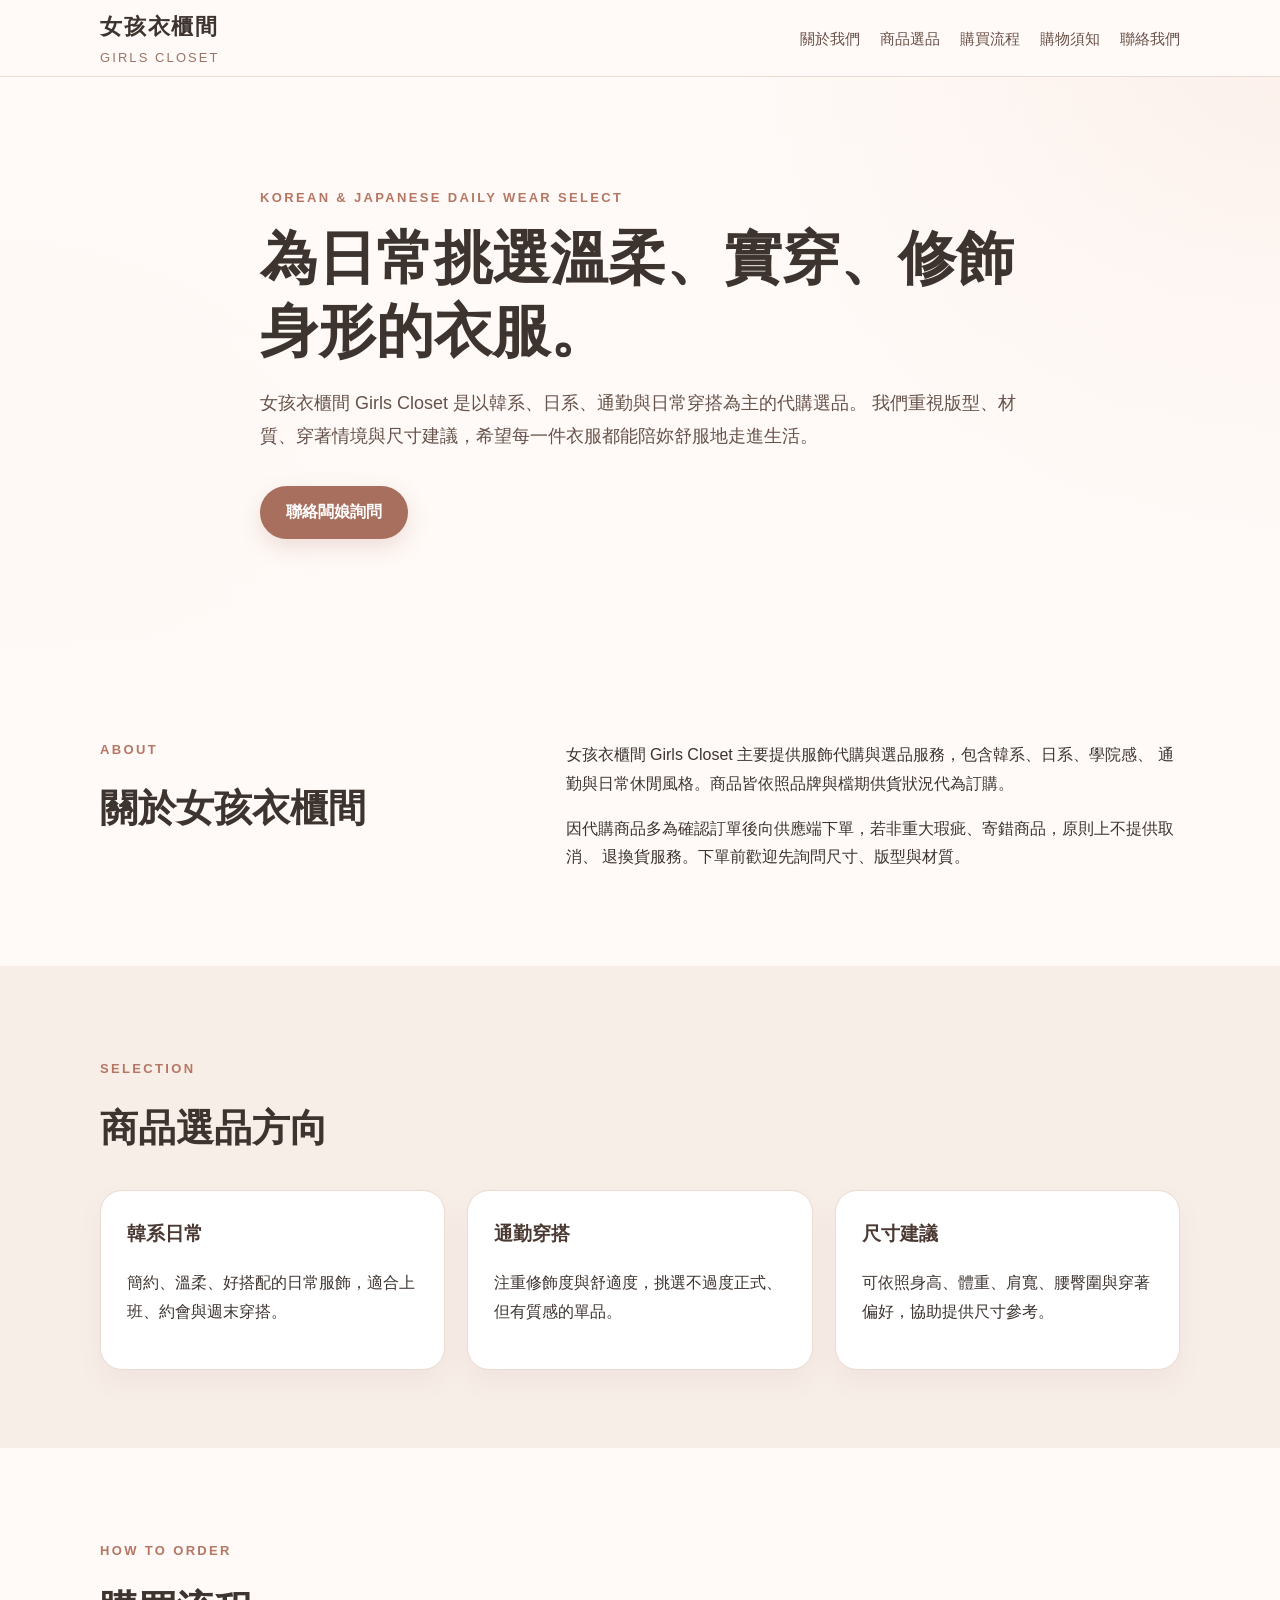
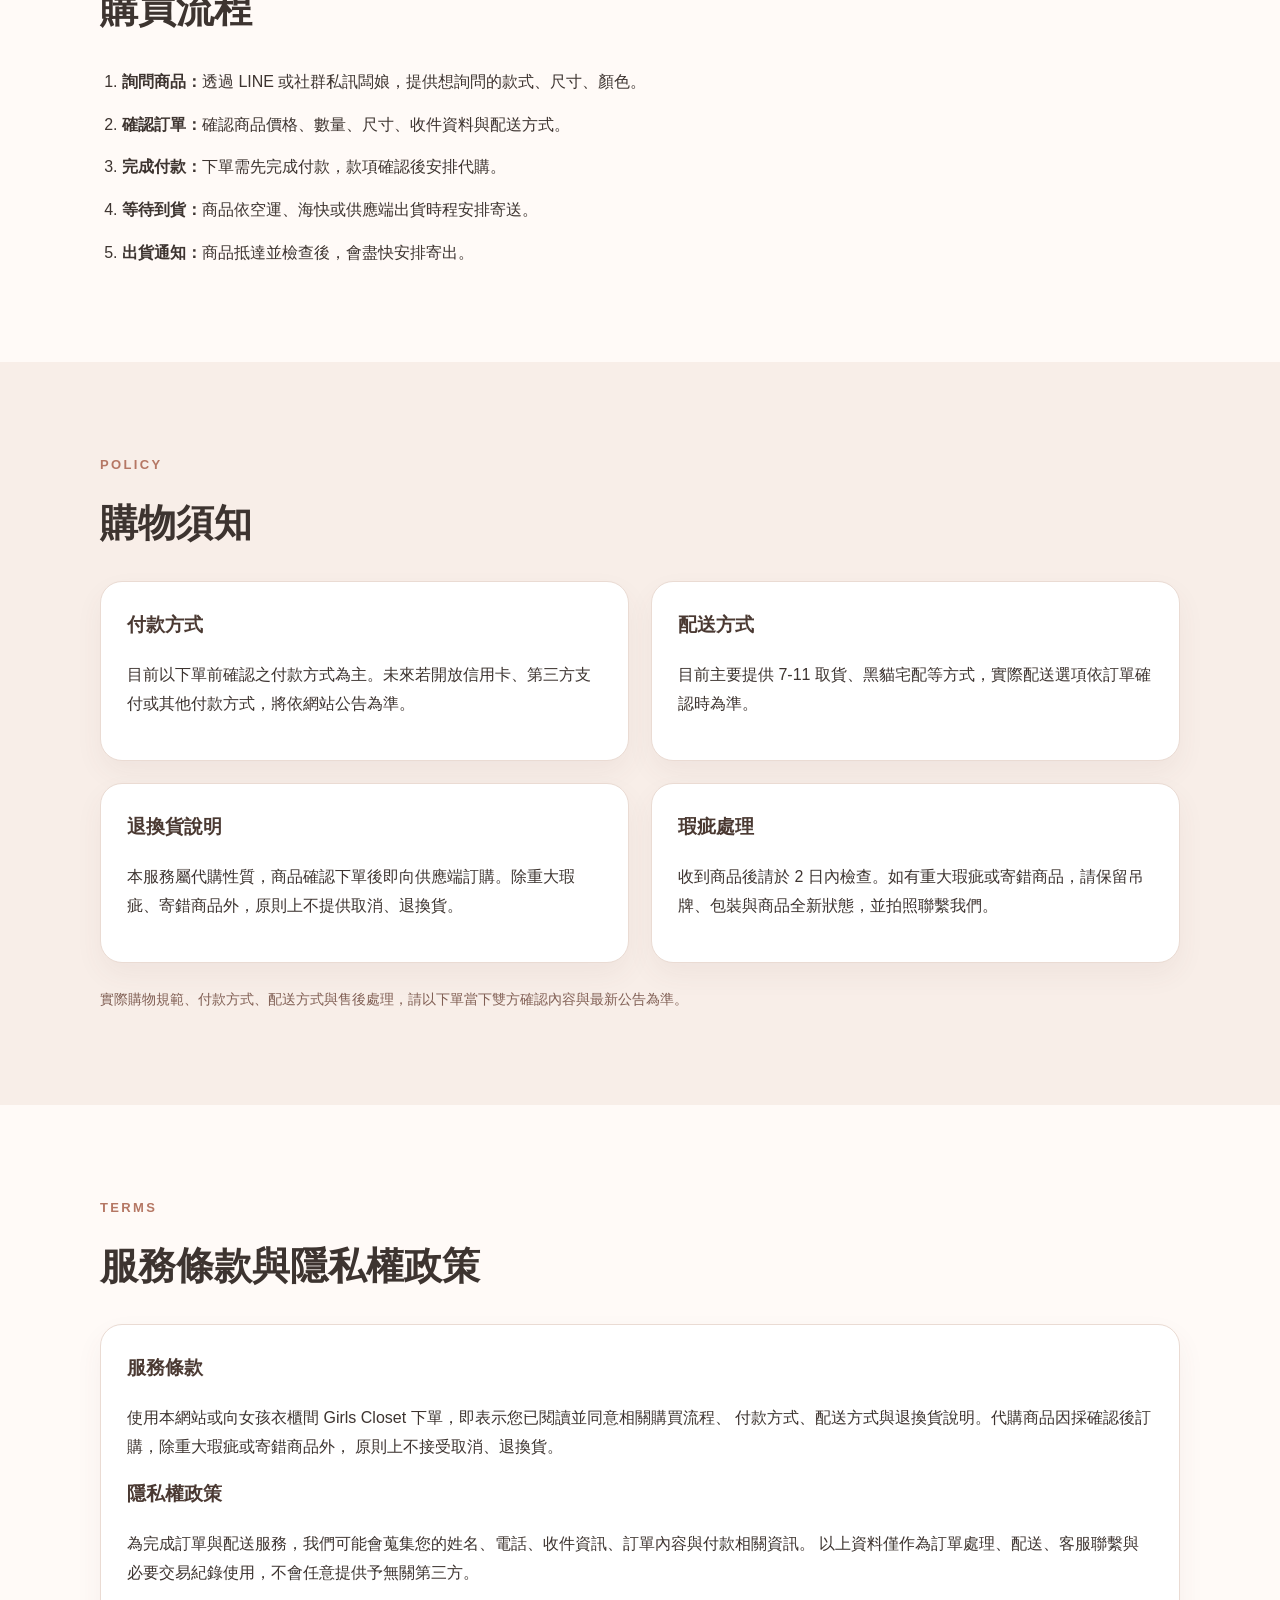
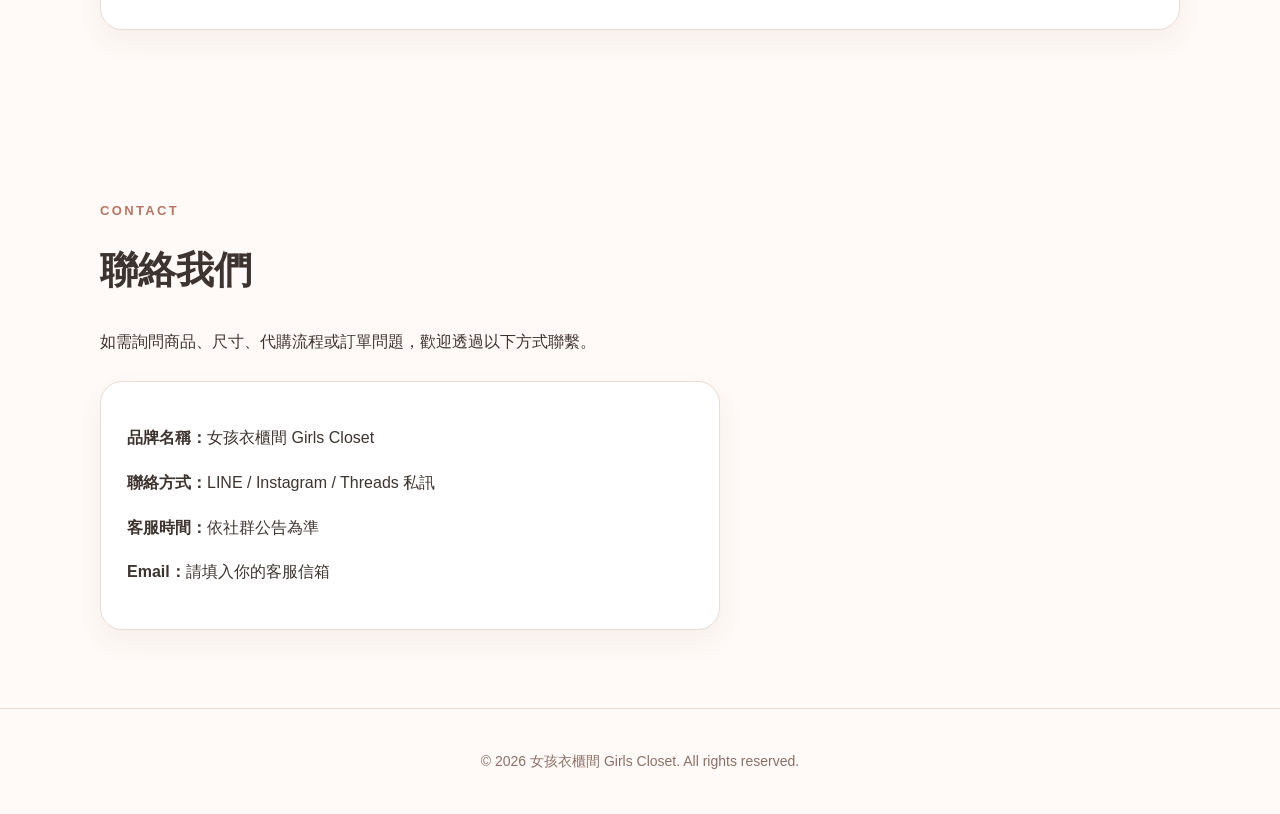
==== index.html @ 9f1ec50a "Add files via upload" ====
<!DOCTYPE html>
<html lang="zh-Hant">
<head>
  <meta charset="UTF-8" />
  <meta name="viewport" content="width=device-width, initial-scale=1.0" />
  <title>女孩衣櫃間 Girls Closet</title>
  <meta name="description" content="女孩衣櫃間 Girls Closet｜韓系、日系、通勤與日常穿搭代購選品。" />
  <link rel="stylesheet" href="style.css" />
</head>
<body>
  <header class="site-header">
    <div class="container nav">
      <div class="brand">
        <div class="brand-title">女孩衣櫃間</div>
        <div class="brand-subtitle">Girls Closet</div>
      </div>
      <nav>
        <a href="#about">關於我們</a>
        <a href="#products">商品選品</a>
        <a href="#process">購買流程</a>
        <a href="#policy">購物須知</a>
        <a href="#contact">聯絡我們</a>
      </nav>
    </div>
  </header>

  <main>
    <section class="hero">
      <div class="container hero-content">
        <p class="eyebrow">Korean & Japanese Daily Wear Select</p>
        <h1>為日常挑選溫柔、實穿、修飾身形的衣服。</h1>
        <p class="hero-text">
          女孩衣櫃間 Girls Closet 是以韓系、日系、通勤與日常穿搭為主的代購選品。
          我們重視版型、材質、穿著情境與尺寸建議，希望每一件衣服都能陪妳舒服地走進生活。
        </p>
        <a class="button" href="#contact">聯絡闆娘詢問</a>
      </div>
    </section>

    <section id="about" class="section">
      <div class="container grid-two">
        <div>
          <p class="section-label">About</p>
          <h2>關於女孩衣櫃間</h2>
        </div>
        <div>
          <p>
            女孩衣櫃間 Girls Closet 主要提供服飾代購與選品服務，包含韓系、日系、學院感、
            通勤與日常休閒風格。商品皆依照品牌與檔期供貨狀況代為訂購。
          </p>
          <p>
            因代購商品多為確認訂單後向供應端下單，若非重大瑕疵、寄錯商品，原則上不提供取消、
            退換貨服務。下單前歡迎先詢問尺寸、版型與材質。
          </p>
        </div>
      </div>
    </section>

    <section id="products" class="section soft-bg">
      <div class="container">
        <p class="section-label">Selection</p>
        <h2>商品選品方向</h2>
        <div class="cards">
          <article class="card">
            <h3>韓系日常</h3>
            <p>簡約、溫柔、好搭配的日常服飾，適合上班、約會與週末穿搭。</p>
          </article>
          <article class="card">
            <h3>通勤穿搭</h3>
            <p>注重修飾度與舒適度，挑選不過度正式、但有質感的單品。</p>
          </article>
          <article class="card">
            <h3>尺寸建議</h3>
            <p>可依照身高、體重、肩寬、腰臀圍與穿著偏好，協助提供尺寸參考。</p>
          </article>
        </div>
      </div>
    </section>

    <section id="process" class="section">
      <div class="container">
        <p class="section-label">How to Order</p>
        <h2>購買流程</h2>
        <ol class="steps">
          <li><strong>詢問商品：</strong>透過 LINE 或社群私訊闆娘，提供想詢問的款式、尺寸、顏色。</li>
          <li><strong>確認訂單：</strong>確認商品價格、數量、尺寸、收件資料與配送方式。</li>
          <li><strong>完成付款：</strong>下單需先完成付款，款項確認後安排代購。</li>
          <li><strong>等待到貨：</strong>商品依空運、海快或供應端出貨時程安排寄送。</li>
          <li><strong>出貨通知：</strong>商品抵達並檢查後，會盡快安排寄出。</li>
        </ol>
      </div>
    </section>

    <section id="policy" class="section soft-bg">
      <div class="container">
        <p class="section-label">Policy</p>
        <h2>購物須知</h2>
        <div class="policy-list">
          <div>
            <h3>付款方式</h3>
            <p>目前以下單前確認之付款方式為主。未來若開放信用卡、第三方支付或其他付款方式，將依網站公告為準。</p>
          </div>
          <div>
            <h3>配送方式</h3>
            <p>目前主要提供 7-11 取貨、黑貓宅配等方式，實際配送選項依訂單確認時為準。</p>
          </div>
          <div>
            <h3>退換貨說明</h3>
            <p>本服務屬代購性質，商品確認下單後即向供應端訂購。除重大瑕疵、寄錯商品外，原則上不提供取消、退換貨。</p>
          </div>
          <div>
            <h3>瑕疵處理</h3>
            <p>收到商品後請於 2 日內檢查。如有重大瑕疵或寄錯商品，請保留吊牌、包裝與商品全新狀態，並拍照聯繫我們。</p>
          </div>
        </div>
        <p class="note">
          實際購物規範、付款方式、配送方式與售後處理，請以下單當下雙方確認內容與最新公告為準。
        </p>
      </div>
    </section>

    <section id="terms" class="section">
      <div class="container">
        <p class="section-label">Terms</p>
        <h2>服務條款與隱私權政策</h2>
        <div class="text-block">
          <h3>服務條款</h3>
          <p>
            使用本網站或向女孩衣櫃間 Girls Closet 下單，即表示您已閱讀並同意相關購買流程、
            付款方式、配送方式與退換貨說明。代購商品因採確認後訂購，除重大瑕疵或寄錯商品外，
            原則上不接受取消、退換貨。
          </p>
          <h3>隱私權政策</h3>
          <p>
            為完成訂單與配送服務，我們可能會蒐集您的姓名、電話、收件資訊、訂單內容與付款相關資訊。
            以上資料僅作為訂單處理、配送、客服聯繫與必要交易紀錄使用，不會任意提供予無關第三方。
          </p>
        </div>
      </div>
    </section>

    <section id="contact" class="section contact">
      <div class="container">
        <p class="section-label">Contact</p>
        <h2>聯絡我們</h2>
        <p>如需詢問商品、尺寸、代購流程或訂單問題，歡迎透過以下方式聯繫。</p>
        <div class="contact-box">
          <p><strong>品牌名稱：</strong>女孩衣櫃間 Girls Closet</p>
          <p><strong>聯絡方式：</strong>LINE / Instagram / Threads 私訊</p>
          <p><strong>客服時間：</strong>依社群公告為準</p>
          <p><strong>Email：</strong>請填入你的客服信箱</p>
        </div>
      </div>
    </section>
  </main>

  <footer class="site-footer">
    <div class="container">
      <p>© 2026 女孩衣櫃間 Girls Closet. All rights reserved.</p>
    </div>
  </footer>
</body>
</html>
---- style.css ----
* {
  box-sizing: border-box;
}

body {
  margin: 0;
  font-family: "Noto Sans TC", "PingFang TC", "Microsoft JhengHei", Arial, sans-serif;
  color: #3d3430;
  background: #fffaf7;
  line-height: 1.8;
}

a {
  color: inherit;
  text-decoration: none;
}

.container {
  width: min(1080px, 92%);
  margin: 0 auto;
}

.site-header {
  background: rgba(255, 250, 247, 0.94);
  border-bottom: 1px solid #eadbd3;
  position: sticky;
  top: 0;
  z-index: 10;
  backdrop-filter: blur(10px);
}

.nav {
  display: flex;
  align-items: center;
  justify-content: space-between;
  min-height: 76px;
  gap: 24px;
}

.brand-title {
  font-size: 22px;
  font-weight: 700;
  letter-spacing: 0.08em;
}

.brand-subtitle {
  font-size: 13px;
  color: #9a7565;
  letter-spacing: 0.16em;
  text-transform: uppercase;
}

nav {
  display: flex;
  gap: 20px;
  font-size: 15px;
}

nav a {
  color: #6a5148;
}

nav a:hover {
  color: #b57764;
}

.hero {
  padding: 96px 0 108px;
  background:
    linear-gradient(rgba(255,250,247,0.72), rgba(255,250,247,0.96)),
    radial-gradient(circle at top right, #f3d8cc, transparent 38%),
    radial-gradient(circle at bottom left, #f8e9df, transparent 34%);
}

.hero-content {
  max-width: 760px;
}

.eyebrow,
.section-label {
  color: #b57764;
  font-size: 13px;
  letter-spacing: 0.18em;
  text-transform: uppercase;
  font-weight: 700;
}

h1 {
  font-size: clamp(34px, 5vw, 58px);
  line-height: 1.25;
  margin: 12px 0 20px;
}

h2 {
  font-size: clamp(26px, 3vw, 38px);
  margin: 8px 0 24px;
}

h3 {
  margin-top: 0;
  color: #4a3932;
}

.hero-text {
  font-size: 18px;
  color: #66524a;
  margin-bottom: 34px;
}

.button {
  display: inline-block;
  background: #a96f5e;
  color: white;
  padding: 12px 26px;
  border-radius: 999px;
  font-weight: 700;
  box-shadow: 0 8px 22px rgba(169, 111, 94, 0.2);
}

.button:hover {
  background: #925e50;
}

.section {
  padding: 78px 0;
}

.soft-bg {
  background: #f8eee8;
}

.grid-two {
  display: grid;
  grid-template-columns: 0.8fr 1.2fr;
  gap: 56px;
  align-items: start;
}

.cards {
  display: grid;
  grid-template-columns: repeat(3, 1fr);
  gap: 22px;
  margin-top: 28px;
}

.card,
.policy-list > div,
.contact-box,
.text-block {
  background: white;
  border: 1px solid #eadbd3;
  border-radius: 22px;
  padding: 26px;
  box-shadow: 0 12px 28px rgba(101, 75, 63, 0.06);
}

.steps {
  padding-left: 22px;
  max-width: 850px;
}

.steps li {
  margin-bottom: 14px;
}

.policy-list {
  display: grid;
  grid-template-columns: repeat(2, 1fr);
  gap: 22px;
}

.note {
  margin-top: 24px;
  color: #805f54;
  font-size: 14px;
}

.contact {
  background: #fffaf7;
}

.contact-box {
  max-width: 620px;
  margin-top: 24px;
}

.site-footer {
  border-top: 1px solid #eadbd3;
  padding: 26px 0;
  text-align: center;
  color: #8c7067;
  font-size: 14px;
}

@media (max-width: 760px) {
  .nav {
    align-items: flex-start;
    flex-direction: column;
    padding: 18px 0;
  }

  nav {
    flex-wrap: wrap;
    gap: 12px 16px;
  }

  .grid-two,
  .cards,
  .policy-list {
    grid-template-columns: 1fr;
  }

  .hero {
    padding: 72px 0 82px;
  }

  .section {
    padding: 58px 0;
  }
}
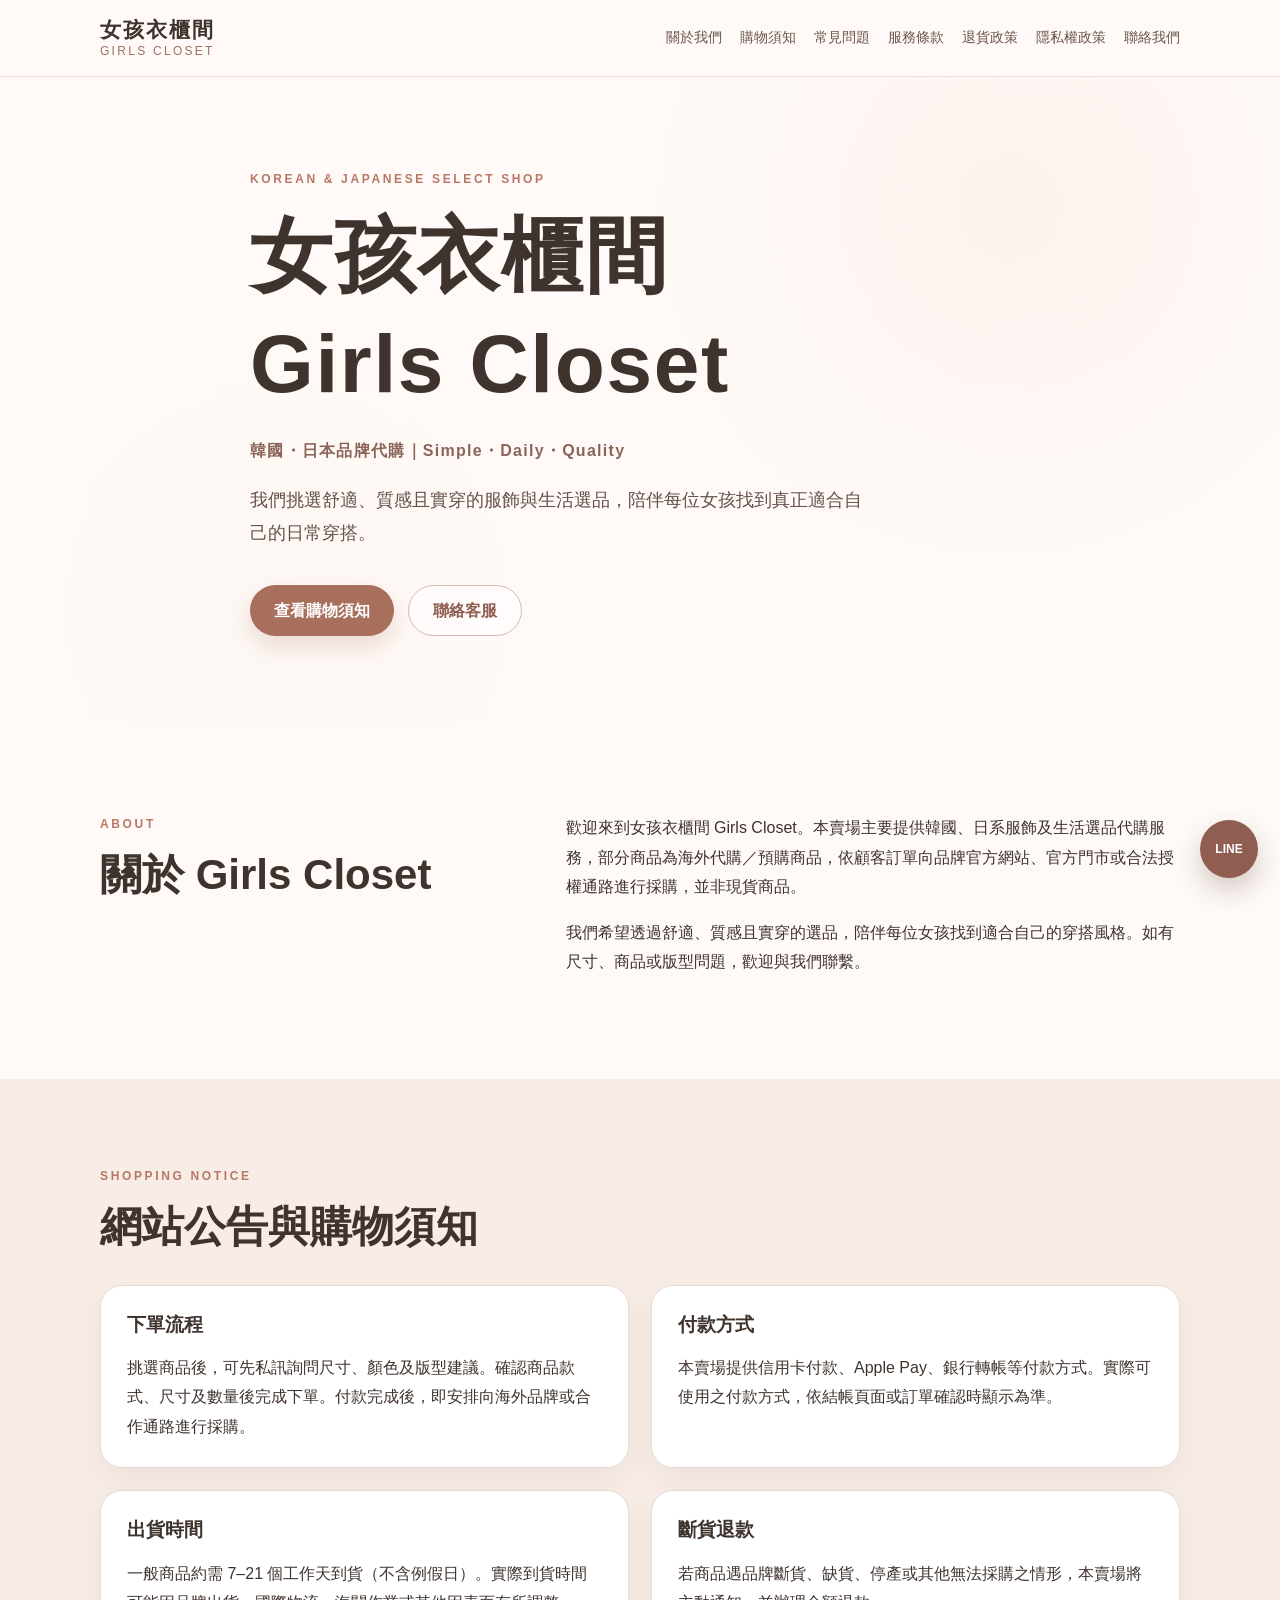
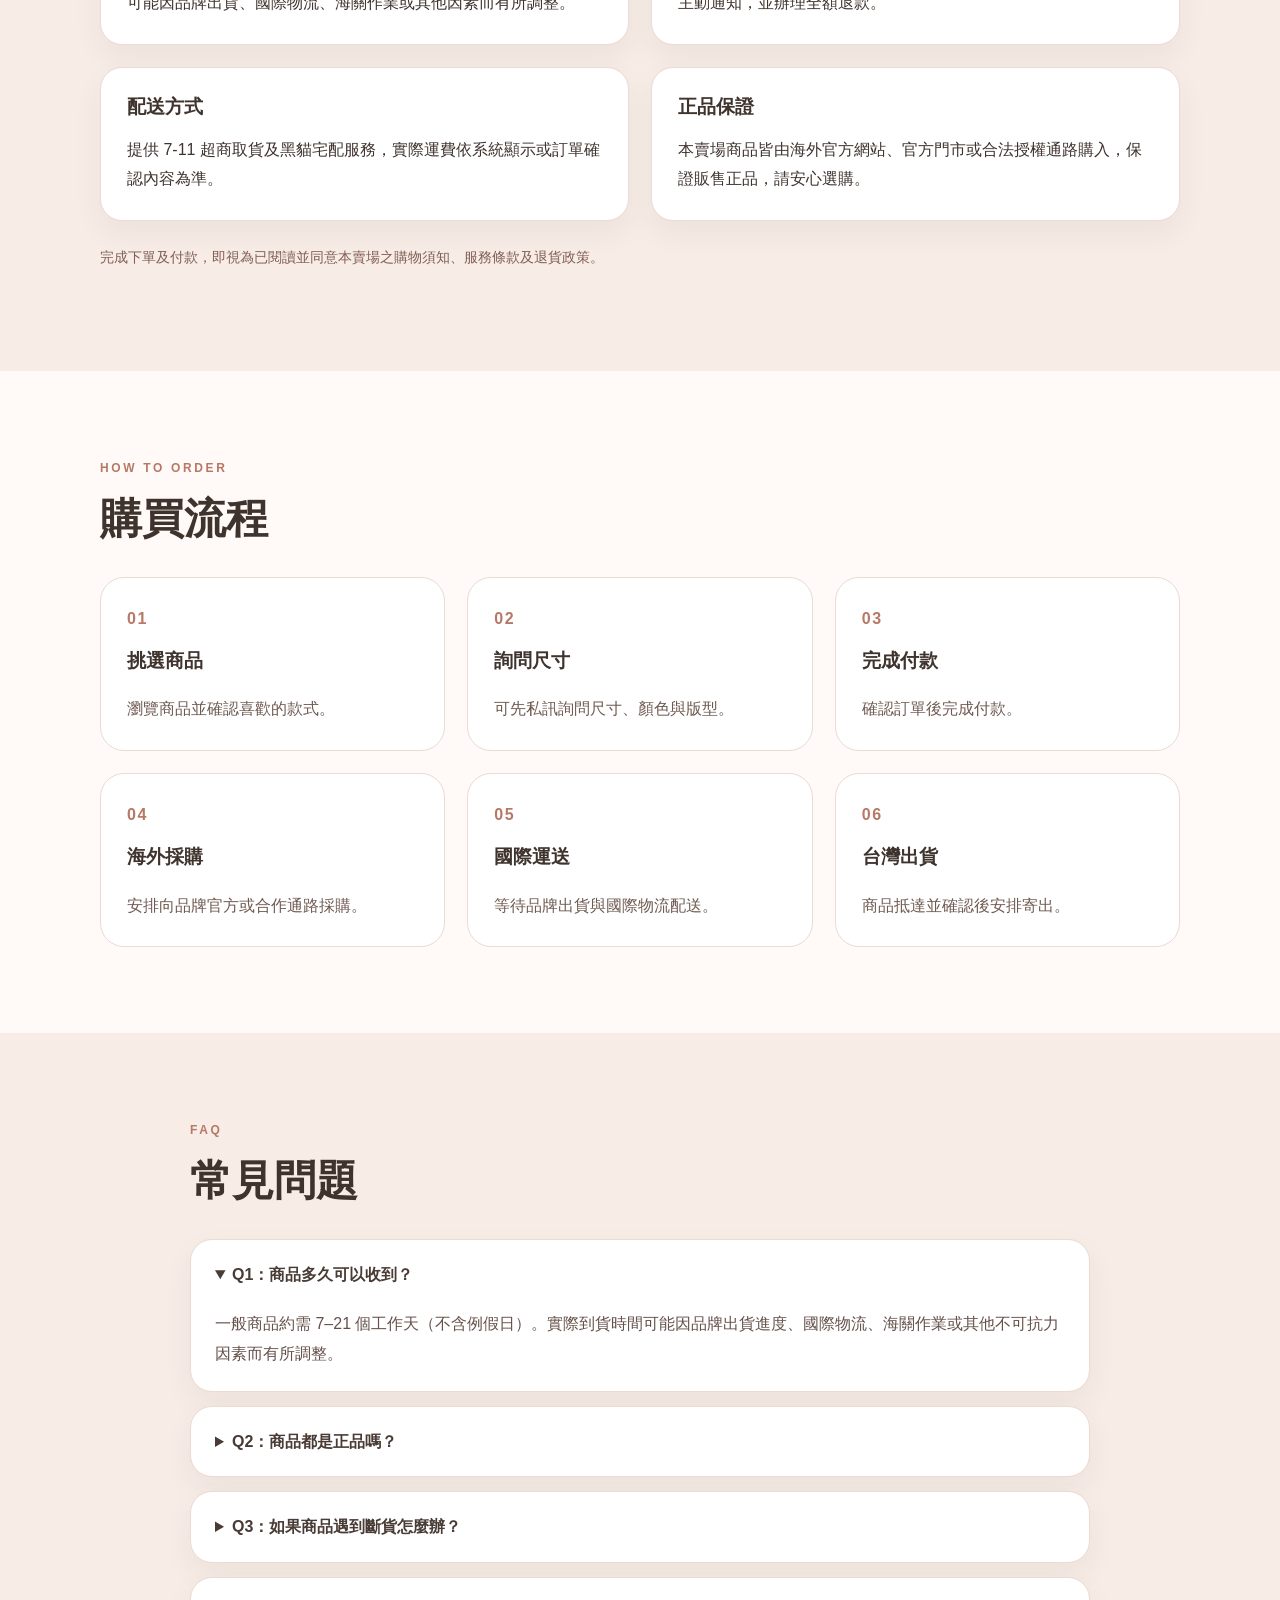
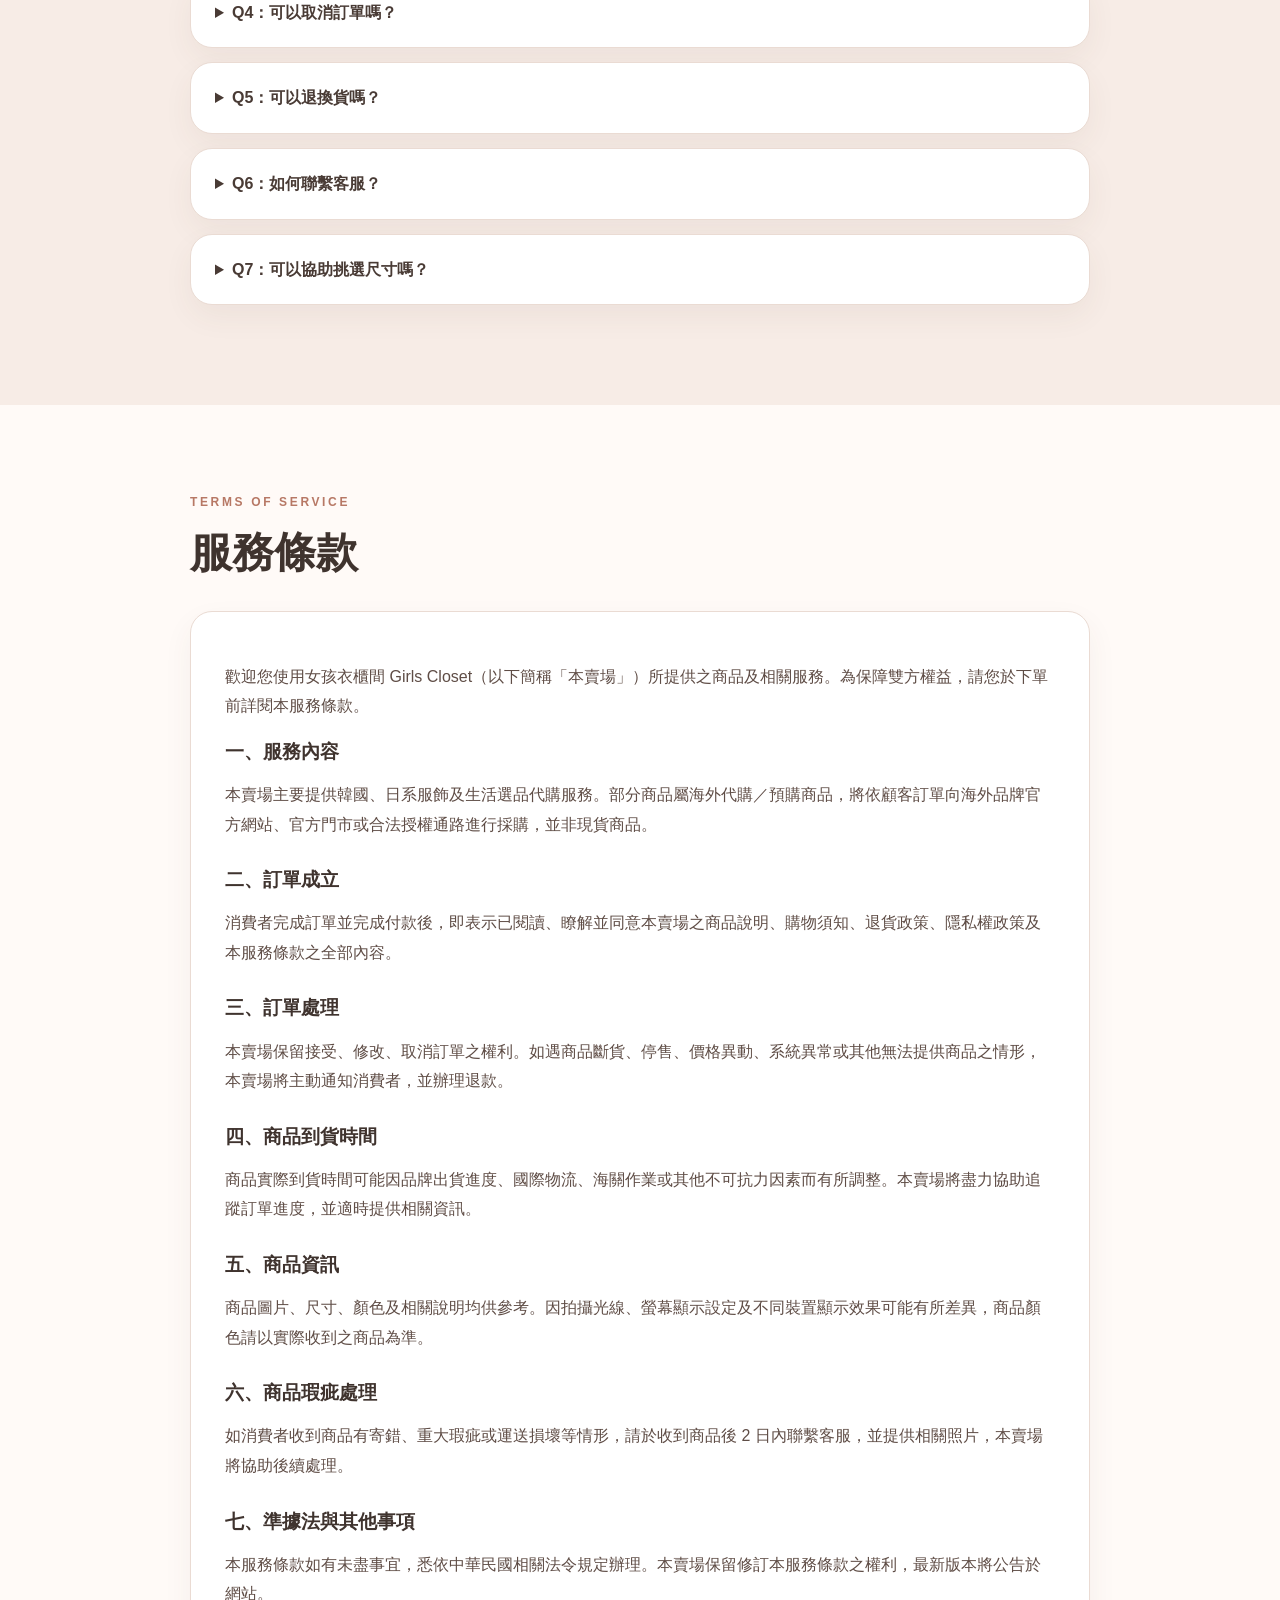
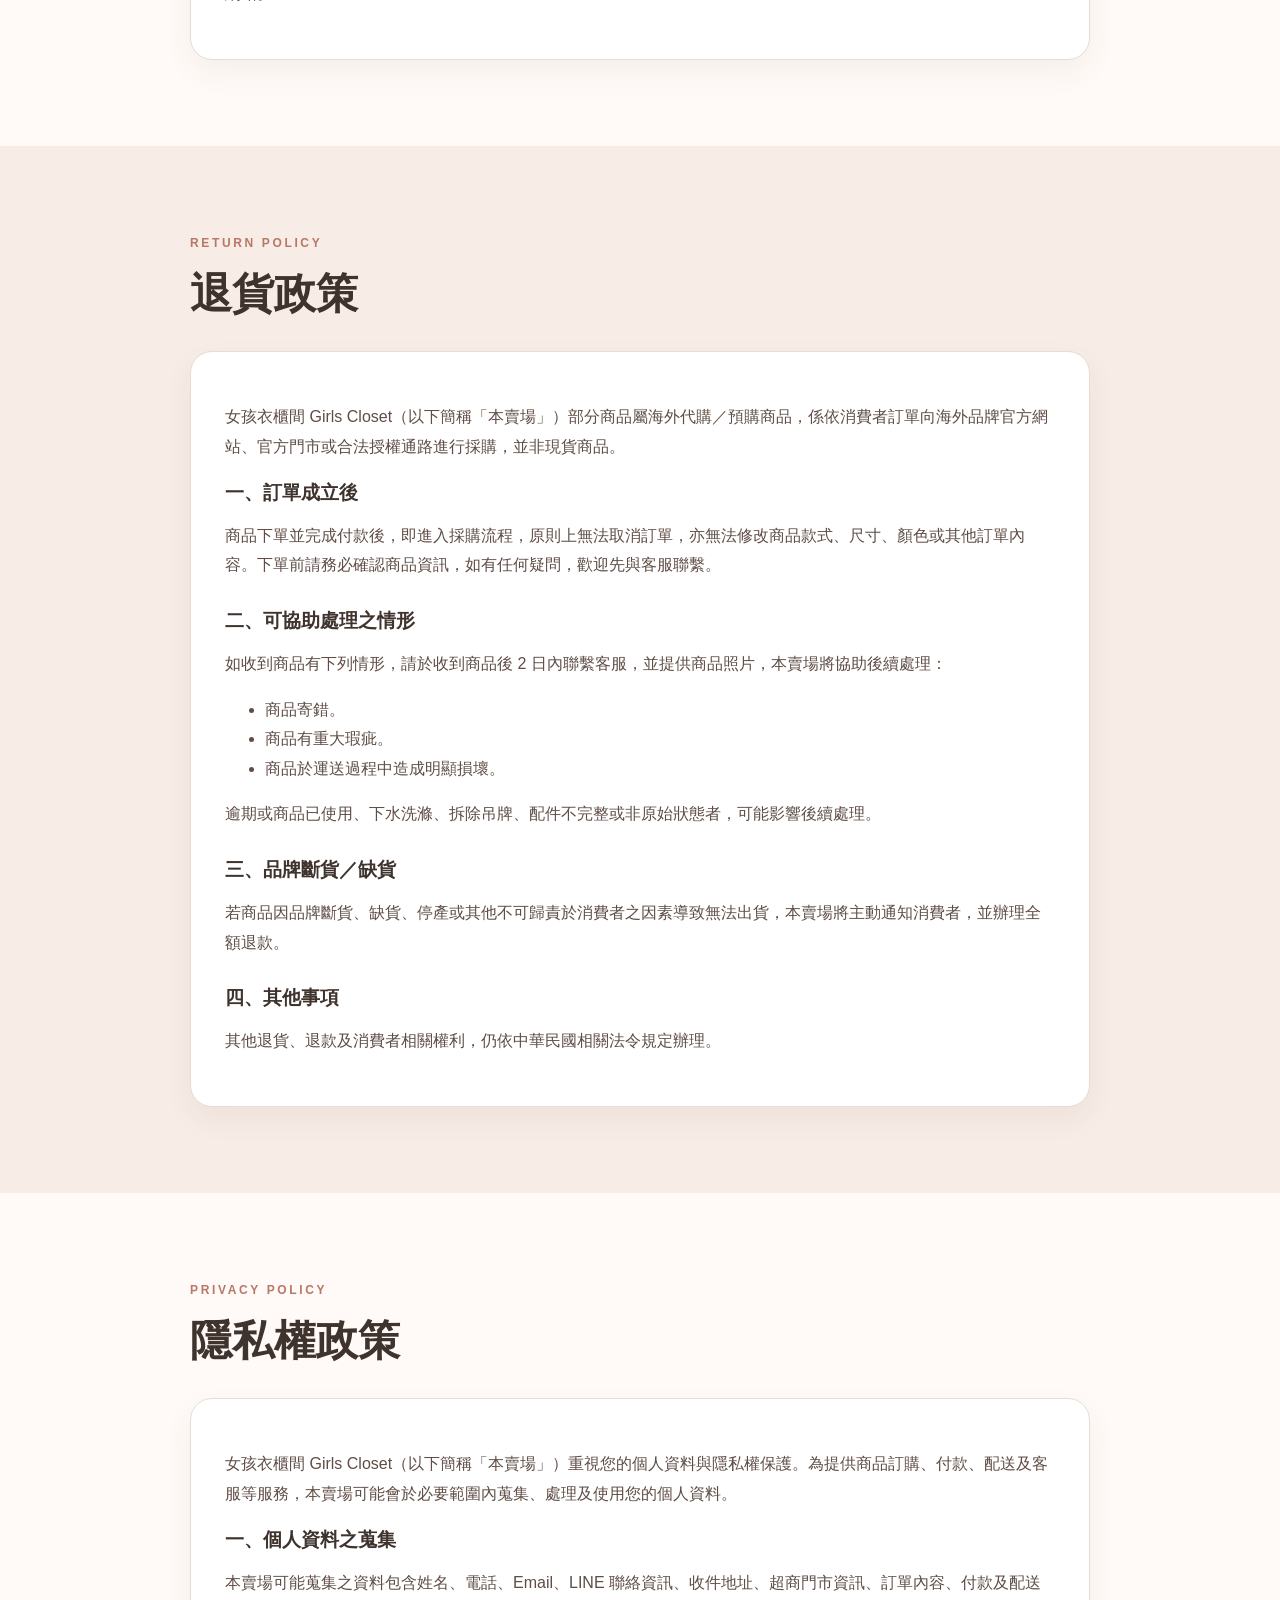
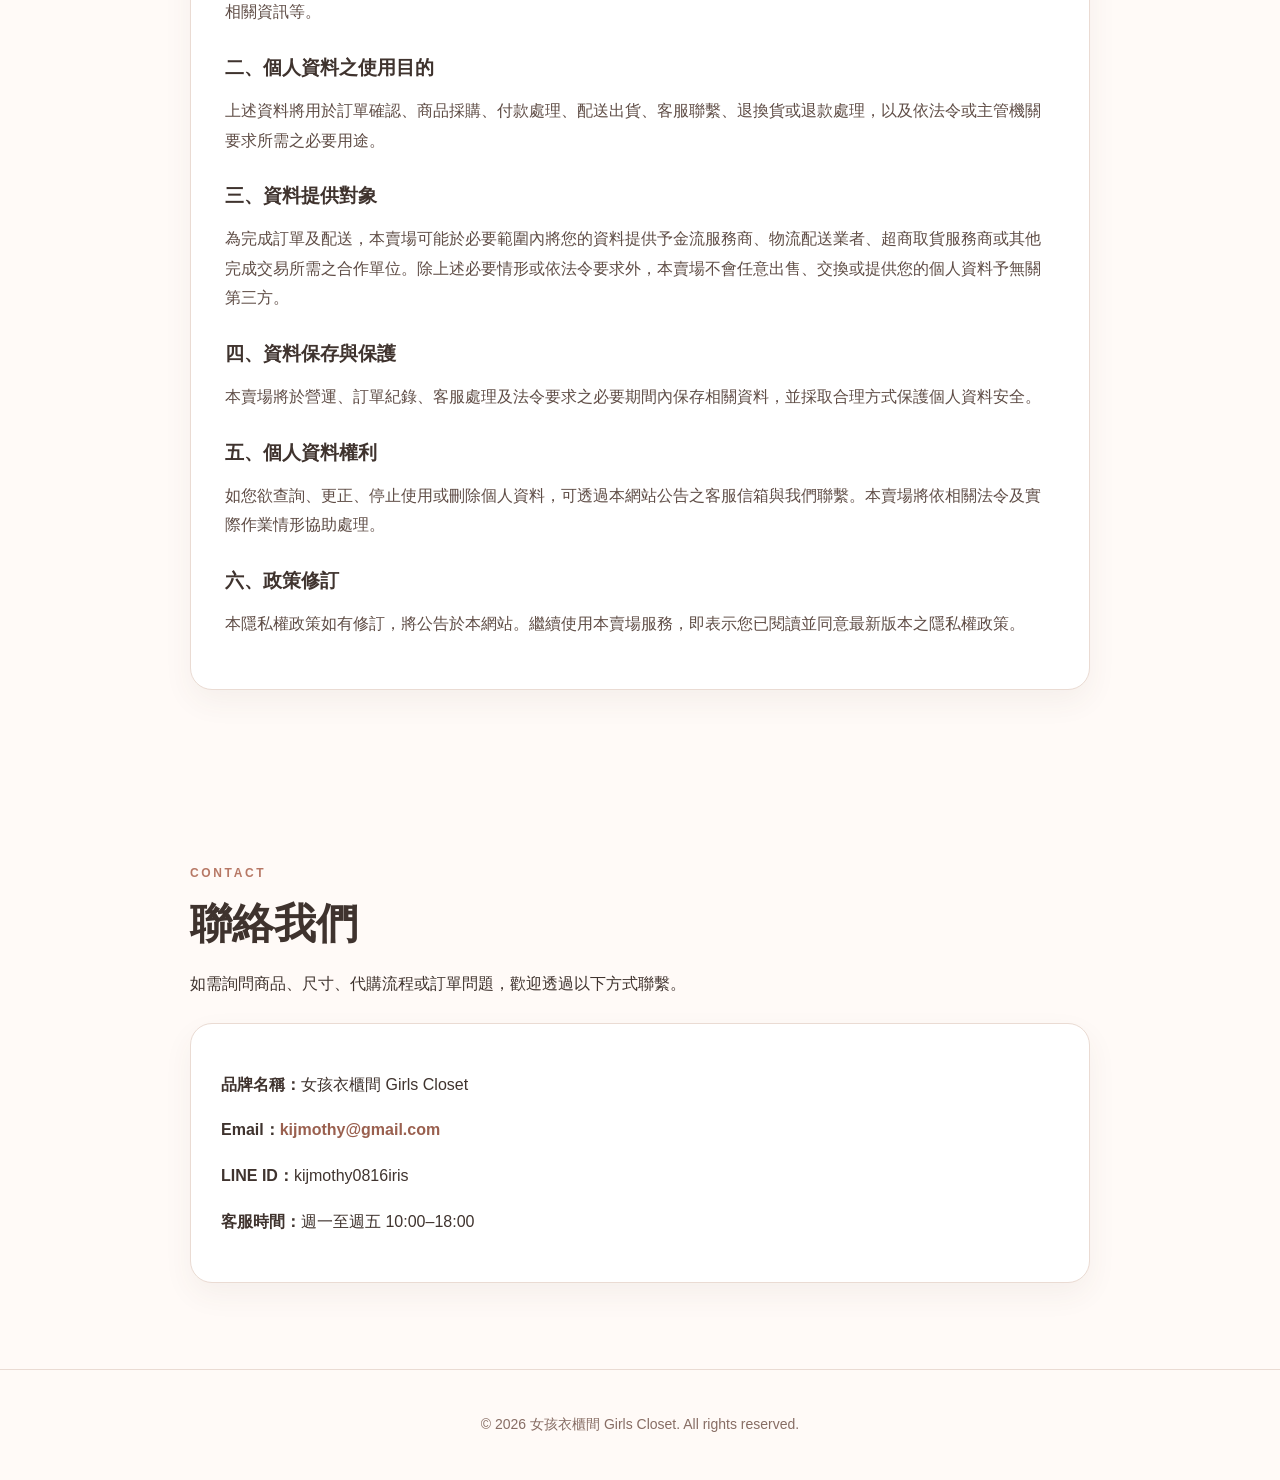
==== commit f4944961: "Add files via upload" ====
--- a/index.html
+++ b/index.html
@@ -3,161 +3,31 @@
 <head>
   <meta charset="UTF-8" />
   <meta name="viewport" content="width=device-width, initial-scale=1.0" />
-  <title>女孩衣櫃間 Girls Closet</title>
-  <meta name="description" content="女孩衣櫃間 Girls Closet｜韓系、日系、通勤與日常穿搭代購選品。" />
+  <title>女孩衣櫃間 Girls Closet｜韓國・日本品牌代購</title>
+  <meta name="description" content="女孩衣櫃間 Girls Closet｜韓國、日系服飾及生活選品代購，提供購物須知、常見問題、退貨政策、服務條款與隱私權政策。" />
   <link rel="stylesheet" href="style.css" />
 </head>
 <body>
   <header class="site-header">
     <div class="container nav">
-      <div class="brand">
-        <div class="brand-title">女孩衣櫃間</div>
-        <div class="brand-subtitle">Girls Closet</div>
-      </div>
-      <nav>
-        <a href="#about">關於我們</a>
-        <a href="#products">商品選品</a>
-        <a href="#process">購買流程</a>
-        <a href="#policy">購物須知</a>
-        <a href="#contact">聯絡我們</a>
+      <a class="brand" href="#top"><span class="brand-cn">女孩衣櫃間</span><span class="brand-en">Girls Closet</span></a>
+      <nav class="nav-links" aria-label="主選單">
+        <a href="#about">關於我們</a><a href="#notice">購物須知</a><a href="#faq">常見問題</a><a href="#terms">服務條款</a><a href="#returns">退貨政策</a><a href="#privacy">隱私權政策</a><a href="#contact">聯絡我們</a>
       </nav>
     </div>
   </header>
-
-  <main>
-    <section class="hero">
-      <div class="container hero-content">
-        <p class="eyebrow">Korean & Japanese Daily Wear Select</p>
-        <h1>為日常挑選溫柔、實穿、修飾身形的衣服。</h1>
-        <p class="hero-text">
-          女孩衣櫃間 Girls Closet 是以韓系、日系、通勤與日常穿搭為主的代購選品。
-          我們重視版型、材質、穿著情境與尺寸建議，希望每一件衣服都能陪妳舒服地走進生活。
-        </p>
-        <a class="button" href="#contact">聯絡闆娘詢問</a>
-      </div>
-    </section>
-
-    <section id="about" class="section">
-      <div class="container grid-two">
-        <div>
-          <p class="section-label">About</p>
-          <h2>關於女孩衣櫃間</h2>
-        </div>
-        <div>
-          <p>
-            女孩衣櫃間 Girls Closet 主要提供服飾代購與選品服務，包含韓系、日系、學院感、
-            通勤與日常休閒風格。商品皆依照品牌與檔期供貨狀況代為訂購。
-          </p>
-          <p>
-            因代購商品多為確認訂單後向供應端下單，若非重大瑕疵、寄錯商品，原則上不提供取消、
-            退換貨服務。下單前歡迎先詢問尺寸、版型與材質。
-          </p>
-        </div>
-      </div>
-    </section>
-
-    <section id="products" class="section soft-bg">
-      <div class="container">
-        <p class="section-label">Selection</p>
-        <h2>商品選品方向</h2>
-        <div class="cards">
-          <article class="card">
-            <h3>韓系日常</h3>
-            <p>簡約、溫柔、好搭配的日常服飾，適合上班、約會與週末穿搭。</p>
-          </article>
-          <article class="card">
-            <h3>通勤穿搭</h3>
-            <p>注重修飾度與舒適度，挑選不過度正式、但有質感的單品。</p>
-          </article>
-          <article class="card">
-            <h3>尺寸建議</h3>
-            <p>可依照身高、體重、肩寬、腰臀圍與穿著偏好，協助提供尺寸參考。</p>
-          </article>
-        </div>
-      </div>
-    </section>
-
-    <section id="process" class="section">
-      <div class="container">
-        <p class="section-label">How to Order</p>
-        <h2>購買流程</h2>
-        <ol class="steps">
-          <li><strong>詢問商品：</strong>透過 LINE 或社群私訊闆娘，提供想詢問的款式、尺寸、顏色。</li>
-          <li><strong>確認訂單：</strong>確認商品價格、數量、尺寸、收件資料與配送方式。</li>
-          <li><strong>完成付款：</strong>下單需先完成付款，款項確認後安排代購。</li>
-          <li><strong>等待到貨：</strong>商品依空運、海快或供應端出貨時程安排寄送。</li>
-          <li><strong>出貨通知：</strong>商品抵達並檢查後，會盡快安排寄出。</li>
-        </ol>
-      </div>
-    </section>
-
-    <section id="policy" class="section soft-bg">
-      <div class="container">
-        <p class="section-label">Policy</p>
-        <h2>購物須知</h2>
-        <div class="policy-list">
-          <div>
-            <h3>付款方式</h3>
-            <p>目前以下單前確認之付款方式為主。未來若開放信用卡、第三方支付或其他付款方式，將依網站公告為準。</p>
-          </div>
-          <div>
-            <h3>配送方式</h3>
-            <p>目前主要提供 7-11 取貨、黑貓宅配等方式，實際配送選項依訂單確認時為準。</p>
-          </div>
-          <div>
-            <h3>退換貨說明</h3>
-            <p>本服務屬代購性質，商品確認下單後即向供應端訂購。除重大瑕疵、寄錯商品外，原則上不提供取消、退換貨。</p>
-          </div>
-          <div>
-            <h3>瑕疵處理</h3>
-            <p>收到商品後請於 2 日內檢查。如有重大瑕疵或寄錯商品，請保留吊牌、包裝與商品全新狀態，並拍照聯繫我們。</p>
-          </div>
-        </div>
-        <p class="note">
-          實際購物規範、付款方式、配送方式與售後處理，請以下單當下雙方確認內容與最新公告為準。
-        </p>
-      </div>
-    </section>
-
-    <section id="terms" class="section">
-      <div class="container">
-        <p class="section-label">Terms</p>
-        <h2>服務條款與隱私權政策</h2>
-        <div class="text-block">
-          <h3>服務條款</h3>
-          <p>
-            使用本網站或向女孩衣櫃間 Girls Closet 下單，即表示您已閱讀並同意相關購買流程、
-            付款方式、配送方式與退換貨說明。代購商品因採確認後訂購，除重大瑕疵或寄錯商品外，
-            原則上不接受取消、退換貨。
-          </p>
-          <h3>隱私權政策</h3>
-          <p>
-            為完成訂單與配送服務，我們可能會蒐集您的姓名、電話、收件資訊、訂單內容與付款相關資訊。
-            以上資料僅作為訂單處理、配送、客服聯繫與必要交易紀錄使用，不會任意提供予無關第三方。
-          </p>
-        </div>
-      </div>
-    </section>
-
-    <section id="contact" class="section contact">
-      <div class="container">
-        <p class="section-label">Contact</p>
-        <h2>聯絡我們</h2>
-        <p>如需詢問商品、尺寸、代購流程或訂單問題，歡迎透過以下方式聯繫。</p>
-        <div class="contact-box">
-          <p><strong>品牌名稱：</strong>女孩衣櫃間 Girls Closet</p>
-          <p><strong>聯絡方式：</strong>LINE / Instagram / Threads 私訊</p>
-          <p><strong>客服時間：</strong>依社群公告為準</p>
-          <p><strong>Email：</strong>請填入你的客服信箱</p>
-        </div>
-      </div>
-    </section>
+  <main id="top">
+    <section class="hero"><div class="container hero-inner"><p class="eyebrow">Korean & Japanese Select Shop</p><h1>女孩衣櫃間<br>Girls Closet</h1><p class="hero-subtitle">韓國・日本品牌代購｜Simple・Daily・Quality</p><p class="hero-text">我們挑選舒適、質感且實穿的服飾與生活選品，陪伴每位女孩找到真正適合自己的日常穿搭。</p><div class="hero-actions"><a class="button primary" href="#notice">查看購物須知</a><a class="button ghost" href="#contact">聯絡客服</a></div></div></section>
+    <section id="about" class="section"><div class="container split"><div><p class="section-label">About</p><h2>關於 Girls Closet</h2></div><div class="prose"><p>歡迎來到女孩衣櫃間 Girls Closet。本賣場主要提供韓國、日系服飾及生活選品代購服務，部分商品為海外代購／預購商品，依顧客訂單向品牌官方網站、官方門市或合法授權通路進行採購，並非現貨商品。</p><p>我們希望透過舒適、質感且實穿的選品，陪伴每位女孩找到適合自己的穿搭風格。如有尺寸、商品或版型問題，歡迎與我們聯繫。</p></div></div></section>
+    <section id="notice" class="section soft"><div class="container"><p class="section-label">Shopping Notice</p><h2>網站公告與購物須知</h2><div class="cards two"><article class="card"><h3>下單流程</h3><p>挑選商品後，可先私訊詢問尺寸、顏色及版型建議。確認商品款式、尺寸及數量後完成下單。付款完成後，即安排向海外品牌或合作通路進行採購。</p></article><article class="card"><h3>付款方式</h3><p>本賣場提供信用卡付款、Apple Pay、銀行轉帳等付款方式。實際可使用之付款方式，依結帳頁面或訂單確認時顯示為準。</p></article><article class="card"><h3>出貨時間</h3><p>一般商品約需 7–21 個工作天到貨（不含例假日）。實際到貨時間可能因品牌出貨、國際物流、海關作業或其他因素而有所調整。</p></article><article class="card"><h3>斷貨退款</h3><p>若商品遇品牌斷貨、缺貨、停產或其他無法採購之情形，本賣場將主動通知，並辦理全額退款。</p></article><article class="card"><h3>配送方式</h3><p>提供 7-11 超商取貨及黑貓宅配服務，實際運費依系統顯示或訂單確認內容為準。</p></article><article class="card"><h3>正品保證</h3><p>本賣場商品皆由海外官方網站、官方門市或合法授權通路購入，保證販售正品，請安心選購。</p></article></div><p class="note">完成下單及付款，即視為已閱讀並同意本賣場之購物須知、服務條款及退貨政策。</p></div></section>
+    <section id="process" class="section"><div class="container"><p class="section-label">How to Order</p><h2>購買流程</h2><div class="timeline"><div><span>01</span><strong>挑選商品</strong><p>瀏覽商品並確認喜歡的款式。</p></div><div><span>02</span><strong>詢問尺寸</strong><p>可先私訊詢問尺寸、顏色與版型。</p></div><div><span>03</span><strong>完成付款</strong><p>確認訂單後完成付款。</p></div><div><span>04</span><strong>海外採購</strong><p>安排向品牌官方或合作通路採購。</p></div><div><span>05</span><strong>國際運送</strong><p>等待品牌出貨與國際物流配送。</p></div><div><span>06</span><strong>台灣出貨</strong><p>商品抵達並確認後安排寄出。</p></div></div></div></section>
+    <section id="faq" class="section soft"><div class="container narrow"><p class="section-label">FAQ</p><h2>常見問題</h2><details open><summary>Q1：商品多久可以收到？</summary><p>一般商品約需 7–21 個工作天（不含例假日）。實際到貨時間可能因品牌出貨進度、國際物流、海關作業或其他不可抗力因素而有所調整。</p></details><details><summary>Q2：商品都是正品嗎？</summary><p>是的。本賣場所有商品皆由海外官方網站、官方門市或合法授權通路採購，保證販售正品，請安心選購。</p></details><details><summary>Q3：如果商品遇到斷貨怎麼辦？</summary><p>若商品遇品牌斷貨、缺貨、停產或其他無法採購之情形，本賣場將主動通知您，並辦理全額退款。</p></details><details><summary>Q4：可以取消訂單嗎？</summary><p>商品下單並完成付款後，即進入採購流程，原則上無法取消訂單，亦無法修改商品款式、尺寸、顏色或其他訂單內容。下單前如有任何疑問，歡迎先與客服確認。</p></details><details><summary>Q5：可以退換貨嗎？</summary><p>若收到商品有寄錯商品、重大瑕疵或運送過程造成明顯損壞等情形，請於收到商品後 2 日內聯繫客服並提供相關照片，本賣場將協助辦理退換貨事宜。</p></details><details><summary>Q6：如何聯繫客服？</summary><p>可透過 LINE ID：kijmothy0816iris 或 Email：kijmothy@gmail.com 聯繫客服。客服時間為週一至週五 10:00–18:00（國定假日除外）。</p></details><details><summary>Q7：可以協助挑選尺寸嗎？</summary><p>可以。下單前歡迎提供您的身高、體重及平時穿著尺寸，我們將依商品版型及品牌尺寸表提供尺寸建議，但因每個人的身形及穿著習慣不同，尺寸建議僅供參考。</p></details></div></section>
+    <section id="terms" class="section"><div class="container narrow"><p class="section-label">Terms of Service</p><h2>服務條款</h2><div class="policy-box"><p>歡迎您使用女孩衣櫃間 Girls Closet（以下簡稱「本賣場」）所提供之商品及相關服務。為保障雙方權益，請您於下單前詳閱本服務條款。</p><h3>一、服務內容</h3><p>本賣場主要提供韓國、日系服飾及生活選品代購服務。部分商品屬海外代購／預購商品，將依顧客訂單向海外品牌官方網站、官方門市或合法授權通路進行採購，並非現貨商品。</p><h3>二、訂單成立</h3><p>消費者完成訂單並完成付款後，即表示已閱讀、瞭解並同意本賣場之商品說明、購物須知、退貨政策、隱私權政策及本服務條款之全部內容。</p><h3>三、訂單處理</h3><p>本賣場保留接受、修改、取消訂單之權利。如遇商品斷貨、停售、價格異動、系統異常或其他無法提供商品之情形，本賣場將主動通知消費者，並辦理退款。</p><h3>四、商品到貨時間</h3><p>商品實際到貨時間可能因品牌出貨進度、國際物流、海關作業或其他不可抗力因素而有所調整。本賣場將盡力協助追蹤訂單進度，並適時提供相關資訊。</p><h3>五、商品資訊</h3><p>商品圖片、尺寸、顏色及相關說明均供參考。因拍攝光線、螢幕顯示設定及不同裝置顯示效果可能有所差異，商品顏色請以實際收到之商品為準。</p><h3>六、商品瑕疵處理</h3><p>如消費者收到商品有寄錯、重大瑕疵或運送損壞等情形，請於收到商品後 2 日內聯繫客服，並提供相關照片，本賣場將協助後續處理。</p><h3>七、準據法與其他事項</h3><p>本服務條款如有未盡事宜，悉依中華民國相關法令規定辦理。本賣場保留修訂本服務條款之權利，最新版本將公告於網站。</p></div></div></section>
+    <section id="returns" class="section soft"><div class="container narrow"><p class="section-label">Return Policy</p><h2>退貨政策</h2><div class="policy-box"><p>女孩衣櫃間 Girls Closet（以下簡稱「本賣場」）部分商品屬海外代購／預購商品，係依消費者訂單向海外品牌官方網站、官方門市或合法授權通路進行採購，並非現貨商品。</p><h3>一、訂單成立後</h3><p>商品下單並完成付款後，即進入採購流程，原則上無法取消訂單，亦無法修改商品款式、尺寸、顏色或其他訂單內容。下單前請務必確認商品資訊，如有任何疑問，歡迎先與客服聯繫。</p><h3>二、可協助處理之情形</h3><p>如收到商品有下列情形，請於收到商品後 2 日內聯繫客服，並提供商品照片，本賣場將協助後續處理：</p><ul><li>商品寄錯。</li><li>商品有重大瑕疵。</li><li>商品於運送過程中造成明顯損壞。</li></ul><p>逾期或商品已使用、下水洗滌、拆除吊牌、配件不完整或非原始狀態者，可能影響後續處理。</p><h3>三、品牌斷貨／缺貨</h3><p>若商品因品牌斷貨、缺貨、停產或其他不可歸責於消費者之因素導致無法出貨，本賣場將主動通知消費者，並辦理全額退款。</p><h3>四、其他事項</h3><p>其他退貨、退款及消費者相關權利，仍依中華民國相關法令規定辦理。</p></div></div></section>
+    <section id="privacy" class="section"><div class="container narrow"><p class="section-label">Privacy Policy</p><h2>隱私權政策</h2><div class="policy-box"><p>女孩衣櫃間 Girls Closet（以下簡稱「本賣場」）重視您的個人資料與隱私權保護。為提供商品訂購、付款、配送及客服等服務，本賣場可能會於必要範圍內蒐集、處理及使用您的個人資料。</p><h3>一、個人資料之蒐集</h3><p>本賣場可能蒐集之資料包含姓名、電話、Email、LINE 聯絡資訊、收件地址、超商門市資訊、訂單內容、付款及配送相關資訊等。</p><h3>二、個人資料之使用目的</h3><p>上述資料將用於訂單確認、商品採購、付款處理、配送出貨、客服聯繫、退換貨或退款處理，以及依法令或主管機關要求所需之必要用途。</p><h3>三、資料提供對象</h3><p>為完成訂單及配送，本賣場可能於必要範圍內將您的資料提供予金流服務商、物流配送業者、超商取貨服務商或其他完成交易所需之合作單位。除上述必要情形或依法令要求外，本賣場不會任意出售、交換或提供您的個人資料予無關第三方。</p><h3>四、資料保存與保護</h3><p>本賣場將於營運、訂單紀錄、客服處理及法令要求之必要期間內保存相關資料，並採取合理方式保護個人資料安全。</p><h3>五、個人資料權利</h3><p>如您欲查詢、更正、停止使用或刪除個人資料，可透過本網站公告之客服信箱與我們聯繫。本賣場將依相關法令及實際作業情形協助處理。</p><h3>六、政策修訂</h3><p>本隱私權政策如有修訂，將公告於本網站。繼續使用本賣場服務，即表示您已閱讀並同意最新版本之隱私權政策。</p></div></div></section>
+    <section id="contact" class="section contact"><div class="container narrow"><p class="section-label">Contact</p><h2>聯絡我們</h2><p class="contact-intro">如需詢問商品、尺寸、代購流程或訂單問題，歡迎透過以下方式聯繫。</p><div class="contact-card"><p><strong>品牌名稱：</strong>女孩衣櫃間 Girls Closet</p><p><strong>Email：</strong><a href="mailto:kijmothy@gmail.com">kijmothy@gmail.com</a></p><p><strong>LINE ID：</strong>kijmothy0816iris</p><p><strong>客服時間：</strong>週一至週五 10:00–18:00</p></div></div></section>
   </main>
-
-  <footer class="site-footer">
-    <div class="container">
-      <p>© 2026 女孩衣櫃間 Girls Closet. All rights reserved.</p>
-    </div>
-  </footer>
+  <a class="floating-line" href="#contact" aria-label="聯絡客服">LINE</a>
+  <footer class="site-footer"><div class="container"><p>© 2026 女孩衣櫃間 Girls Closet. All rights reserved.</p></div></footer>
 </body>
 </html>
--- a/style.css
+++ b/style.css
@@ -1,220 +1 @@
-* {
-  box-sizing: border-box;
-}
-
-body {
-  margin: 0;
-  font-family: "Noto Sans TC", "PingFang TC", "Microsoft JhengHei", Arial, sans-serif;
-  color: #3d3430;
-  background: #fffaf7;
-  line-height: 1.8;
-}
-
-a {
-  color: inherit;
-  text-decoration: none;
-}
-
-.container {
-  width: min(1080px, 92%);
-  margin: 0 auto;
-}
-
-.site-header {
-  background: rgba(255, 250, 247, 0.94);
-  border-bottom: 1px solid #eadbd3;
-  position: sticky;
-  top: 0;
-  z-index: 10;
-  backdrop-filter: blur(10px);
-}
-
-.nav {
-  display: flex;
-  align-items: center;
-  justify-content: space-between;
-  min-height: 76px;
-  gap: 24px;
-}
-
-.brand-title {
-  font-size: 22px;
-  font-weight: 700;
-  letter-spacing: 0.08em;
-}
-
-.brand-subtitle {
-  font-size: 13px;
-  color: #9a7565;
-  letter-spacing: 0.16em;
-  text-transform: uppercase;
-}
-
-nav {
-  display: flex;
-  gap: 20px;
-  font-size: 15px;
-}
-
-nav a {
-  color: #6a5148;
-}
-
-nav a:hover {
-  color: #b57764;
-}
-
-.hero {
-  padding: 96px 0 108px;
-  background:
-    linear-gradient(rgba(255,250,247,0.72), rgba(255,250,247,0.96)),
-    radial-gradient(circle at top right, #f3d8cc, transparent 38%),
-    radial-gradient(circle at bottom left, #f8e9df, transparent 34%);
-}
-
-.hero-content {
-  max-width: 760px;
-}
-
-.eyebrow,
-.section-label {
-  color: #b57764;
-  font-size: 13px;
-  letter-spacing: 0.18em;
-  text-transform: uppercase;
-  font-weight: 700;
-}
-
-h1 {
-  font-size: clamp(34px, 5vw, 58px);
-  line-height: 1.25;
-  margin: 12px 0 20px;
-}
-
-h2 {
-  font-size: clamp(26px, 3vw, 38px);
-  margin: 8px 0 24px;
-}
-
-h3 {
-  margin-top: 0;
-  color: #4a3932;
-}
-
-.hero-text {
-  font-size: 18px;
-  color: #66524a;
-  margin-bottom: 34px;
-}
-
-.button {
-  display: inline-block;
-  background: #a96f5e;
-  color: white;
-  padding: 12px 26px;
-  border-radius: 999px;
-  font-weight: 700;
-  box-shadow: 0 8px 22px rgba(169, 111, 94, 0.2);
-}
-
-.button:hover {
-  background: #925e50;
-}
-
-.section {
-  padding: 78px 0;
-}
-
-.soft-bg {
-  background: #f8eee8;
-}
-
-.grid-two {
-  display: grid;
-  grid-template-columns: 0.8fr 1.2fr;
-  gap: 56px;
-  align-items: start;
-}
-
-.cards {
-  display: grid;
-  grid-template-columns: repeat(3, 1fr);
-  gap: 22px;
-  margin-top: 28px;
-}
-
-.card,
-.policy-list > div,
-.contact-box,
-.text-block {
-  background: white;
-  border: 1px solid #eadbd3;
-  border-radius: 22px;
-  padding: 26px;
-  box-shadow: 0 12px 28px rgba(101, 75, 63, 0.06);
-}
-
-.steps {
-  padding-left: 22px;
-  max-width: 850px;
-}
-
-.steps li {
-  margin-bottom: 14px;
-}
-
-.policy-list {
-  display: grid;
-  grid-template-columns: repeat(2, 1fr);
-  gap: 22px;
-}
-
-.note {
-  margin-top: 24px;
-  color: #805f54;
-  font-size: 14px;
-}
-
-.contact {
-  background: #fffaf7;
-}
-
-.contact-box {
-  max-width: 620px;
-  margin-top: 24px;
-}
-
-.site-footer {
-  border-top: 1px solid #eadbd3;
-  padding: 26px 0;
-  text-align: center;
-  color: #8c7067;
-  font-size: 14px;
-}
-
-@media (max-width: 760px) {
-  .nav {
-    align-items: flex-start;
-    flex-direction: column;
-    padding: 18px 0;
-  }
-
-  nav {
-    flex-wrap: wrap;
-    gap: 12px 16px;
-  }
-
-  .grid-two,
-  .cards,
-  .policy-list {
-    grid-template-columns: 1fr;
-  }
-
-  .hero {
-    padding: 72px 0 82px;
-  }
-
-  .section {
-    padding: 58px 0;
-  }
-}
+*{box-sizing:border-box}html{scroll-behavior:smooth}body{margin:0;font-family:"Noto Sans TC","PingFang TC","Microsoft JhengHei",Arial,sans-serif;color:#3f332e;background:#fffaf7;line-height:1.85}a{color:inherit;text-decoration:none}.container{width:min(1080px,92%);margin:0 auto}.narrow{width:min(900px,92%)}.site-header{position:sticky;top:0;z-index:20;background:rgba(255,250,247,.95);border-bottom:1px solid #eadbd3;backdrop-filter:blur(12px)}.nav{min-height:76px;display:flex;justify-content:space-between;align-items:center;gap:28px}.brand{display:inline-flex;flex-direction:column;line-height:1.25}.brand-cn{font-size:21px;font-weight:800;letter-spacing:.09em}.brand-en{font-size:12px;color:#9b7061;letter-spacing:.19em;text-transform:uppercase}.nav-links{display:flex;gap:18px;flex-wrap:wrap;justify-content:flex-end;font-size:14px;color:#6c554d}.nav-links a:hover{color:#a86f5d}.hero{min-height:650px;display:flex;align-items:center;background:linear-gradient(90deg,rgba(255,250,247,.92),rgba(255,250,247,.78)),radial-gradient(circle at 78% 20%,#f3d3c6 0,transparent 34%),radial-gradient(circle at 20% 82%,#f8e9df 0,transparent 30%)}.hero-inner{max-width:780px;padding:90px 0}.eyebrow,.section-label{margin:0 0 12px;color:#b77865;font-size:12px;font-weight:800;letter-spacing:.22em;text-transform:uppercase}h1,h2,h3{line-height:1.32;margin-top:0}h1{font-size:clamp(46px,7vw,82px);letter-spacing:.02em;margin-bottom:18px}h2{font-size:clamp(28px,4vw,42px);margin-bottom:30px}h3{font-size:19px;margin-bottom:10px}.hero-subtitle{color:#8a6559;font-weight:700;letter-spacing:.08em;margin-bottom:14px}.hero-text{max-width:620px;font-size:18px;color:#65514a}.hero-actions{display:flex;gap:14px;margin-top:34px;flex-wrap:wrap}.button{display:inline-flex;align-items:center;justify-content:center;min-height:44px;padding:10px 24px;border-radius:999px;font-weight:800}.button.primary{color:white;background:#a86f5d;box-shadow:0 10px 24px rgba(168,111,93,.23)}.button.primary:hover{background:#8f5e51}.button.ghost{color:#8f5e51;border:1px solid #d7b9ae;background:rgba(255,255,255,.58)}.section{padding:86px 0}.soft{background:#f7ece6}.split{display:grid;grid-template-columns:.8fr 1.2fr;gap:56px}.prose p{margin-top:0}.cards{display:grid;gap:22px}.cards.two{grid-template-columns:repeat(2,minmax(0,1fr))}.card,.policy-box,.contact-card,details{background:#fff;border:1px solid #eadbd3;border-radius:22px;box-shadow:0 12px 30px rgba(88,61,49,.06)}.card{padding:26px}.card p{margin-bottom:0}.note{margin-top:24px;color:#815f54;font-size:14px}.timeline{display:grid;grid-template-columns:repeat(3,1fr);gap:22px}.timeline div{background:#fff;border:1px solid #eadbd3;border-radius:24px;padding:26px}.timeline span{display:inline-flex;color:#b77865;font-weight:900;letter-spacing:.1em;margin-bottom:10px}.timeline strong{display:block;font-size:19px}.timeline p{margin-bottom:0;color:#6f5a52}details{margin-bottom:14px;padding:0;overflow:hidden}summary{cursor:pointer;padding:20px 24px;font-weight:800;color:#493b35}details p{margin:0;padding:0 24px 22px;color:#65514a}.policy-box{padding:34px}.policy-box p,.policy-box li{color:#5f4d46}.policy-box h3{margin-top:28px}.policy-box h3:first-of-type{margin-top:18px}.contact-intro{margin-top:-12px}.contact-card{padding:30px;margin-top:24px}.contact-card a{color:#9a604f;font-weight:800}.floating-line{position:fixed;right:22px;bottom:22px;z-index:30;display:inline-flex;width:58px;height:58px;border-radius:50%;align-items:center;justify-content:center;color:white;background:#8f5e51;font-size:12px;font-weight:900;box-shadow:0 12px 26px rgba(88,61,49,.25)}.site-footer{border-top:1px solid #eadbd3;padding:28px 0;text-align:center;color:#876d64;font-size:14px}@media(max-width:900px){.nav{align-items:flex-start;flex-direction:column;padding:18px 0}.nav-links{justify-content:flex-start;gap:10px 14px}.split,.cards.two,.timeline{grid-template-columns:1fr}.hero{min-height:auto}.section{padding:64px 0}.policy-box{padding:26px}}@media(max-width:520px){h1{font-size:42px}.hero-inner{padding:70px 0}.button{width:100%}.floating-line{width:52px;height:52px;right:16px;bottom:16px}}
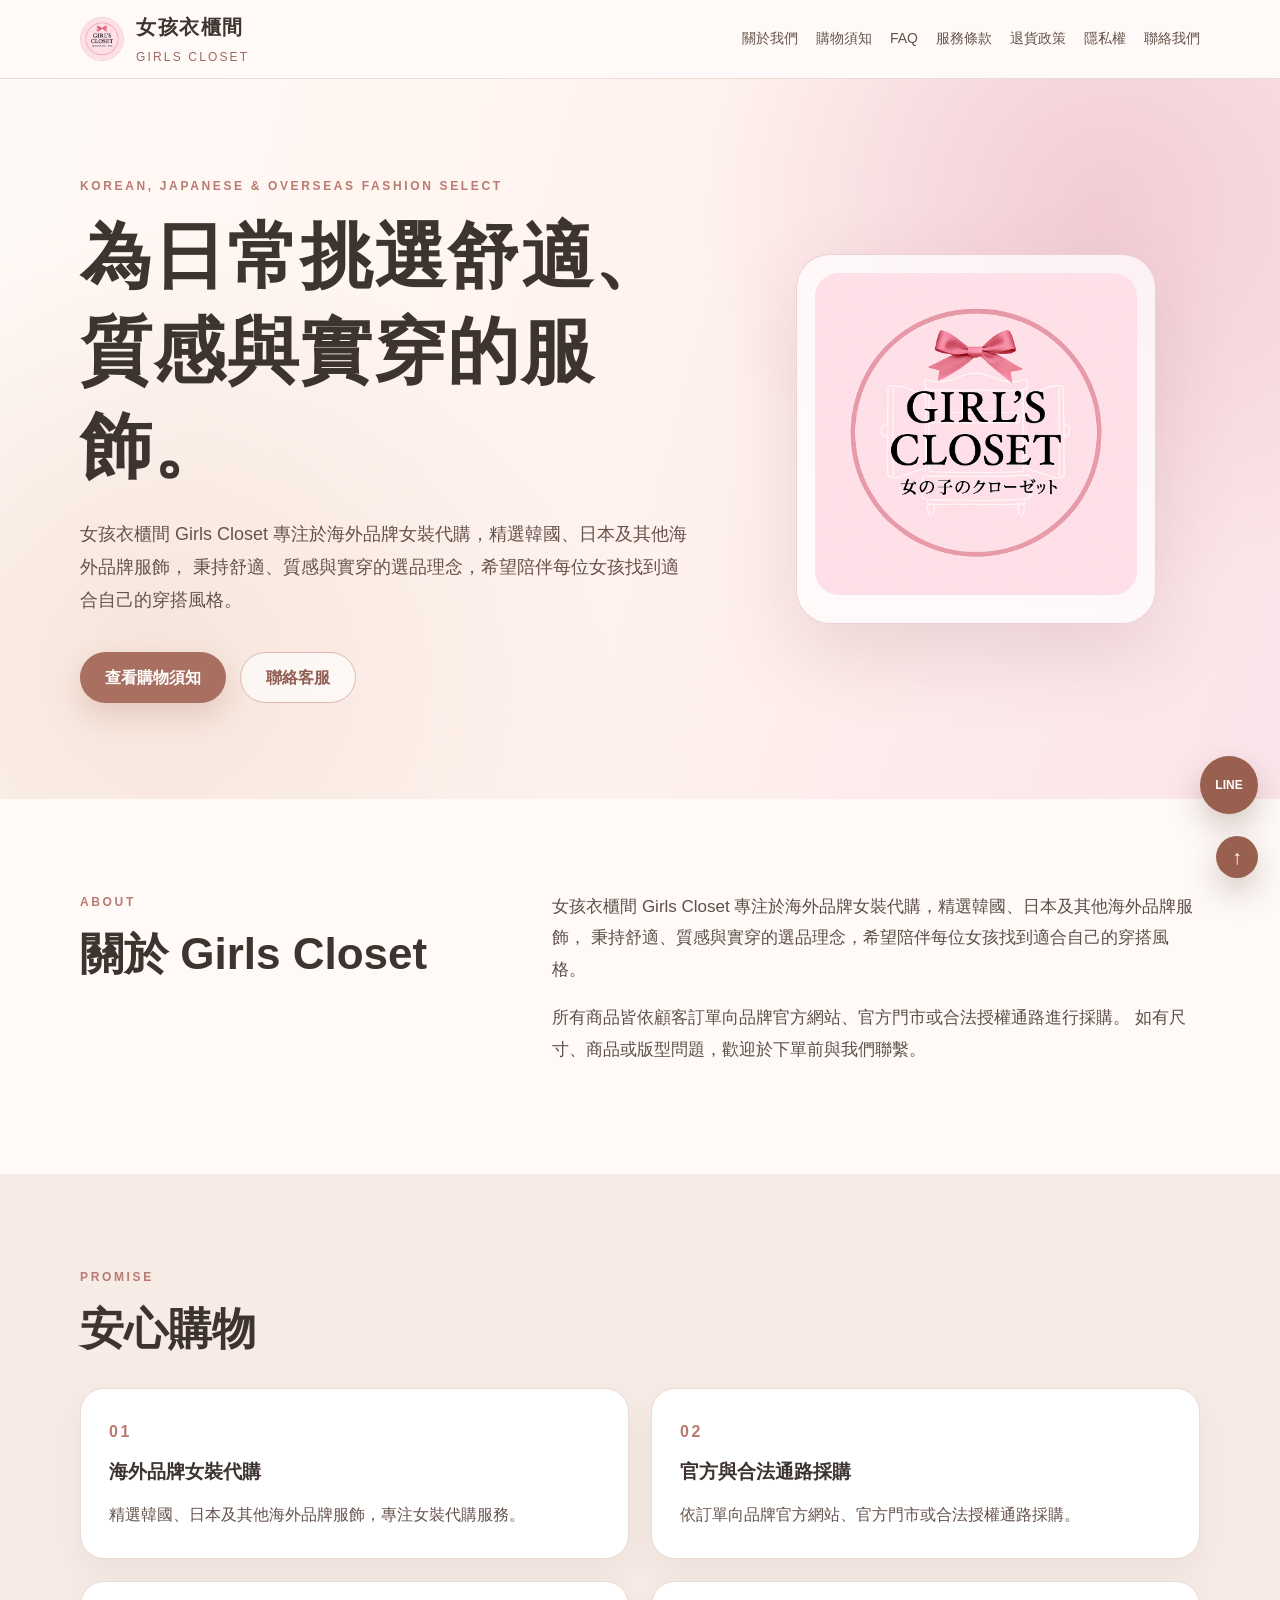
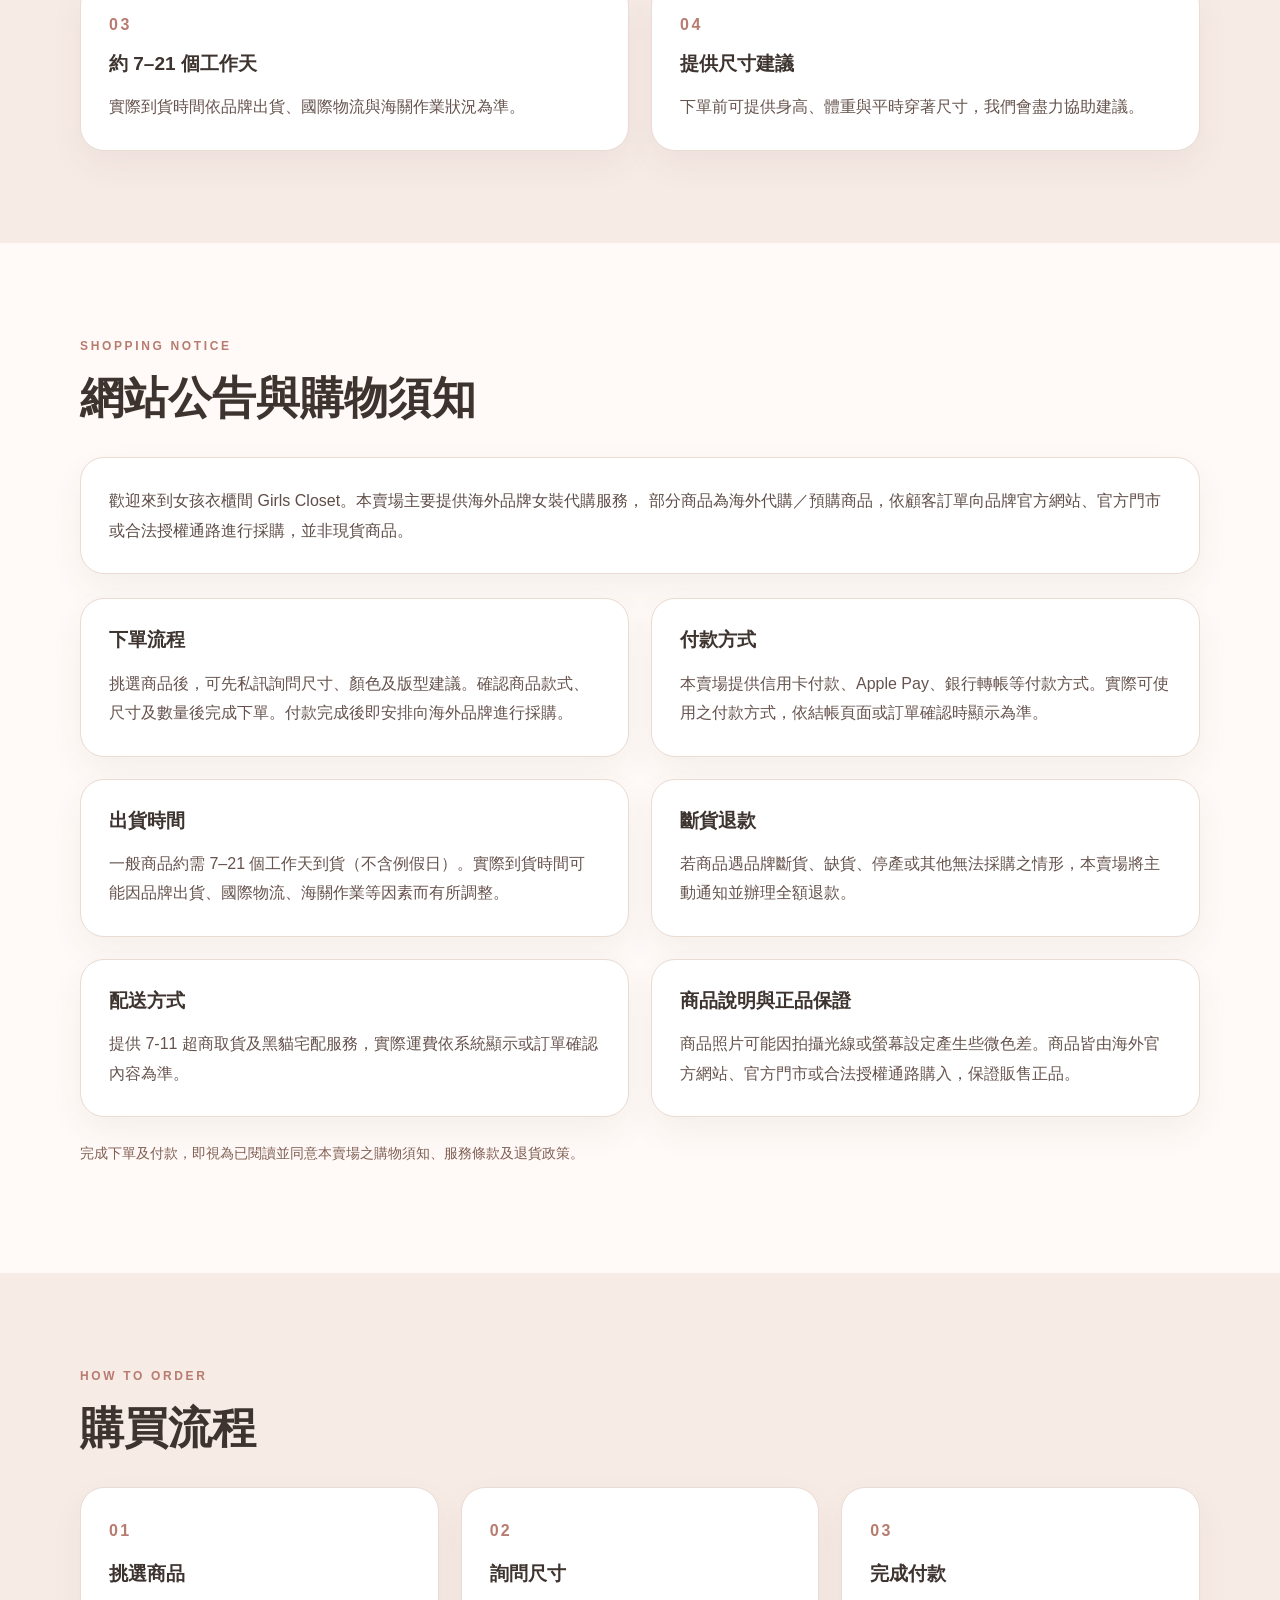
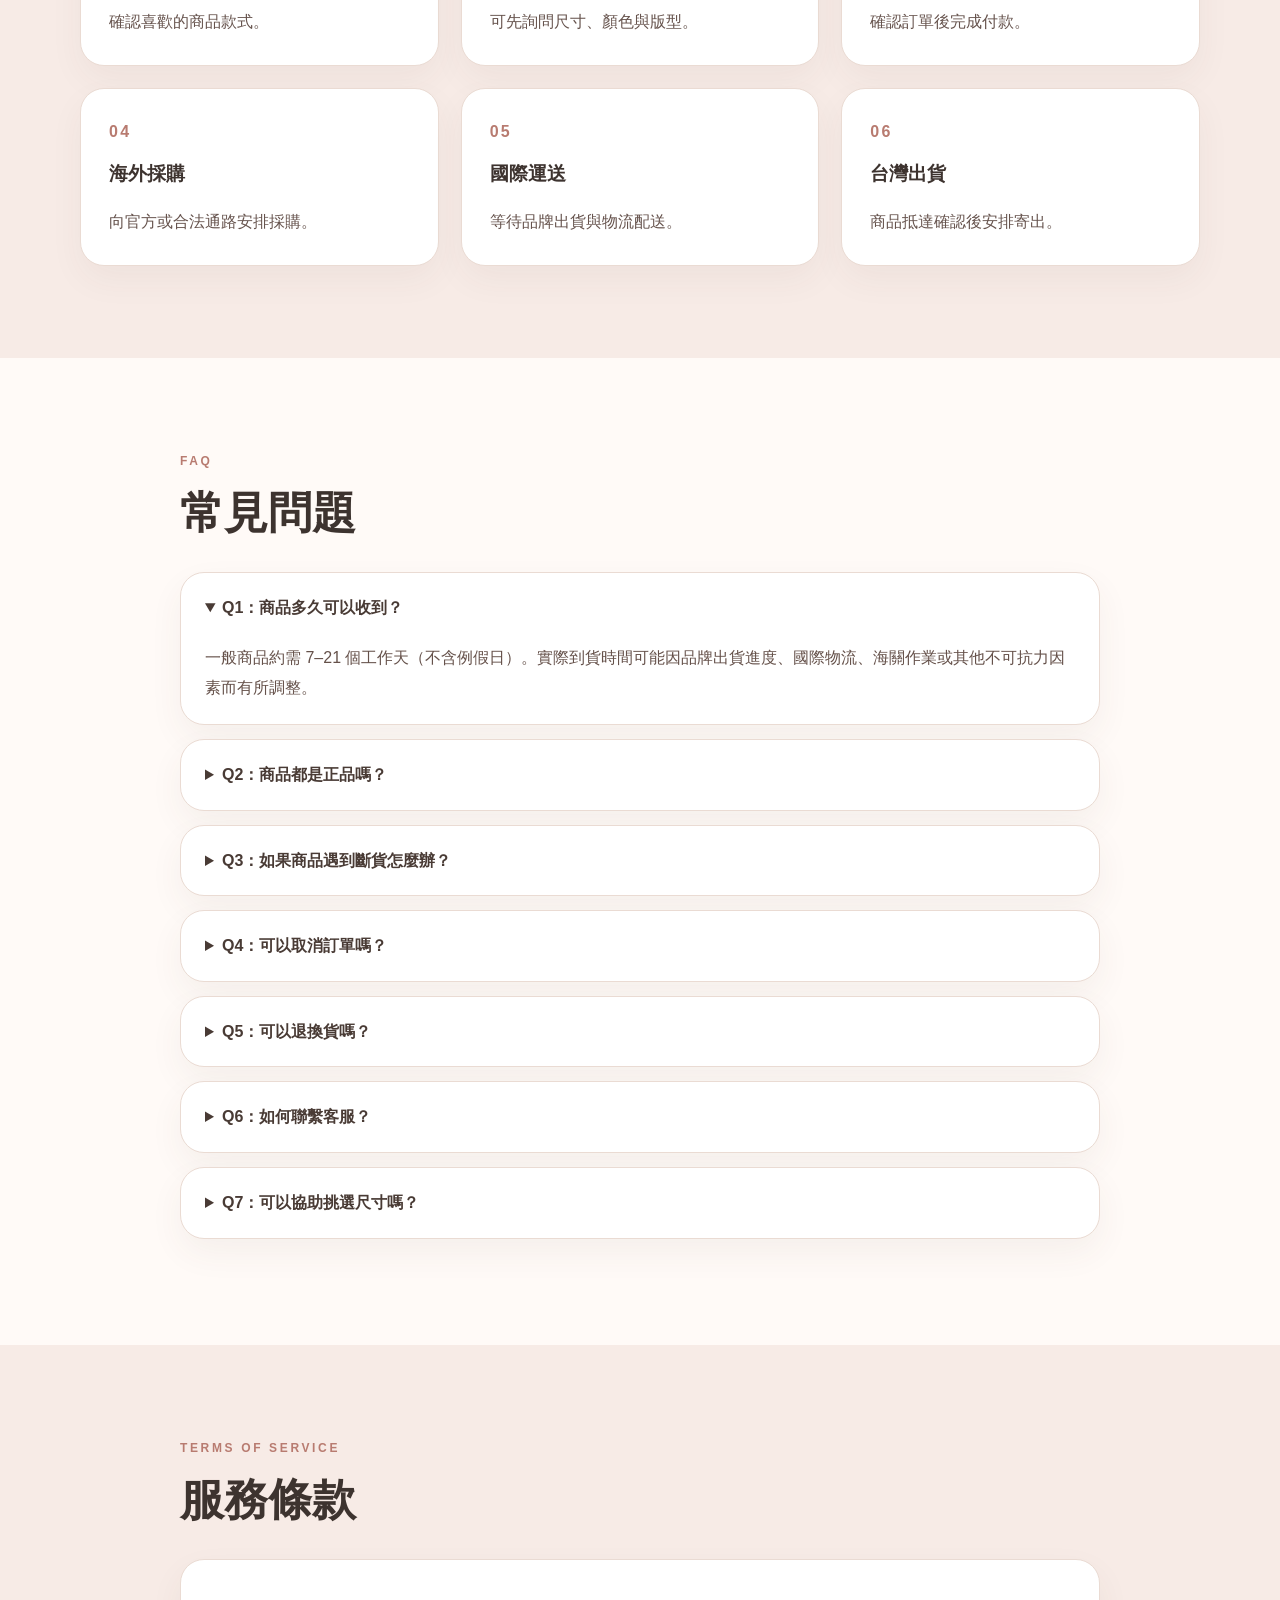
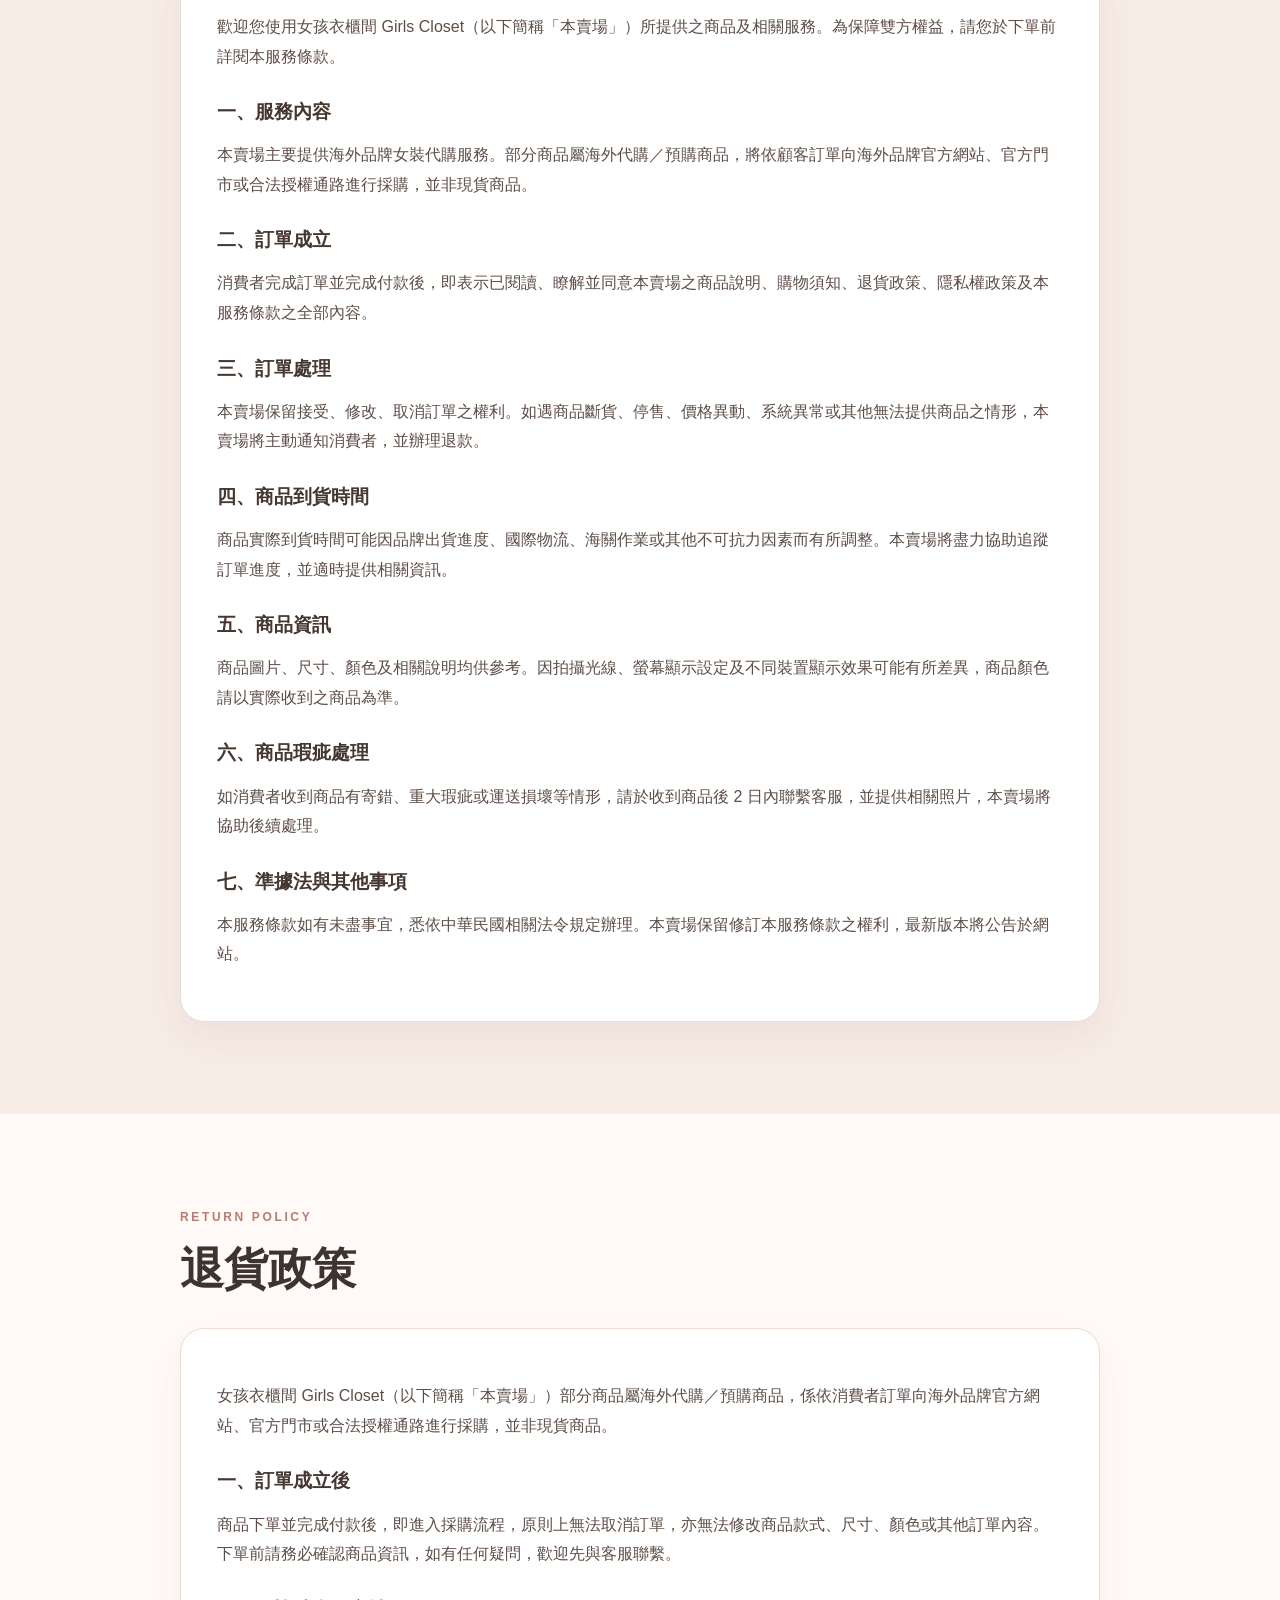
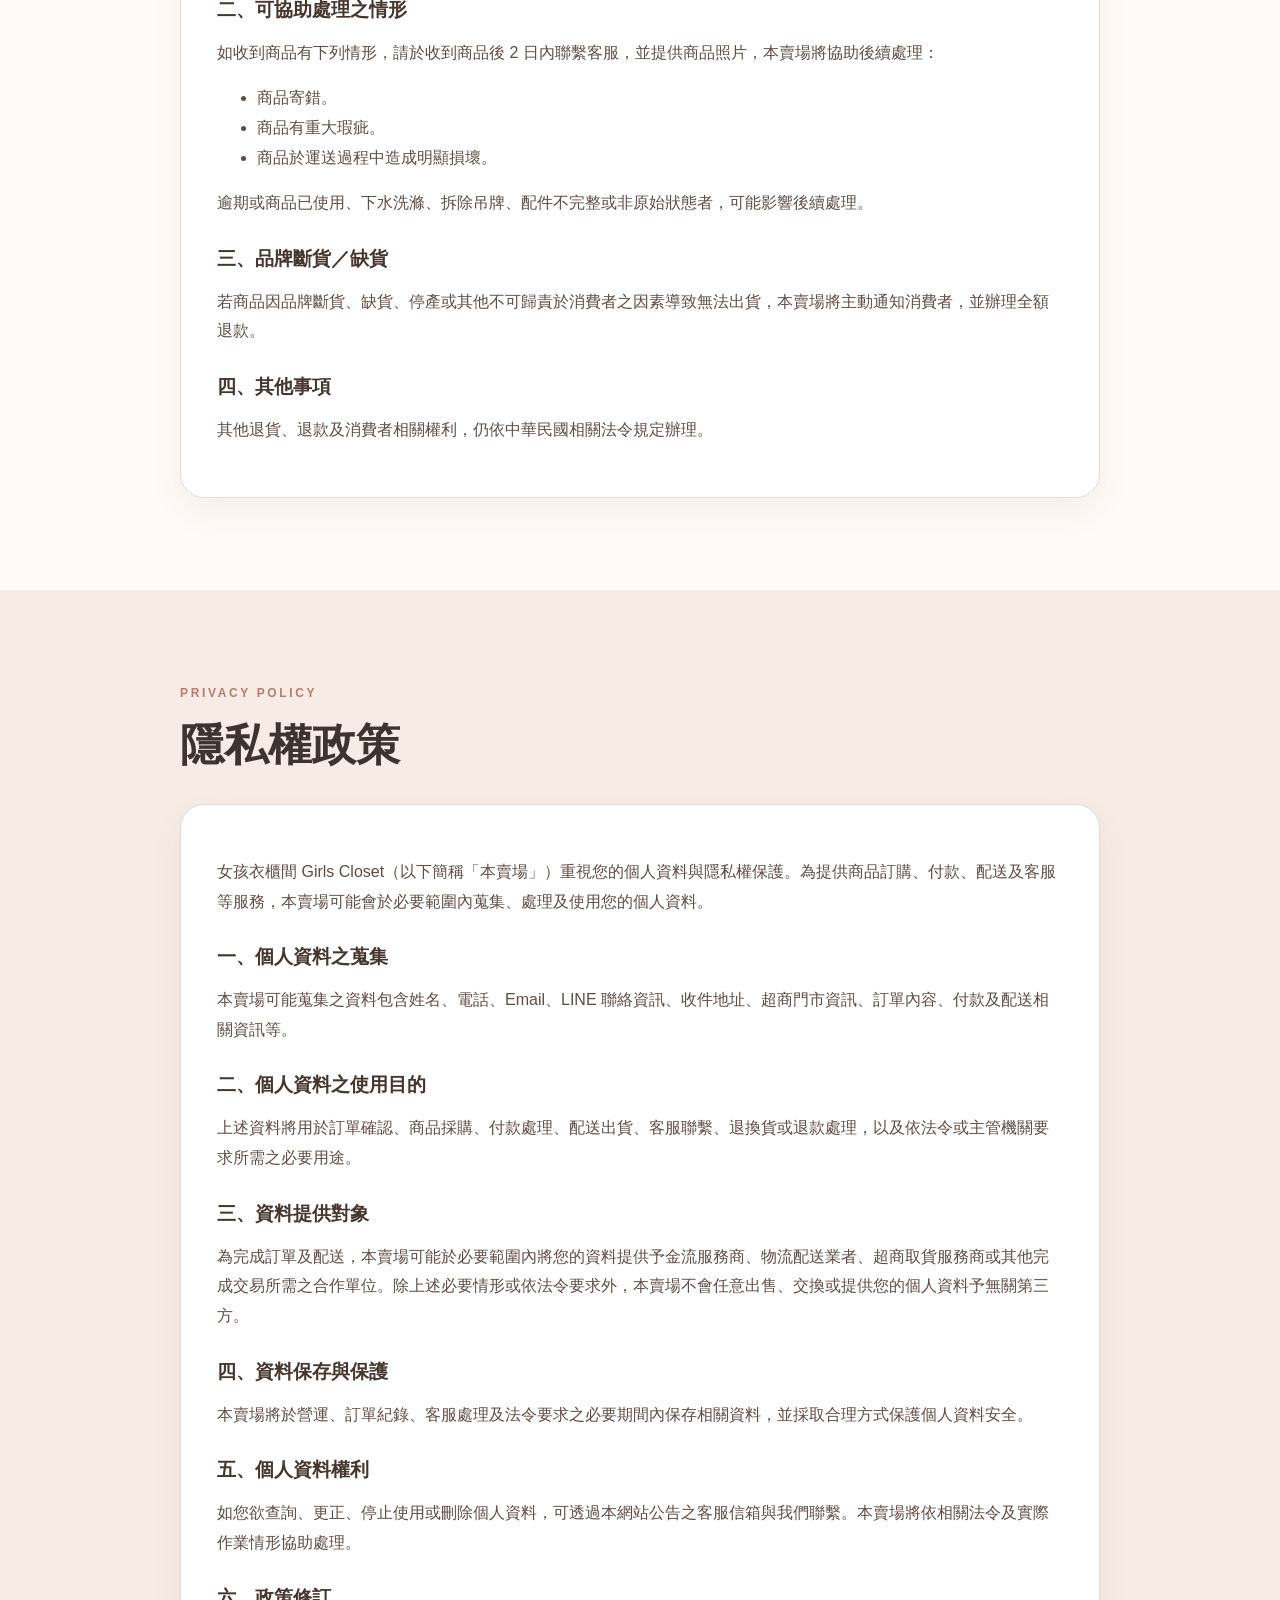
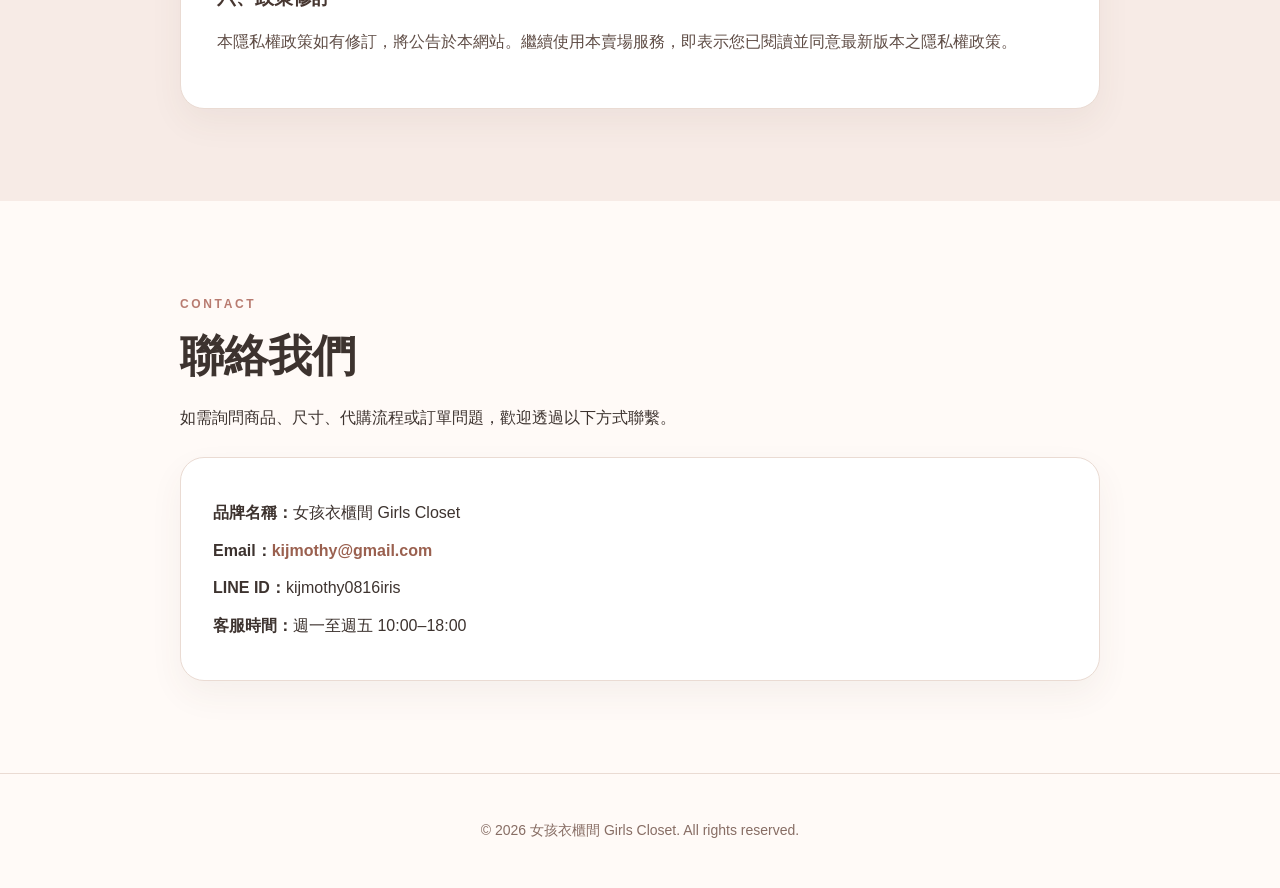
==== commit 41fccaf0: "Add files via upload" ====
--- a/index.html
+++ b/index.html
@@ -3,31 +3,299 @@
 <head>
   <meta charset="UTF-8" />
   <meta name="viewport" content="width=device-width, initial-scale=1.0" />
-  <title>女孩衣櫃間 Girls Closet｜韓國・日本品牌代購</title>
-  <meta name="description" content="女孩衣櫃間 Girls Closet｜韓國、日系服飾及生活選品代購，提供購物須知、常見問題、退貨政策、服務條款與隱私權政策。" />
+
+  <title>女孩衣櫃間 Girls Closet｜海外品牌女裝代購</title>
+  <meta name="description" content="女孩衣櫃間 Girls Closet 專注於海外品牌女裝代購，精選韓國、日本及其他海外品牌服飾，提供購物須知、常見問題、服務條款、退貨政策與隱私權政策。" />
+  <meta name="keywords" content="女孩衣櫃間, Girls Closet, 海外品牌女裝代購, 韓國服飾代購, 日本服飾代購, 女裝代購" />
+
+  <meta property="og:title" content="女孩衣櫃間 Girls Closet｜海外品牌女裝代購" />
+  <meta property="og:description" content="精選韓國、日本及其他海外品牌服飾，秉持舒適、質感與實穿的選品理念。" />
+  <meta property="og:image" content="logo.png" />
+
+  <link rel="icon" href="logo.png" />
   <link rel="stylesheet" href="style.css" />
 </head>
+
 <body>
   <header class="site-header">
     <div class="container nav">
-      <a class="brand" href="#top"><span class="brand-cn">女孩衣櫃間</span><span class="brand-en">Girls Closet</span></a>
+      <a class="brand" href="#top" aria-label="回到首頁">
+        <img src="logo.png" alt="女孩衣櫃間 Girls Closet Logo" />
+        <div>
+          <span class="brand-cn">女孩衣櫃間</span>
+          <span class="brand-en">Girls Closet</span>
+        </div>
+      </a>
+
       <nav class="nav-links" aria-label="主選單">
-        <a href="#about">關於我們</a><a href="#notice">購物須知</a><a href="#faq">常見問題</a><a href="#terms">服務條款</a><a href="#returns">退貨政策</a><a href="#privacy">隱私權政策</a><a href="#contact">聯絡我們</a>
+        <a href="#about">關於我們</a>
+        <a href="#notice">購物須知</a>
+        <a href="#faq">FAQ</a>
+        <a href="#terms">服務條款</a>
+        <a href="#returns">退貨政策</a>
+        <a href="#privacy">隱私權</a>
+        <a href="#contact">聯絡我們</a>
       </nav>
     </div>
   </header>
+
   <main id="top">
-    <section class="hero"><div class="container hero-inner"><p class="eyebrow">Korean & Japanese Select Shop</p><h1>女孩衣櫃間<br>Girls Closet</h1><p class="hero-subtitle">韓國・日本品牌代購｜Simple・Daily・Quality</p><p class="hero-text">我們挑選舒適、質感且實穿的服飾與生活選品，陪伴每位女孩找到真正適合自己的日常穿搭。</p><div class="hero-actions"><a class="button primary" href="#notice">查看購物須知</a><a class="button ghost" href="#contact">聯絡客服</a></div></div></section>
-    <section id="about" class="section"><div class="container split"><div><p class="section-label">About</p><h2>關於 Girls Closet</h2></div><div class="prose"><p>歡迎來到女孩衣櫃間 Girls Closet。本賣場主要提供韓國、日系服飾及生活選品代購服務，部分商品為海外代購／預購商品，依顧客訂單向品牌官方網站、官方門市或合法授權通路進行採購，並非現貨商品。</p><p>我們希望透過舒適、質感且實穿的選品，陪伴每位女孩找到適合自己的穿搭風格。如有尺寸、商品或版型問題，歡迎與我們聯繫。</p></div></div></section>
-    <section id="notice" class="section soft"><div class="container"><p class="section-label">Shopping Notice</p><h2>網站公告與購物須知</h2><div class="cards two"><article class="card"><h3>下單流程</h3><p>挑選商品後，可先私訊詢問尺寸、顏色及版型建議。確認商品款式、尺寸及數量後完成下單。付款完成後，即安排向海外品牌或合作通路進行採購。</p></article><article class="card"><h3>付款方式</h3><p>本賣場提供信用卡付款、Apple Pay、銀行轉帳等付款方式。實際可使用之付款方式，依結帳頁面或訂單確認時顯示為準。</p></article><article class="card"><h3>出貨時間</h3><p>一般商品約需 7–21 個工作天到貨（不含例假日）。實際到貨時間可能因品牌出貨、國際物流、海關作業或其他因素而有所調整。</p></article><article class="card"><h3>斷貨退款</h3><p>若商品遇品牌斷貨、缺貨、停產或其他無法採購之情形，本賣場將主動通知，並辦理全額退款。</p></article><article class="card"><h3>配送方式</h3><p>提供 7-11 超商取貨及黑貓宅配服務，實際運費依系統顯示或訂單確認內容為準。</p></article><article class="card"><h3>正品保證</h3><p>本賣場商品皆由海外官方網站、官方門市或合法授權通路購入，保證販售正品，請安心選購。</p></article></div><p class="note">完成下單及付款，即視為已閱讀並同意本賣場之購物須知、服務條款及退貨政策。</p></div></section>
-    <section id="process" class="section"><div class="container"><p class="section-label">How to Order</p><h2>購買流程</h2><div class="timeline"><div><span>01</span><strong>挑選商品</strong><p>瀏覽商品並確認喜歡的款式。</p></div><div><span>02</span><strong>詢問尺寸</strong><p>可先私訊詢問尺寸、顏色與版型。</p></div><div><span>03</span><strong>完成付款</strong><p>確認訂單後完成付款。</p></div><div><span>04</span><strong>海外採購</strong><p>安排向品牌官方或合作通路採購。</p></div><div><span>05</span><strong>國際運送</strong><p>等待品牌出貨與國際物流配送。</p></div><div><span>06</span><strong>台灣出貨</strong><p>商品抵達並確認後安排寄出。</p></div></div></div></section>
-    <section id="faq" class="section soft"><div class="container narrow"><p class="section-label">FAQ</p><h2>常見問題</h2><details open><summary>Q1：商品多久可以收到？</summary><p>一般商品約需 7–21 個工作天（不含例假日）。實際到貨時間可能因品牌出貨進度、國際物流、海關作業或其他不可抗力因素而有所調整。</p></details><details><summary>Q2：商品都是正品嗎？</summary><p>是的。本賣場所有商品皆由海外官方網站、官方門市或合法授權通路採購，保證販售正品，請安心選購。</p></details><details><summary>Q3：如果商品遇到斷貨怎麼辦？</summary><p>若商品遇品牌斷貨、缺貨、停產或其他無法採購之情形，本賣場將主動通知您，並辦理全額退款。</p></details><details><summary>Q4：可以取消訂單嗎？</summary><p>商品下單並完成付款後，即進入採購流程，原則上無法取消訂單，亦無法修改商品款式、尺寸、顏色或其他訂單內容。下單前如有任何疑問，歡迎先與客服確認。</p></details><details><summary>Q5：可以退換貨嗎？</summary><p>若收到商品有寄錯商品、重大瑕疵或運送過程造成明顯損壞等情形，請於收到商品後 2 日內聯繫客服並提供相關照片，本賣場將協助辦理退換貨事宜。</p></details><details><summary>Q6：如何聯繫客服？</summary><p>可透過 LINE ID：kijmothy0816iris 或 Email：kijmothy@gmail.com 聯繫客服。客服時間為週一至週五 10:00–18:00（國定假日除外）。</p></details><details><summary>Q7：可以協助挑選尺寸嗎？</summary><p>可以。下單前歡迎提供您的身高、體重及平時穿著尺寸，我們將依商品版型及品牌尺寸表提供尺寸建議，但因每個人的身形及穿著習慣不同，尺寸建議僅供參考。</p></details></div></section>
-    <section id="terms" class="section"><div class="container narrow"><p class="section-label">Terms of Service</p><h2>服務條款</h2><div class="policy-box"><p>歡迎您使用女孩衣櫃間 Girls Closet（以下簡稱「本賣場」）所提供之商品及相關服務。為保障雙方權益，請您於下單前詳閱本服務條款。</p><h3>一、服務內容</h3><p>本賣場主要提供韓國、日系服飾及生活選品代購服務。部分商品屬海外代購／預購商品，將依顧客訂單向海外品牌官方網站、官方門市或合法授權通路進行採購，並非現貨商品。</p><h3>二、訂單成立</h3><p>消費者完成訂單並完成付款後，即表示已閱讀、瞭解並同意本賣場之商品說明、購物須知、退貨政策、隱私權政策及本服務條款之全部內容。</p><h3>三、訂單處理</h3><p>本賣場保留接受、修改、取消訂單之權利。如遇商品斷貨、停售、價格異動、系統異常或其他無法提供商品之情形，本賣場將主動通知消費者，並辦理退款。</p><h3>四、商品到貨時間</h3><p>商品實際到貨時間可能因品牌出貨進度、國際物流、海關作業或其他不可抗力因素而有所調整。本賣場將盡力協助追蹤訂單進度，並適時提供相關資訊。</p><h3>五、商品資訊</h3><p>商品圖片、尺寸、顏色及相關說明均供參考。因拍攝光線、螢幕顯示設定及不同裝置顯示效果可能有所差異，商品顏色請以實際收到之商品為準。</p><h3>六、商品瑕疵處理</h3><p>如消費者收到商品有寄錯、重大瑕疵或運送損壞等情形，請於收到商品後 2 日內聯繫客服，並提供相關照片，本賣場將協助後續處理。</p><h3>七、準據法與其他事項</h3><p>本服務條款如有未盡事宜，悉依中華民國相關法令規定辦理。本賣場保留修訂本服務條款之權利，最新版本將公告於網站。</p></div></div></section>
-    <section id="returns" class="section soft"><div class="container narrow"><p class="section-label">Return Policy</p><h2>退貨政策</h2><div class="policy-box"><p>女孩衣櫃間 Girls Closet（以下簡稱「本賣場」）部分商品屬海外代購／預購商品，係依消費者訂單向海外品牌官方網站、官方門市或合法授權通路進行採購，並非現貨商品。</p><h3>一、訂單成立後</h3><p>商品下單並完成付款後，即進入採購流程，原則上無法取消訂單，亦無法修改商品款式、尺寸、顏色或其他訂單內容。下單前請務必確認商品資訊，如有任何疑問，歡迎先與客服聯繫。</p><h3>二、可協助處理之情形</h3><p>如收到商品有下列情形，請於收到商品後 2 日內聯繫客服，並提供商品照片，本賣場將協助後續處理：</p><ul><li>商品寄錯。</li><li>商品有重大瑕疵。</li><li>商品於運送過程中造成明顯損壞。</li></ul><p>逾期或商品已使用、下水洗滌、拆除吊牌、配件不完整或非原始狀態者，可能影響後續處理。</p><h3>三、品牌斷貨／缺貨</h3><p>若商品因品牌斷貨、缺貨、停產或其他不可歸責於消費者之因素導致無法出貨，本賣場將主動通知消費者，並辦理全額退款。</p><h3>四、其他事項</h3><p>其他退貨、退款及消費者相關權利，仍依中華民國相關法令規定辦理。</p></div></div></section>
-    <section id="privacy" class="section"><div class="container narrow"><p class="section-label">Privacy Policy</p><h2>隱私權政策</h2><div class="policy-box"><p>女孩衣櫃間 Girls Closet（以下簡稱「本賣場」）重視您的個人資料與隱私權保護。為提供商品訂購、付款、配送及客服等服務，本賣場可能會於必要範圍內蒐集、處理及使用您的個人資料。</p><h3>一、個人資料之蒐集</h3><p>本賣場可能蒐集之資料包含姓名、電話、Email、LINE 聯絡資訊、收件地址、超商門市資訊、訂單內容、付款及配送相關資訊等。</p><h3>二、個人資料之使用目的</h3><p>上述資料將用於訂單確認、商品採購、付款處理、配送出貨、客服聯繫、退換貨或退款處理，以及依法令或主管機關要求所需之必要用途。</p><h3>三、資料提供對象</h3><p>為完成訂單及配送，本賣場可能於必要範圍內將您的資料提供予金流服務商、物流配送業者、超商取貨服務商或其他完成交易所需之合作單位。除上述必要情形或依法令要求外，本賣場不會任意出售、交換或提供您的個人資料予無關第三方。</p><h3>四、資料保存與保護</h3><p>本賣場將於營運、訂單紀錄、客服處理及法令要求之必要期間內保存相關資料，並採取合理方式保護個人資料安全。</p><h3>五、個人資料權利</h3><p>如您欲查詢、更正、停止使用或刪除個人資料，可透過本網站公告之客服信箱與我們聯繫。本賣場將依相關法令及實際作業情形協助處理。</p><h3>六、政策修訂</h3><p>本隱私權政策如有修訂，將公告於本網站。繼續使用本賣場服務，即表示您已閱讀並同意最新版本之隱私權政策。</p></div></div></section>
-    <section id="contact" class="section contact"><div class="container narrow"><p class="section-label">Contact</p><h2>聯絡我們</h2><p class="contact-intro">如需詢問商品、尺寸、代購流程或訂單問題，歡迎透過以下方式聯繫。</p><div class="contact-card"><p><strong>品牌名稱：</strong>女孩衣櫃間 Girls Closet</p><p><strong>Email：</strong><a href="mailto:kijmothy@gmail.com">kijmothy@gmail.com</a></p><p><strong>LINE ID：</strong>kijmothy0816iris</p><p><strong>客服時間：</strong>週一至週五 10:00–18:00</p></div></div></section>
+    <section class="hero">
+      <div class="container hero-grid">
+        <div class="hero-copy">
+          <p class="eyebrow">Korean, Japanese & Overseas Fashion Select</p>
+          <h1>為日常挑選舒適、質感與實穿的服飾。</h1>
+          <p class="hero-text">
+            女孩衣櫃間 Girls Closet 專注於海外品牌女裝代購，精選韓國、日本及其他海外品牌服飾，
+            秉持舒適、質感與實穿的選品理念，希望陪伴每位女孩找到適合自己的穿搭風格。
+          </p>
+          <div class="hero-actions">
+            <a class="button primary" href="#notice">查看購物須知</a>
+            <a class="button secondary" href="#contact">聯絡客服</a>
+          </div>
+        </div>
+
+        <div class="hero-logo-card">
+          <img src="logo.png" alt="Girls Closet Logo" />
+        </div>
+      </div>
+    </section>
+
+    <section id="about" class="section">
+      <div class="container split">
+        <div>
+          <p class="section-label">About</p>
+          <h2>關於 Girls Closet</h2>
+        </div>
+        <div class="prose">
+          <p>
+            女孩衣櫃間 Girls Closet 專注於海外品牌女裝代購，精選韓國、日本及其他海外品牌服飾，
+            秉持舒適、質感與實穿的選品理念，希望陪伴每位女孩找到適合自己的穿搭風格。
+          </p>
+          <p>
+            所有商品皆依顧客訂單向品牌官方網站、官方門市或合法授權通路進行採購。
+            如有尺寸、商品或版型問題，歡迎於下單前與我們聯繫。
+          </p>
+        </div>
+      </div>
+    </section>
+
+    <section class="section soft">
+      <div class="container">
+        <p class="section-label">Promise</p>
+        <h2>安心購物</h2>
+        <div class="feature-grid">
+          <article class="feature-card">
+            <span>01</span>
+            <h3>海外品牌女裝代購</h3>
+            <p>精選韓國、日本及其他海外品牌服飾，專注女裝代購服務。</p>
+          </article>
+          <article class="feature-card">
+            <span>02</span>
+            <h3>官方與合法通路採購</h3>
+            <p>依訂單向品牌官方網站、官方門市或合法授權通路採購。</p>
+          </article>
+          <article class="feature-card">
+            <span>03</span>
+            <h3>約 7–21 個工作天</h3>
+            <p>實際到貨時間依品牌出貨、國際物流與海關作業狀況為準。</p>
+          </article>
+          <article class="feature-card">
+            <span>04</span>
+            <h3>提供尺寸建議</h3>
+            <p>下單前可提供身高、體重與平時穿著尺寸，我們會盡力協助建議。</p>
+          </article>
+        </div>
+      </div>
+    </section>
+
+    <section id="notice" class="section">
+      <div class="container">
+        <p class="section-label">Shopping Notice</p>
+        <h2>網站公告與購物須知</h2>
+        <div class="notice-box">
+          <p>
+            歡迎來到女孩衣櫃間 Girls Closet。本賣場主要提供海外品牌女裝代購服務，
+            部分商品為海外代購／預購商品，依顧客訂單向品牌官方網站、官方門市或合法授權通路進行採購，並非現貨商品。
+          </p>
+        </div>
+
+        <div class="cards two">
+          <article class="card">
+            <h3>下單流程</h3>
+            <p>挑選商品後，可先私訊詢問尺寸、顏色及版型建議。確認商品款式、尺寸及數量後完成下單。付款完成後即安排向海外品牌進行採購。</p>
+          </article>
+          <article class="card">
+            <h3>付款方式</h3>
+            <p>本賣場提供信用卡付款、Apple Pay、銀行轉帳等付款方式。實際可使用之付款方式，依結帳頁面或訂單確認時顯示為準。</p>
+          </article>
+          <article class="card">
+            <h3>出貨時間</h3>
+            <p>一般商品約需 7–21 個工作天到貨（不含例假日）。實際到貨時間可能因品牌出貨、國際物流、海關作業等因素而有所調整。</p>
+          </article>
+          <article class="card">
+            <h3>斷貨退款</h3>
+            <p>若商品遇品牌斷貨、缺貨、停產或其他無法採購之情形，本賣場將主動通知並辦理全額退款。</p>
+          </article>
+          <article class="card">
+            <h3>配送方式</h3>
+            <p>提供 7-11 超商取貨及黑貓宅配服務，實際運費依系統顯示或訂單確認內容為準。</p>
+          </article>
+          <article class="card">
+            <h3>商品說明與正品保證</h3>
+            <p>商品照片可能因拍攝光線或螢幕設定產生些微色差。商品皆由海外官方網站、官方門市或合法授權通路購入，保證販售正品。</p>
+          </article>
+        </div>
+
+        <p class="note">
+          完成下單及付款，即視為已閱讀並同意本賣場之購物須知、服務條款及退貨政策。
+        </p>
+      </div>
+    </section>
+
+    <section id="process" class="section soft">
+      <div class="container">
+        <p class="section-label">How to Order</p>
+        <h2>購買流程</h2>
+        <div class="timeline">
+          <div><span>01</span><strong>挑選商品</strong><p>確認喜歡的商品款式。</p></div>
+          <div><span>02</span><strong>詢問尺寸</strong><p>可先詢問尺寸、顏色與版型。</p></div>
+          <div><span>03</span><strong>完成付款</strong><p>確認訂單後完成付款。</p></div>
+          <div><span>04</span><strong>海外採購</strong><p>向官方或合法通路安排採購。</p></div>
+          <div><span>05</span><strong>國際運送</strong><p>等待品牌出貨與物流配送。</p></div>
+          <div><span>06</span><strong>台灣出貨</strong><p>商品抵達確認後安排寄出。</p></div>
+        </div>
+      </div>
+    </section>
+
+    <section id="faq" class="section">
+      <div class="container narrow">
+        <p class="section-label">FAQ</p>
+        <h2>常見問題</h2>
+
+        <details open>
+          <summary>Q1：商品多久可以收到？</summary>
+          <p>一般商品約需 7–21 個工作天（不含例假日）。實際到貨時間可能因品牌出貨進度、國際物流、海關作業或其他不可抗力因素而有所調整。</p>
+        </details>
+        <details>
+          <summary>Q2：商品都是正品嗎？</summary>
+          <p>是的。本賣場所有商品皆由海外官方網站、官方門市或合法授權通路採購，保證販售正品，請安心選購。</p>
+        </details>
+        <details>
+          <summary>Q3：如果商品遇到斷貨怎麼辦？</summary>
+          <p>若商品遇品牌斷貨、缺貨、停產或其他無法採購之情形，本賣場將主動通知您，並辦理全額退款。</p>
+        </details>
+        <details>
+          <summary>Q4：可以取消訂單嗎？</summary>
+          <p>商品下單並完成付款後，即進入採購流程，原則上無法取消訂單，亦無法修改商品款式、尺寸、顏色或其他訂單內容。下單前如有任何疑問，歡迎先與客服確認。</p>
+        </details>
+        <details>
+          <summary>Q5：可以退換貨嗎？</summary>
+          <p>若收到商品有寄錯商品、重大瑕疵或運送過程造成明顯損壞等情形，請於收到商品後 2 日內聯繫客服並提供相關照片，本賣場將協助辦理退換貨事宜。</p>
+        </details>
+        <details>
+          <summary>Q6：如何聯繫客服？</summary>
+          <p>可透過 LINE ID：kijmothy0816iris 或 Email：kijmothy@gmail.com 聯繫客服。客服時間為週一至週五 10:00–18:00（國定假日除外）。</p>
+        </details>
+        <details>
+          <summary>Q7：可以協助挑選尺寸嗎？</summary>
+          <p>可以。下單前歡迎提供您的身高、體重及平時穿著尺寸，我們將依商品版型及品牌尺寸表提供尺寸建議，但因每個人的身形及穿著習慣不同，尺寸建議僅供參考。</p>
+        </details>
+      </div>
+    </section>
+
+    <section id="terms" class="section soft">
+      <div class="container narrow">
+        <p class="section-label">Terms of Service</p>
+        <h2>服務條款</h2>
+        <div class="policy-box">
+          <p>歡迎您使用女孩衣櫃間 Girls Closet（以下簡稱「本賣場」）所提供之商品及相關服務。為保障雙方權益，請您於下單前詳閱本服務條款。</p>
+          <h3>一、服務內容</h3>
+          <p>本賣場主要提供海外品牌女裝代購服務。部分商品屬海外代購／預購商品，將依顧客訂單向海外品牌官方網站、官方門市或合法授權通路進行採購，並非現貨商品。</p>
+          <h3>二、訂單成立</h3>
+          <p>消費者完成訂單並完成付款後，即表示已閱讀、瞭解並同意本賣場之商品說明、購物須知、退貨政策、隱私權政策及本服務條款之全部內容。</p>
+          <h3>三、訂單處理</h3>
+          <p>本賣場保留接受、修改、取消訂單之權利。如遇商品斷貨、停售、價格異動、系統異常或其他無法提供商品之情形，本賣場將主動通知消費者，並辦理退款。</p>
+          <h3>四、商品到貨時間</h3>
+          <p>商品實際到貨時間可能因品牌出貨進度、國際物流、海關作業或其他不可抗力因素而有所調整。本賣場將盡力協助追蹤訂單進度，並適時提供相關資訊。</p>
+          <h3>五、商品資訊</h3>
+          <p>商品圖片、尺寸、顏色及相關說明均供參考。因拍攝光線、螢幕顯示設定及不同裝置顯示效果可能有所差異，商品顏色請以實際收到之商品為準。</p>
+          <h3>六、商品瑕疵處理</h3>
+          <p>如消費者收到商品有寄錯、重大瑕疵或運送損壞等情形，請於收到商品後 2 日內聯繫客服，並提供相關照片，本賣場將協助後續處理。</p>
+          <h3>七、準據法與其他事項</h3>
+          <p>本服務條款如有未盡事宜，悉依中華民國相關法令規定辦理。本賣場保留修訂本服務條款之權利，最新版本將公告於網站。</p>
+        </div>
+      </div>
+    </section>
+
+    <section id="returns" class="section">
+      <div class="container narrow">
+        <p class="section-label">Return Policy</p>
+        <h2>退貨政策</h2>
+        <div class="policy-box">
+          <p>女孩衣櫃間 Girls Closet（以下簡稱「本賣場」）部分商品屬海外代購／預購商品，係依消費者訂單向海外品牌官方網站、官方門市或合法授權通路進行採購，並非現貨商品。</p>
+          <h3>一、訂單成立後</h3>
+          <p>商品下單並完成付款後，即進入採購流程，原則上無法取消訂單，亦無法修改商品款式、尺寸、顏色或其他訂單內容。下單前請務必確認商品資訊，如有任何疑問，歡迎先與客服聯繫。</p>
+          <h3>二、可協助處理之情形</h3>
+          <p>如收到商品有下列情形，請於收到商品後 2 日內聯繫客服，並提供商品照片，本賣場將協助後續處理：</p>
+          <ul>
+            <li>商品寄錯。</li>
+            <li>商品有重大瑕疵。</li>
+            <li>商品於運送過程中造成明顯損壞。</li>
+          </ul>
+          <p>逾期或商品已使用、下水洗滌、拆除吊牌、配件不完整或非原始狀態者，可能影響後續處理。</p>
+          <h3>三、品牌斷貨／缺貨</h3>
+          <p>若商品因品牌斷貨、缺貨、停產或其他不可歸責於消費者之因素導致無法出貨，本賣場將主動通知消費者，並辦理全額退款。</p>
+          <h3>四、其他事項</h3>
+          <p>其他退貨、退款及消費者相關權利，仍依中華民國相關法令規定辦理。</p>
+        </div>
+      </div>
+    </section>
+
+    <section id="privacy" class="section soft">
+      <div class="container narrow">
+        <p class="section-label">Privacy Policy</p>
+        <h2>隱私權政策</h2>
+        <div class="policy-box">
+          <p>女孩衣櫃間 Girls Closet（以下簡稱「本賣場」）重視您的個人資料與隱私權保護。為提供商品訂購、付款、配送及客服等服務，本賣場可能會於必要範圍內蒐集、處理及使用您的個人資料。</p>
+          <h3>一、個人資料之蒐集</h3>
+          <p>本賣場可能蒐集之資料包含姓名、電話、Email、LINE 聯絡資訊、收件地址、超商門市資訊、訂單內容、付款及配送相關資訊等。</p>
+          <h3>二、個人資料之使用目的</h3>
+          <p>上述資料將用於訂單確認、商品採購、付款處理、配送出貨、客服聯繫、退換貨或退款處理，以及依法令或主管機關要求所需之必要用途。</p>
+          <h3>三、資料提供對象</h3>
+          <p>為完成訂單及配送，本賣場可能於必要範圍內將您的資料提供予金流服務商、物流配送業者、超商取貨服務商或其他完成交易所需之合作單位。除上述必要情形或依法令要求外，本賣場不會任意出售、交換或提供您的個人資料予無關第三方。</p>
+          <h3>四、資料保存與保護</h3>
+          <p>本賣場將於營運、訂單紀錄、客服處理及法令要求之必要期間內保存相關資料，並採取合理方式保護個人資料安全。</p>
+          <h3>五、個人資料權利</h3>
+          <p>如您欲查詢、更正、停止使用或刪除個人資料，可透過本網站公告之客服信箱與我們聯繫。本賣場將依相關法令及實際作業情形協助處理。</p>
+          <h3>六、政策修訂</h3>
+          <p>本隱私權政策如有修訂，將公告於本網站。繼續使用本賣場服務，即表示您已閱讀並同意最新版本之隱私權政策。</p>
+        </div>
+      </div>
+    </section>
+
+    <section id="contact" class="section contact">
+      <div class="container narrow">
+        <p class="section-label">Contact</p>
+        <h2>聯絡我們</h2>
+        <p class="contact-intro">如需詢問商品、尺寸、代購流程或訂單問題，歡迎透過以下方式聯繫。</p>
+        <div class="contact-card">
+          <p><strong>品牌名稱：</strong>女孩衣櫃間 Girls Closet</p>
+          <p><strong>Email：</strong><a href="mailto:kijmothy@gmail.com">kijmothy@gmail.com</a></p>
+          <p><strong>LINE ID：</strong>kijmothy0816iris</p>
+          <p><strong>客服時間：</strong>週一至週五 10:00–18:00</p>
+        </div>
+      </div>
+    </section>
   </main>
+
   <a class="floating-line" href="#contact" aria-label="聯絡客服">LINE</a>
-  <footer class="site-footer"><div class="container"><p>© 2026 女孩衣櫃間 Girls Closet. All rights reserved.</p></div></footer>
+  <a class="back-top" href="#top" aria-label="回到最上方">↑</a>
+
+  <footer class="site-footer">
+    <div class="container">
+      <p>© 2026 女孩衣櫃間 Girls Closet. All rights reserved.</p>
+    </div>
+  </footer>
 </body>
 </html>
--- a/style.css
+++ b/style.css
@@ -1 +1,486 @@
-*{box-sizing:border-box}html{scroll-behavior:smooth}body{margin:0;font-family:"Noto Sans TC","PingFang TC","Microsoft JhengHei",Arial,sans-serif;color:#3f332e;background:#fffaf7;line-height:1.85}a{color:inherit;text-decoration:none}.container{width:min(1080px,92%);margin:0 auto}.narrow{width:min(900px,92%)}.site-header{position:sticky;top:0;z-index:20;background:rgba(255,250,247,.95);border-bottom:1px solid #eadbd3;backdrop-filter:blur(12px)}.nav{min-height:76px;display:flex;justify-content:space-between;align-items:center;gap:28px}.brand{display:inline-flex;flex-direction:column;line-height:1.25}.brand-cn{font-size:21px;font-weight:800;letter-spacing:.09em}.brand-en{font-size:12px;color:#9b7061;letter-spacing:.19em;text-transform:uppercase}.nav-links{display:flex;gap:18px;flex-wrap:wrap;justify-content:flex-end;font-size:14px;color:#6c554d}.nav-links a:hover{color:#a86f5d}.hero{min-height:650px;display:flex;align-items:center;background:linear-gradient(90deg,rgba(255,250,247,.92),rgba(255,250,247,.78)),radial-gradient(circle at 78% 20%,#f3d3c6 0,transparent 34%),radial-gradient(circle at 20% 82%,#f8e9df 0,transparent 30%)}.hero-inner{max-width:780px;padding:90px 0}.eyebrow,.section-label{margin:0 0 12px;color:#b77865;font-size:12px;font-weight:800;letter-spacing:.22em;text-transform:uppercase}h1,h2,h3{line-height:1.32;margin-top:0}h1{font-size:clamp(46px,7vw,82px);letter-spacing:.02em;margin-bottom:18px}h2{font-size:clamp(28px,4vw,42px);margin-bottom:30px}h3{font-size:19px;margin-bottom:10px}.hero-subtitle{color:#8a6559;font-weight:700;letter-spacing:.08em;margin-bottom:14px}.hero-text{max-width:620px;font-size:18px;color:#65514a}.hero-actions{display:flex;gap:14px;margin-top:34px;flex-wrap:wrap}.button{display:inline-flex;align-items:center;justify-content:center;min-height:44px;padding:10px 24px;border-radius:999px;font-weight:800}.button.primary{color:white;background:#a86f5d;box-shadow:0 10px 24px rgba(168,111,93,.23)}.button.primary:hover{background:#8f5e51}.button.ghost{color:#8f5e51;border:1px solid #d7b9ae;background:rgba(255,255,255,.58)}.section{padding:86px 0}.soft{background:#f7ece6}.split{display:grid;grid-template-columns:.8fr 1.2fr;gap:56px}.prose p{margin-top:0}.cards{display:grid;gap:22px}.cards.two{grid-template-columns:repeat(2,minmax(0,1fr))}.card,.policy-box,.contact-card,details{background:#fff;border:1px solid #eadbd3;border-radius:22px;box-shadow:0 12px 30px rgba(88,61,49,.06)}.card{padding:26px}.card p{margin-bottom:0}.note{margin-top:24px;color:#815f54;font-size:14px}.timeline{display:grid;grid-template-columns:repeat(3,1fr);gap:22px}.timeline div{background:#fff;border:1px solid #eadbd3;border-radius:24px;padding:26px}.timeline span{display:inline-flex;color:#b77865;font-weight:900;letter-spacing:.1em;margin-bottom:10px}.timeline strong{display:block;font-size:19px}.timeline p{margin-bottom:0;color:#6f5a52}details{margin-bottom:14px;padding:0;overflow:hidden}summary{cursor:pointer;padding:20px 24px;font-weight:800;color:#493b35}details p{margin:0;padding:0 24px 22px;color:#65514a}.policy-box{padding:34px}.policy-box p,.policy-box li{color:#5f4d46}.policy-box h3{margin-top:28px}.policy-box h3:first-of-type{margin-top:18px}.contact-intro{margin-top:-12px}.contact-card{padding:30px;margin-top:24px}.contact-card a{color:#9a604f;font-weight:800}.floating-line{position:fixed;right:22px;bottom:22px;z-index:30;display:inline-flex;width:58px;height:58px;border-radius:50%;align-items:center;justify-content:center;color:white;background:#8f5e51;font-size:12px;font-weight:900;box-shadow:0 12px 26px rgba(88,61,49,.25)}.site-footer{border-top:1px solid #eadbd3;padding:28px 0;text-align:center;color:#876d64;font-size:14px}@media(max-width:900px){.nav{align-items:flex-start;flex-direction:column;padding:18px 0}.nav-links{justify-content:flex-start;gap:10px 14px}.split,.cards.two,.timeline{grid-template-columns:1fr}.hero{min-height:auto}.section{padding:64px 0}.policy-box{padding:26px}}@media(max-width:520px){h1{font-size:42px}.hero-inner{padding:70px 0}.button{width:100%}.floating-line{width:52px;height:52px;right:16px;bottom:16px}}
+* {
+  box-sizing: border-box;
+}
+
+html {
+  scroll-behavior: smooth;
+}
+
+body {
+  margin: 0;
+  font-family: "Noto Sans TC", "PingFang TC", "Microsoft JhengHei", Arial, sans-serif;
+  color: #3d332f;
+  background: #fffaf7;
+  line-height: 1.85;
+}
+
+a {
+  color: inherit;
+  text-decoration: none;
+}
+
+.container {
+  width: min(1120px, 92%);
+  margin: 0 auto;
+}
+
+.narrow {
+  width: min(920px, 92%);
+}
+
+.site-header {
+  position: sticky;
+  top: 0;
+  z-index: 30;
+  background: rgba(255, 250, 247, 0.95);
+  border-bottom: 1px solid #eadbd3;
+  backdrop-filter: blur(14px);
+}
+
+.nav {
+  min-height: 78px;
+  display: flex;
+  align-items: center;
+  justify-content: space-between;
+  gap: 24px;
+}
+
+.brand {
+  display: inline-flex;
+  align-items: center;
+  gap: 12px;
+  flex-shrink: 0;
+}
+
+.brand img {
+  width: 44px;
+  height: 44px;
+  object-fit: cover;
+  border-radius: 50%;
+  border: 1px solid #ead1dc;
+}
+
+.brand-cn {
+  display: block;
+  font-size: 20px;
+  font-weight: 800;
+  letter-spacing: 0.08em;
+}
+
+.brand-en {
+  display: block;
+  font-size: 12px;
+  color: #9b6b60;
+  letter-spacing: 0.18em;
+  text-transform: uppercase;
+}
+
+.nav-links {
+  display: flex;
+  flex-wrap: wrap;
+  justify-content: flex-end;
+  gap: 14px 18px;
+  font-size: 14px;
+  color: #66524a;
+}
+
+.nav-links a:hover {
+  color: #ad7466;
+}
+
+.hero {
+  min-height: 720px;
+  display: flex;
+  align-items: center;
+  background:
+    radial-gradient(circle at 86% 18%, rgba(238, 193, 205, 0.75), transparent 32%),
+    radial-gradient(circle at 12% 82%, rgba(245, 226, 216, 0.9), transparent 36%),
+    linear-gradient(105deg, #fffaf7 0%, #fff2ed 52%, #fbe4ea 100%);
+}
+
+.hero-grid {
+  display: grid;
+  grid-template-columns: 1.1fr 0.8fr;
+  align-items: center;
+  gap: 58px;
+  padding: 92px 0;
+}
+
+.eyebrow,
+.section-label {
+  margin: 0 0 12px;
+  color: #b87b70;
+  font-size: 12px;
+  font-weight: 800;
+  letter-spacing: 0.22em;
+  text-transform: uppercase;
+}
+
+h1,
+h2,
+h3 {
+  line-height: 1.32;
+  margin-top: 0;
+}
+
+h1 {
+  font-size: clamp(42px, 6vw, 72px);
+  margin-bottom: 24px;
+  letter-spacing: 0.02em;
+}
+
+h2 {
+  font-size: clamp(29px, 4vw, 44px);
+  margin-bottom: 30px;
+}
+
+h3 {
+  font-size: 19px;
+  margin-bottom: 10px;
+}
+
+.hero-text {
+  max-width: 680px;
+  font-size: 18px;
+  color: #65524c;
+}
+
+.hero-actions {
+  display: flex;
+  flex-wrap: wrap;
+  gap: 14px;
+  margin-top: 34px;
+}
+
+.button {
+  display: inline-flex;
+  min-height: 46px;
+  align-items: center;
+  justify-content: center;
+  padding: 10px 25px;
+  border-radius: 999px;
+  font-weight: 800;
+  transition: transform .2s ease, box-shadow .2s ease, background .2s ease;
+}
+
+.button:hover {
+  transform: translateY(-2px);
+}
+
+.button.primary {
+  color: white;
+  background: #a96f61;
+  box-shadow: 0 12px 28px rgba(169, 111, 97, 0.24);
+}
+
+.button.primary:hover {
+  background: #925d52;
+}
+
+.button.secondary {
+  color: #925d52;
+  border: 1px solid #dcb8b0;
+  background: rgba(255,255,255,0.65);
+}
+
+.hero-logo-card {
+  justify-self: center;
+  width: min(360px, 100%);
+  aspect-ratio: 1;
+  padding: 18px;
+  border-radius: 34px;
+  background: rgba(255, 255, 255, 0.72);
+  box-shadow: 0 30px 80px rgba(128, 70, 82, 0.16);
+  border: 1px solid rgba(232, 194, 205, 0.75);
+}
+
+.hero-logo-card img {
+  width: 100%;
+  height: 100%;
+  border-radius: 24px;
+  object-fit: cover;
+}
+
+.section {
+  padding: 92px 0;
+}
+
+.soft {
+  background: #f7ebe6;
+}
+
+.split {
+  display: grid;
+  grid-template-columns: 0.78fr 1.22fr;
+  gap: 58px;
+}
+
+.prose p {
+  margin-top: 0;
+  font-size: 17px;
+  color: #5f4e48;
+}
+
+.feature-grid,
+.cards.two {
+  display: grid;
+  grid-template-columns: repeat(2, minmax(0, 1fr));
+  gap: 22px;
+}
+
+.feature-card,
+.card,
+.notice-box,
+.policy-box,
+.contact-card,
+details {
+  background: #fff;
+  border: 1px solid #eadbd3;
+  border-radius: 24px;
+  box-shadow: 0 14px 34px rgba(87, 60, 50, 0.06);
+}
+
+.feature-card,
+.card {
+  padding: 28px;
+}
+
+.feature-card {
+  transition: transform .2s ease, box-shadow .2s ease;
+}
+
+.feature-card:hover,
+.card:hover {
+  transform: translateY(-3px);
+  box-shadow: 0 18px 40px rgba(87, 60, 50, 0.09);
+}
+
+.feature-card span {
+  display: inline-block;
+  color: #b87b70;
+  font-weight: 900;
+  letter-spacing: 0.16em;
+  margin-bottom: 12px;
+}
+
+.feature-card p,
+.card p {
+  margin-bottom: 0;
+  color: #66534d;
+}
+
+.notice-box {
+  padding: 28px;
+  margin-bottom: 24px;
+}
+
+.notice-box p {
+  margin: 0;
+  color: #5f4e48;
+}
+
+.note {
+  margin-top: 24px;
+  color: #815f54;
+  font-size: 14px;
+}
+
+.timeline {
+  display: grid;
+  grid-template-columns: repeat(3, 1fr);
+  gap: 22px;
+}
+
+.timeline div {
+  padding: 28px;
+  background: #fff;
+  border: 1px solid #eadbd3;
+  border-radius: 24px;
+  box-shadow: 0 14px 34px rgba(87, 60, 50, 0.05);
+}
+
+.timeline span {
+  display: inline-flex;
+  color: #b87b70;
+  font-weight: 900;
+  letter-spacing: 0.14em;
+  margin-bottom: 10px;
+}
+
+.timeline strong {
+  display: block;
+  font-size: 19px;
+}
+
+.timeline p {
+  margin-bottom: 0;
+  color: #66534d;
+}
+
+details {
+  margin-bottom: 14px;
+  overflow: hidden;
+}
+
+summary {
+  cursor: pointer;
+  padding: 20px 24px;
+  font-weight: 800;
+  color: #493b35;
+}
+
+details p {
+  margin: 0;
+  padding: 0 24px 22px;
+  color: #65514a;
+}
+
+.policy-box {
+  padding: 36px;
+}
+
+.policy-box p,
+.policy-box li {
+  color: #5f4d46;
+}
+
+.policy-box h3 {
+  margin-top: 28px;
+  color: #463630;
+}
+
+.contact-intro {
+  margin-top: -12px;
+}
+
+.contact-card {
+  padding: 32px;
+  margin-top: 24px;
+}
+
+.contact-card p {
+  margin: 8px 0;
+}
+
+.contact-card a {
+  color: #9a604f;
+  font-weight: 800;
+}
+
+.floating-line,
+.back-top {
+  position: fixed;
+  right: 22px;
+  z-index: 40;
+  display: inline-flex;
+  align-items: center;
+  justify-content: center;
+  color: white;
+  background: #9a604f;
+  box-shadow: 0 14px 30px rgba(88, 61, 49, 0.25);
+}
+
+.floating-line {
+  bottom: 86px;
+  width: 58px;
+  height: 58px;
+  border-radius: 50%;
+  font-size: 12px;
+  font-weight: 900;
+}
+
+.back-top {
+  bottom: 22px;
+  width: 42px;
+  height: 42px;
+  border-radius: 50%;
+  font-size: 20px;
+}
+
+.site-footer {
+  border-top: 1px solid #eadbd3;
+  padding: 30px 0;
+  text-align: center;
+  color: #876d64;
+  font-size: 14px;
+}
+
+@media (max-width: 960px) {
+  .nav {
+    align-items: flex-start;
+    flex-direction: column;
+    padding: 16px 0;
+  }
+
+  .nav-links {
+    justify-content: flex-start;
+    gap: 10px 14px;
+  }
+
+  .hero-grid,
+  .split,
+  .feature-grid,
+  .cards.two,
+  .timeline {
+    grid-template-columns: 1fr;
+  }
+
+  .hero {
+    min-height: auto;
+  }
+
+  .hero-grid {
+    padding: 72px 0;
+  }
+
+  .hero-logo-card {
+    width: min(320px, 88%);
+  }
+
+  .section {
+    padding: 68px 0;
+  }
+}
+
+@media (max-width: 560px) {
+  .brand img {
+    width: 40px;
+    height: 40px;
+  }
+
+  .brand-cn {
+    font-size: 18px;
+  }
+
+  .nav-links {
+    font-size: 13px;
+  }
+
+  h1 {
+    font-size: 38px;
+  }
+
+  .hero-text {
+    font-size: 16px;
+  }
+
+  .button {
+    width: 100%;
+  }
+
+  .policy-box {
+    padding: 26px;
+  }
+
+  .floating-line {
+    right: 16px;
+    bottom: 78px;
+    width: 52px;
+    height: 52px;
+  }
+
+  .back-top {
+    right: 21px;
+    bottom: 20px;
+  }
+}
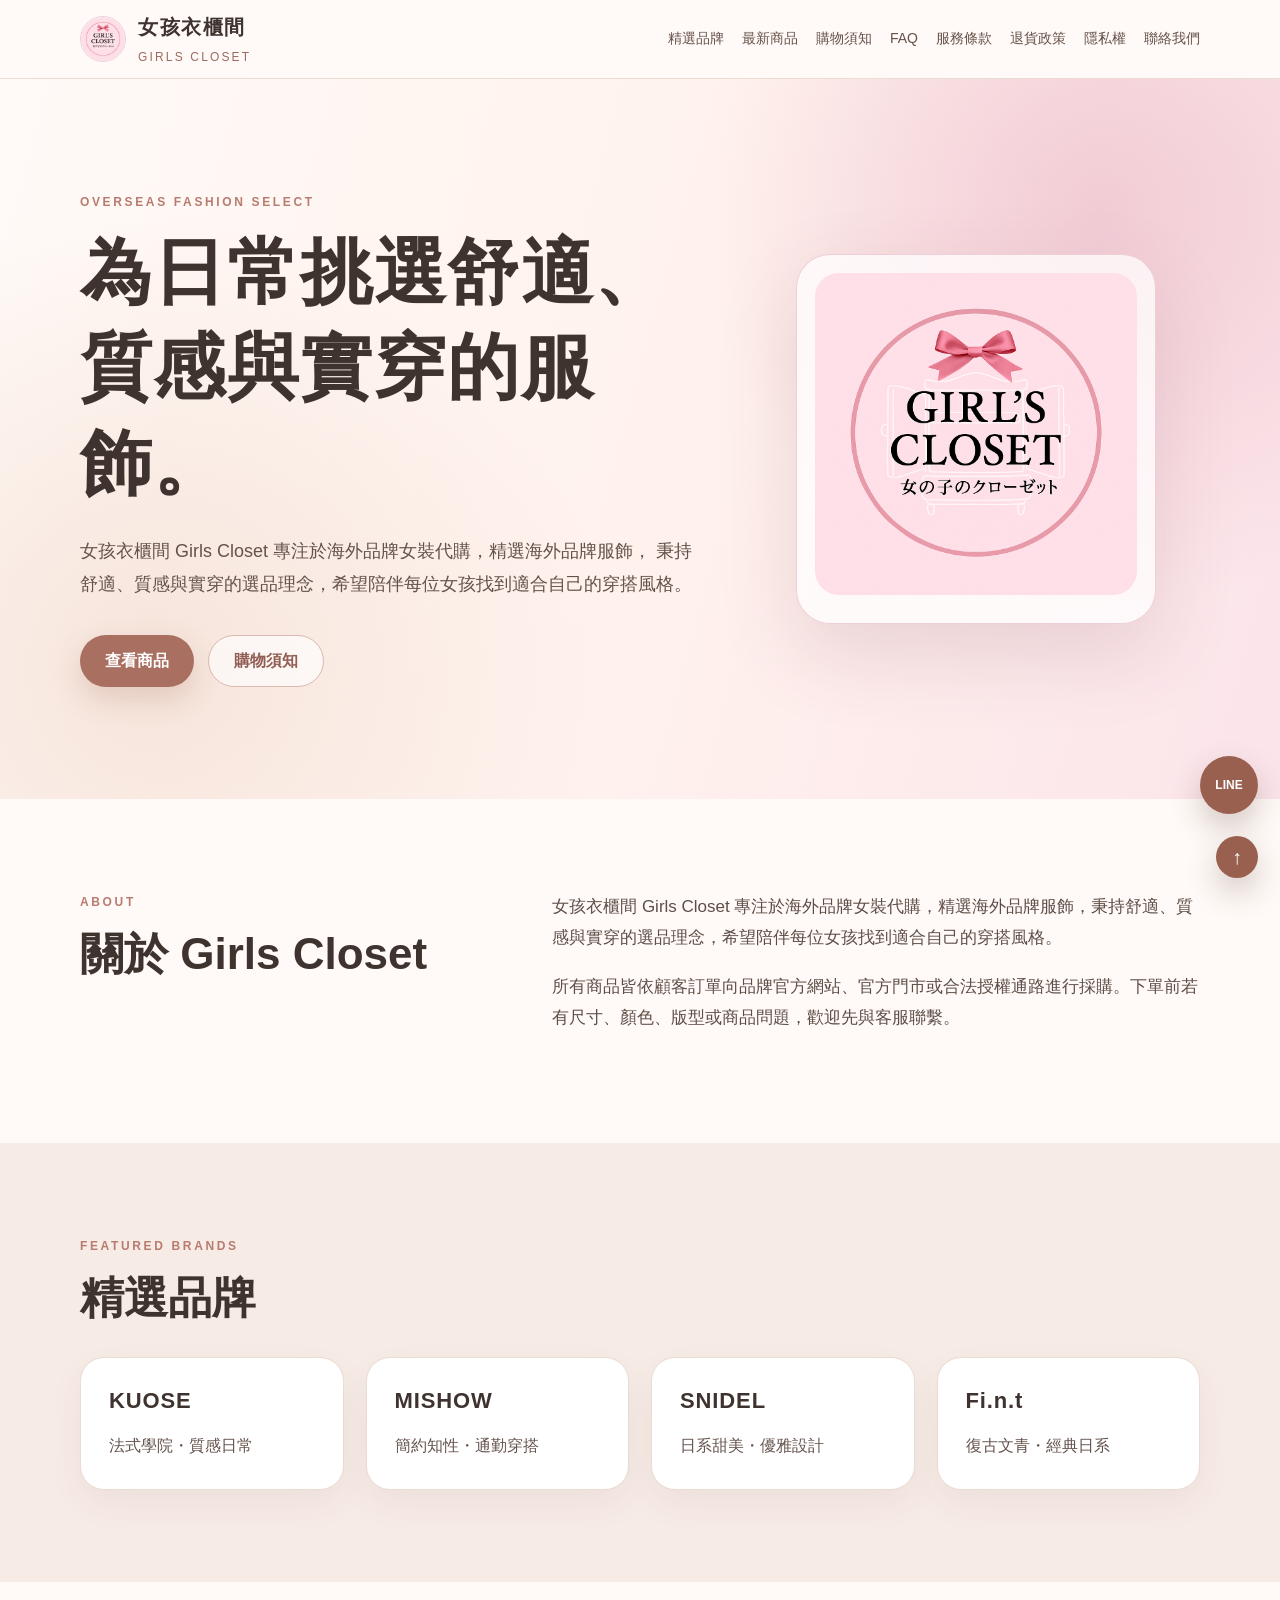
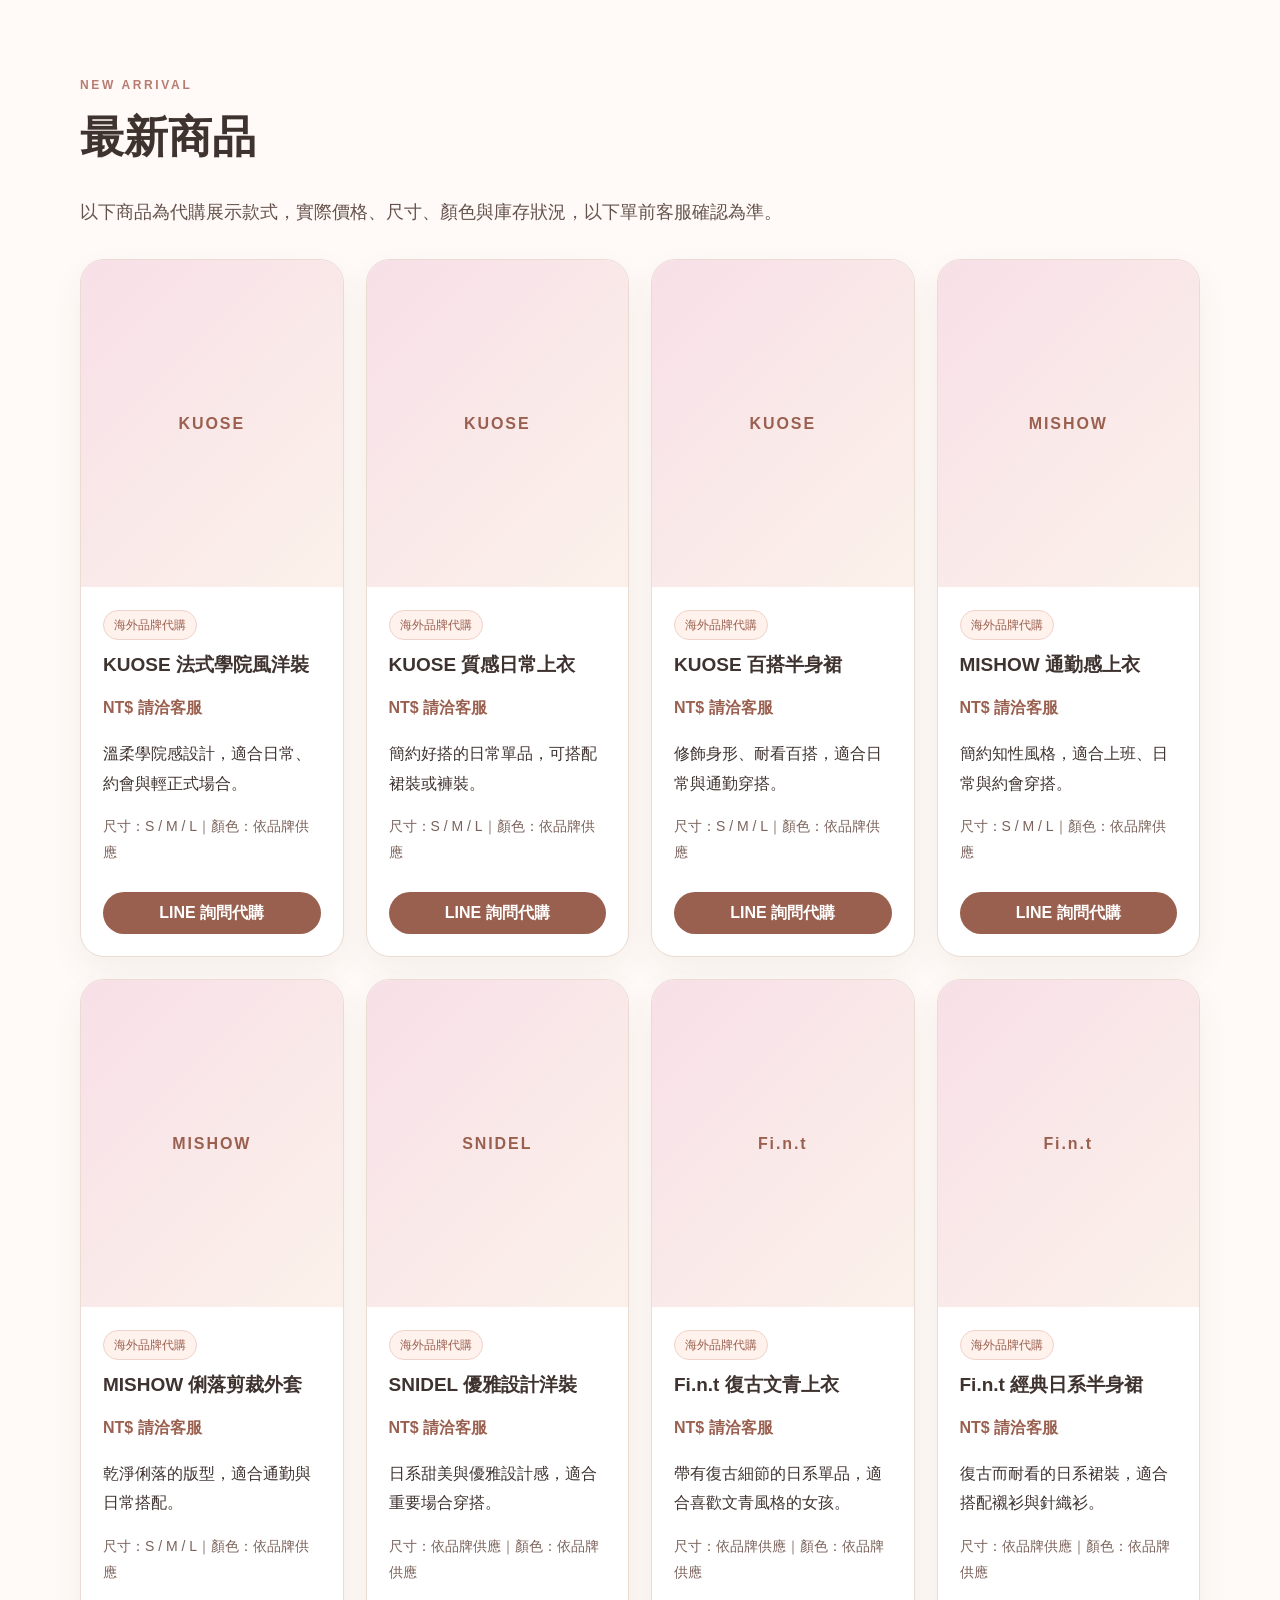
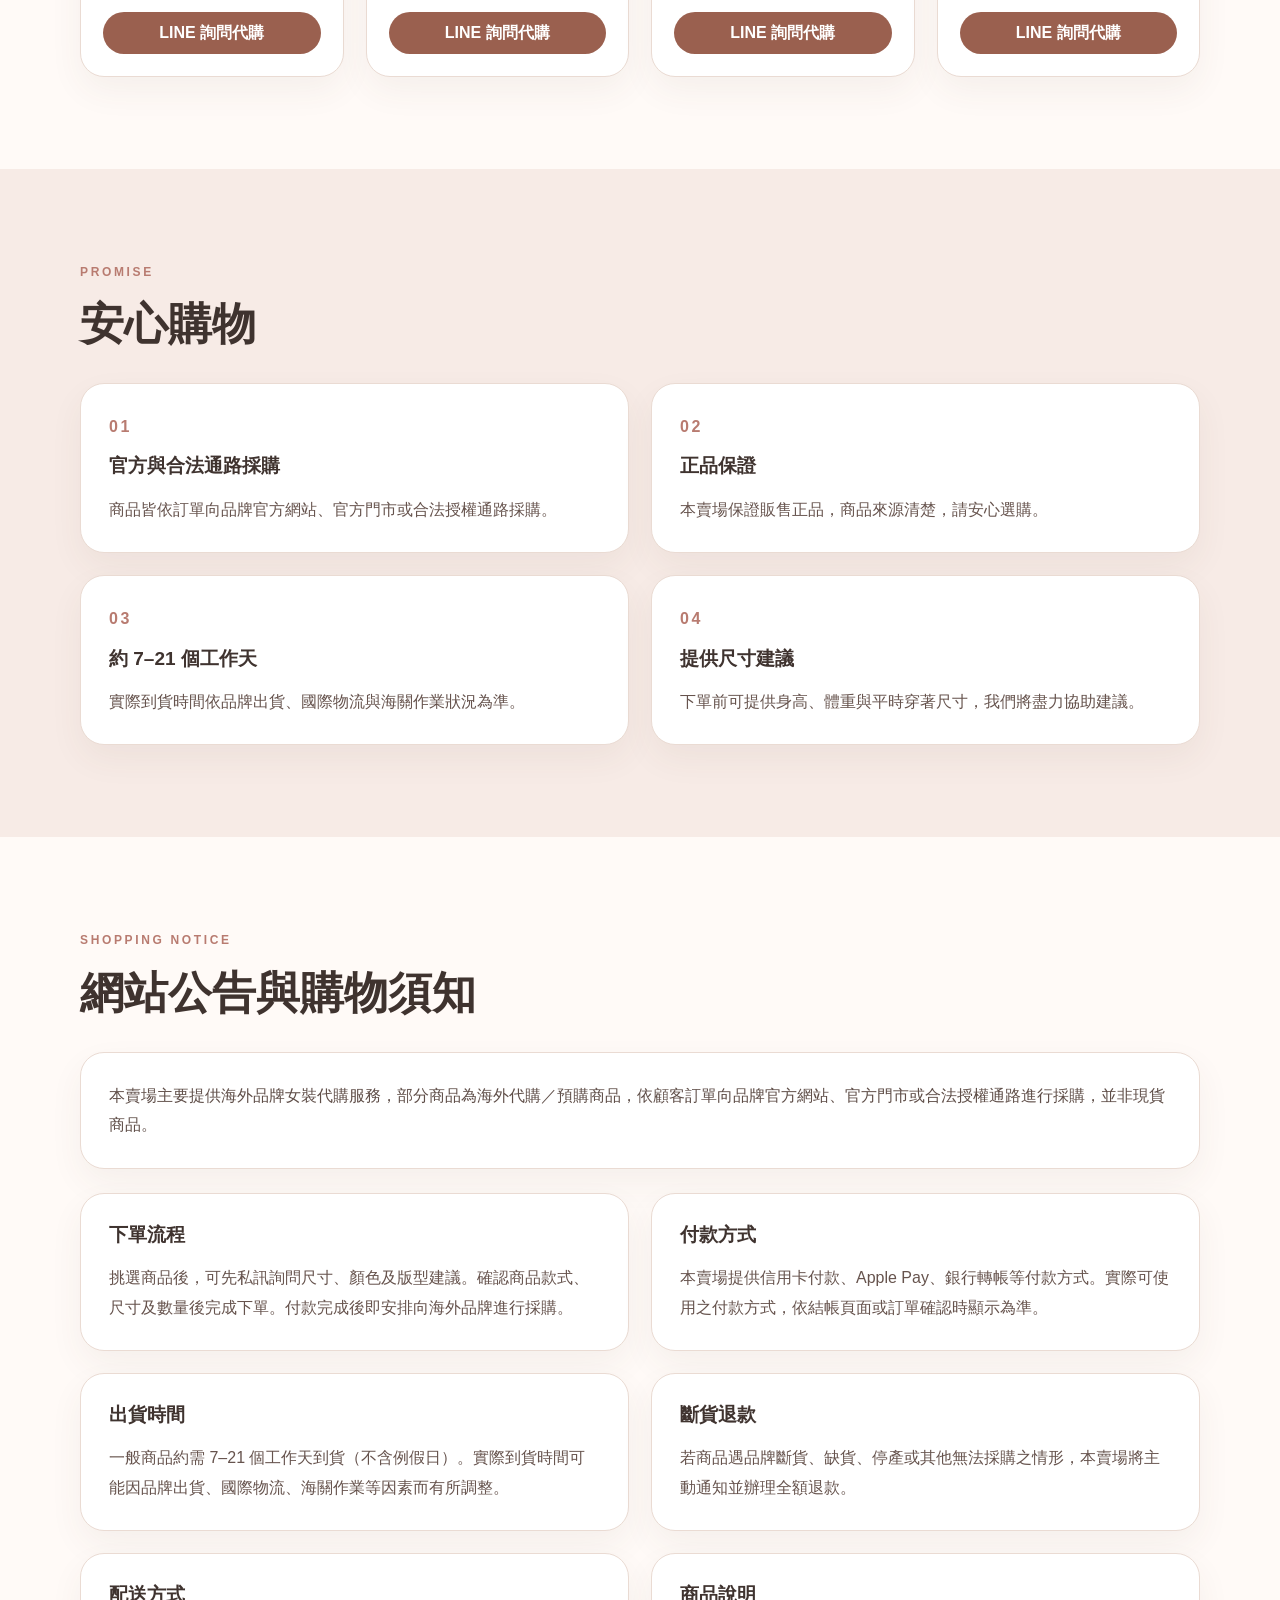
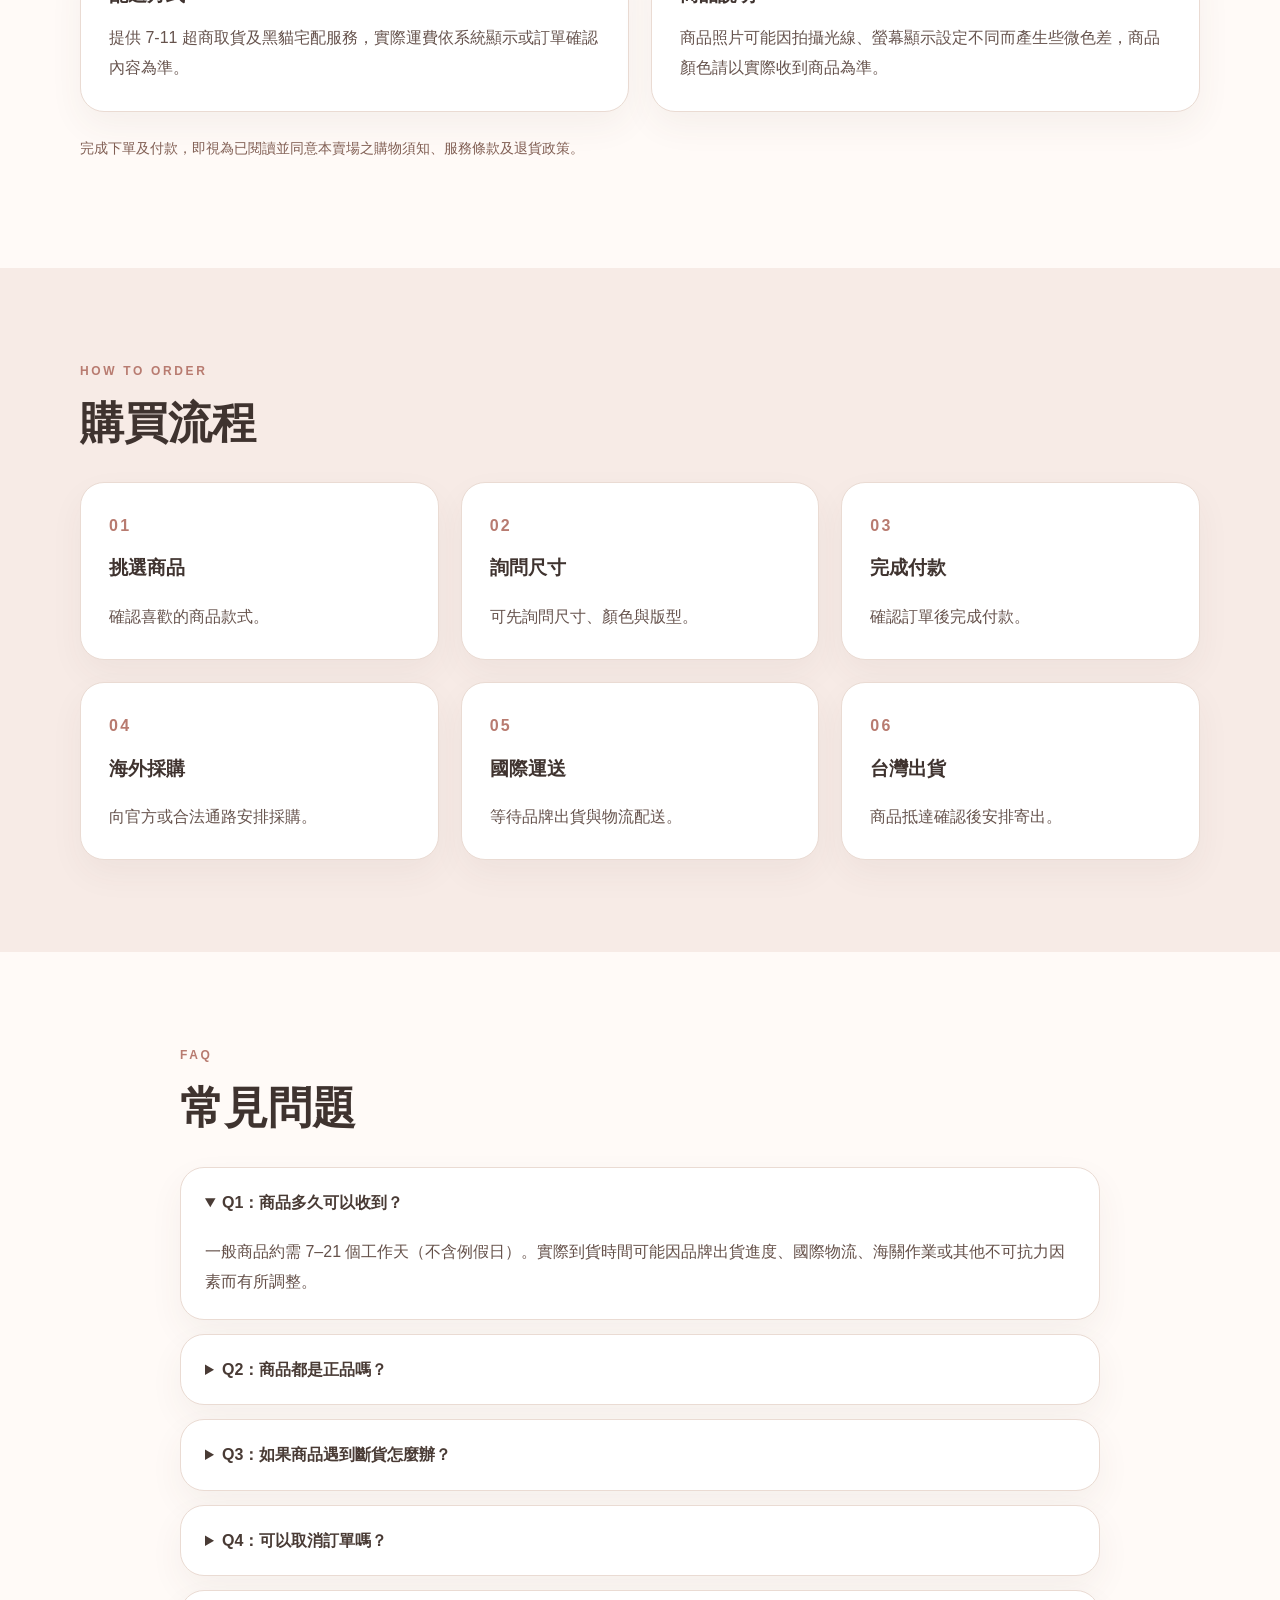
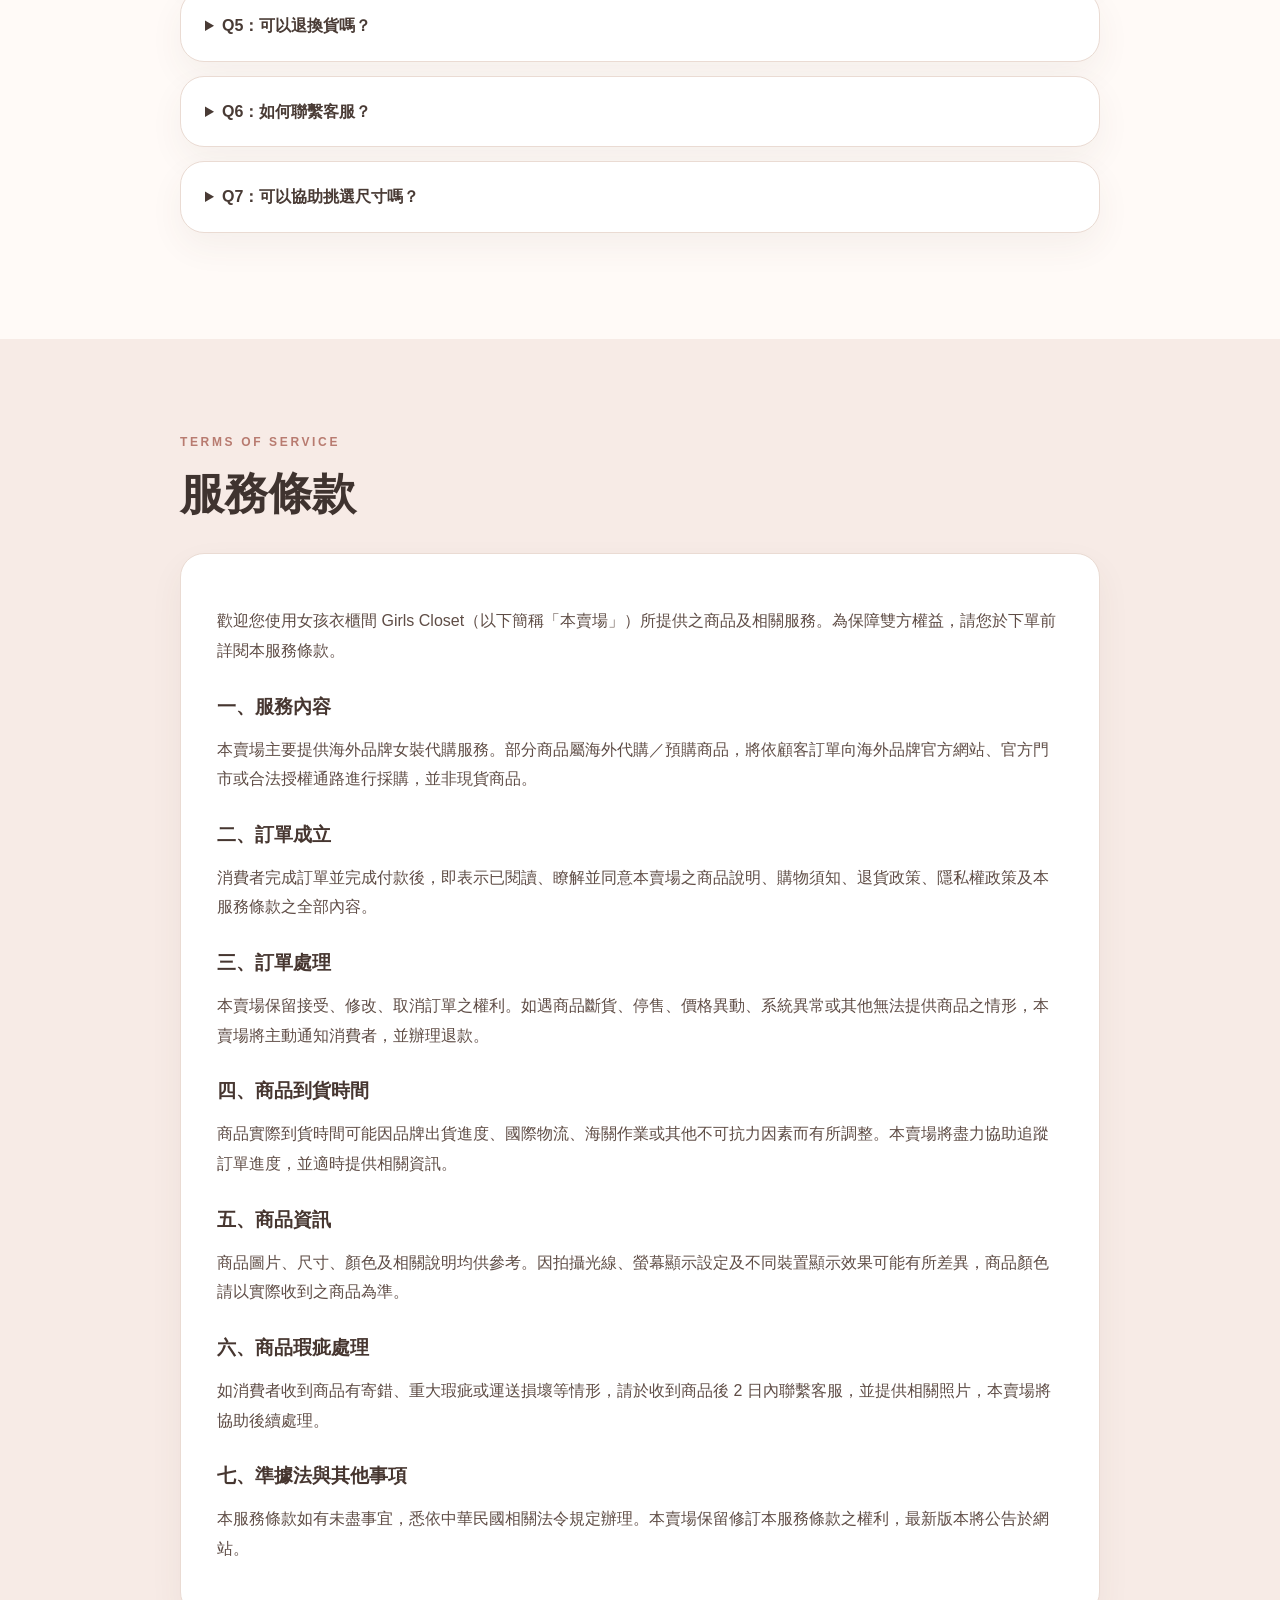
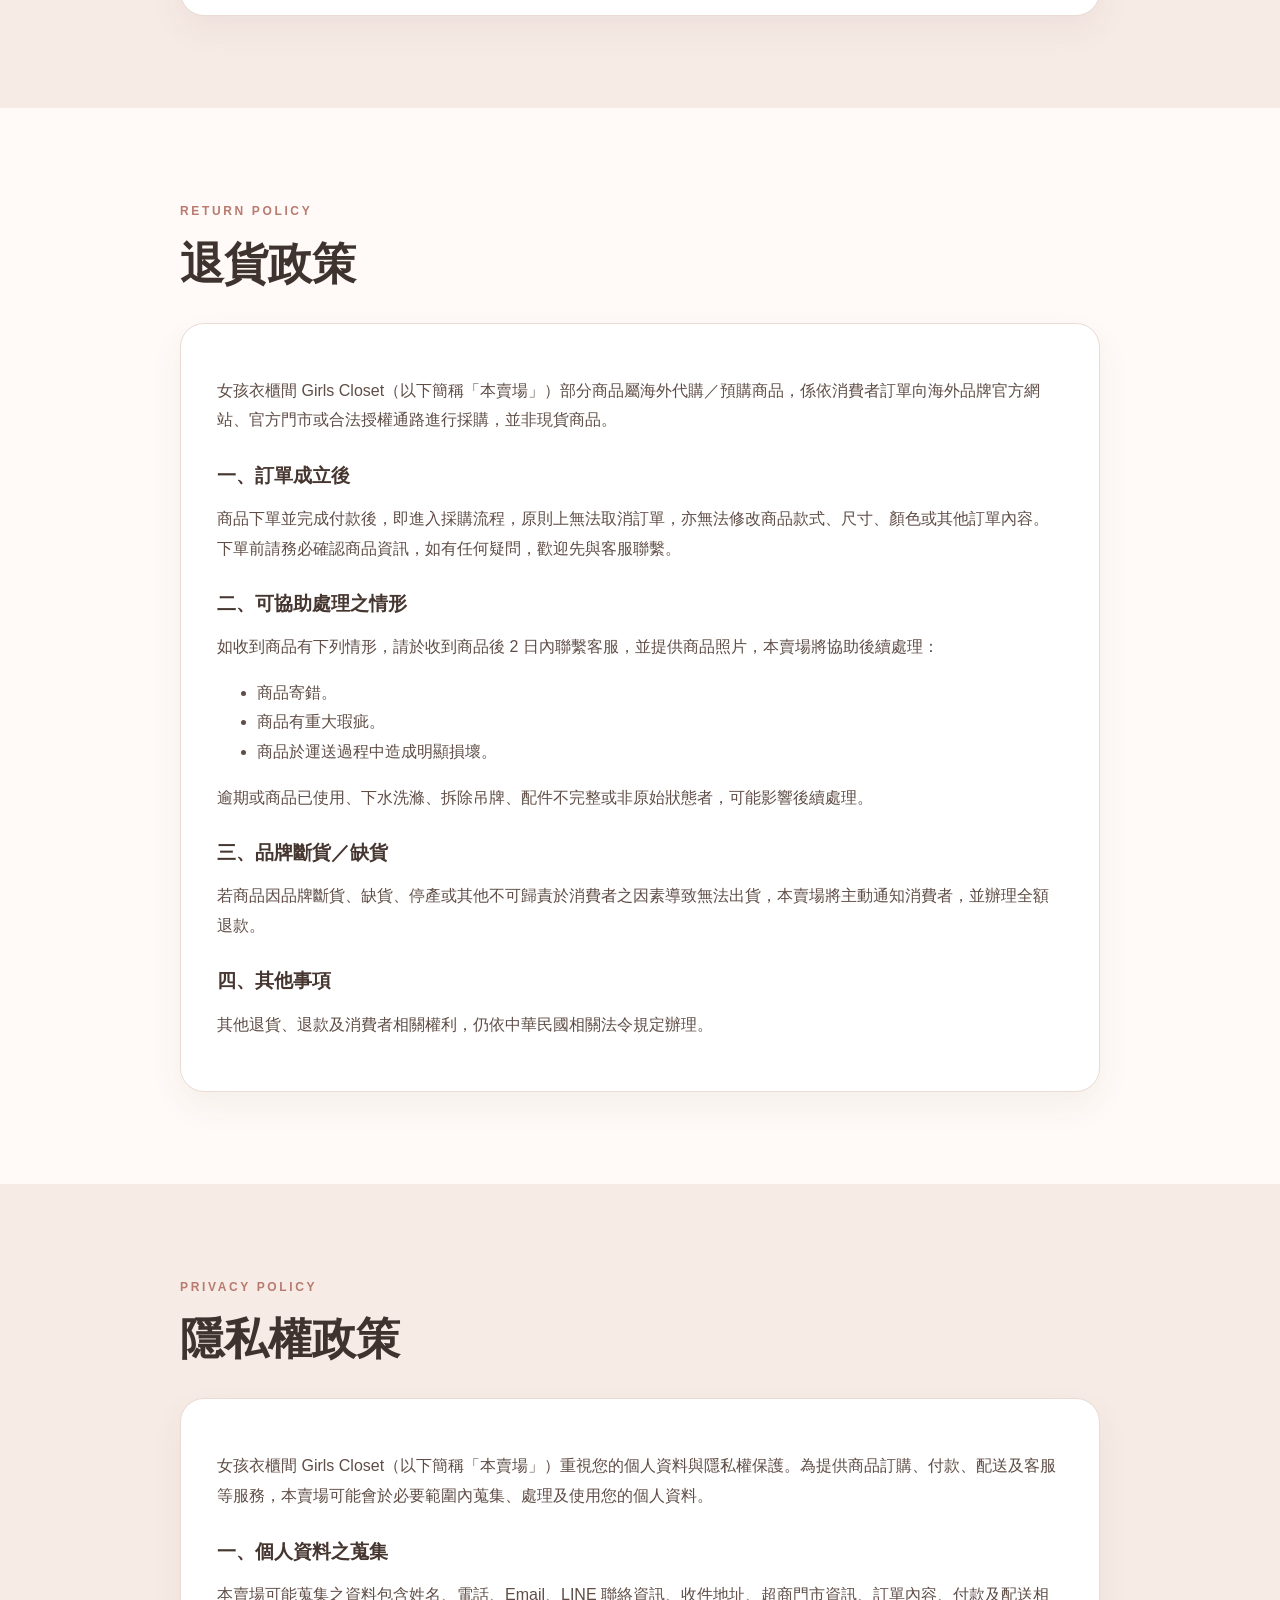
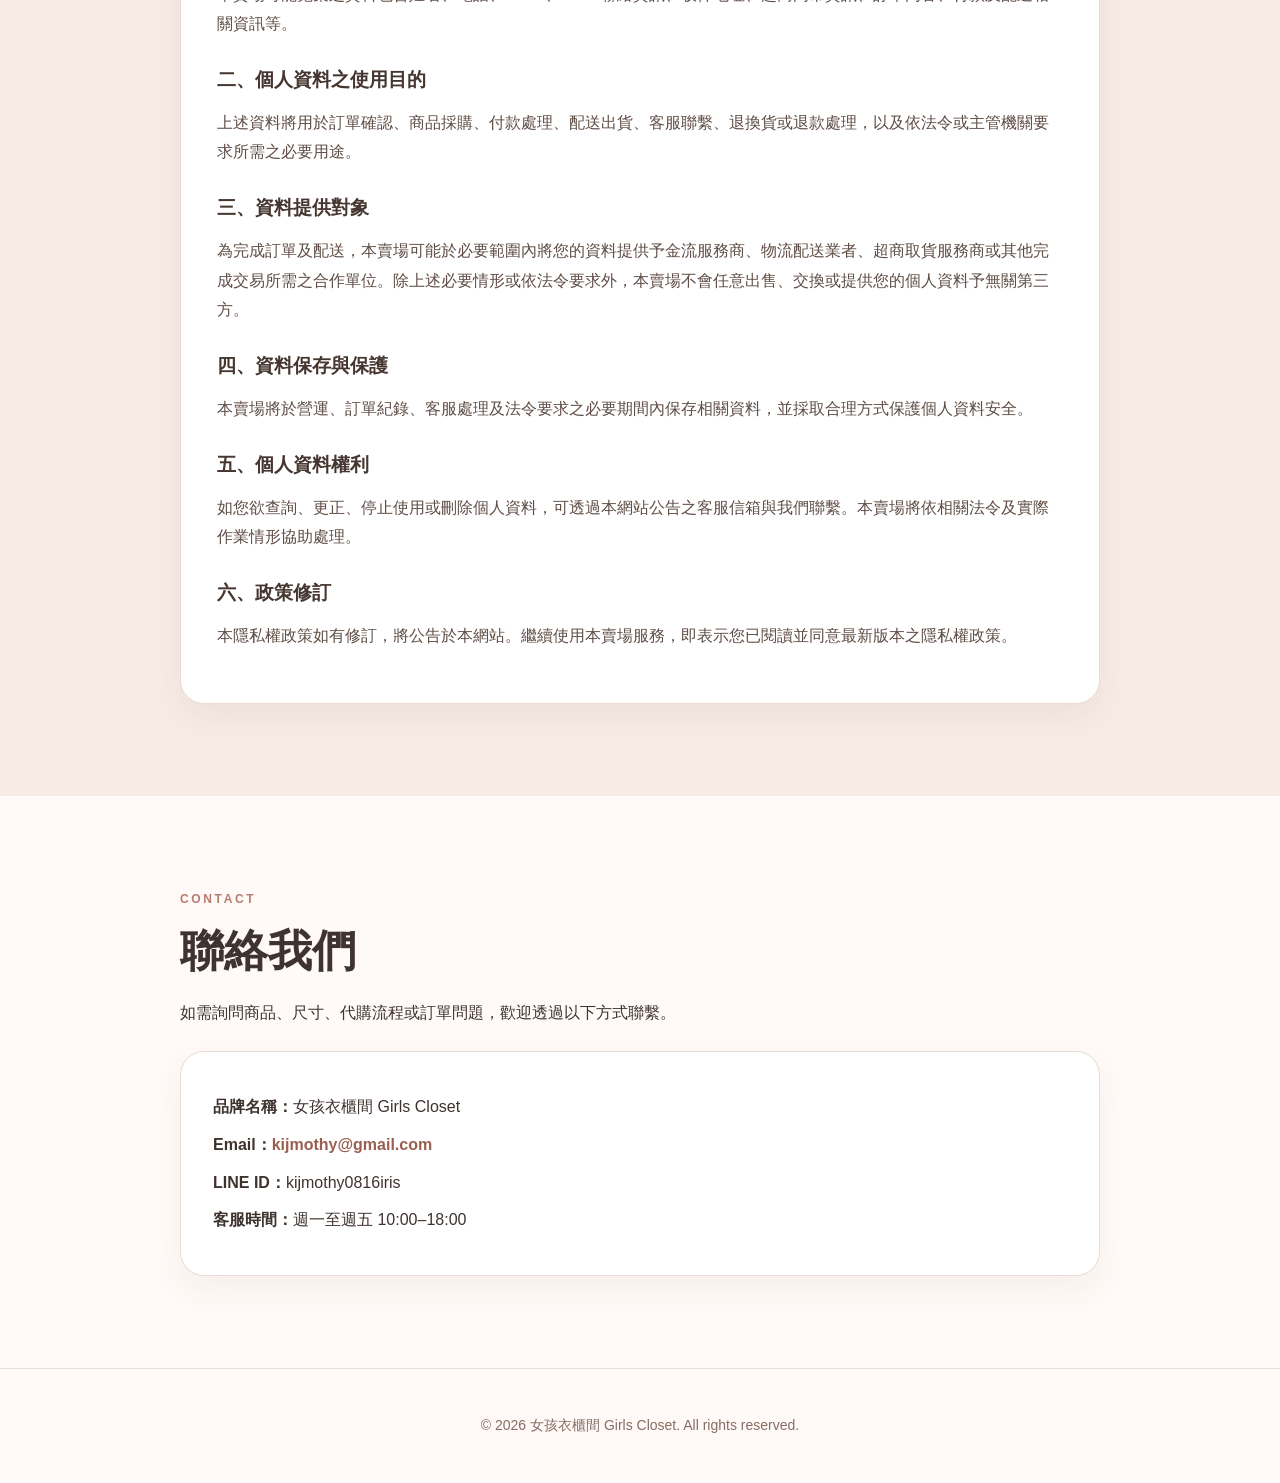
==== commit 46cf1d1e: "Add files via upload" ====
--- a/index.html
+++ b/index.html
@@ -5,11 +5,11 @@
   <meta name="viewport" content="width=device-width, initial-scale=1.0" />
 
   <title>女孩衣櫃間 Girls Closet｜海外品牌女裝代購</title>
-  <meta name="description" content="女孩衣櫃間 Girls Closet 專注於海外品牌女裝代購，精選韓國、日本及其他海外品牌服飾，提供購物須知、常見問題、服務條款、退貨政策與隱私權政策。" />
-  <meta name="keywords" content="女孩衣櫃間, Girls Closet, 海外品牌女裝代購, 韓國服飾代購, 日本服飾代購, 女裝代購" />
+  <meta name="description" content="女孩衣櫃間 Girls Closet 專注於海外品牌女裝代購，精選 KUOSE、MISHOW、SNIDEL、Fi.n.t 等品牌風格服飾，提供代購流程、購物須知、FAQ、服務條款、退貨政策與隱私權政策。" />
+  <meta name="keywords" content="女孩衣櫃間, Girls Closet, 海外品牌女裝代購, KUOSE代購, MISHOW代購, SNIDEL代購, Fi.n.t代購, 女裝代購" />
 
   <meta property="og:title" content="女孩衣櫃間 Girls Closet｜海外品牌女裝代購" />
-  <meta property="og:description" content="精選韓國、日本及其他海外品牌服飾，秉持舒適、質感與實穿的選品理念。" />
+  <meta property="og:description" content="精選海外品牌女裝，秉持舒適、質感與實穿的選品理念。" />
   <meta property="og:image" content="logo.png" />
 
   <link rel="icon" href="logo.png" />
@@ -19,7 +19,7 @@
 <body>
   <header class="site-header">
     <div class="container nav">
-      <a class="brand" href="#top" aria-label="回到首頁">
+      <a class="brand" href="#top" aria-label="女孩衣櫃間 Girls Closet">
         <img src="logo.png" alt="女孩衣櫃間 Girls Closet Logo" />
         <div>
           <span class="brand-cn">女孩衣櫃間</span>
@@ -28,7 +28,8 @@
       </a>
 
       <nav class="nav-links" aria-label="主選單">
-        <a href="#about">關於我們</a>
+        <a href="#brands">精選品牌</a>
+        <a href="#products">最新商品</a>
         <a href="#notice">購物須知</a>
         <a href="#faq">FAQ</a>
         <a href="#terms">服務條款</a>
@@ -43,15 +44,15 @@
     <section class="hero">
       <div class="container hero-grid">
         <div class="hero-copy">
-          <p class="eyebrow">Korean, Japanese & Overseas Fashion Select</p>
+          <p class="eyebrow">Overseas Fashion Select</p>
           <h1>為日常挑選舒適、質感與實穿的服飾。</h1>
           <p class="hero-text">
-            女孩衣櫃間 Girls Closet 專注於海外品牌女裝代購，精選韓國、日本及其他海外品牌服飾，
+            女孩衣櫃間 Girls Closet 專注於海外品牌女裝代購，精選海外品牌服飾，
             秉持舒適、質感與實穿的選品理念，希望陪伴每位女孩找到適合自己的穿搭風格。
           </p>
           <div class="hero-actions">
-            <a class="button primary" href="#notice">查看購物須知</a>
-            <a class="button secondary" href="#contact">聯絡客服</a>
+            <a class="button primary" href="#products">查看商品</a>
+            <a class="button secondary" href="#notice">購物須知</a>
           </div>
         </div>
 
@@ -69,13 +70,144 @@
         </div>
         <div class="prose">
           <p>
-            女孩衣櫃間 Girls Closet 專注於海外品牌女裝代購，精選韓國、日本及其他海外品牌服飾，
-            秉持舒適、質感與實穿的選品理念，希望陪伴每位女孩找到適合自己的穿搭風格。
+            女孩衣櫃間 Girls Closet 專注於海外品牌女裝代購，精選海外品牌服飾，秉持舒適、質感與實穿的選品理念，希望陪伴每位女孩找到適合自己的穿搭風格。
           </p>
           <p>
-            所有商品皆依顧客訂單向品牌官方網站、官方門市或合法授權通路進行採購。
-            如有尺寸、商品或版型問題，歡迎於下單前與我們聯繫。
+            所有商品皆依顧客訂單向品牌官方網站、官方門市或合法授權通路進行採購。下單前若有尺寸、顏色、版型或商品問題，歡迎先與客服聯繫。
           </p>
+        </div>
+      </div>
+    </section>
+
+    <section id="brands" class="section soft">
+      <div class="container">
+        <p class="section-label">Featured Brands</p>
+        <h2>精選品牌</h2>
+        <div class="brand-grid">
+          <article>
+            <h3>KUOSE</h3>
+            <p>法式學院・質感日常</p>
+          </article>
+          <article>
+            <h3>MISHOW</h3>
+            <p>簡約知性・通勤穿搭</p>
+          </article>
+          <article>
+            <h3>SNIDEL</h3>
+            <p>日系甜美・優雅設計</p>
+          </article>
+          <article>
+            <h3>Fi.n.t</h3>
+            <p>復古文青・經典日系</p>
+          </article>
+        </div>
+      </div>
+    </section>
+
+    <section id="products" class="section">
+      <div class="container">
+        <p class="section-label">New Arrival</p>
+        <h2>最新商品</h2>
+        <p class="section-intro">
+          以下商品為代購展示款式，實際價格、尺寸、顏色與庫存狀況，以下單前客服確認為準。
+        </p>
+
+        <div class="product-grid">
+          <article class="product-card">
+            <div class="product-image placeholder">KUOSE</div>
+            <div class="product-content">
+              <span class="tag">海外品牌代購</span>
+              <h3>KUOSE 法式學院風洋裝</h3>
+              <p class="price">NT$ 請洽客服</p>
+              <p>溫柔學院感設計，適合日常、約會與輕正式場合。</p>
+              <p class="meta">尺寸：S / M / L｜顏色：依品牌供應</p>
+              <a class="line-button" href="#contact">LINE 詢問代購</a>
+            </div>
+          </article>
+
+          <article class="product-card">
+            <div class="product-image placeholder">KUOSE</div>
+            <div class="product-content">
+              <span class="tag">海外品牌代購</span>
+              <h3>KUOSE 質感日常上衣</h3>
+              <p class="price">NT$ 請洽客服</p>
+              <p>簡約好搭的日常單品，可搭配裙裝或褲裝。</p>
+              <p class="meta">尺寸：S / M / L｜顏色：依品牌供應</p>
+              <a class="line-button" href="#contact">LINE 詢問代購</a>
+            </div>
+          </article>
+
+          <article class="product-card">
+            <div class="product-image placeholder">KUOSE</div>
+            <div class="product-content">
+              <span class="tag">海外品牌代購</span>
+              <h3>KUOSE 百搭半身裙</h3>
+              <p class="price">NT$ 請洽客服</p>
+              <p>修飾身形、耐看百搭，適合日常與通勤穿搭。</p>
+              <p class="meta">尺寸：S / M / L｜顏色：依品牌供應</p>
+              <a class="line-button" href="#contact">LINE 詢問代購</a>
+            </div>
+          </article>
+
+          <article class="product-card">
+            <div class="product-image placeholder">MISHOW</div>
+            <div class="product-content">
+              <span class="tag">海外品牌代購</span>
+              <h3>MISHOW 通勤感上衣</h3>
+              <p class="price">NT$ 請洽客服</p>
+              <p>簡約知性風格，適合上班、日常與約會穿搭。</p>
+              <p class="meta">尺寸：S / M / L｜顏色：依品牌供應</p>
+              <a class="line-button" href="#contact">LINE 詢問代購</a>
+            </div>
+          </article>
+
+          <article class="product-card">
+            <div class="product-image placeholder">MISHOW</div>
+            <div class="product-content">
+              <span class="tag">海外品牌代購</span>
+              <h3>MISHOW 俐落剪裁外套</h3>
+              <p class="price">NT$ 請洽客服</p>
+              <p>乾淨俐落的版型，適合通勤與日常搭配。</p>
+              <p class="meta">尺寸：S / M / L｜顏色：依品牌供應</p>
+              <a class="line-button" href="#contact">LINE 詢問代購</a>
+            </div>
+          </article>
+
+          <article class="product-card">
+            <div class="product-image placeholder">SNIDEL</div>
+            <div class="product-content">
+              <span class="tag">海外品牌代購</span>
+              <h3>SNIDEL 優雅設計洋裝</h3>
+              <p class="price">NT$ 請洽客服</p>
+              <p>日系甜美與優雅設計感，適合重要場合穿搭。</p>
+              <p class="meta">尺寸：依品牌供應｜顏色：依品牌供應</p>
+              <a class="line-button" href="#contact">LINE 詢問代購</a>
+            </div>
+          </article>
+
+          <article class="product-card">
+            <div class="product-image placeholder">Fi.n.t</div>
+            <div class="product-content">
+              <span class="tag">海外品牌代購</span>
+              <h3>Fi.n.t 復古文青上衣</h3>
+              <p class="price">NT$ 請洽客服</p>
+              <p>帶有復古細節的日系單品，適合喜歡文青風格的女孩。</p>
+              <p class="meta">尺寸：依品牌供應｜顏色：依品牌供應</p>
+              <a class="line-button" href="#contact">LINE 詢問代購</a>
+            </div>
+          </article>
+
+          <article class="product-card">
+            <div class="product-image placeholder">Fi.n.t</div>
+            <div class="product-content">
+              <span class="tag">海外品牌代購</span>
+              <h3>Fi.n.t 經典日系半身裙</h3>
+              <p class="price">NT$ 請洽客服</p>
+              <p>復古而耐看的日系裙裝，適合搭配襯衫與針織衫。</p>
+              <p class="meta">尺寸：依品牌供應｜顏色：依品牌供應</p>
+              <a class="line-button" href="#contact">LINE 詢問代購</a>
+            </div>
+          </article>
         </div>
       </div>
     </section>
@@ -87,13 +219,13 @@
         <div class="feature-grid">
           <article class="feature-card">
             <span>01</span>
-            <h3>海外品牌女裝代購</h3>
-            <p>精選韓國、日本及其他海外品牌服飾，專注女裝代購服務。</p>
+            <h3>官方與合法通路採購</h3>
+            <p>商品皆依訂單向品牌官方網站、官方門市或合法授權通路採購。</p>
           </article>
           <article class="feature-card">
             <span>02</span>
-            <h3>官方與合法通路採購</h3>
-            <p>依訂單向品牌官方網站、官方門市或合法授權通路採購。</p>
+            <h3>正品保證</h3>
+            <p>本賣場保證販售正品，商品來源清楚，請安心選購。</p>
           </article>
           <article class="feature-card">
             <span>03</span>
@@ -103,7 +235,7 @@
           <article class="feature-card">
             <span>04</span>
             <h3>提供尺寸建議</h3>
-            <p>下單前可提供身高、體重與平時穿著尺寸，我們會盡力協助建議。</p>
+            <p>下單前可提供身高、體重與平時穿著尺寸，我們將盡力協助建議。</p>
           </article>
         </div>
       </div>
@@ -113,10 +245,10 @@
       <div class="container">
         <p class="section-label">Shopping Notice</p>
         <h2>網站公告與購物須知</h2>
+
         <div class="notice-box">
           <p>
-            歡迎來到女孩衣櫃間 Girls Closet。本賣場主要提供海外品牌女裝代購服務，
-            部分商品為海外代購／預購商品，依顧客訂單向品牌官方網站、官方門市或合法授權通路進行採購，並非現貨商品。
+            本賣場主要提供海外品牌女裝代購服務，部分商品為海外代購／預購商品，依顧客訂單向品牌官方網站、官方門市或合法授權通路進行採購，並非現貨商品。
           </p>
         </div>
 
@@ -142,8 +274,8 @@
             <p>提供 7-11 超商取貨及黑貓宅配服務，實際運費依系統顯示或訂單確認內容為準。</p>
           </article>
           <article class="card">
-            <h3>商品說明與正品保證</h3>
-            <p>商品照片可能因拍攝光線或螢幕設定產生些微色差。商品皆由海外官方網站、官方門市或合法授權通路購入，保證販售正品。</p>
+            <h3>商品說明</h3>
+            <p>商品照片可能因拍攝光線、螢幕顯示設定不同而產生些微色差，商品顏色請以實際收到商品為準。</p>
           </article>
         </div>
 
--- a/style.css
+++ b/style.css
@@ -9,7 +9,7 @@
 body {
   margin: 0;
   font-family: "Noto Sans TC", "PingFang TC", "Microsoft JhengHei", Arial, sans-serif;
-  color: #3d332f;
+  color: #3f332f;
   background: #fffaf7;
   line-height: 1.85;
 }
@@ -53,8 +53,8 @@
 }
 
 .brand img {
-  width: 44px;
-  height: 44px;
+  width: 46px;
+  height: 46px;
   object-fit: cover;
   border-radius: 50%;
   border: 1px solid #ead1dc;
@@ -139,8 +139,9 @@
   margin-bottom: 10px;
 }
 
-.hero-text {
-  max-width: 680px;
+.hero-text,
+.section-intro {
+  max-width: 760px;
   font-size: 18px;
   color: #65524c;
 }
@@ -221,38 +222,122 @@
   color: #5f4e48;
 }
 
+.brand-grid,
 .feature-grid,
-.cards.two {
+.cards.two,
+.product-grid {
   display: grid;
+  grid-template-columns: repeat(4, minmax(0, 1fr));
+  gap: 22px;
+}
+
+.cards.two,
+.feature-grid {
   grid-template-columns: repeat(2, minmax(0, 1fr));
-  gap: 22px;
-}
-
+}
+
+.brand-grid article,
 .feature-card,
 .card,
 .notice-box,
 .policy-box,
 .contact-card,
-details {
+details,
+.product-card {
   background: #fff;
   border: 1px solid #eadbd3;
   border-radius: 24px;
   box-shadow: 0 14px 34px rgba(87, 60, 50, 0.06);
 }
 
+.brand-grid article,
 .feature-card,
 .card {
   padding: 28px;
 }
 
-.feature-card {
+.brand-grid h3 {
+  font-size: 22px;
+  letter-spacing: 0.04em;
+}
+
+.brand-grid p,
+.feature-card p,
+.card p {
+  margin-bottom: 0;
+  color: #66534d;
+}
+
+.product-grid {
+  grid-template-columns: repeat(4, minmax(0, 1fr));
+  margin-top: 30px;
+}
+
+.product-card {
+  overflow: hidden;
   transition: transform .2s ease, box-shadow .2s ease;
 }
 
+.product-card:hover,
 .feature-card:hover,
-.card:hover {
+.card:hover,
+.brand-grid article:hover {
   transform: translateY(-3px);
   box-shadow: 0 18px 40px rgba(87, 60, 50, 0.09);
+}
+
+.product-image {
+  aspect-ratio: 4 / 5;
+  display: flex;
+  align-items: center;
+  justify-content: center;
+  background:
+    linear-gradient(135deg, rgba(247, 220, 229, .9), rgba(251, 240, 232, .9));
+  color: #9a604f;
+  font-weight: 900;
+  letter-spacing: 0.12em;
+}
+
+.product-content {
+  padding: 22px;
+}
+
+.tag {
+  display: inline-flex;
+  font-size: 12px;
+  color: #9a604f;
+  background: #fff1ec;
+  border: 1px solid #efd2c9;
+  border-radius: 999px;
+  padding: 3px 10px;
+  margin-bottom: 12px;
+}
+
+.price {
+  font-weight: 900;
+  color: #9a604f;
+}
+
+.meta {
+  color: #7a625a;
+  font-size: 14px;
+}
+
+.line-button {
+  display: inline-flex;
+  margin-top: 12px;
+  width: 100%;
+  min-height: 42px;
+  align-items: center;
+  justify-content: center;
+  color: white;
+  background: #9a604f;
+  border-radius: 999px;
+  font-weight: 800;
+}
+
+.line-button:hover {
+  background: #835143;
 }
 
 .feature-card span {
@@ -261,12 +346,6 @@
   font-weight: 900;
   letter-spacing: 0.16em;
   margin-bottom: 12px;
-}
-
-.feature-card p,
-.card p {
-  margin-bottom: 0;
-  color: #66534d;
 }
 
 .notice-box {
@@ -405,6 +484,13 @@
   font-size: 14px;
 }
 
+@media (max-width: 1100px) {
+  .product-grid,
+  .brand-grid {
+    grid-template-columns: repeat(2, minmax(0, 1fr));
+  }
+}
+
 @media (max-width: 960px) {
   .nav {
     align-items: flex-start;
@@ -442,7 +528,12 @@
   }
 }
 
-@media (max-width: 560px) {
+@media (max-width: 620px) {
+  .brand-grid,
+  .product-grid {
+    grid-template-columns: 1fr;
+  }
+
   .brand img {
     width: 40px;
     height: 40px;
@@ -460,7 +551,8 @@
     font-size: 38px;
   }
 
-  .hero-text {
+  .hero-text,
+  .section-intro {
     font-size: 16px;
   }
 
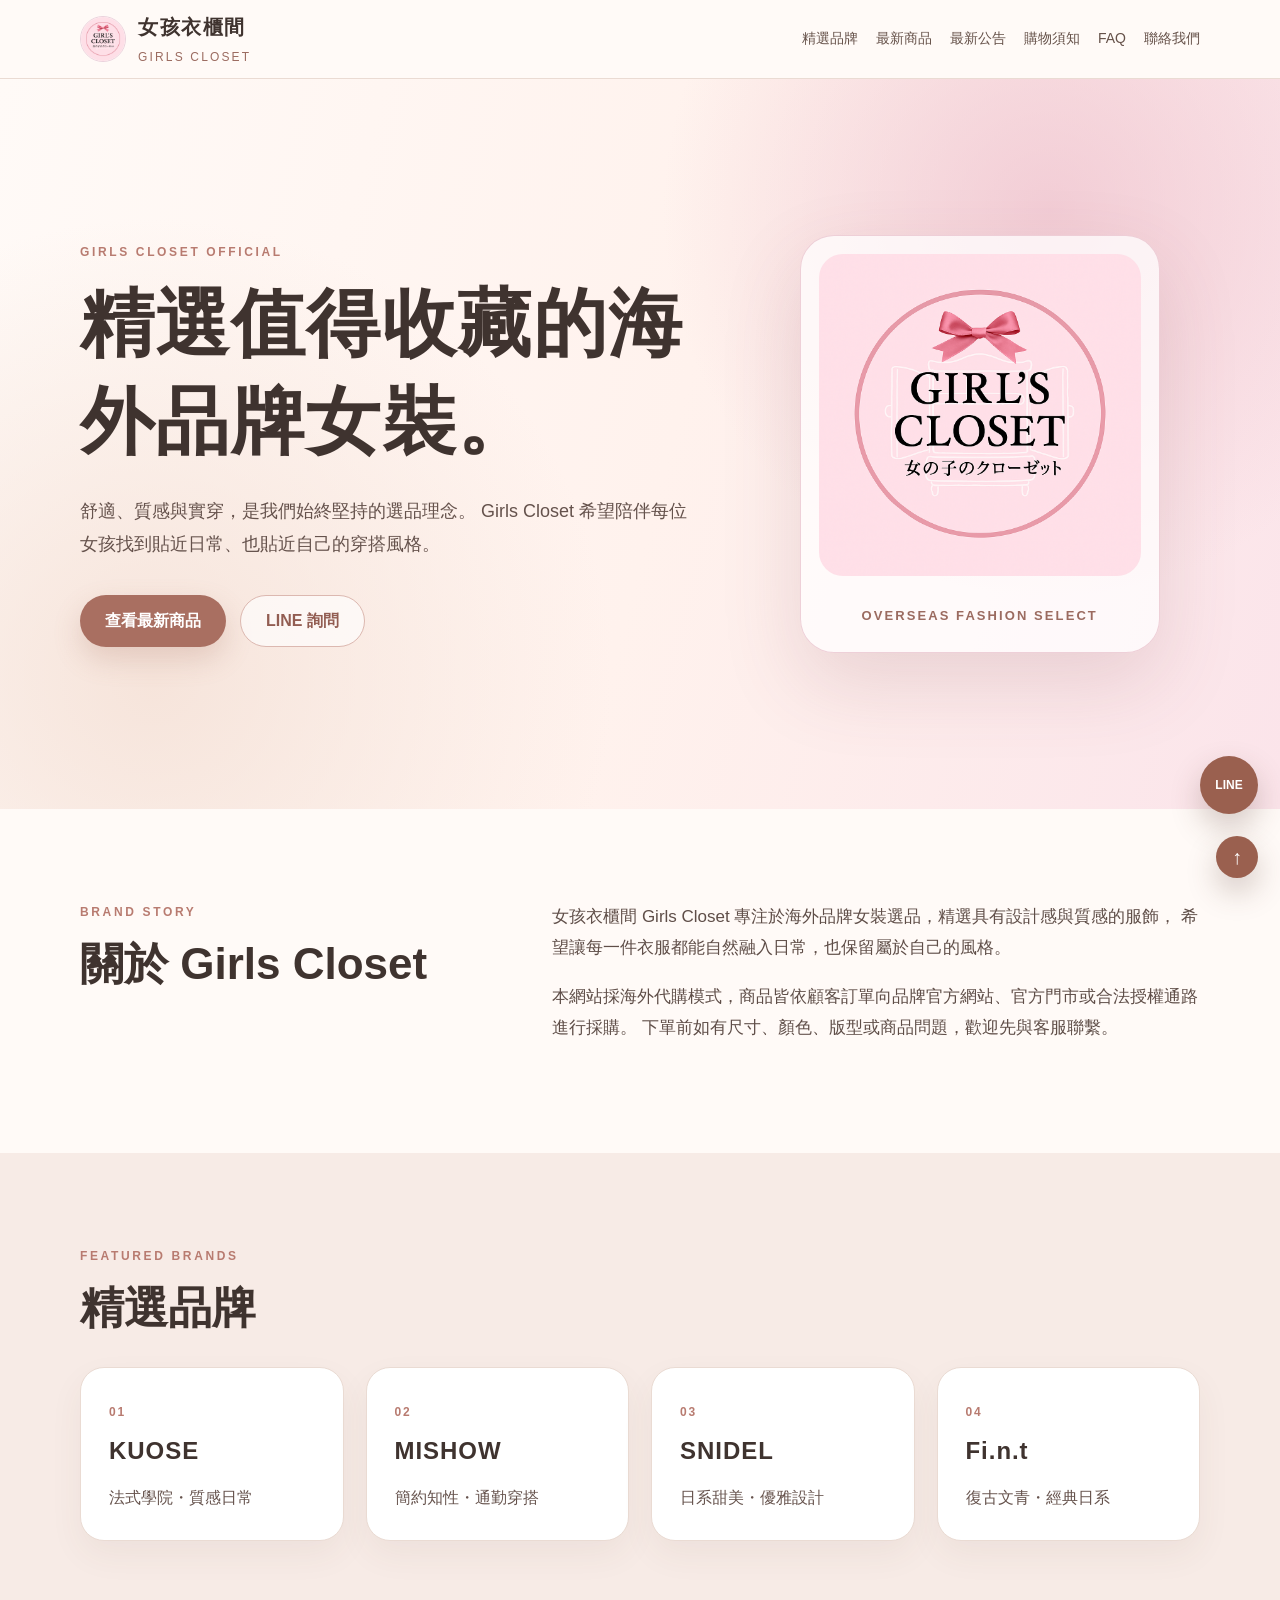
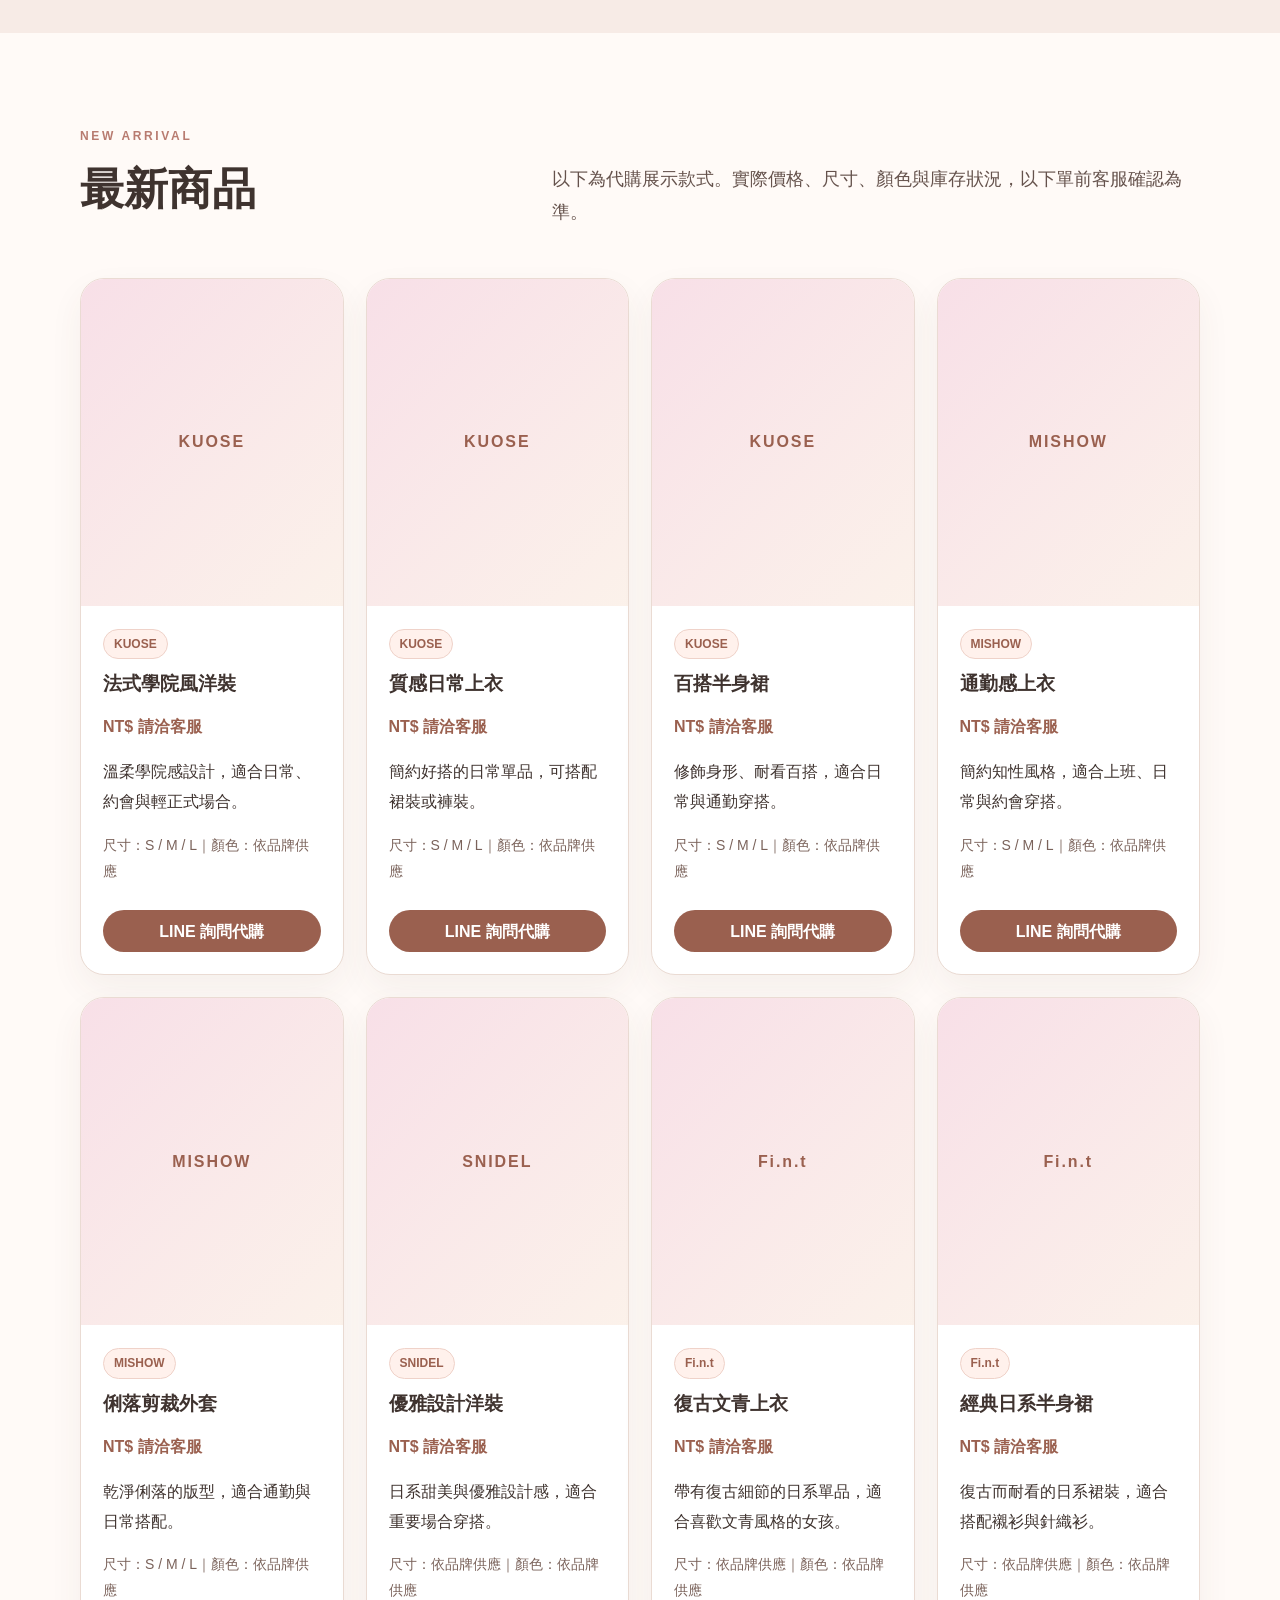
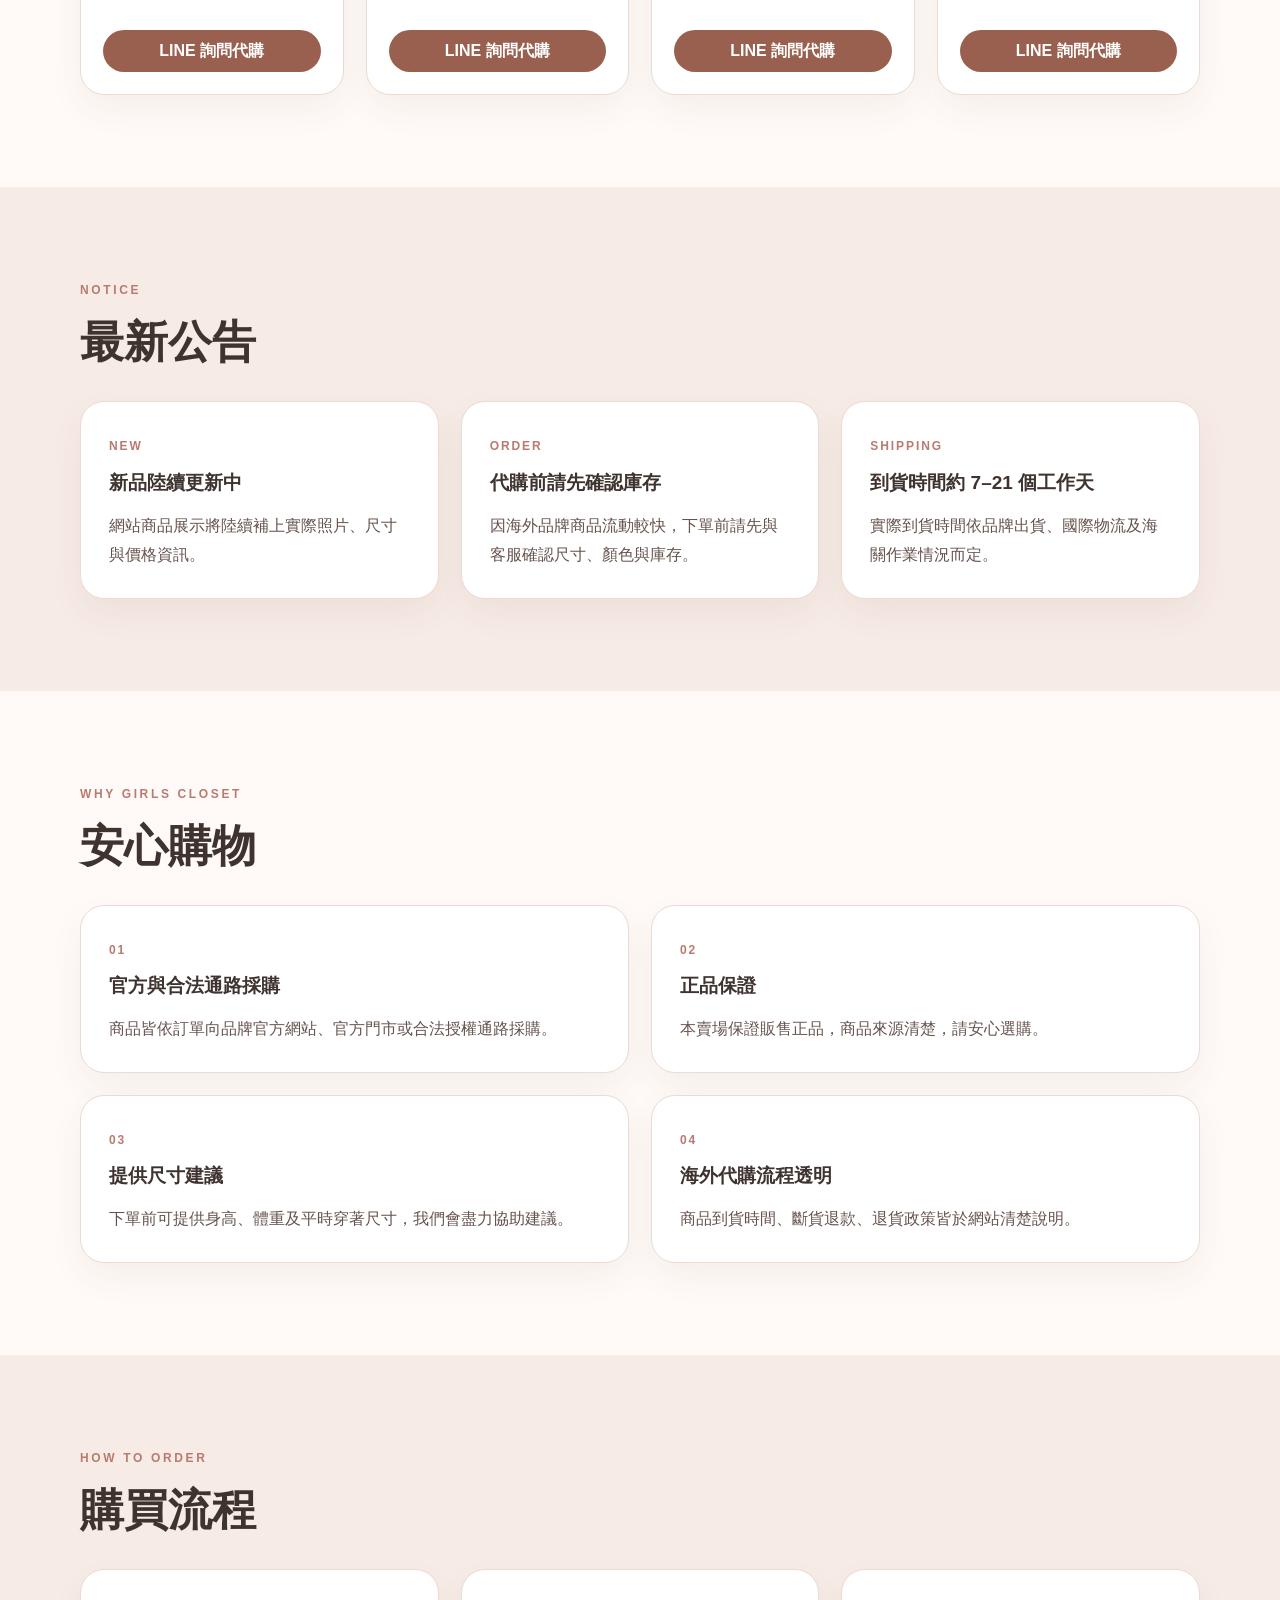
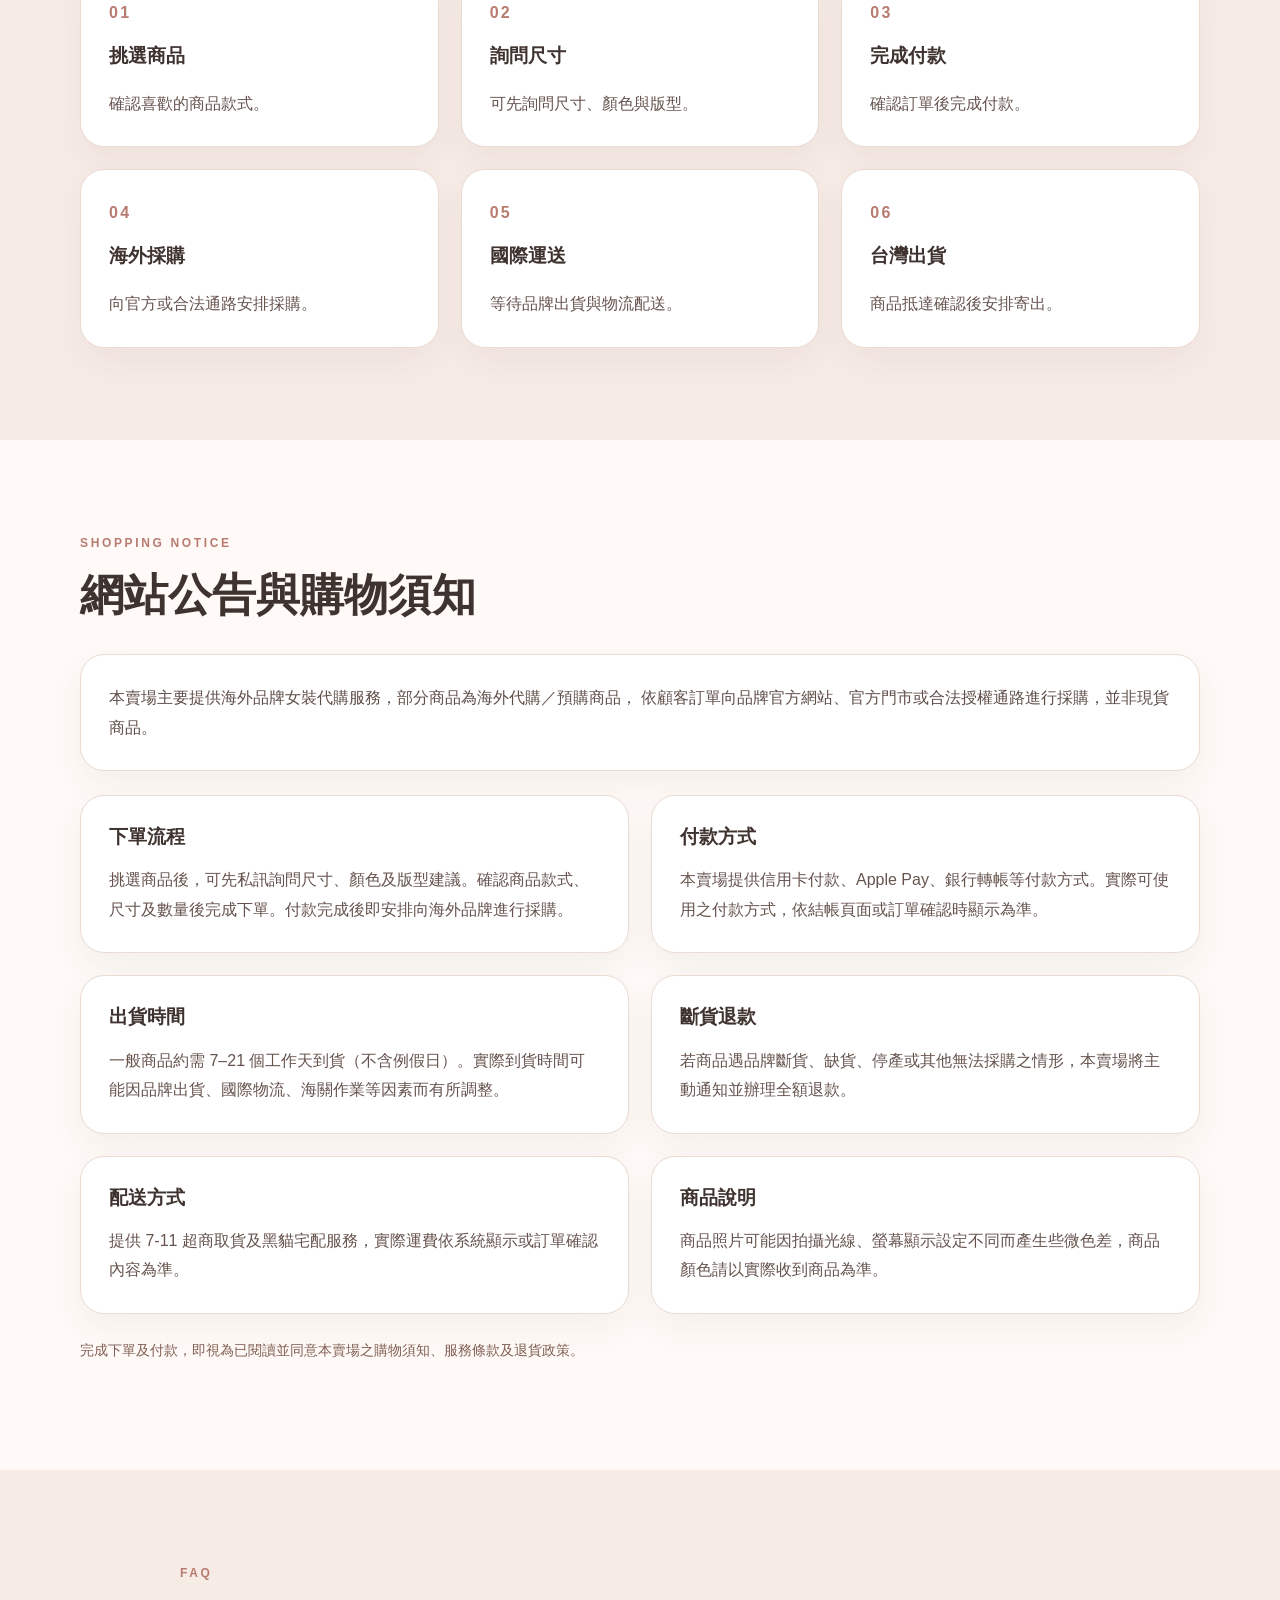
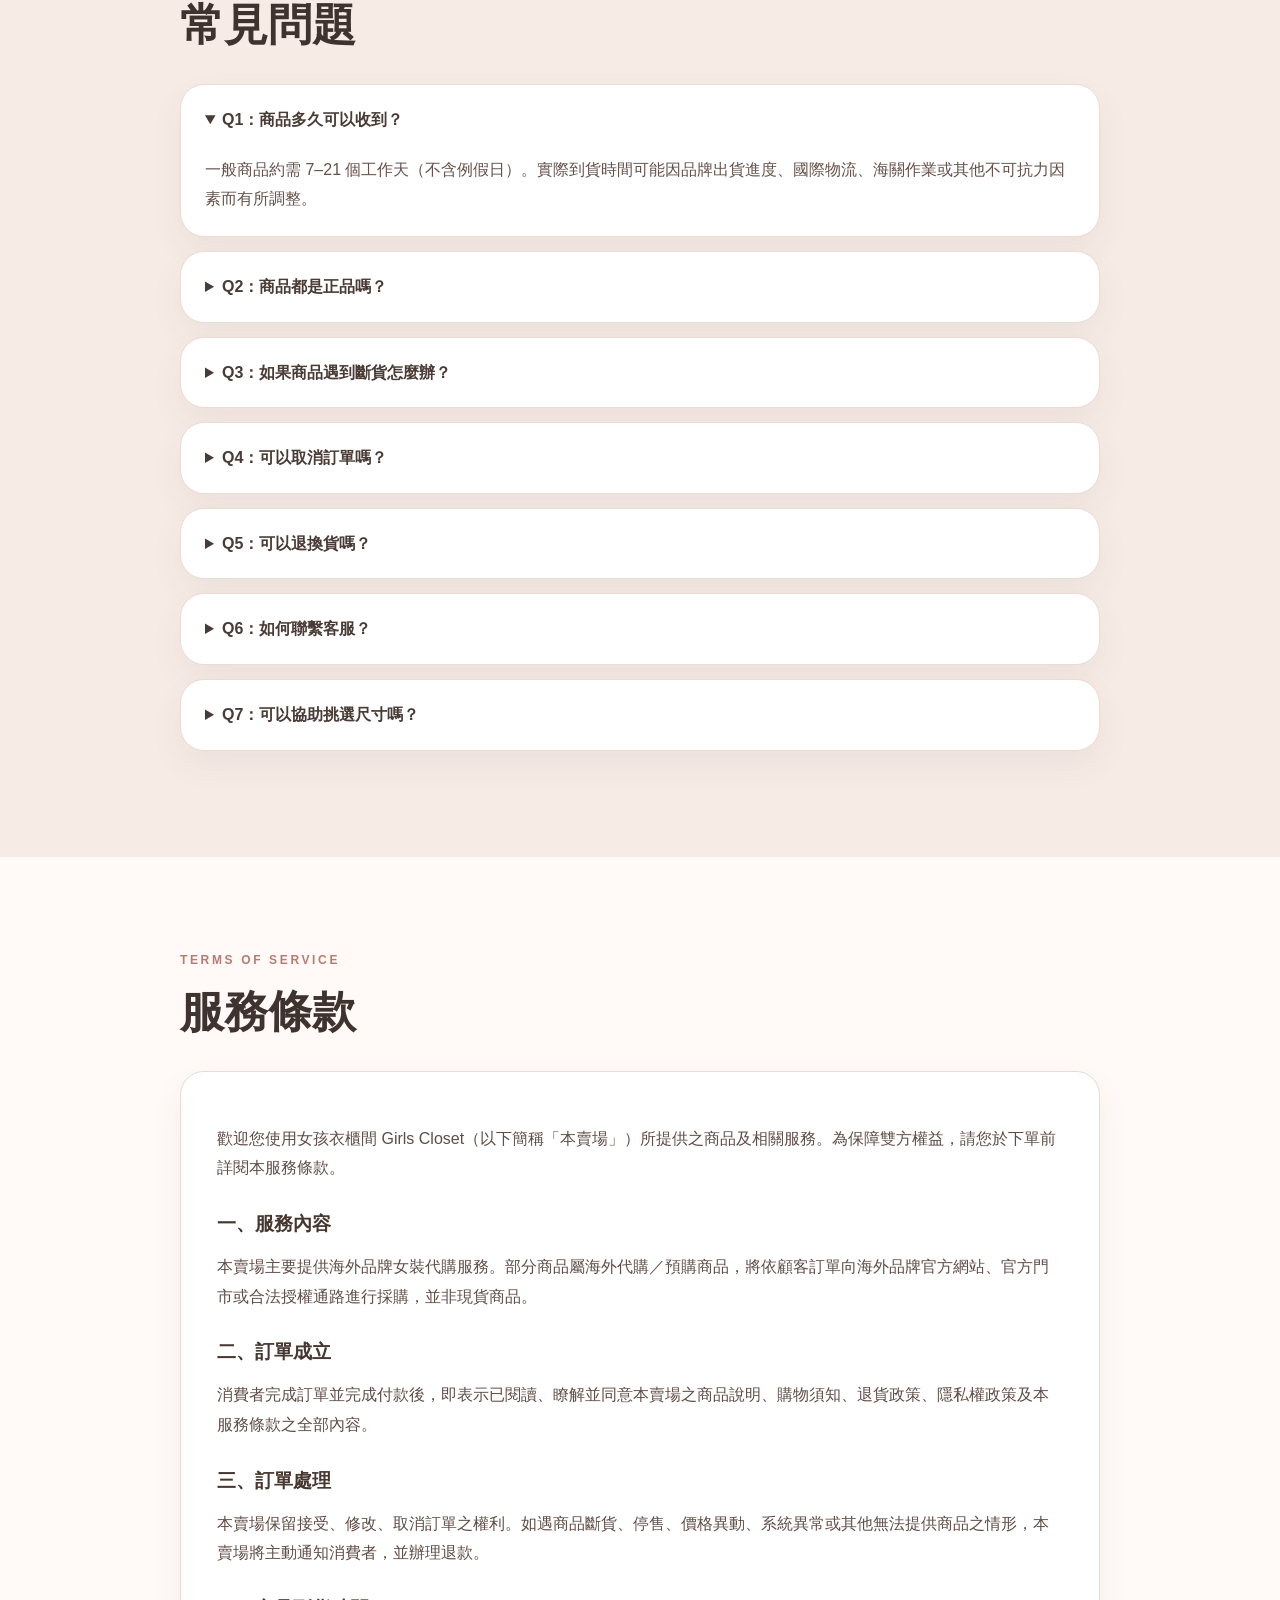
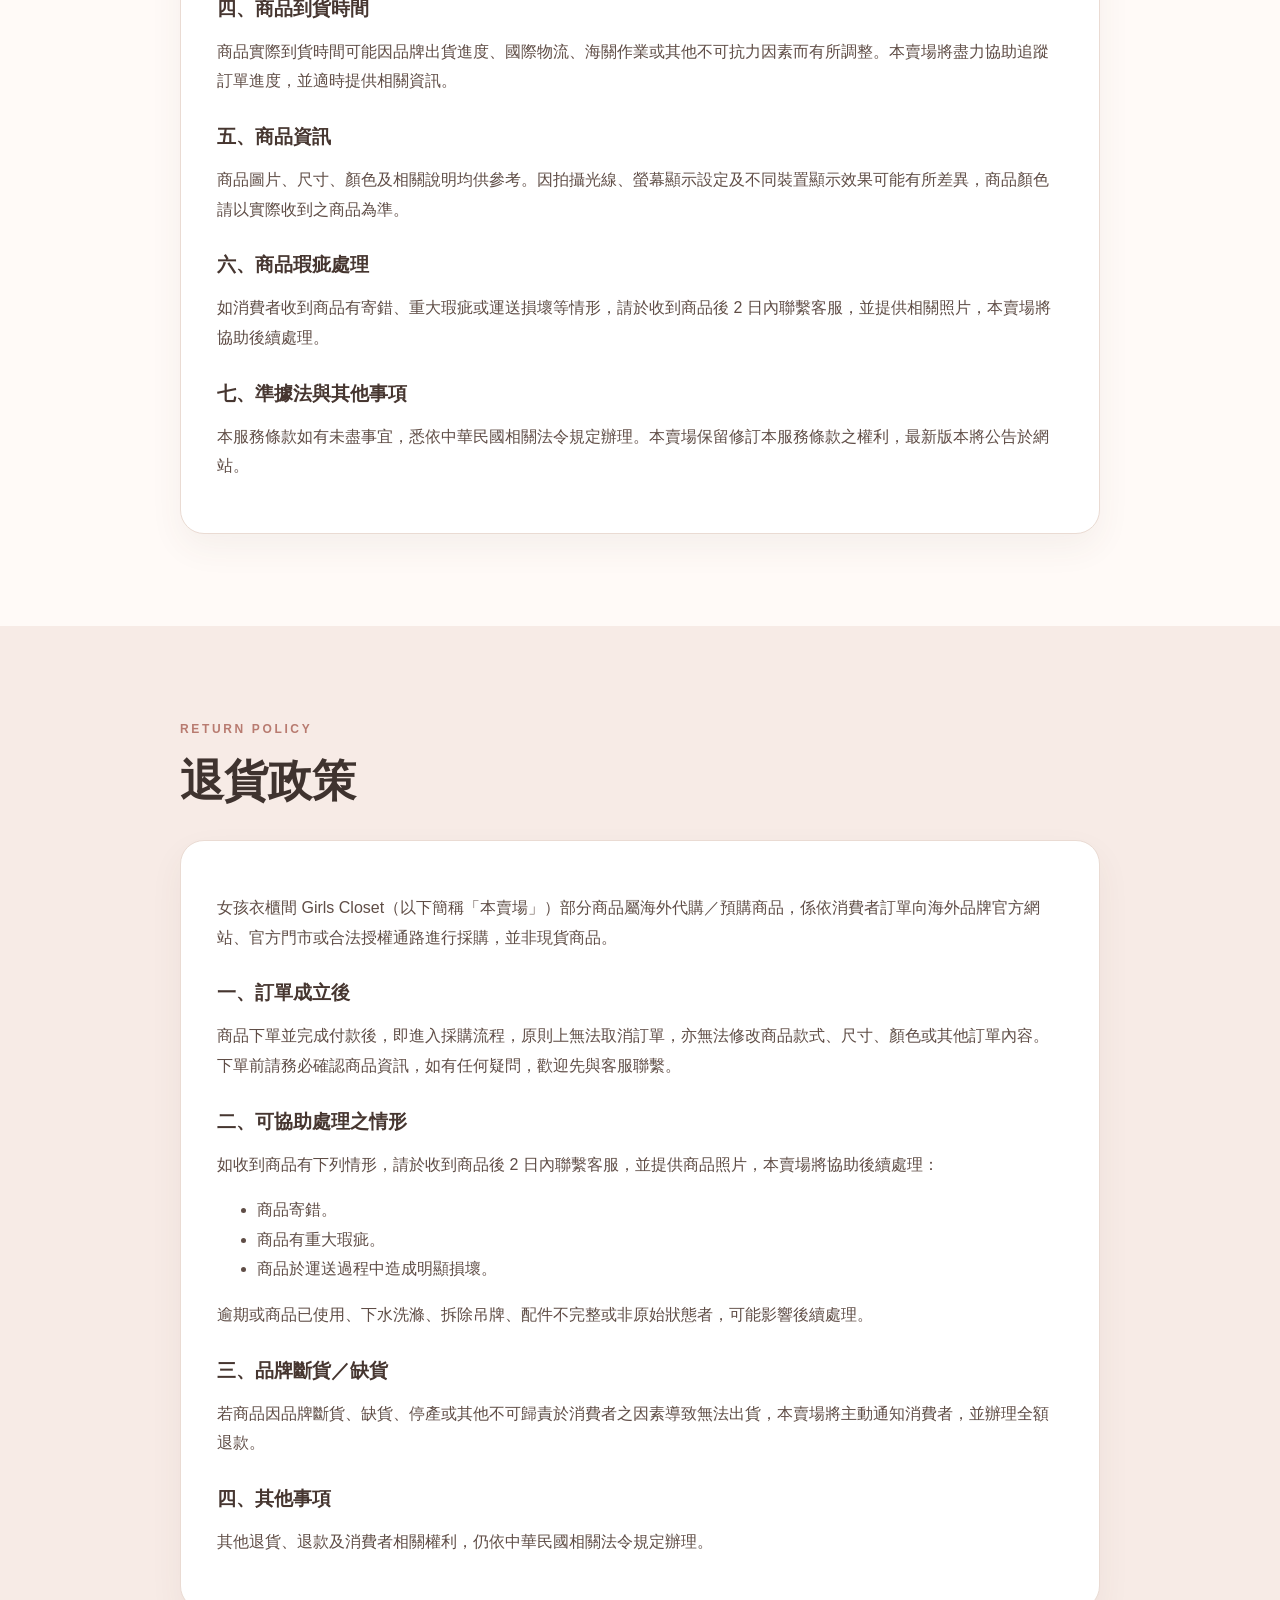
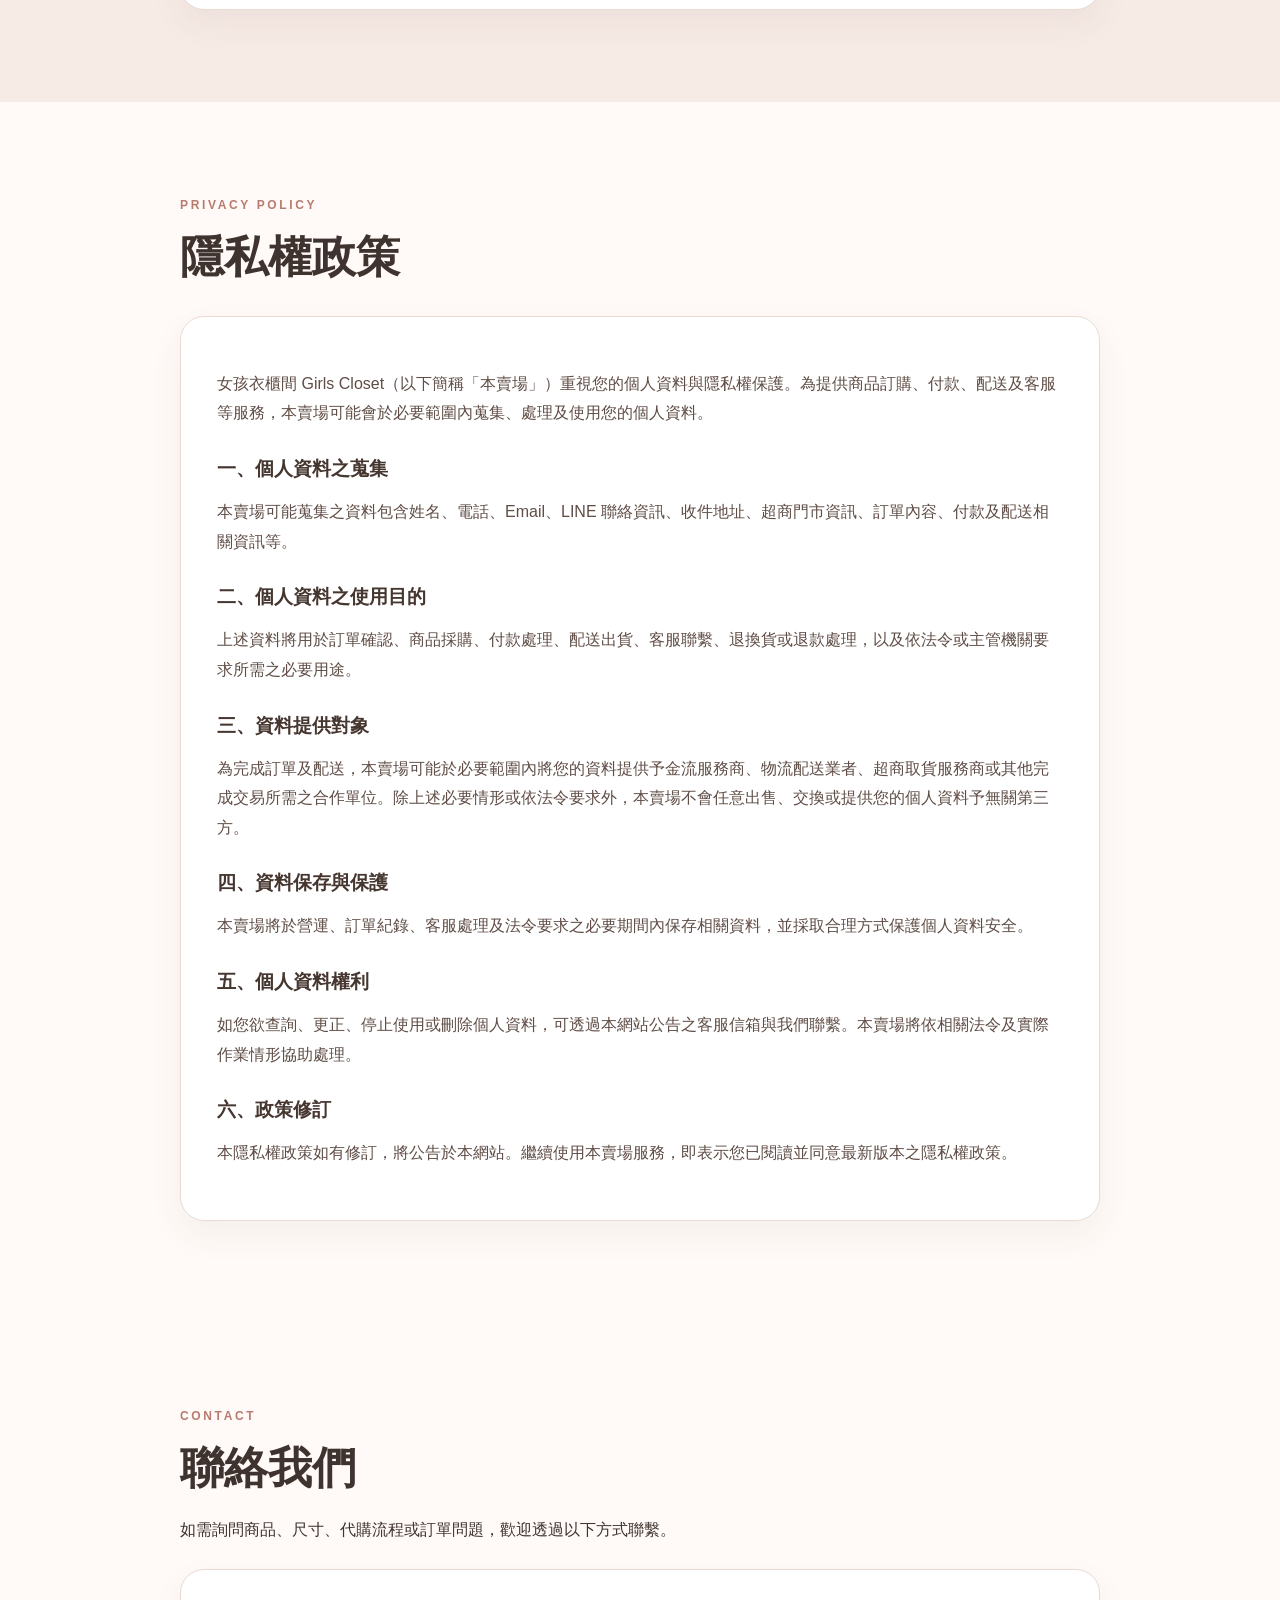
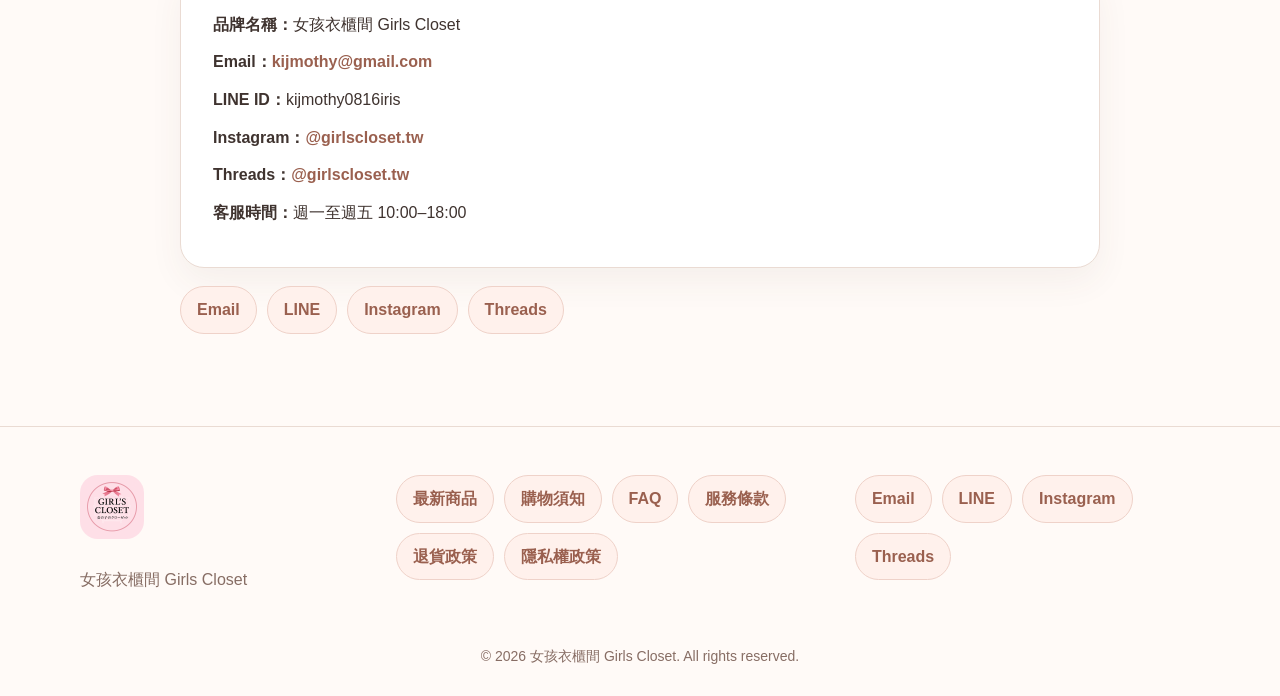
==== commit 48500187: "Add files via upload" ====
--- a/index.html
+++ b/index.html
@@ -4,13 +4,14 @@
   <meta charset="UTF-8" />
   <meta name="viewport" content="width=device-width, initial-scale=1.0" />
 
-  <title>女孩衣櫃間 Girls Closet｜海外品牌女裝代購</title>
-  <meta name="description" content="女孩衣櫃間 Girls Closet 專注於海外品牌女裝代購，精選 KUOSE、MISHOW、SNIDEL、Fi.n.t 等品牌風格服飾，提供代購流程、購物須知、FAQ、服務條款、退貨政策與隱私權政策。" />
-  <meta name="keywords" content="女孩衣櫃間, Girls Closet, 海外品牌女裝代購, KUOSE代購, MISHOW代購, SNIDEL代購, Fi.n.t代購, 女裝代購" />
-
-  <meta property="og:title" content="女孩衣櫃間 Girls Closet｜海外品牌女裝代購" />
-  <meta property="og:description" content="精選海外品牌女裝，秉持舒適、質感與實穿的選品理念。" />
+  <title>女孩衣櫃間 Girls Closet｜精選海外品牌女裝</title>
+  <meta name="description" content="女孩衣櫃間 Girls Closet 精選海外品牌女裝，提供 KUOSE、MISHOW、SNIDEL、Fi.n.t 等風格服飾代購服務。網站包含商品展示、購買流程、購物須知、FAQ、服務條款、退貨政策與隱私權政策。" />
+  <meta name="keywords" content="女孩衣櫃間, Girls Closet, 海外品牌女裝, 女裝代購, KUOSE代購, MISHOW代購, SNIDEL代購, Fi.n.t代購" />
+
+  <meta property="og:title" content="女孩衣櫃間 Girls Closet｜精選海外品牌女裝" />
+  <meta property="og:description" content="精選值得收藏的海外品牌女裝，舒適、質感與實穿，是我們始終堅持的選品理念。" />
   <meta property="og:image" content="logo.png" />
+  <meta property="og:type" content="website" />
 
   <link rel="icon" href="logo.png" />
   <link rel="stylesheet" href="style.css" />
@@ -30,11 +31,9 @@
       <nav class="nav-links" aria-label="主選單">
         <a href="#brands">精選品牌</a>
         <a href="#products">最新商品</a>
+        <a href="#announcement">最新公告</a>
         <a href="#notice">購物須知</a>
         <a href="#faq">FAQ</a>
-        <a href="#terms">服務條款</a>
-        <a href="#returns">退貨政策</a>
-        <a href="#privacy">隱私權</a>
         <a href="#contact">聯絡我們</a>
       </nav>
     </div>
@@ -44,20 +43,21 @@
     <section class="hero">
       <div class="container hero-grid">
         <div class="hero-copy">
-          <p class="eyebrow">Overseas Fashion Select</p>
-          <h1>為日常挑選舒適、質感與實穿的服飾。</h1>
+          <p class="eyebrow">Girls Closet Official</p>
+          <h1>精選值得收藏的海外品牌女裝。</h1>
           <p class="hero-text">
-            女孩衣櫃間 Girls Closet 專注於海外品牌女裝代購，精選海外品牌服飾，
-            秉持舒適、質感與實穿的選品理念，希望陪伴每位女孩找到適合自己的穿搭風格。
+            舒適、質感與實穿，是我們始終堅持的選品理念。
+            Girls Closet 希望陪伴每位女孩找到貼近日常、也貼近自己的穿搭風格。
           </p>
           <div class="hero-actions">
-            <a class="button primary" href="#products">查看商品</a>
-            <a class="button secondary" href="#notice">購物須知</a>
+            <a class="button primary" href="#products">查看最新商品</a>
+            <a class="button secondary" href="#contact">LINE 詢問</a>
           </div>
         </div>
 
-        <div class="hero-logo-card">
+        <div class="hero-card">
           <img src="logo.png" alt="Girls Closet Logo" />
+          <p>Overseas Fashion Select</p>
         </div>
       </div>
     </section>
@@ -65,15 +65,17 @@
     <section id="about" class="section">
       <div class="container split">
         <div>
-          <p class="section-label">About</p>
+          <p class="section-label">Brand Story</p>
           <h2>關於 Girls Closet</h2>
         </div>
         <div class="prose">
           <p>
-            女孩衣櫃間 Girls Closet 專注於海外品牌女裝代購，精選海外品牌服飾，秉持舒適、質感與實穿的選品理念，希望陪伴每位女孩找到適合自己的穿搭風格。
+            女孩衣櫃間 Girls Closet 專注於海外品牌女裝選品，精選具有設計感與質感的服飾，
+            希望讓每一件衣服都能自然融入日常，也保留屬於自己的風格。
           </p>
           <p>
-            所有商品皆依顧客訂單向品牌官方網站、官方門市或合法授權通路進行採購。下單前若有尺寸、顏色、版型或商品問題，歡迎先與客服聯繫。
+            本網站採海外代購模式，商品皆依顧客訂單向品牌官方網站、官方門市或合法授權通路進行採購。
+            下單前如有尺寸、顏色、版型或商品問題，歡迎先與客服聯繫。
           </p>
         </div>
       </div>
@@ -84,19 +86,23 @@
         <p class="section-label">Featured Brands</p>
         <h2>精選品牌</h2>
         <div class="brand-grid">
-          <article>
+          <article class="brand-card">
+            <span>01</span>
             <h3>KUOSE</h3>
             <p>法式學院・質感日常</p>
           </article>
-          <article>
+          <article class="brand-card">
+            <span>02</span>
             <h3>MISHOW</h3>
             <p>簡約知性・通勤穿搭</p>
           </article>
-          <article>
+          <article class="brand-card">
+            <span>03</span>
             <h3>SNIDEL</h3>
             <p>日系甜美・優雅設計</p>
           </article>
-          <article>
+          <article class="brand-card">
+            <span>04</span>
             <h3>Fi.n.t</h3>
             <p>復古文青・經典日系</p>
           </article>
@@ -106,115 +112,143 @@
 
     <section id="products" class="section">
       <div class="container">
-        <p class="section-label">New Arrival</p>
-        <h2>最新商品</h2>
-        <p class="section-intro">
-          以下商品為代購展示款式，實際價格、尺寸、顏色與庫存狀況，以下單前客服確認為準。
-        </p>
+        <div class="section-head">
+          <div>
+            <p class="section-label">New Arrival</p>
+            <h2>最新商品</h2>
+          </div>
+          <p class="section-intro">
+            以下為代購展示款式。實際價格、尺寸、顏色與庫存狀況，以下單前客服確認為準。
+          </p>
+        </div>
 
         <div class="product-grid">
           <article class="product-card">
             <div class="product-image placeholder">KUOSE</div>
-            <div class="product-content">
-              <span class="tag">海外品牌代購</span>
-              <h3>KUOSE 法式學院風洋裝</h3>
-              <p class="price">NT$ 請洽客服</p>
+            <div class="product-info">
+              <span class="product-brand">KUOSE</span>
+              <h3>法式學院風洋裝</h3>
+              <p class="product-price">NT$ 請洽客服</p>
               <p>溫柔學院感設計，適合日常、約會與輕正式場合。</p>
-              <p class="meta">尺寸：S / M / L｜顏色：依品牌供應</p>
+              <p class="product-meta">尺寸：S / M / L｜顏色：依品牌供應</p>
               <a class="line-button" href="#contact">LINE 詢問代購</a>
             </div>
           </article>
 
           <article class="product-card">
             <div class="product-image placeholder">KUOSE</div>
-            <div class="product-content">
-              <span class="tag">海外品牌代購</span>
-              <h3>KUOSE 質感日常上衣</h3>
-              <p class="price">NT$ 請洽客服</p>
+            <div class="product-info">
+              <span class="product-brand">KUOSE</span>
+              <h3>質感日常上衣</h3>
+              <p class="product-price">NT$ 請洽客服</p>
               <p>簡約好搭的日常單品，可搭配裙裝或褲裝。</p>
-              <p class="meta">尺寸：S / M / L｜顏色：依品牌供應</p>
+              <p class="product-meta">尺寸：S / M / L｜顏色：依品牌供應</p>
               <a class="line-button" href="#contact">LINE 詢問代購</a>
             </div>
           </article>
 
           <article class="product-card">
             <div class="product-image placeholder">KUOSE</div>
-            <div class="product-content">
-              <span class="tag">海外品牌代購</span>
-              <h3>KUOSE 百搭半身裙</h3>
-              <p class="price">NT$ 請洽客服</p>
+            <div class="product-info">
+              <span class="product-brand">KUOSE</span>
+              <h3>百搭半身裙</h3>
+              <p class="product-price">NT$ 請洽客服</p>
               <p>修飾身形、耐看百搭，適合日常與通勤穿搭。</p>
-              <p class="meta">尺寸：S / M / L｜顏色：依品牌供應</p>
+              <p class="product-meta">尺寸：S / M / L｜顏色：依品牌供應</p>
               <a class="line-button" href="#contact">LINE 詢問代購</a>
             </div>
           </article>
 
           <article class="product-card">
             <div class="product-image placeholder">MISHOW</div>
-            <div class="product-content">
-              <span class="tag">海外品牌代購</span>
-              <h3>MISHOW 通勤感上衣</h3>
-              <p class="price">NT$ 請洽客服</p>
+            <div class="product-info">
+              <span class="product-brand">MISHOW</span>
+              <h3>通勤感上衣</h3>
+              <p class="product-price">NT$ 請洽客服</p>
               <p>簡約知性風格，適合上班、日常與約會穿搭。</p>
-              <p class="meta">尺寸：S / M / L｜顏色：依品牌供應</p>
+              <p class="product-meta">尺寸：S / M / L｜顏色：依品牌供應</p>
               <a class="line-button" href="#contact">LINE 詢問代購</a>
             </div>
           </article>
 
           <article class="product-card">
             <div class="product-image placeholder">MISHOW</div>
-            <div class="product-content">
-              <span class="tag">海外品牌代購</span>
-              <h3>MISHOW 俐落剪裁外套</h3>
-              <p class="price">NT$ 請洽客服</p>
+            <div class="product-info">
+              <span class="product-brand">MISHOW</span>
+              <h3>俐落剪裁外套</h3>
+              <p class="product-price">NT$ 請洽客服</p>
               <p>乾淨俐落的版型，適合通勤與日常搭配。</p>
-              <p class="meta">尺寸：S / M / L｜顏色：依品牌供應</p>
+              <p class="product-meta">尺寸：S / M / L｜顏色：依品牌供應</p>
               <a class="line-button" href="#contact">LINE 詢問代購</a>
             </div>
           </article>
 
           <article class="product-card">
             <div class="product-image placeholder">SNIDEL</div>
-            <div class="product-content">
-              <span class="tag">海外品牌代購</span>
-              <h3>SNIDEL 優雅設計洋裝</h3>
-              <p class="price">NT$ 請洽客服</p>
+            <div class="product-info">
+              <span class="product-brand">SNIDEL</span>
+              <h3>優雅設計洋裝</h3>
+              <p class="product-price">NT$ 請洽客服</p>
               <p>日系甜美與優雅設計感，適合重要場合穿搭。</p>
-              <p class="meta">尺寸：依品牌供應｜顏色：依品牌供應</p>
+              <p class="product-meta">尺寸：依品牌供應｜顏色：依品牌供應</p>
               <a class="line-button" href="#contact">LINE 詢問代購</a>
             </div>
           </article>
 
           <article class="product-card">
             <div class="product-image placeholder">Fi.n.t</div>
-            <div class="product-content">
-              <span class="tag">海外品牌代購</span>
-              <h3>Fi.n.t 復古文青上衣</h3>
-              <p class="price">NT$ 請洽客服</p>
+            <div class="product-info">
+              <span class="product-brand">Fi.n.t</span>
+              <h3>復古文青上衣</h3>
+              <p class="product-price">NT$ 請洽客服</p>
               <p>帶有復古細節的日系單品，適合喜歡文青風格的女孩。</p>
-              <p class="meta">尺寸：依品牌供應｜顏色：依品牌供應</p>
+              <p class="product-meta">尺寸：依品牌供應｜顏色：依品牌供應</p>
               <a class="line-button" href="#contact">LINE 詢問代購</a>
             </div>
           </article>
 
           <article class="product-card">
             <div class="product-image placeholder">Fi.n.t</div>
-            <div class="product-content">
-              <span class="tag">海外品牌代購</span>
-              <h3>Fi.n.t 經典日系半身裙</h3>
-              <p class="price">NT$ 請洽客服</p>
+            <div class="product-info">
+              <span class="product-brand">Fi.n.t</span>
+              <h3>經典日系半身裙</h3>
+              <p class="product-price">NT$ 請洽客服</p>
               <p>復古而耐看的日系裙裝，適合搭配襯衫與針織衫。</p>
-              <p class="meta">尺寸：依品牌供應｜顏色：依品牌供應</p>
-              <a class="line-button" href="#contact">LINE 詢問代購</a>
-            </div>
-          </article>
-        </div>
-      </div>
-    </section>
-
-    <section class="section soft">
-      <div class="container">
-        <p class="section-label">Promise</p>
+              <p class="product-meta">尺寸：依品牌供應｜顏色：依品牌供應</p>
+              <a class="line-button" href="#contact">LINE 詢問代購</a>
+            </div>
+          </article>
+        </div>
+      </div>
+    </section>
+
+    <section id="announcement" class="section soft">
+      <div class="container">
+        <p class="section-label">Notice</p>
+        <h2>最新公告</h2>
+        <div class="announcement-grid">
+          <article>
+            <span>New</span>
+            <h3>新品陸續更新中</h3>
+            <p>網站商品展示將陸續補上實際照片、尺寸與價格資訊。</p>
+          </article>
+          <article>
+            <span>Order</span>
+            <h3>代購前請先確認庫存</h3>
+            <p>因海外品牌商品流動較快，下單前請先與客服確認尺寸、顏色與庫存。</p>
+          </article>
+          <article>
+            <span>Shipping</span>
+            <h3>到貨時間約 7–21 個工作天</h3>
+            <p>實際到貨時間依品牌出貨、國際物流及海關作業情況而定。</p>
+          </article>
+        </div>
+      </div>
+    </section>
+
+    <section id="promise" class="section">
+      <div class="container">
+        <p class="section-label">Why Girls Closet</p>
         <h2>安心購物</h2>
         <div class="feature-grid">
           <article class="feature-card">
@@ -229,59 +263,15 @@
           </article>
           <article class="feature-card">
             <span>03</span>
-            <h3>約 7–21 個工作天</h3>
-            <p>實際到貨時間依品牌出貨、國際物流與海關作業狀況為準。</p>
+            <h3>提供尺寸建議</h3>
+            <p>下單前可提供身高、體重及平時穿著尺寸，我們會盡力協助建議。</p>
           </article>
           <article class="feature-card">
             <span>04</span>
-            <h3>提供尺寸建議</h3>
-            <p>下單前可提供身高、體重與平時穿著尺寸，我們將盡力協助建議。</p>
-          </article>
-        </div>
-      </div>
-    </section>
-
-    <section id="notice" class="section">
-      <div class="container">
-        <p class="section-label">Shopping Notice</p>
-        <h2>網站公告與購物須知</h2>
-
-        <div class="notice-box">
-          <p>
-            本賣場主要提供海外品牌女裝代購服務，部分商品為海外代購／預購商品，依顧客訂單向品牌官方網站、官方門市或合法授權通路進行採購，並非現貨商品。
-          </p>
-        </div>
-
-        <div class="cards two">
-          <article class="card">
-            <h3>下單流程</h3>
-            <p>挑選商品後，可先私訊詢問尺寸、顏色及版型建議。確認商品款式、尺寸及數量後完成下單。付款完成後即安排向海外品牌進行採購。</p>
-          </article>
-          <article class="card">
-            <h3>付款方式</h3>
-            <p>本賣場提供信用卡付款、Apple Pay、銀行轉帳等付款方式。實際可使用之付款方式，依結帳頁面或訂單確認時顯示為準。</p>
-          </article>
-          <article class="card">
-            <h3>出貨時間</h3>
-            <p>一般商品約需 7–21 個工作天到貨（不含例假日）。實際到貨時間可能因品牌出貨、國際物流、海關作業等因素而有所調整。</p>
-          </article>
-          <article class="card">
-            <h3>斷貨退款</h3>
-            <p>若商品遇品牌斷貨、缺貨、停產或其他無法採購之情形，本賣場將主動通知並辦理全額退款。</p>
-          </article>
-          <article class="card">
-            <h3>配送方式</h3>
-            <p>提供 7-11 超商取貨及黑貓宅配服務，實際運費依系統顯示或訂單確認內容為準。</p>
-          </article>
-          <article class="card">
-            <h3>商品說明</h3>
-            <p>商品照片可能因拍攝光線、螢幕顯示設定不同而產生些微色差，商品顏色請以實際收到商品為準。</p>
-          </article>
-        </div>
-
-        <p class="note">
-          完成下單及付款，即視為已閱讀並同意本賣場之購物須知、服務條款及退貨政策。
-        </p>
+            <h3>海外代購流程透明</h3>
+            <p>商品到貨時間、斷貨退款、退貨政策皆於網站清楚說明。</p>
+          </article>
+        </div>
       </div>
     </section>
 
@@ -300,7 +290,50 @@
       </div>
     </section>
 
-    <section id="faq" class="section">
+    <section id="notice" class="section">
+      <div class="container">
+        <p class="section-label">Shopping Notice</p>
+        <h2>網站公告與購物須知</h2>
+
+        <div class="notice-box">
+          <p>
+            本賣場主要提供海外品牌女裝代購服務，部分商品為海外代購／預購商品，
+            依顧客訂單向品牌官方網站、官方門市或合法授權通路進行採購，並非現貨商品。
+          </p>
+        </div>
+
+        <div class="cards two">
+          <article class="card">
+            <h3>下單流程</h3>
+            <p>挑選商品後，可先私訊詢問尺寸、顏色及版型建議。確認商品款式、尺寸及數量後完成下單。付款完成後即安排向海外品牌進行採購。</p>
+          </article>
+          <article class="card">
+            <h3>付款方式</h3>
+            <p>本賣場提供信用卡付款、Apple Pay、銀行轉帳等付款方式。實際可使用之付款方式，依結帳頁面或訂單確認時顯示為準。</p>
+          </article>
+          <article class="card">
+            <h3>出貨時間</h3>
+            <p>一般商品約需 7–21 個工作天到貨（不含例假日）。實際到貨時間可能因品牌出貨、國際物流、海關作業等因素而有所調整。</p>
+          </article>
+          <article class="card">
+            <h3>斷貨退款</h3>
+            <p>若商品遇品牌斷貨、缺貨、停產或其他無法採購之情形，本賣場將主動通知並辦理全額退款。</p>
+          </article>
+          <article class="card">
+            <h3>配送方式</h3>
+            <p>提供 7-11 超商取貨及黑貓宅配服務，實際運費依系統顯示或訂單確認內容為準。</p>
+          </article>
+          <article class="card">
+            <h3>商品說明</h3>
+            <p>商品照片可能因拍攝光線、螢幕顯示設定不同而產生些微色差，商品顏色請以實際收到商品為準。</p>
+          </article>
+        </div>
+
+        <p class="note">完成下單及付款，即視為已閱讀並同意本賣場之購物須知、服務條款及退貨政策。</p>
+      </div>
+    </section>
+
+    <section id="faq" class="section soft">
       <div class="container narrow">
         <p class="section-label">FAQ</p>
         <h2>常見問題</h2>
@@ -336,7 +369,7 @@
       </div>
     </section>
 
-    <section id="terms" class="section soft">
+    <section id="terms" class="section">
       <div class="container narrow">
         <p class="section-label">Terms of Service</p>
         <h2>服務條款</h2>
@@ -360,7 +393,7 @@
       </div>
     </section>
 
-    <section id="returns" class="section">
+    <section id="returns" class="section soft">
       <div class="container narrow">
         <p class="section-label">Return Policy</p>
         <h2>退貨政策</h2>
@@ -384,7 +417,7 @@
       </div>
     </section>
 
-    <section id="privacy" class="section soft">
+    <section id="privacy" class="section">
       <div class="container narrow">
         <p class="section-label">Privacy Policy</p>
         <h2>隱私權政策</h2>
@@ -411,11 +444,21 @@
         <p class="section-label">Contact</p>
         <h2>聯絡我們</h2>
         <p class="contact-intro">如需詢問商品、尺寸、代購流程或訂單問題，歡迎透過以下方式聯繫。</p>
+
         <div class="contact-card">
           <p><strong>品牌名稱：</strong>女孩衣櫃間 Girls Closet</p>
           <p><strong>Email：</strong><a href="mailto:kijmothy@gmail.com">kijmothy@gmail.com</a></p>
           <p><strong>LINE ID：</strong>kijmothy0816iris</p>
+          <p><strong>Instagram：</strong><a href="https://www.instagram.com/girlscloset.tw/" target="_blank" rel="noopener">@girlscloset.tw</a></p>
+          <p><strong>Threads：</strong><a href="https://www.threads.net/@girlscloset.tw" target="_blank" rel="noopener">@girlscloset.tw</a></p>
           <p><strong>客服時間：</strong>週一至週五 10:00–18:00</p>
+        </div>
+
+        <div class="social-row">
+          <a href="mailto:kijmothy@gmail.com">Email</a>
+          <a href="#contact">LINE</a>
+          <a href="https://www.instagram.com/girlscloset.tw/" target="_blank" rel="noopener">Instagram</a>
+          <a href="https://www.threads.net/@girlscloset.tw" target="_blank" rel="noopener">Threads</a>
         </div>
       </div>
     </section>
@@ -425,9 +468,27 @@
   <a class="back-top" href="#top" aria-label="回到最上方">↑</a>
 
   <footer class="site-footer">
-    <div class="container">
-      <p>© 2026 女孩衣櫃間 Girls Closet. All rights reserved.</p>
+    <div class="container footer-grid">
+      <div>
+        <img src="logo.png" alt="Girls Closet Logo" class="footer-logo" />
+        <p>女孩衣櫃間 Girls Closet</p>
+      </div>
+      <div class="footer-links">
+        <a href="#products">最新商品</a>
+        <a href="#notice">購物須知</a>
+        <a href="#faq">FAQ</a>
+        <a href="#terms">服務條款</a>
+        <a href="#returns">退貨政策</a>
+        <a href="#privacy">隱私權政策</a>
+      </div>
+      <div class="footer-social">
+        <a href="mailto:kijmothy@gmail.com">Email</a>
+        <a href="#contact">LINE</a>
+        <a href="https://www.instagram.com/girlscloset.tw/" target="_blank" rel="noopener">Instagram</a>
+        <a href="https://www.threads.net/@girlscloset.tw" target="_blank" rel="noopener">Threads</a>
+      </div>
     </div>
+    <p class="copyright">© 2026 女孩衣櫃間 Girls Closet. All rights reserved.</p>
   </footer>
 </body>
 </html>
--- a/style.css
+++ b/style.css
@@ -89,21 +89,21 @@
 }
 
 .hero {
-  min-height: 720px;
+  min-height: 730px;
   display: flex;
   align-items: center;
   background:
-    radial-gradient(circle at 86% 18%, rgba(238, 193, 205, 0.75), transparent 32%),
+    radial-gradient(circle at 82% 18%, rgba(238, 193, 205, 0.72), transparent 32%),
     radial-gradient(circle at 12% 82%, rgba(245, 226, 216, 0.9), transparent 36%),
     linear-gradient(105deg, #fffaf7 0%, #fff2ed 52%, #fbe4ea 100%);
 }
 
 .hero-grid {
   display: grid;
-  grid-template-columns: 1.1fr 0.8fr;
+  grid-template-columns: 1.1fr 0.78fr;
   align-items: center;
   gap: 58px;
-  padding: 92px 0;
+  padding: 94px 0;
 }
 
 .eyebrow,
@@ -124,7 +124,7 @@
 }
 
 h1 {
-  font-size: clamp(42px, 6vw, 72px);
+  font-size: clamp(42px, 6vw, 74px);
   margin-bottom: 24px;
   letter-spacing: 0.02em;
 }
@@ -184,22 +184,31 @@
   background: rgba(255,255,255,0.65);
 }
 
-.hero-logo-card {
+.hero-card {
   justify-self: center;
   width: min(360px, 100%);
-  aspect-ratio: 1;
-  padding: 18px;
+  padding: 18px 18px 24px;
   border-radius: 34px;
+  text-align: center;
   background: rgba(255, 255, 255, 0.72);
   box-shadow: 0 30px 80px rgba(128, 70, 82, 0.16);
   border: 1px solid rgba(232, 194, 205, 0.75);
 }
 
-.hero-logo-card img {
+.hero-card img {
   width: 100%;
-  height: 100%;
+  aspect-ratio: 1;
   border-radius: 24px;
   object-fit: cover;
+}
+
+.hero-card p {
+  margin: 18px 0 0;
+  color: #9b6b60;
+  font-size: 13px;
+  font-weight: 800;
+  letter-spacing: .16em;
+  text-transform: uppercase;
 }
 
 .section {
@@ -222,68 +231,107 @@
   color: #5f4e48;
 }
 
+.section-head {
+  display: grid;
+  grid-template-columns: .8fr 1.2fr;
+  gap: 40px;
+  align-items: end;
+}
+
 .brand-grid,
 .feature-grid,
 .cards.two,
+.product-grid,
+.announcement-grid {
+  display: grid;
+  gap: 22px;
+}
+
+.brand-grid,
 .product-grid {
-  display: grid;
   grid-template-columns: repeat(4, minmax(0, 1fr));
-  gap: 22px;
-}
-
+}
+
+.feature-grid,
 .cards.two,
-.feature-grid {
+.announcement-grid {
   grid-template-columns: repeat(2, minmax(0, 1fr));
 }
 
-.brand-grid article,
+.announcement-grid {
+  grid-template-columns: repeat(3, minmax(0, 1fr));
+}
+
+.brand-card,
 .feature-card,
 .card,
 .notice-box,
 .policy-box,
 .contact-card,
 details,
-.product-card {
+.product-card,
+.announcement-grid article {
   background: #fff;
   border: 1px solid #eadbd3;
   border-radius: 24px;
   box-shadow: 0 14px 34px rgba(87, 60, 50, 0.06);
 }
 
-.brand-grid article,
+.brand-card,
 .feature-card,
-.card {
+.card,
+.announcement-grid article {
   padding: 28px;
 }
 
-.brand-grid h3 {
-  font-size: 22px;
+.brand-card,
+.feature-card,
+.card,
+.product-card,
+.announcement-grid article {
+  transition: transform .2s ease, box-shadow .2s ease;
+}
+
+.brand-card:hover,
+.feature-card:hover,
+.card:hover,
+.product-card:hover,
+.announcement-grid article:hover {
+  transform: translateY(-3px);
+  box-shadow: 0 18px 40px rgba(87, 60, 50, 0.09);
+}
+
+.brand-card span,
+.feature-card span,
+.announcement-grid span {
+  display: inline-block;
+  color: #b87b70;
+  font-size: 12px;
+  font-weight: 900;
+  letter-spacing: 0.16em;
+  margin-bottom: 12px;
+  text-transform: uppercase;
+}
+
+.brand-card h3 {
+  font-size: 24px;
   letter-spacing: 0.04em;
 }
 
-.brand-grid p,
+.brand-card p,
 .feature-card p,
-.card p {
+.card p,
+.announcement-grid p {
   margin-bottom: 0;
   color: #66534d;
 }
 
 .product-grid {
-  grid-template-columns: repeat(4, minmax(0, 1fr));
   margin-top: 30px;
 }
 
 .product-card {
   overflow: hidden;
-  transition: transform .2s ease, box-shadow .2s ease;
-}
-
-.product-card:hover,
-.feature-card:hover,
-.card:hover,
-.brand-grid article:hover {
-  transform: translateY(-3px);
-  box-shadow: 0 18px 40px rgba(87, 60, 50, 0.09);
 }
 
 .product-image {
@@ -298,27 +346,28 @@
   letter-spacing: 0.12em;
 }
 
-.product-content {
+.product-info {
   padding: 22px;
 }
 
-.tag {
+.product-brand {
   display: inline-flex;
-  font-size: 12px;
   color: #9a604f;
   background: #fff1ec;
   border: 1px solid #efd2c9;
   border-radius: 999px;
   padding: 3px 10px;
   margin-bottom: 12px;
-}
-
-.price {
+  font-size: 12px;
+  font-weight: 800;
+}
+
+.product-price {
   font-weight: 900;
   color: #9a604f;
 }
 
-.meta {
+.product-meta {
   color: #7a625a;
   font-size: 14px;
 }
@@ -338,14 +387,6 @@
 
 .line-button:hover {
   background: #835143;
-}
-
-.feature-card span {
-  display: inline-block;
-  color: #b87b70;
-  font-weight: 900;
-  letter-spacing: 0.16em;
-  margin-bottom: 12px;
 }
 
 .notice-box {
@@ -444,6 +485,35 @@
 .contact-card a {
   color: #9a604f;
   font-weight: 800;
+}
+
+.social-row {
+  display: flex;
+  flex-wrap: wrap;
+  gap: 10px;
+  margin-top: 18px;
+}
+
+.social-row a,
+.footer-social a,
+.footer-links a {
+  display: inline-flex;
+  align-items: center;
+  justify-content: center;
+  min-height: 38px;
+  padding: 8px 16px;
+  border-radius: 999px;
+  color: #9a604f;
+  background: #fff1ec;
+  border: 1px solid #efd2c9;
+  font-weight: 800;
+}
+
+.social-row a:hover,
+.footer-social a:hover,
+.footer-links a:hover {
+  background: #9a604f;
+  color: #fff;
 }
 
 .floating-line,
@@ -478,9 +548,35 @@
 
 .site-footer {
   border-top: 1px solid #eadbd3;
-  padding: 30px 0;
+  padding: 48px 0 26px;
+  background: #fffaf7;
+  color: #876d64;
+}
+
+.footer-grid {
+  display: grid;
+  grid-template-columns: 1fr 1.5fr 1.2fr;
+  gap: 28px;
+  align-items: start;
+}
+
+.footer-logo {
+  width: 64px;
+  height: 64px;
+  border-radius: 18px;
+  object-fit: cover;
+}
+
+.footer-links,
+.footer-social {
+  display: flex;
+  gap: 10px;
+  flex-wrap: wrap;
+}
+
+.copyright {
   text-align: center;
-  color: #876d64;
+  margin: 34px 0 0;
   font-size: 14px;
 }
 
@@ -488,6 +584,10 @@
   .product-grid,
   .brand-grid {
     grid-template-columns: repeat(2, minmax(0, 1fr));
+  }
+
+  .announcement-grid {
+    grid-template-columns: 1fr;
   }
 }
 
@@ -505,9 +605,11 @@
 
   .hero-grid,
   .split,
+  .section-head,
   .feature-grid,
   .cards.two,
-  .timeline {
+  .timeline,
+  .footer-grid {
     grid-template-columns: 1fr;
   }
 
@@ -519,7 +621,7 @@
     padding: 72px 0;
   }
 
-  .hero-logo-card {
+  .hero-card {
     width: min(320px, 88%);
   }
 
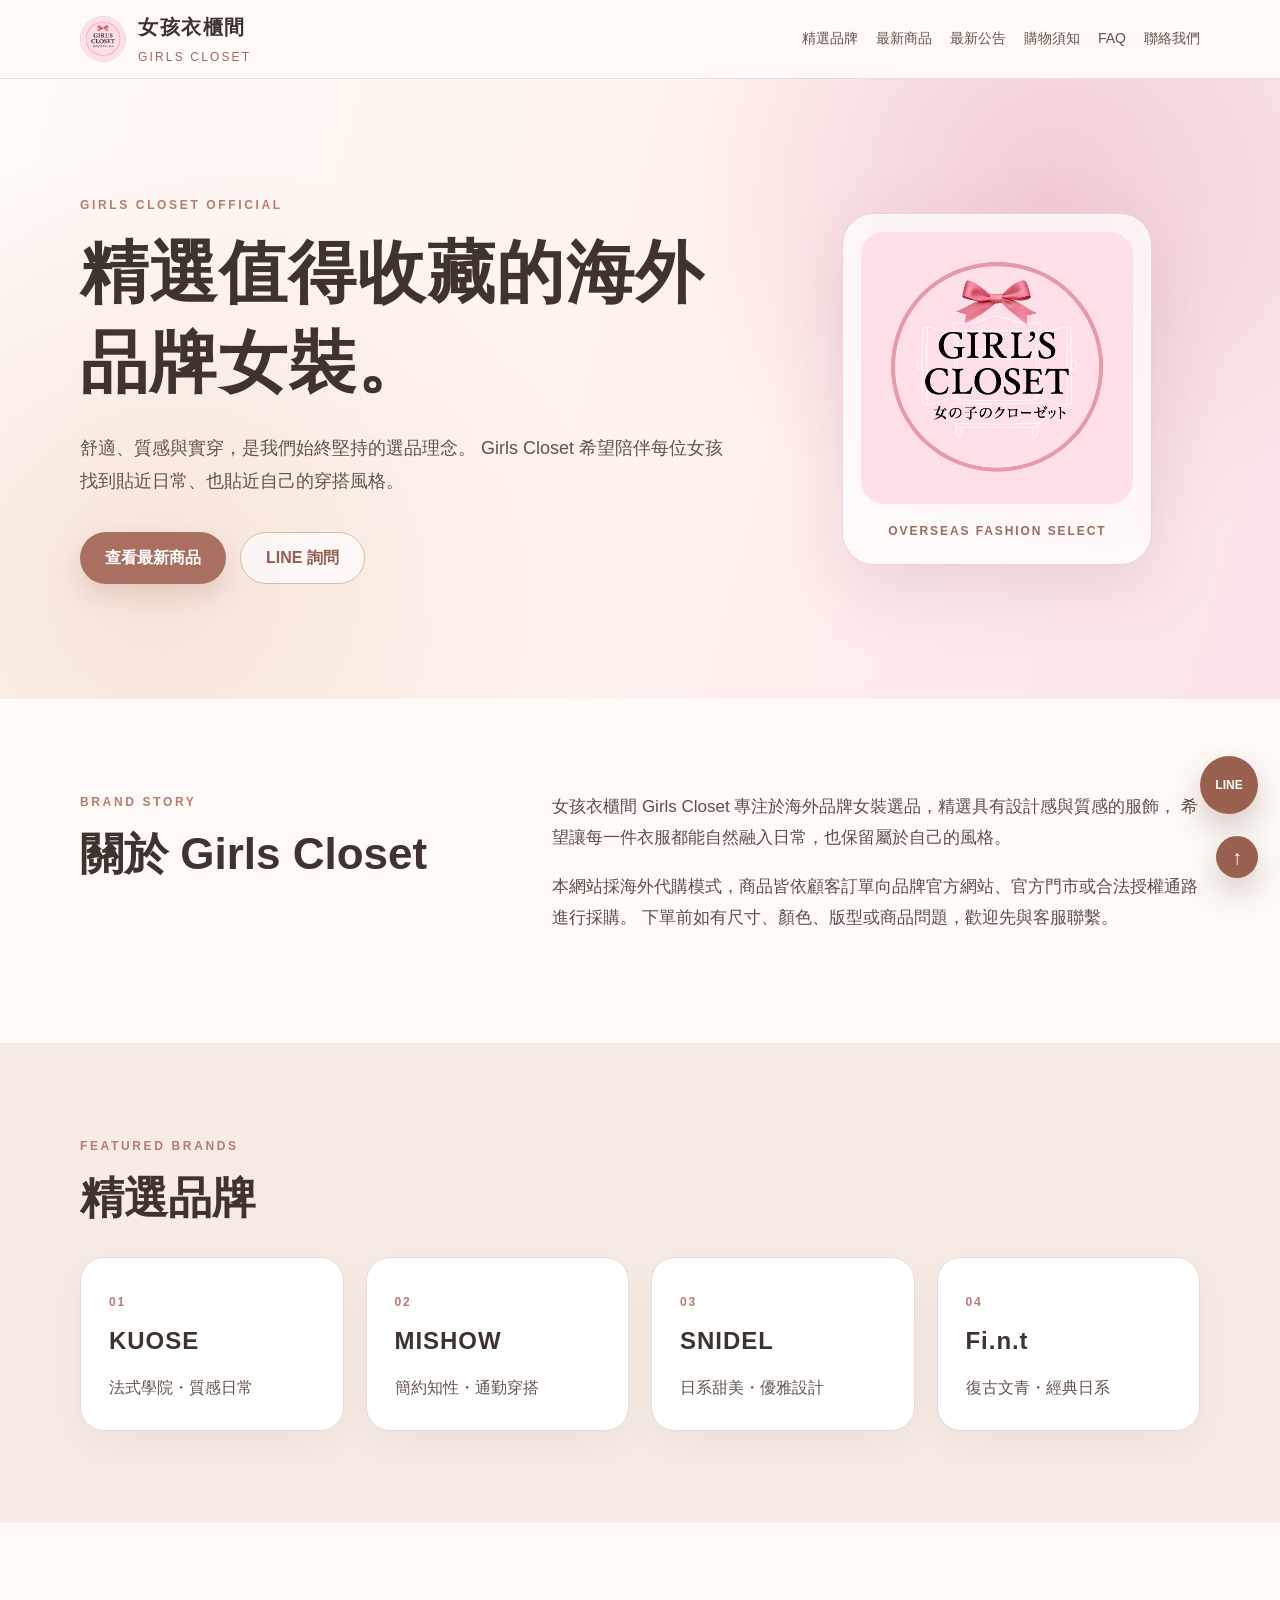
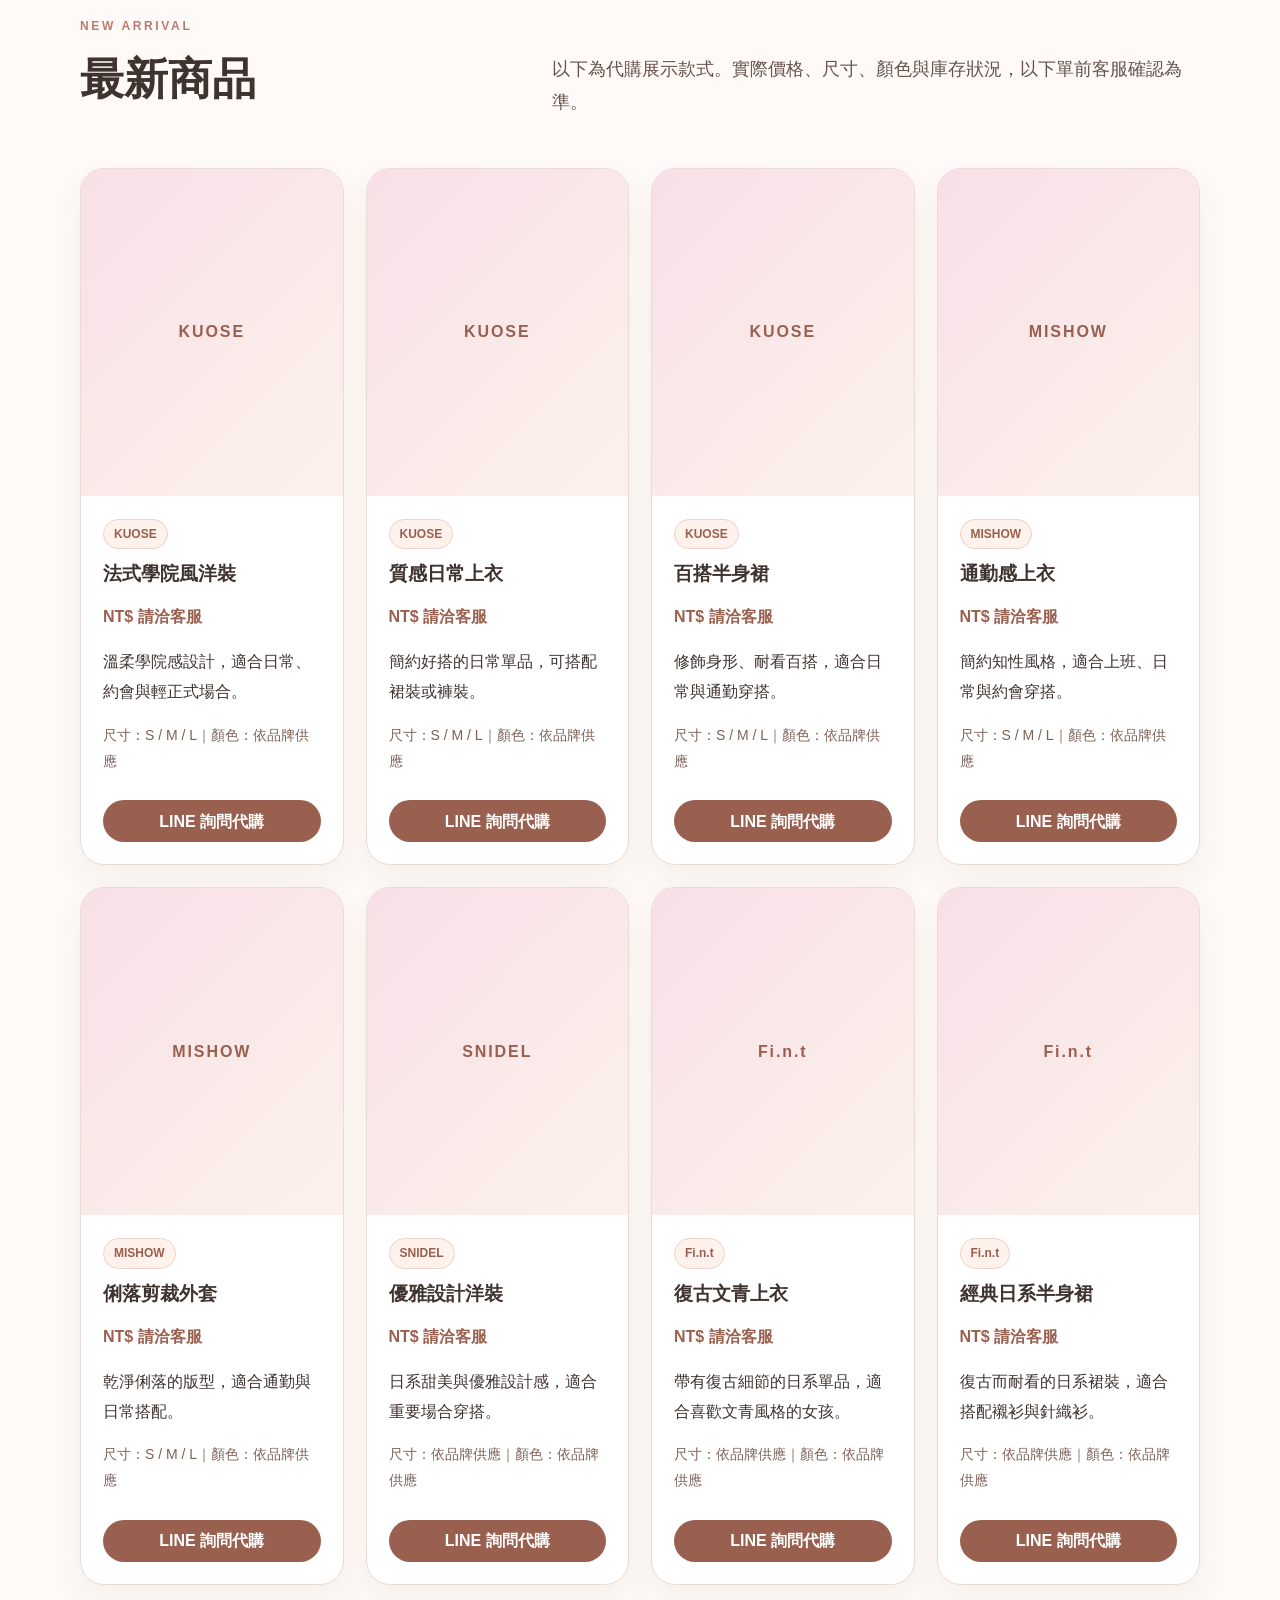
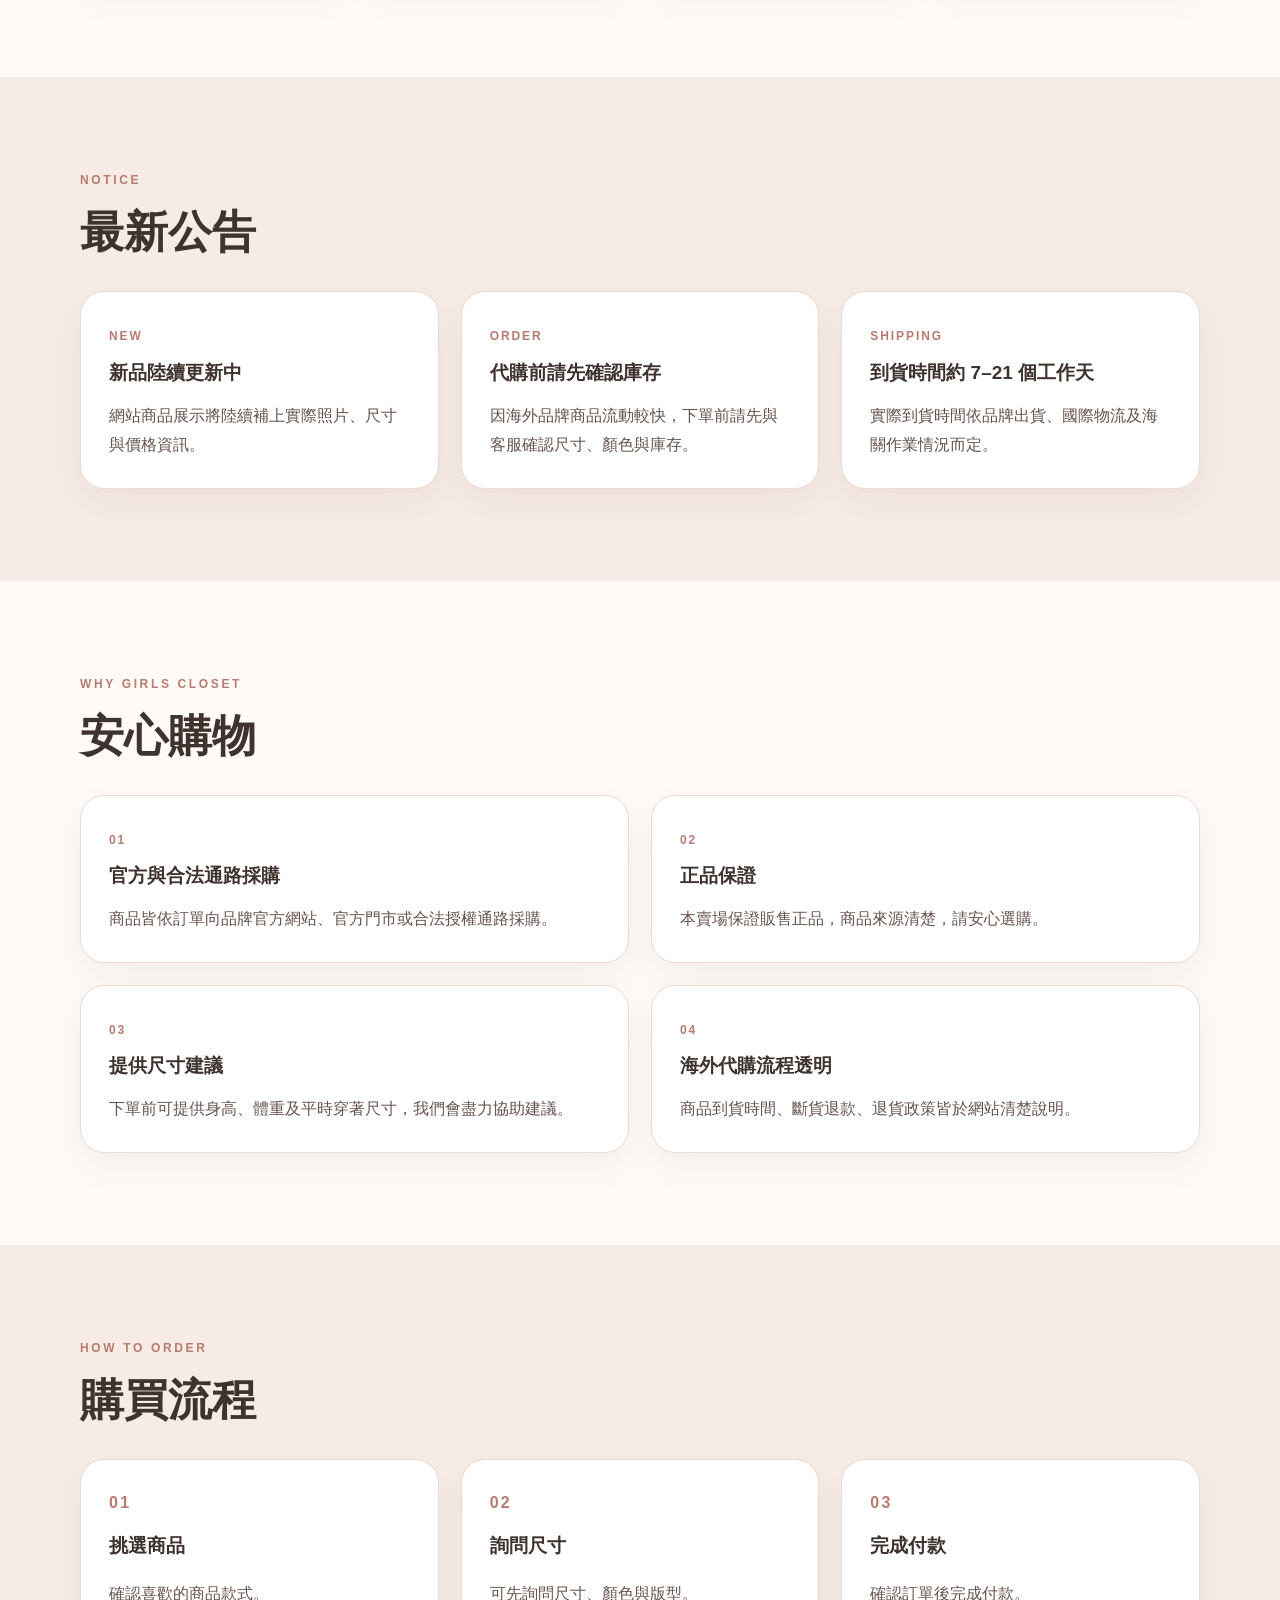
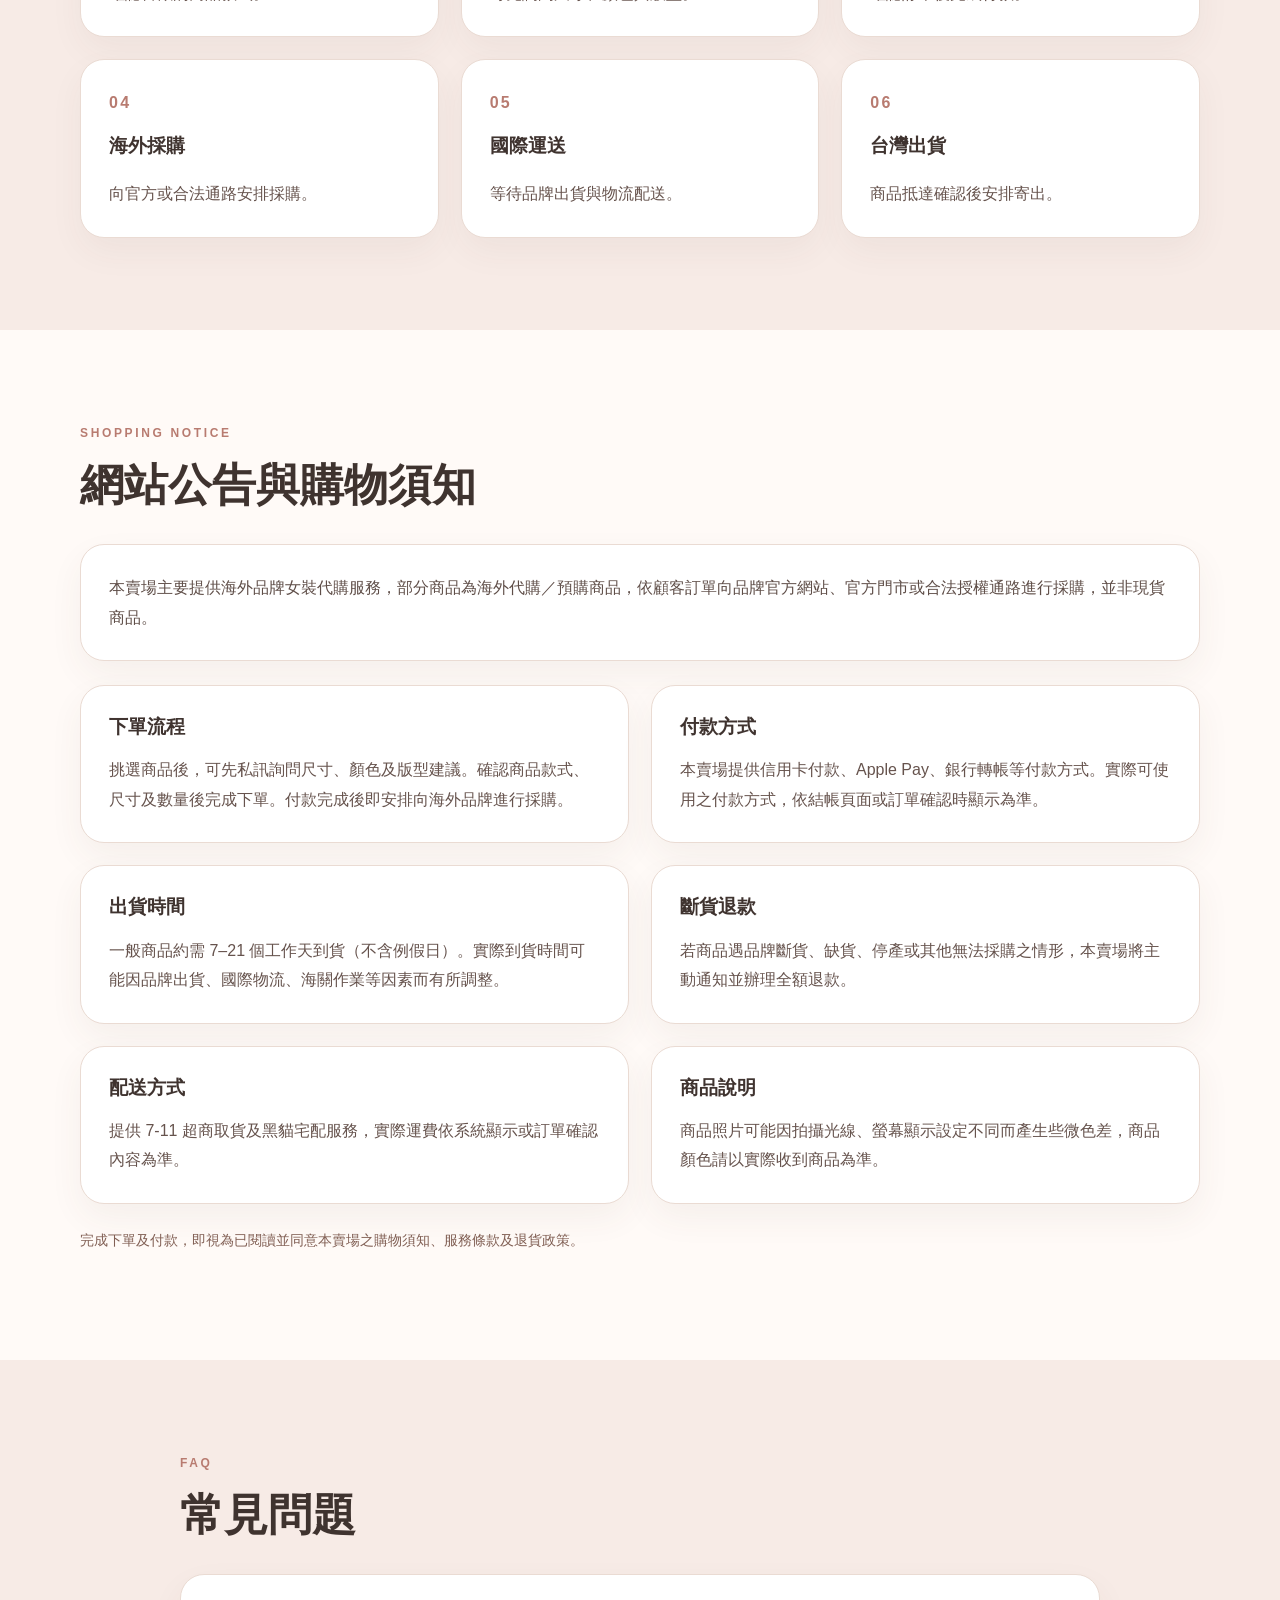
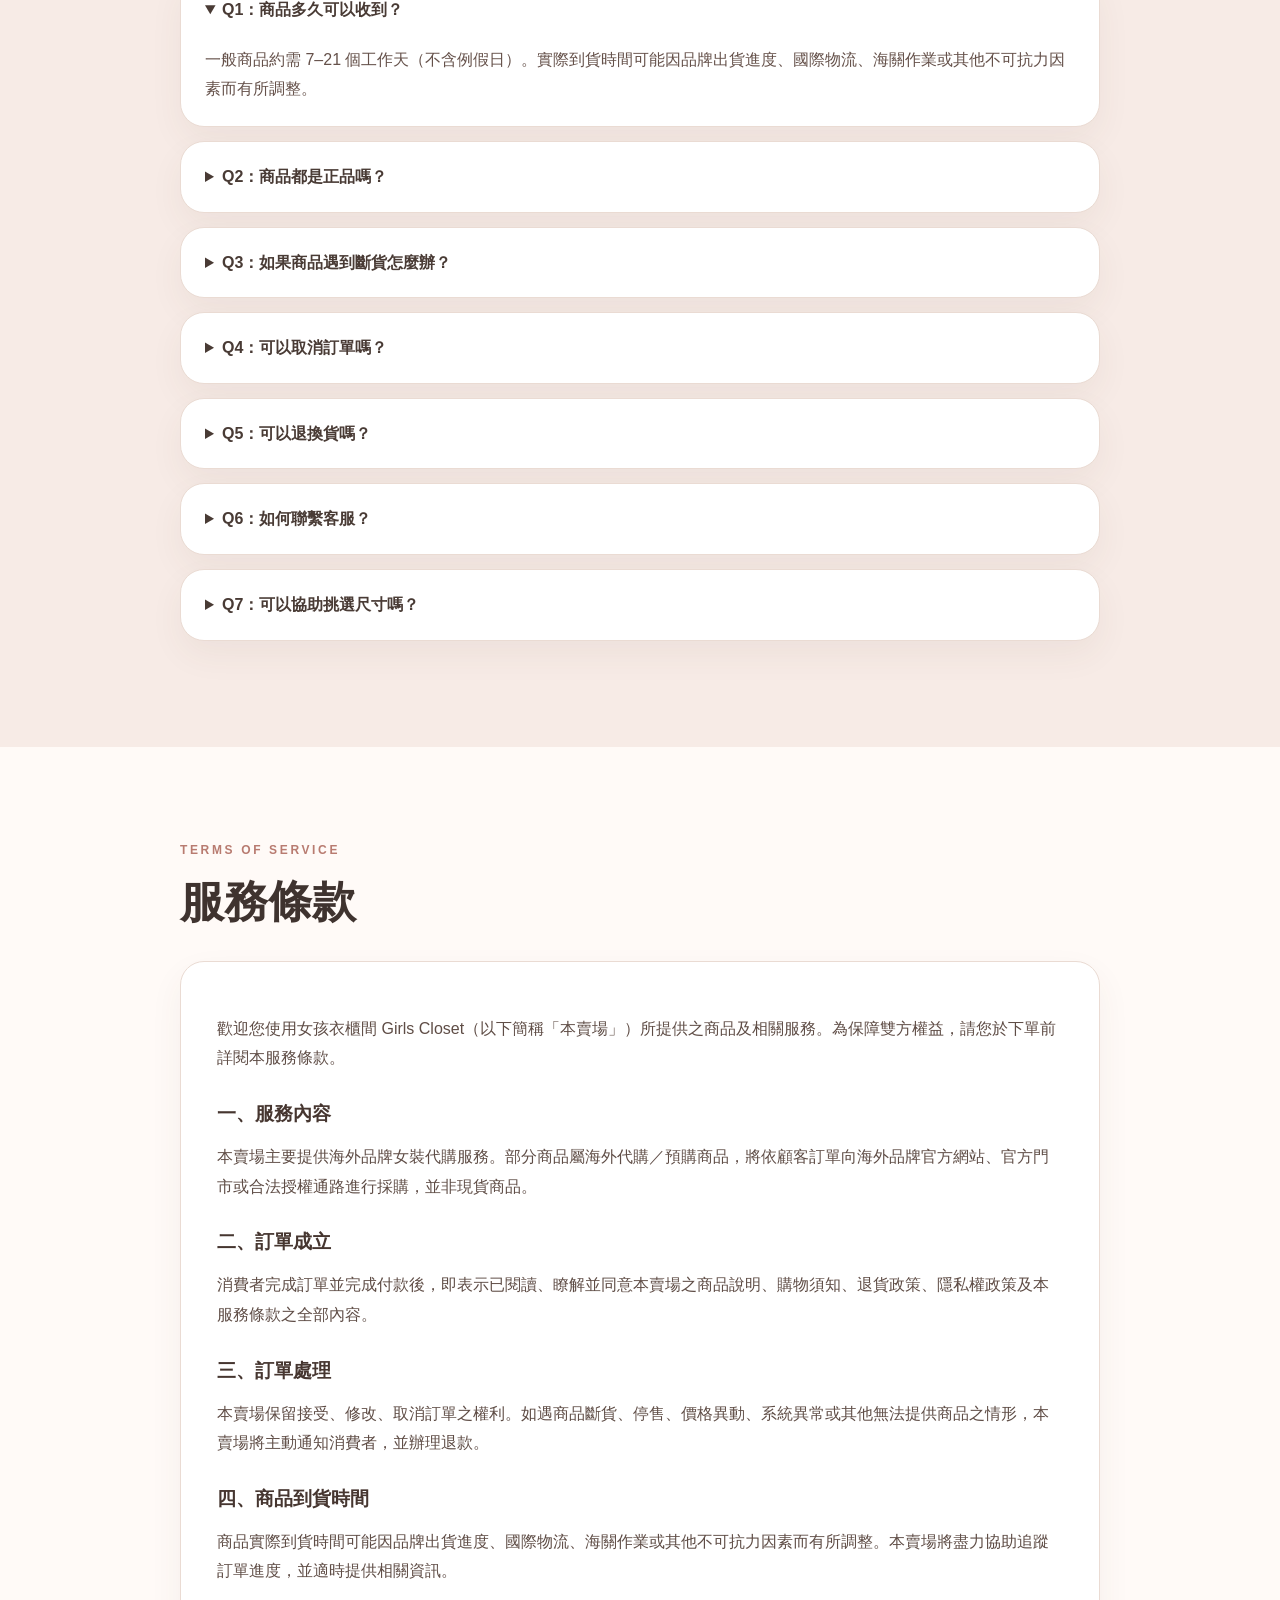
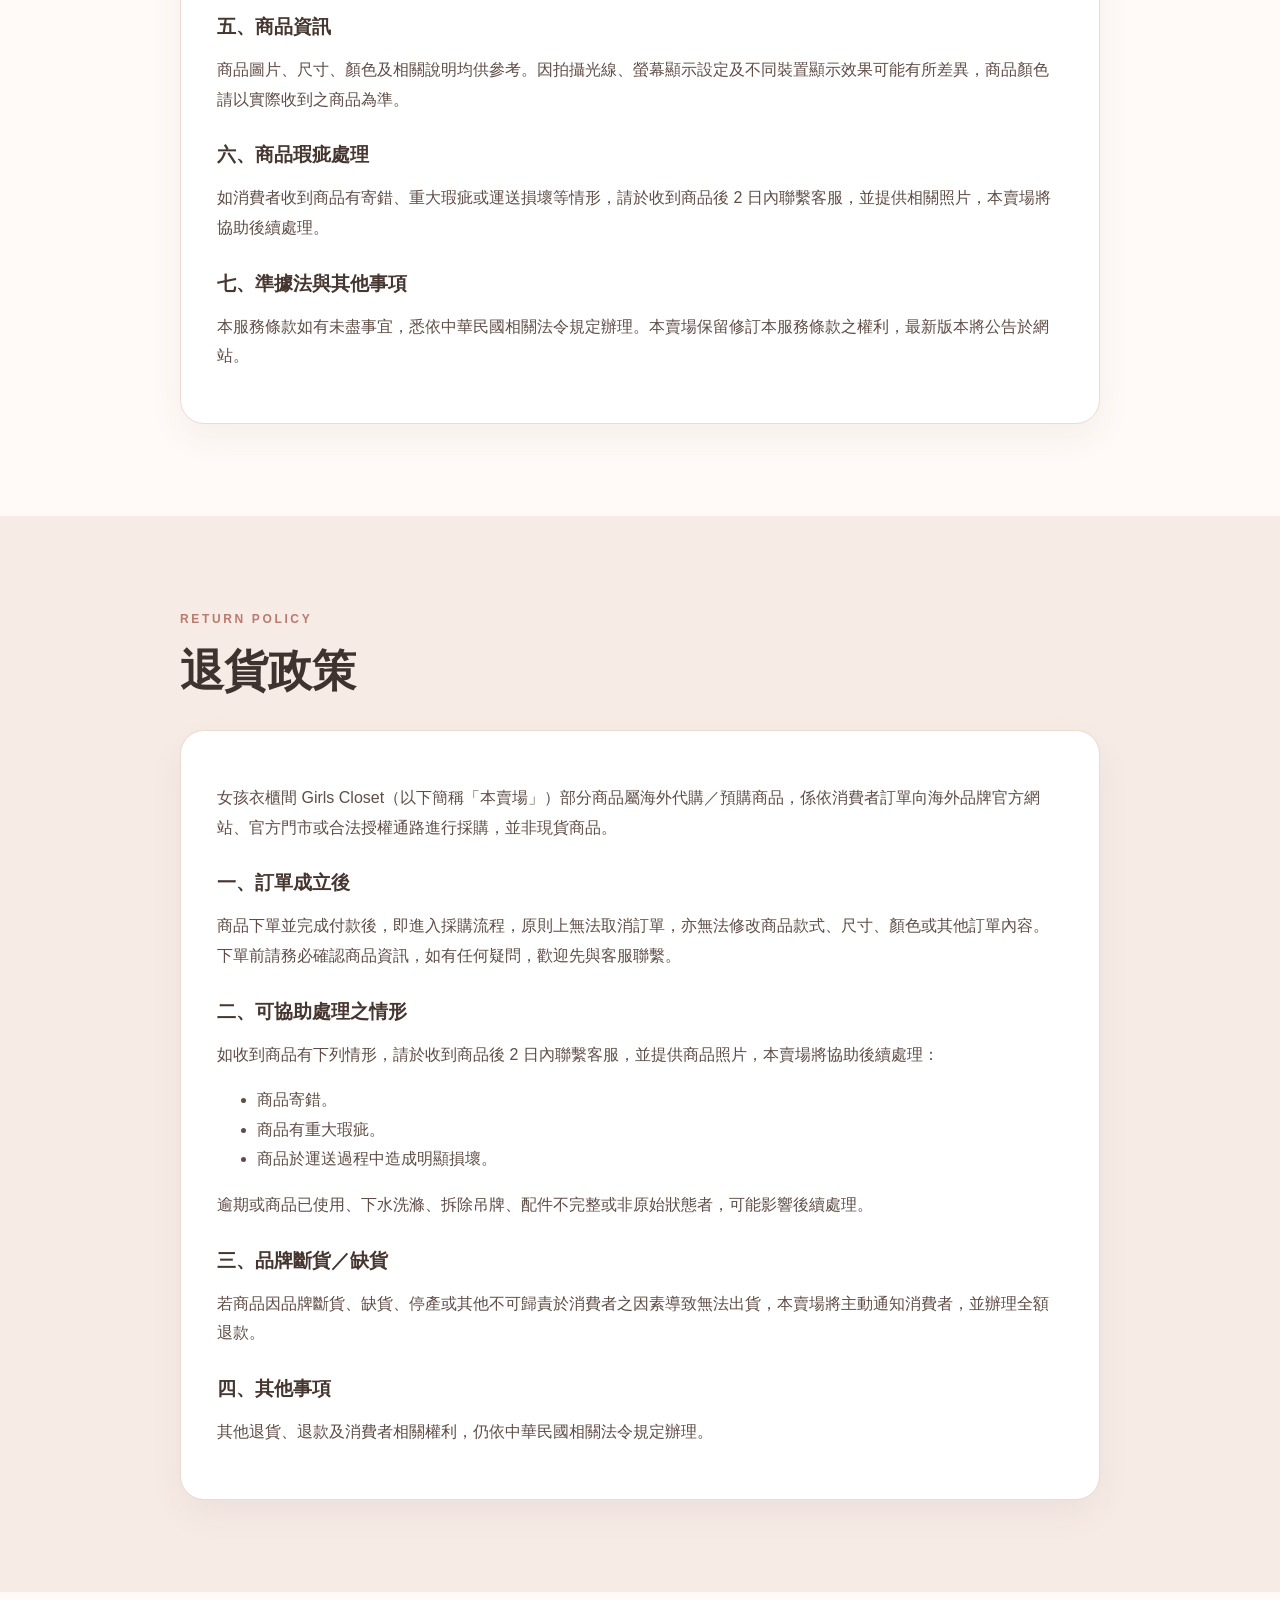
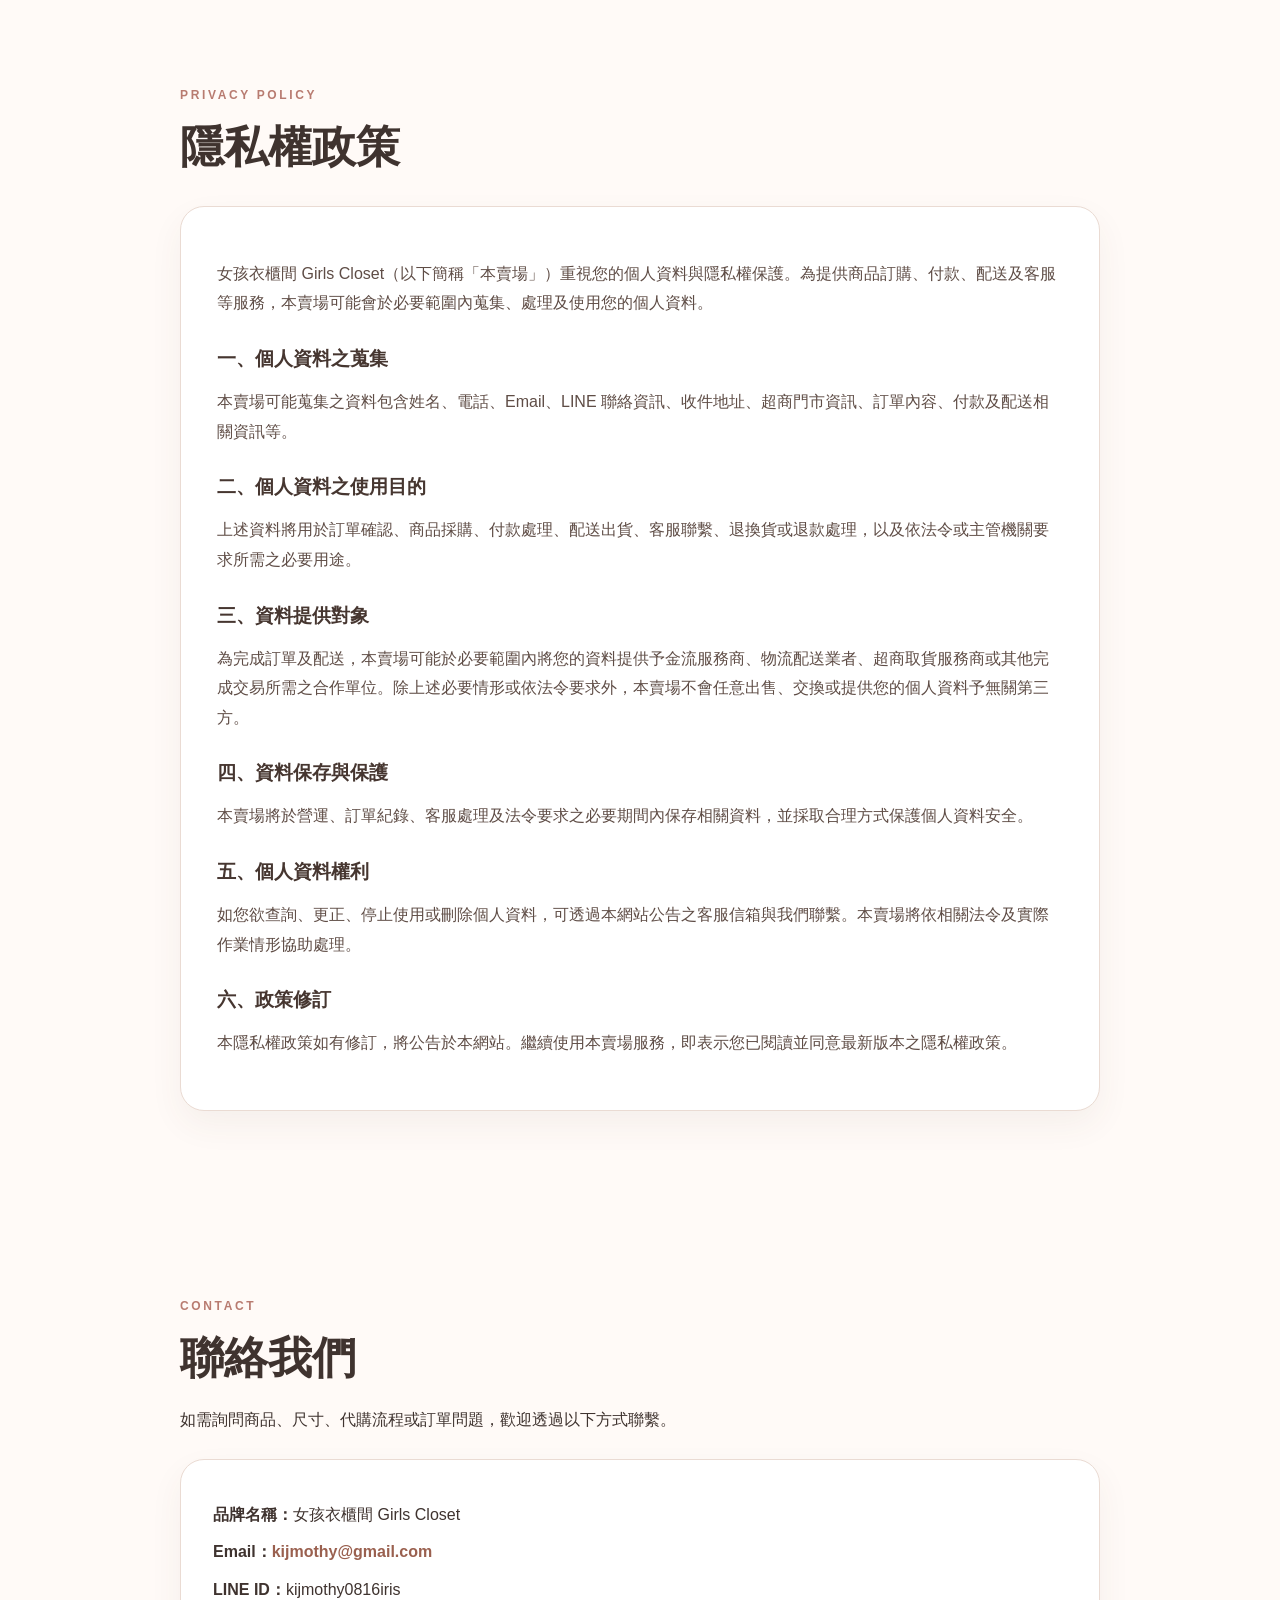
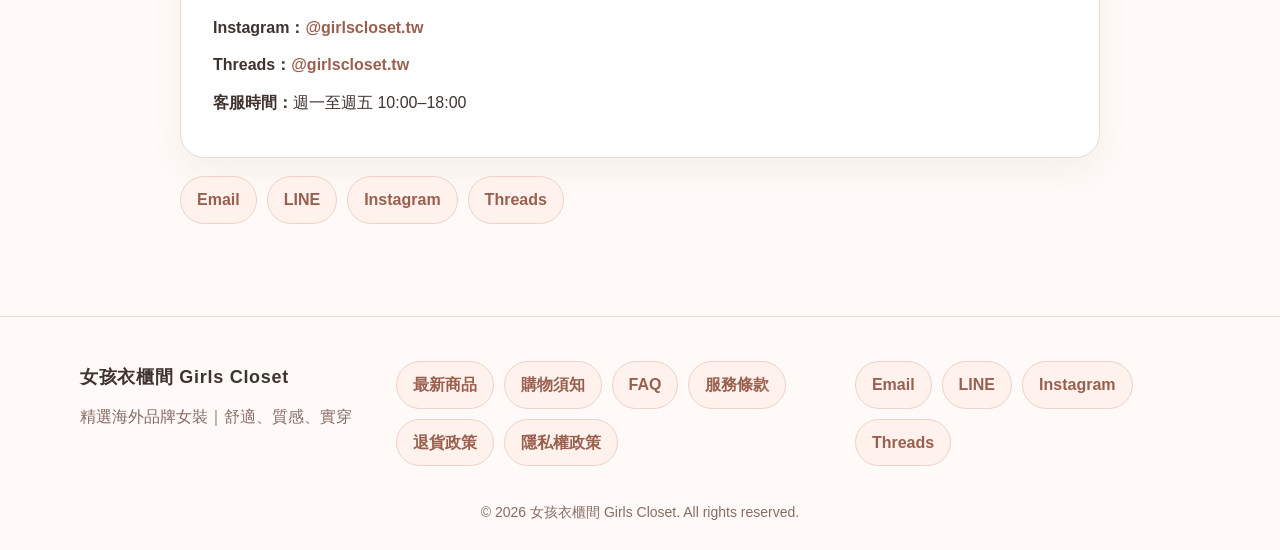
==== commit 6bbaaa86: "Add files via upload" ====
--- a/index.html
+++ b/index.html
@@ -21,7 +21,9 @@
   <header class="site-header">
     <div class="container nav">
       <a class="brand" href="#top" aria-label="女孩衣櫃間 Girls Closet">
-        <img src="logo.png" alt="女孩衣櫃間 Girls Closet Logo" />
+        <span class="brand-logo-wrap">
+          <img src="logo.png" alt="女孩衣櫃間 Girls Closet Logo" />
+        </span>
         <div>
           <span class="brand-cn">女孩衣櫃間</span>
           <span class="brand-en">Girls Closet</span>
@@ -55,8 +57,10 @@
           </div>
         </div>
 
-        <div class="hero-card">
-          <img src="logo.png" alt="Girls Closet Logo" />
+        <div class="hero-logo-panel">
+          <div class="hero-logo-frame">
+            <img src="logo.png" alt="Girls Closet Logo" />
+          </div>
           <p>Overseas Fashion Select</p>
         </div>
       </div>
@@ -86,26 +90,10 @@
         <p class="section-label">Featured Brands</p>
         <h2>精選品牌</h2>
         <div class="brand-grid">
-          <article class="brand-card">
-            <span>01</span>
-            <h3>KUOSE</h3>
-            <p>法式學院・質感日常</p>
-          </article>
-          <article class="brand-card">
-            <span>02</span>
-            <h3>MISHOW</h3>
-            <p>簡約知性・通勤穿搭</p>
-          </article>
-          <article class="brand-card">
-            <span>03</span>
-            <h3>SNIDEL</h3>
-            <p>日系甜美・優雅設計</p>
-          </article>
-          <article class="brand-card">
-            <span>04</span>
-            <h3>Fi.n.t</h3>
-            <p>復古文青・經典日系</p>
-          </article>
+          <article class="brand-card"><span>01</span><h3>KUOSE</h3><p>法式學院・質感日常</p></article>
+          <article class="brand-card"><span>02</span><h3>MISHOW</h3><p>簡約知性・通勤穿搭</p></article>
+          <article class="brand-card"><span>03</span><h3>SNIDEL</h3><p>日系甜美・優雅設計</p></article>
+          <article class="brand-card"><span>04</span><h3>Fi.n.t</h3><p>復古文青・經典日系</p></article>
         </div>
       </div>
     </section>
@@ -117,107 +105,18 @@
             <p class="section-label">New Arrival</p>
             <h2>最新商品</h2>
           </div>
-          <p class="section-intro">
-            以下為代購展示款式。實際價格、尺寸、顏色與庫存狀況，以下單前客服確認為準。
-          </p>
+          <p class="section-intro">以下為代購展示款式。實際價格、尺寸、顏色與庫存狀況，以下單前客服確認為準。</p>
         </div>
 
         <div class="product-grid">
-          <article class="product-card">
-            <div class="product-image placeholder">KUOSE</div>
-            <div class="product-info">
-              <span class="product-brand">KUOSE</span>
-              <h3>法式學院風洋裝</h3>
-              <p class="product-price">NT$ 請洽客服</p>
-              <p>溫柔學院感設計，適合日常、約會與輕正式場合。</p>
-              <p class="product-meta">尺寸：S / M / L｜顏色：依品牌供應</p>
-              <a class="line-button" href="#contact">LINE 詢問代購</a>
-            </div>
-          </article>
-
-          <article class="product-card">
-            <div class="product-image placeholder">KUOSE</div>
-            <div class="product-info">
-              <span class="product-brand">KUOSE</span>
-              <h3>質感日常上衣</h3>
-              <p class="product-price">NT$ 請洽客服</p>
-              <p>簡約好搭的日常單品，可搭配裙裝或褲裝。</p>
-              <p class="product-meta">尺寸：S / M / L｜顏色：依品牌供應</p>
-              <a class="line-button" href="#contact">LINE 詢問代購</a>
-            </div>
-          </article>
-
-          <article class="product-card">
-            <div class="product-image placeholder">KUOSE</div>
-            <div class="product-info">
-              <span class="product-brand">KUOSE</span>
-              <h3>百搭半身裙</h3>
-              <p class="product-price">NT$ 請洽客服</p>
-              <p>修飾身形、耐看百搭，適合日常與通勤穿搭。</p>
-              <p class="product-meta">尺寸：S / M / L｜顏色：依品牌供應</p>
-              <a class="line-button" href="#contact">LINE 詢問代購</a>
-            </div>
-          </article>
-
-          <article class="product-card">
-            <div class="product-image placeholder">MISHOW</div>
-            <div class="product-info">
-              <span class="product-brand">MISHOW</span>
-              <h3>通勤感上衣</h3>
-              <p class="product-price">NT$ 請洽客服</p>
-              <p>簡約知性風格，適合上班、日常與約會穿搭。</p>
-              <p class="product-meta">尺寸：S / M / L｜顏色：依品牌供應</p>
-              <a class="line-button" href="#contact">LINE 詢問代購</a>
-            </div>
-          </article>
-
-          <article class="product-card">
-            <div class="product-image placeholder">MISHOW</div>
-            <div class="product-info">
-              <span class="product-brand">MISHOW</span>
-              <h3>俐落剪裁外套</h3>
-              <p class="product-price">NT$ 請洽客服</p>
-              <p>乾淨俐落的版型，適合通勤與日常搭配。</p>
-              <p class="product-meta">尺寸：S / M / L｜顏色：依品牌供應</p>
-              <a class="line-button" href="#contact">LINE 詢問代購</a>
-            </div>
-          </article>
-
-          <article class="product-card">
-            <div class="product-image placeholder">SNIDEL</div>
-            <div class="product-info">
-              <span class="product-brand">SNIDEL</span>
-              <h3>優雅設計洋裝</h3>
-              <p class="product-price">NT$ 請洽客服</p>
-              <p>日系甜美與優雅設計感，適合重要場合穿搭。</p>
-              <p class="product-meta">尺寸：依品牌供應｜顏色：依品牌供應</p>
-              <a class="line-button" href="#contact">LINE 詢問代購</a>
-            </div>
-          </article>
-
-          <article class="product-card">
-            <div class="product-image placeholder">Fi.n.t</div>
-            <div class="product-info">
-              <span class="product-brand">Fi.n.t</span>
-              <h3>復古文青上衣</h3>
-              <p class="product-price">NT$ 請洽客服</p>
-              <p>帶有復古細節的日系單品，適合喜歡文青風格的女孩。</p>
-              <p class="product-meta">尺寸：依品牌供應｜顏色：依品牌供應</p>
-              <a class="line-button" href="#contact">LINE 詢問代購</a>
-            </div>
-          </article>
-
-          <article class="product-card">
-            <div class="product-image placeholder">Fi.n.t</div>
-            <div class="product-info">
-              <span class="product-brand">Fi.n.t</span>
-              <h3>經典日系半身裙</h3>
-              <p class="product-price">NT$ 請洽客服</p>
-              <p>復古而耐看的日系裙裝，適合搭配襯衫與針織衫。</p>
-              <p class="product-meta">尺寸：依品牌供應｜顏色：依品牌供應</p>
-              <a class="line-button" href="#contact">LINE 詢問代購</a>
-            </div>
-          </article>
+          <article class="product-card"><div class="product-image placeholder">KUOSE</div><div class="product-info"><span class="product-brand">KUOSE</span><h3>法式學院風洋裝</h3><p class="product-price">NT$ 請洽客服</p><p>溫柔學院感設計，適合日常、約會與輕正式場合。</p><p class="product-meta">尺寸：S / M / L｜顏色：依品牌供應</p><a class="line-button" href="#contact">LINE 詢問代購</a></div></article>
+          <article class="product-card"><div class="product-image placeholder">KUOSE</div><div class="product-info"><span class="product-brand">KUOSE</span><h3>質感日常上衣</h3><p class="product-price">NT$ 請洽客服</p><p>簡約好搭的日常單品，可搭配裙裝或褲裝。</p><p class="product-meta">尺寸：S / M / L｜顏色：依品牌供應</p><a class="line-button" href="#contact">LINE 詢問代購</a></div></article>
+          <article class="product-card"><div class="product-image placeholder">KUOSE</div><div class="product-info"><span class="product-brand">KUOSE</span><h3>百搭半身裙</h3><p class="product-price">NT$ 請洽客服</p><p>修飾身形、耐看百搭，適合日常與通勤穿搭。</p><p class="product-meta">尺寸：S / M / L｜顏色：依品牌供應</p><a class="line-button" href="#contact">LINE 詢問代購</a></div></article>
+          <article class="product-card"><div class="product-image placeholder">MISHOW</div><div class="product-info"><span class="product-brand">MISHOW</span><h3>通勤感上衣</h3><p class="product-price">NT$ 請洽客服</p><p>簡約知性風格，適合上班、日常與約會穿搭。</p><p class="product-meta">尺寸：S / M / L｜顏色：依品牌供應</p><a class="line-button" href="#contact">LINE 詢問代購</a></div></article>
+          <article class="product-card"><div class="product-image placeholder">MISHOW</div><div class="product-info"><span class="product-brand">MISHOW</span><h3>俐落剪裁外套</h3><p class="product-price">NT$ 請洽客服</p><p>乾淨俐落的版型，適合通勤與日常搭配。</p><p class="product-meta">尺寸：S / M / L｜顏色：依品牌供應</p><a class="line-button" href="#contact">LINE 詢問代購</a></div></article>
+          <article class="product-card"><div class="product-image placeholder">SNIDEL</div><div class="product-info"><span class="product-brand">SNIDEL</span><h3>優雅設計洋裝</h3><p class="product-price">NT$ 請洽客服</p><p>日系甜美與優雅設計感，適合重要場合穿搭。</p><p class="product-meta">尺寸：依品牌供應｜顏色：依品牌供應</p><a class="line-button" href="#contact">LINE 詢問代購</a></div></article>
+          <article class="product-card"><div class="product-image placeholder">Fi.n.t</div><div class="product-info"><span class="product-brand">Fi.n.t</span><h3>復古文青上衣</h3><p class="product-price">NT$ 請洽客服</p><p>帶有復古細節的日系單品，適合喜歡文青風格的女孩。</p><p class="product-meta">尺寸：依品牌供應｜顏色：依品牌供應</p><a class="line-button" href="#contact">LINE 詢問代購</a></div></article>
+          <article class="product-card"><div class="product-image placeholder">Fi.n.t</div><div class="product-info"><span class="product-brand">Fi.n.t</span><h3>經典日系半身裙</h3><p class="product-price">NT$ 請洽客服</p><p>復古而耐看的日系裙裝，適合搭配襯衫與針織衫。</p><p class="product-meta">尺寸：依品牌供應｜顏色：依品牌供應</p><a class="line-button" href="#contact">LINE 詢問代購</a></div></article>
         </div>
       </div>
     </section>
@@ -227,21 +126,9 @@
         <p class="section-label">Notice</p>
         <h2>最新公告</h2>
         <div class="announcement-grid">
-          <article>
-            <span>New</span>
-            <h3>新品陸續更新中</h3>
-            <p>網站商品展示將陸續補上實際照片、尺寸與價格資訊。</p>
-          </article>
-          <article>
-            <span>Order</span>
-            <h3>代購前請先確認庫存</h3>
-            <p>因海外品牌商品流動較快，下單前請先與客服確認尺寸、顏色與庫存。</p>
-          </article>
-          <article>
-            <span>Shipping</span>
-            <h3>到貨時間約 7–21 個工作天</h3>
-            <p>實際到貨時間依品牌出貨、國際物流及海關作業情況而定。</p>
-          </article>
+          <article><span>New</span><h3>新品陸續更新中</h3><p>網站商品展示將陸續補上實際照片、尺寸與價格資訊。</p></article>
+          <article><span>Order</span><h3>代購前請先確認庫存</h3><p>因海外品牌商品流動較快，下單前請先與客服確認尺寸、顏色與庫存。</p></article>
+          <article><span>Shipping</span><h3>到貨時間約 7–21 個工作天</h3><p>實際到貨時間依品牌出貨、國際物流及海關作業情況而定。</p></article>
         </div>
       </div>
     </section>
@@ -251,26 +138,10 @@
         <p class="section-label">Why Girls Closet</p>
         <h2>安心購物</h2>
         <div class="feature-grid">
-          <article class="feature-card">
-            <span>01</span>
-            <h3>官方與合法通路採購</h3>
-            <p>商品皆依訂單向品牌官方網站、官方門市或合法授權通路採購。</p>
-          </article>
-          <article class="feature-card">
-            <span>02</span>
-            <h3>正品保證</h3>
-            <p>本賣場保證販售正品，商品來源清楚，請安心選購。</p>
-          </article>
-          <article class="feature-card">
-            <span>03</span>
-            <h3>提供尺寸建議</h3>
-            <p>下單前可提供身高、體重及平時穿著尺寸，我們會盡力協助建議。</p>
-          </article>
-          <article class="feature-card">
-            <span>04</span>
-            <h3>海外代購流程透明</h3>
-            <p>商品到貨時間、斷貨退款、退貨政策皆於網站清楚說明。</p>
-          </article>
+          <article class="feature-card"><span>01</span><h3>官方與合法通路採購</h3><p>商品皆依訂單向品牌官方網站、官方門市或合法授權通路採購。</p></article>
+          <article class="feature-card"><span>02</span><h3>正品保證</h3><p>本賣場保證販售正品，商品來源清楚，請安心選購。</p></article>
+          <article class="feature-card"><span>03</span><h3>提供尺寸建議</h3><p>下單前可提供身高、體重及平時穿著尺寸，我們會盡力協助建議。</p></article>
+          <article class="feature-card"><span>04</span><h3>海外代購流程透明</h3><p>商品到貨時間、斷貨退款、退貨政策皆於網站清楚說明。</p></article>
         </div>
       </div>
     </section>
@@ -294,147 +165,74 @@
       <div class="container">
         <p class="section-label">Shopping Notice</p>
         <h2>網站公告與購物須知</h2>
-
-        <div class="notice-box">
-          <p>
-            本賣場主要提供海外品牌女裝代購服務，部分商品為海外代購／預購商品，
-            依顧客訂單向品牌官方網站、官方門市或合法授權通路進行採購，並非現貨商品。
-          </p>
-        </div>
-
+        <div class="notice-box"><p>本賣場主要提供海外品牌女裝代購服務，部分商品為海外代購／預購商品，依顧客訂單向品牌官方網站、官方門市或合法授權通路進行採購，並非現貨商品。</p></div>
         <div class="cards two">
-          <article class="card">
-            <h3>下單流程</h3>
-            <p>挑選商品後，可先私訊詢問尺寸、顏色及版型建議。確認商品款式、尺寸及數量後完成下單。付款完成後即安排向海外品牌進行採購。</p>
-          </article>
-          <article class="card">
-            <h3>付款方式</h3>
-            <p>本賣場提供信用卡付款、Apple Pay、銀行轉帳等付款方式。實際可使用之付款方式，依結帳頁面或訂單確認時顯示為準。</p>
-          </article>
-          <article class="card">
-            <h3>出貨時間</h3>
-            <p>一般商品約需 7–21 個工作天到貨（不含例假日）。實際到貨時間可能因品牌出貨、國際物流、海關作業等因素而有所調整。</p>
-          </article>
-          <article class="card">
-            <h3>斷貨退款</h3>
-            <p>若商品遇品牌斷貨、缺貨、停產或其他無法採購之情形，本賣場將主動通知並辦理全額退款。</p>
-          </article>
-          <article class="card">
-            <h3>配送方式</h3>
-            <p>提供 7-11 超商取貨及黑貓宅配服務，實際運費依系統顯示或訂單確認內容為準。</p>
-          </article>
-          <article class="card">
-            <h3>商品說明</h3>
-            <p>商品照片可能因拍攝光線、螢幕顯示設定不同而產生些微色差，商品顏色請以實際收到商品為準。</p>
-          </article>
-        </div>
-
+          <article class="card"><h3>下單流程</h3><p>挑選商品後，可先私訊詢問尺寸、顏色及版型建議。確認商品款式、尺寸及數量後完成下單。付款完成後即安排向海外品牌進行採購。</p></article>
+          <article class="card"><h3>付款方式</h3><p>本賣場提供信用卡付款、Apple Pay、銀行轉帳等付款方式。實際可使用之付款方式，依結帳頁面或訂單確認時顯示為準。</p></article>
+          <article class="card"><h3>出貨時間</h3><p>一般商品約需 7–21 個工作天到貨（不含例假日）。實際到貨時間可能因品牌出貨、國際物流、海關作業等因素而有所調整。</p></article>
+          <article class="card"><h3>斷貨退款</h3><p>若商品遇品牌斷貨、缺貨、停產或其他無法採購之情形，本賣場將主動通知並辦理全額退款。</p></article>
+          <article class="card"><h3>配送方式</h3><p>提供 7-11 超商取貨及黑貓宅配服務，實際運費依系統顯示或訂單確認內容為準。</p></article>
+          <article class="card"><h3>商品說明</h3><p>商品照片可能因拍攝光線、螢幕顯示設定不同而產生些微色差，商品顏色請以實際收到商品為準。</p></article>
+        </div>
         <p class="note">完成下單及付款，即視為已閱讀並同意本賣場之購物須知、服務條款及退貨政策。</p>
       </div>
     </section>
 
     <section id="faq" class="section soft">
       <div class="container narrow">
-        <p class="section-label">FAQ</p>
-        <h2>常見問題</h2>
-
-        <details open>
-          <summary>Q1：商品多久可以收到？</summary>
-          <p>一般商品約需 7–21 個工作天（不含例假日）。實際到貨時間可能因品牌出貨進度、國際物流、海關作業或其他不可抗力因素而有所調整。</p>
-        </details>
-        <details>
-          <summary>Q2：商品都是正品嗎？</summary>
-          <p>是的。本賣場所有商品皆由海外官方網站、官方門市或合法授權通路採購，保證販售正品，請安心選購。</p>
-        </details>
-        <details>
-          <summary>Q3：如果商品遇到斷貨怎麼辦？</summary>
-          <p>若商品遇品牌斷貨、缺貨、停產或其他無法採購之情形，本賣場將主動通知您，並辦理全額退款。</p>
-        </details>
-        <details>
-          <summary>Q4：可以取消訂單嗎？</summary>
-          <p>商品下單並完成付款後，即進入採購流程，原則上無法取消訂單，亦無法修改商品款式、尺寸、顏色或其他訂單內容。下單前如有任何疑問，歡迎先與客服確認。</p>
-        </details>
-        <details>
-          <summary>Q5：可以退換貨嗎？</summary>
-          <p>若收到商品有寄錯商品、重大瑕疵或運送過程造成明顯損壞等情形，請於收到商品後 2 日內聯繫客服並提供相關照片，本賣場將協助辦理退換貨事宜。</p>
-        </details>
-        <details>
-          <summary>Q6：如何聯繫客服？</summary>
-          <p>可透過 LINE ID：kijmothy0816iris 或 Email：kijmothy@gmail.com 聯繫客服。客服時間為週一至週五 10:00–18:00（國定假日除外）。</p>
-        </details>
-        <details>
-          <summary>Q7：可以協助挑選尺寸嗎？</summary>
-          <p>可以。下單前歡迎提供您的身高、體重及平時穿著尺寸，我們將依商品版型及品牌尺寸表提供尺寸建議，但因每個人的身形及穿著習慣不同，尺寸建議僅供參考。</p>
-        </details>
+        <p class="section-label">FAQ</p><h2>常見問題</h2>
+        <details open><summary>Q1：商品多久可以收到？</summary><p>一般商品約需 7–21 個工作天（不含例假日）。實際到貨時間可能因品牌出貨進度、國際物流、海關作業或其他不可抗力因素而有所調整。</p></details>
+        <details><summary>Q2：商品都是正品嗎？</summary><p>是的。本賣場所有商品皆由海外官方網站、官方門市或合法授權通路採購，保證販售正品，請安心選購。</p></details>
+        <details><summary>Q3：如果商品遇到斷貨怎麼辦？</summary><p>若商品遇品牌斷貨、缺貨、停產或其他無法採購之情形，本賣場將主動通知您，並辦理全額退款。</p></details>
+        <details><summary>Q4：可以取消訂單嗎？</summary><p>商品下單並完成付款後，即進入採購流程，原則上無法取消訂單，亦無法修改商品款式、尺寸、顏色或其他訂單內容。下單前如有任何疑問，歡迎先與客服確認。</p></details>
+        <details><summary>Q5：可以退換貨嗎？</summary><p>若收到商品有寄錯商品、重大瑕疵或運送過程造成明顯損壞等情形，請於收到商品後 2 日內聯繫客服並提供相關照片，本賣場將協助辦理退換貨事宜。</p></details>
+        <details><summary>Q6：如何聯繫客服？</summary><p>可透過 LINE ID：kijmothy0816iris 或 Email：kijmothy@gmail.com 聯繫客服。客服時間為週一至週五 10:00–18:00（國定假日除外）。</p></details>
+        <details><summary>Q7：可以協助挑選尺寸嗎？</summary><p>可以。下單前歡迎提供您的身高、體重及平時穿著尺寸，我們將依商品版型及品牌尺寸表提供尺寸建議，但因每個人的身形及穿著習慣不同，尺寸建議僅供參考。</p></details>
       </div>
     </section>
 
     <section id="terms" class="section">
       <div class="container narrow">
-        <p class="section-label">Terms of Service</p>
-        <h2>服務條款</h2>
+        <p class="section-label">Terms of Service</p><h2>服務條款</h2>
         <div class="policy-box">
           <p>歡迎您使用女孩衣櫃間 Girls Closet（以下簡稱「本賣場」）所提供之商品及相關服務。為保障雙方權益，請您於下單前詳閱本服務條款。</p>
-          <h3>一、服務內容</h3>
-          <p>本賣場主要提供海外品牌女裝代購服務。部分商品屬海外代購／預購商品，將依顧客訂單向海外品牌官方網站、官方門市或合法授權通路進行採購，並非現貨商品。</p>
-          <h3>二、訂單成立</h3>
-          <p>消費者完成訂單並完成付款後，即表示已閱讀、瞭解並同意本賣場之商品說明、購物須知、退貨政策、隱私權政策及本服務條款之全部內容。</p>
-          <h3>三、訂單處理</h3>
-          <p>本賣場保留接受、修改、取消訂單之權利。如遇商品斷貨、停售、價格異動、系統異常或其他無法提供商品之情形，本賣場將主動通知消費者，並辦理退款。</p>
-          <h3>四、商品到貨時間</h3>
-          <p>商品實際到貨時間可能因品牌出貨進度、國際物流、海關作業或其他不可抗力因素而有所調整。本賣場將盡力協助追蹤訂單進度，並適時提供相關資訊。</p>
-          <h3>五、商品資訊</h3>
-          <p>商品圖片、尺寸、顏色及相關說明均供參考。因拍攝光線、螢幕顯示設定及不同裝置顯示效果可能有所差異，商品顏色請以實際收到之商品為準。</p>
-          <h3>六、商品瑕疵處理</h3>
-          <p>如消費者收到商品有寄錯、重大瑕疵或運送損壞等情形，請於收到商品後 2 日內聯繫客服，並提供相關照片，本賣場將協助後續處理。</p>
-          <h3>七、準據法與其他事項</h3>
-          <p>本服務條款如有未盡事宜，悉依中華民國相關法令規定辦理。本賣場保留修訂本服務條款之權利，最新版本將公告於網站。</p>
+          <h3>一、服務內容</h3><p>本賣場主要提供海外品牌女裝代購服務。部分商品屬海外代購／預購商品，將依顧客訂單向海外品牌官方網站、官方門市或合法授權通路進行採購，並非現貨商品。</p>
+          <h3>二、訂單成立</h3><p>消費者完成訂單並完成付款後，即表示已閱讀、瞭解並同意本賣場之商品說明、購物須知、退貨政策、隱私權政策及本服務條款之全部內容。</p>
+          <h3>三、訂單處理</h3><p>本賣場保留接受、修改、取消訂單之權利。如遇商品斷貨、停售、價格異動、系統異常或其他無法提供商品之情形，本賣場將主動通知消費者，並辦理退款。</p>
+          <h3>四、商品到貨時間</h3><p>商品實際到貨時間可能因品牌出貨進度、國際物流、海關作業或其他不可抗力因素而有所調整。本賣場將盡力協助追蹤訂單進度，並適時提供相關資訊。</p>
+          <h3>五、商品資訊</h3><p>商品圖片、尺寸、顏色及相關說明均供參考。因拍攝光線、螢幕顯示設定及不同裝置顯示效果可能有所差異，商品顏色請以實際收到之商品為準。</p>
+          <h3>六、商品瑕疵處理</h3><p>如消費者收到商品有寄錯、重大瑕疵或運送損壞等情形，請於收到商品後 2 日內聯繫客服，並提供相關照片，本賣場將協助後續處理。</p>
+          <h3>七、準據法與其他事項</h3><p>本服務條款如有未盡事宜，悉依中華民國相關法令規定辦理。本賣場保留修訂本服務條款之權利，最新版本將公告於網站。</p>
         </div>
       </div>
     </section>
 
     <section id="returns" class="section soft">
       <div class="container narrow">
-        <p class="section-label">Return Policy</p>
-        <h2>退貨政策</h2>
+        <p class="section-label">Return Policy</p><h2>退貨政策</h2>
         <div class="policy-box">
           <p>女孩衣櫃間 Girls Closet（以下簡稱「本賣場」）部分商品屬海外代購／預購商品，係依消費者訂單向海外品牌官方網站、官方門市或合法授權通路進行採購，並非現貨商品。</p>
-          <h3>一、訂單成立後</h3>
-          <p>商品下單並完成付款後，即進入採購流程，原則上無法取消訂單，亦無法修改商品款式、尺寸、顏色或其他訂單內容。下單前請務必確認商品資訊，如有任何疑問，歡迎先與客服聯繫。</p>
-          <h3>二、可協助處理之情形</h3>
-          <p>如收到商品有下列情形，請於收到商品後 2 日內聯繫客服，並提供商品照片，本賣場將協助後續處理：</p>
-          <ul>
-            <li>商品寄錯。</li>
-            <li>商品有重大瑕疵。</li>
-            <li>商品於運送過程中造成明顯損壞。</li>
-          </ul>
+          <h3>一、訂單成立後</h3><p>商品下單並完成付款後，即進入採購流程，原則上無法取消訂單，亦無法修改商品款式、尺寸、顏色或其他訂單內容。下單前請務必確認商品資訊，如有任何疑問，歡迎先與客服聯繫。</p>
+          <h3>二、可協助處理之情形</h3><p>如收到商品有下列情形，請於收到商品後 2 日內聯繫客服，並提供商品照片，本賣場將協助後續處理：</p>
+          <ul><li>商品寄錯。</li><li>商品有重大瑕疵。</li><li>商品於運送過程中造成明顯損壞。</li></ul>
           <p>逾期或商品已使用、下水洗滌、拆除吊牌、配件不完整或非原始狀態者，可能影響後續處理。</p>
-          <h3>三、品牌斷貨／缺貨</h3>
-          <p>若商品因品牌斷貨、缺貨、停產或其他不可歸責於消費者之因素導致無法出貨，本賣場將主動通知消費者，並辦理全額退款。</p>
-          <h3>四、其他事項</h3>
-          <p>其他退貨、退款及消費者相關權利，仍依中華民國相關法令規定辦理。</p>
+          <h3>三、品牌斷貨／缺貨</h3><p>若商品因品牌斷貨、缺貨、停產或其他不可歸責於消費者之因素導致無法出貨，本賣場將主動通知消費者，並辦理全額退款。</p>
+          <h3>四、其他事項</h3><p>其他退貨、退款及消費者相關權利，仍依中華民國相關法令規定辦理。</p>
         </div>
       </div>
     </section>
 
     <section id="privacy" class="section">
       <div class="container narrow">
-        <p class="section-label">Privacy Policy</p>
-        <h2>隱私權政策</h2>
+        <p class="section-label">Privacy Policy</p><h2>隱私權政策</h2>
         <div class="policy-box">
           <p>女孩衣櫃間 Girls Closet（以下簡稱「本賣場」）重視您的個人資料與隱私權保護。為提供商品訂購、付款、配送及客服等服務，本賣場可能會於必要範圍內蒐集、處理及使用您的個人資料。</p>
-          <h3>一、個人資料之蒐集</h3>
-          <p>本賣場可能蒐集之資料包含姓名、電話、Email、LINE 聯絡資訊、收件地址、超商門市資訊、訂單內容、付款及配送相關資訊等。</p>
-          <h3>二、個人資料之使用目的</h3>
-          <p>上述資料將用於訂單確認、商品採購、付款處理、配送出貨、客服聯繫、退換貨或退款處理，以及依法令或主管機關要求所需之必要用途。</p>
-          <h3>三、資料提供對象</h3>
-          <p>為完成訂單及配送，本賣場可能於必要範圍內將您的資料提供予金流服務商、物流配送業者、超商取貨服務商或其他完成交易所需之合作單位。除上述必要情形或依法令要求外，本賣場不會任意出售、交換或提供您的個人資料予無關第三方。</p>
-          <h3>四、資料保存與保護</h3>
-          <p>本賣場將於營運、訂單紀錄、客服處理及法令要求之必要期間內保存相關資料，並採取合理方式保護個人資料安全。</p>
-          <h3>五、個人資料權利</h3>
-          <p>如您欲查詢、更正、停止使用或刪除個人資料，可透過本網站公告之客服信箱與我們聯繫。本賣場將依相關法令及實際作業情形協助處理。</p>
-          <h3>六、政策修訂</h3>
-          <p>本隱私權政策如有修訂，將公告於本網站。繼續使用本賣場服務，即表示您已閱讀並同意最新版本之隱私權政策。</p>
+          <h3>一、個人資料之蒐集</h3><p>本賣場可能蒐集之資料包含姓名、電話、Email、LINE 聯絡資訊、收件地址、超商門市資訊、訂單內容、付款及配送相關資訊等。</p>
+          <h3>二、個人資料之使用目的</h3><p>上述資料將用於訂單確認、商品採購、付款處理、配送出貨、客服聯繫、退換貨或退款處理，以及依法令或主管機關要求所需之必要用途。</p>
+          <h3>三、資料提供對象</h3><p>為完成訂單及配送，本賣場可能於必要範圍內將您的資料提供予金流服務商、物流配送業者、超商取貨服務商或其他完成交易所需之合作單位。除上述必要情形或依法令要求外，本賣場不會任意出售、交換或提供您的個人資料予無關第三方。</p>
+          <h3>四、資料保存與保護</h3><p>本賣場將於營運、訂單紀錄、客服處理及法令要求之必要期間內保存相關資料，並採取合理方式保護個人資料安全。</p>
+          <h3>五、個人資料權利</h3><p>如您欲查詢、更正、停止使用或刪除個人資料，可透過本網站公告之客服信箱與我們聯繫。本賣場將依相關法令及實際作業情形協助處理。</p>
+          <h3>六、政策修訂</h3><p>本隱私權政策如有修訂，將公告於本網站。繼續使用本賣場服務，即表示您已閱讀並同意最新版本之隱私權政策。</p>
         </div>
       </div>
     </section>
@@ -470,8 +268,8 @@
   <footer class="site-footer">
     <div class="container footer-grid">
       <div>
-        <img src="logo.png" alt="Girls Closet Logo" class="footer-logo" />
-        <p>女孩衣櫃間 Girls Closet</p>
+        <p class="footer-brand">女孩衣櫃間 Girls Closet</p>
+        <p class="footer-desc">精選海外品牌女裝｜舒適、質感、實穿</p>
       </div>
       <div class="footer-links">
         <a href="#products">最新商品</a>
--- a/style.css
+++ b/style.css
@@ -52,12 +52,22 @@
   flex-shrink: 0;
 }
 
-.brand img {
+.brand-logo-wrap {
   width: 46px;
   height: 46px;
-  object-fit: cover;
+  display: inline-flex;
+  align-items: center;
+  justify-content: center;
+  overflow: hidden;
   border-radius: 50%;
   border: 1px solid #ead1dc;
+  background: #fff;
+}
+
+.brand img {
+  width: 100%;
+  height: 100%;
+  object-fit: cover;
 }
 
 .brand-cn {
@@ -89,7 +99,7 @@
 }
 
 .hero {
-  min-height: 730px;
+  min-height: 620px;
   display: flex;
   align-items: center;
   background:
@@ -100,10 +110,10 @@
 
 .hero-grid {
   display: grid;
-  grid-template-columns: 1.1fr 0.78fr;
-  align-items: center;
-  gap: 58px;
-  padding: 94px 0;
+  grid-template-columns: minmax(0, 1.15fr) minmax(280px, 0.72fr);
+  align-items: center;
+  gap: 68px;
+  padding: 78px 0;
 }
 
 .eyebrow,
@@ -124,7 +134,7 @@
 }
 
 h1 {
-  font-size: clamp(42px, 6vw, 74px);
+  font-size: clamp(42px, 5.7vw, 68px);
   margin-bottom: 24px;
   letter-spacing: 0.02em;
 }
@@ -184,28 +194,39 @@
   background: rgba(255,255,255,0.65);
 }
 
-.hero-card {
+.hero-logo-panel {
   justify-self: center;
-  width: min(360px, 100%);
-  padding: 18px 18px 24px;
-  border-radius: 34px;
+  width: min(310px, 100%);
+  padding: 18px 18px 22px;
+  border-radius: 32px;
   text-align: center;
   background: rgba(255, 255, 255, 0.72);
-  box-shadow: 0 30px 80px rgba(128, 70, 82, 0.16);
+  box-shadow: 0 24px 70px rgba(128, 70, 82, 0.15);
   border: 1px solid rgba(232, 194, 205, 0.75);
 }
 
-.hero-card img {
+.hero-logo-frame {
   width: 100%;
   aspect-ratio: 1;
+  display: flex;
+  align-items: center;
+  justify-content: center;
+  overflow: hidden;
   border-radius: 24px;
-  object-fit: cover;
-}
-
-.hero-card p {
-  margin: 18px 0 0;
+  background: #ffe4ed;
+}
+
+.hero-logo-frame img {
+  width: 100%;
+  height: 100%;
+  object-fit: contain;
+  display: block;
+}
+
+.hero-logo-panel p {
+  margin: 16px 0 0;
   color: #9b6b60;
-  font-size: 13px;
+  font-size: 12px;
   font-weight: 800;
   letter-spacing: .16em;
   text-transform: uppercase;
@@ -548,7 +569,7 @@
 
 .site-footer {
   border-top: 1px solid #eadbd3;
-  padding: 48px 0 26px;
+  padding: 44px 0 24px;
   background: #fffaf7;
   color: #876d64;
 }
@@ -560,11 +581,16 @@
   align-items: start;
 }
 
-.footer-logo {
-  width: 64px;
-  height: 64px;
-  border-radius: 18px;
-  object-fit: cover;
+.footer-brand {
+  margin: 0;
+  color: #3f332f;
+  font-size: 18px;
+  font-weight: 900;
+  letter-spacing: .04em;
+}
+
+.footer-desc {
+  margin: 8px 0 0;
 }
 
 .footer-links,
@@ -588,6 +614,11 @@
 
   .announcement-grid {
     grid-template-columns: 1fr;
+  }
+
+  .hero-grid {
+    grid-template-columns: 1fr .72fr;
+    gap: 44px;
   }
 }
 
@@ -618,11 +649,12 @@
   }
 
   .hero-grid {
-    padding: 72px 0;
-  }
-
-  .hero-card {
-    width: min(320px, 88%);
+    padding: 68px 0;
+  }
+
+  .hero-logo-panel {
+    width: min(300px, 84%);
+    justify-self: start;
   }
 
   .section {
@@ -636,7 +668,7 @@
     grid-template-columns: 1fr;
   }
 
-  .brand img {
+  .brand-logo-wrap {
     width: 40px;
     height: 40px;
   }
@@ -664,6 +696,11 @@
 
   .policy-box {
     padding: 26px;
+  }
+
+  .hero-logo-panel {
+    width: min(260px, 82%);
+    margin-top: 8px;
   }
 
   .floating-line {
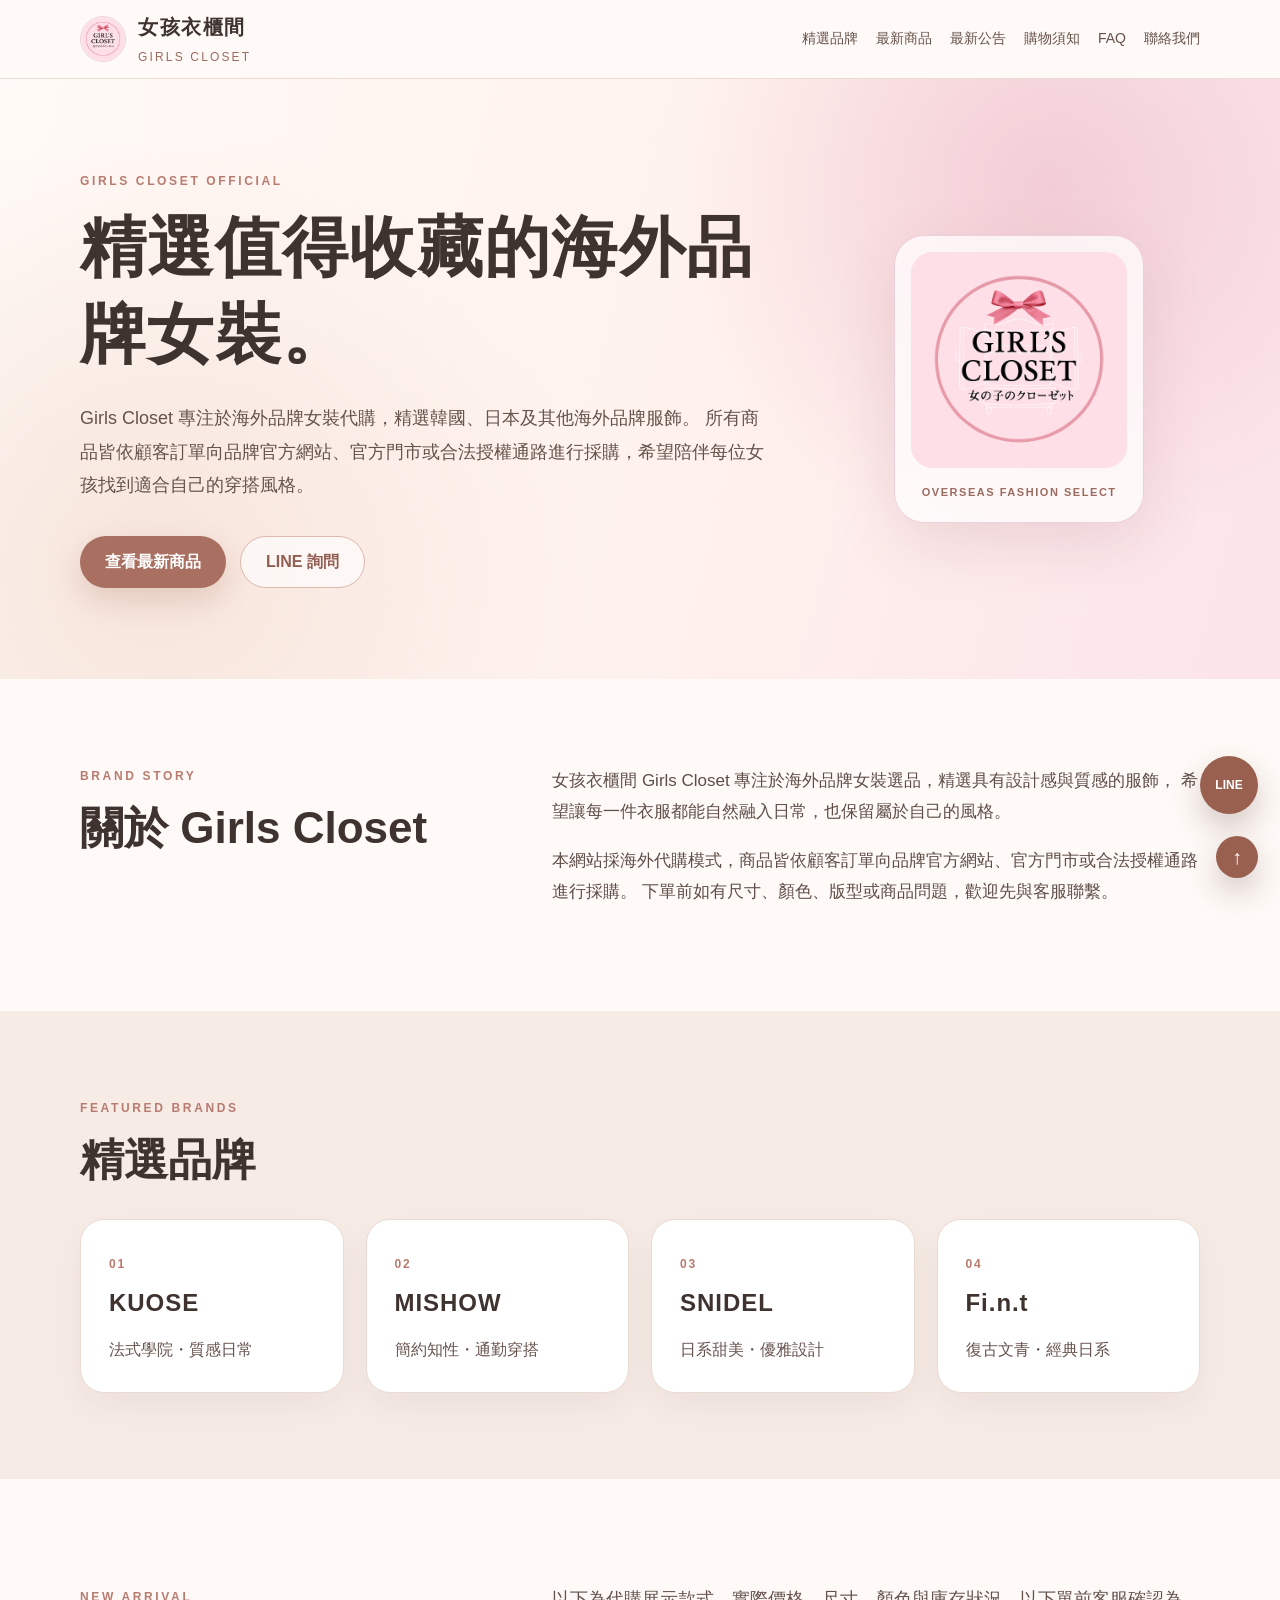
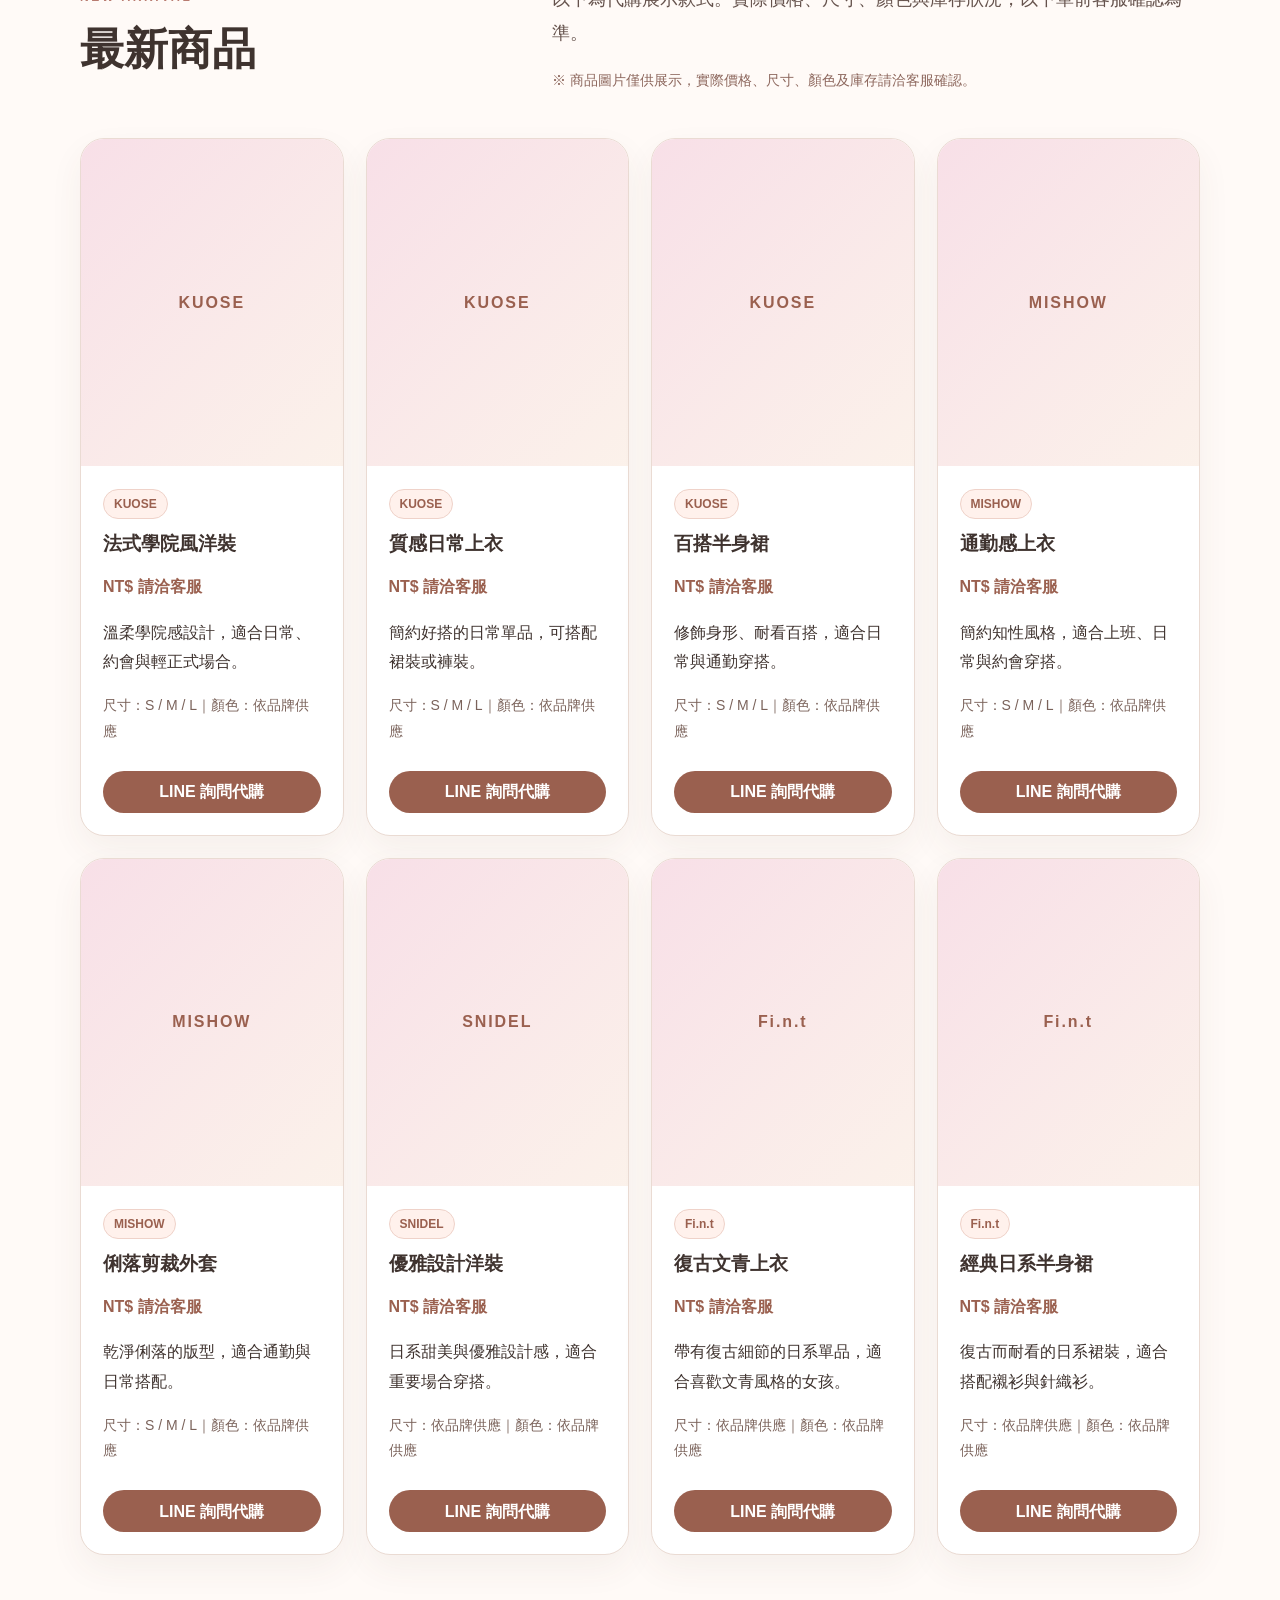
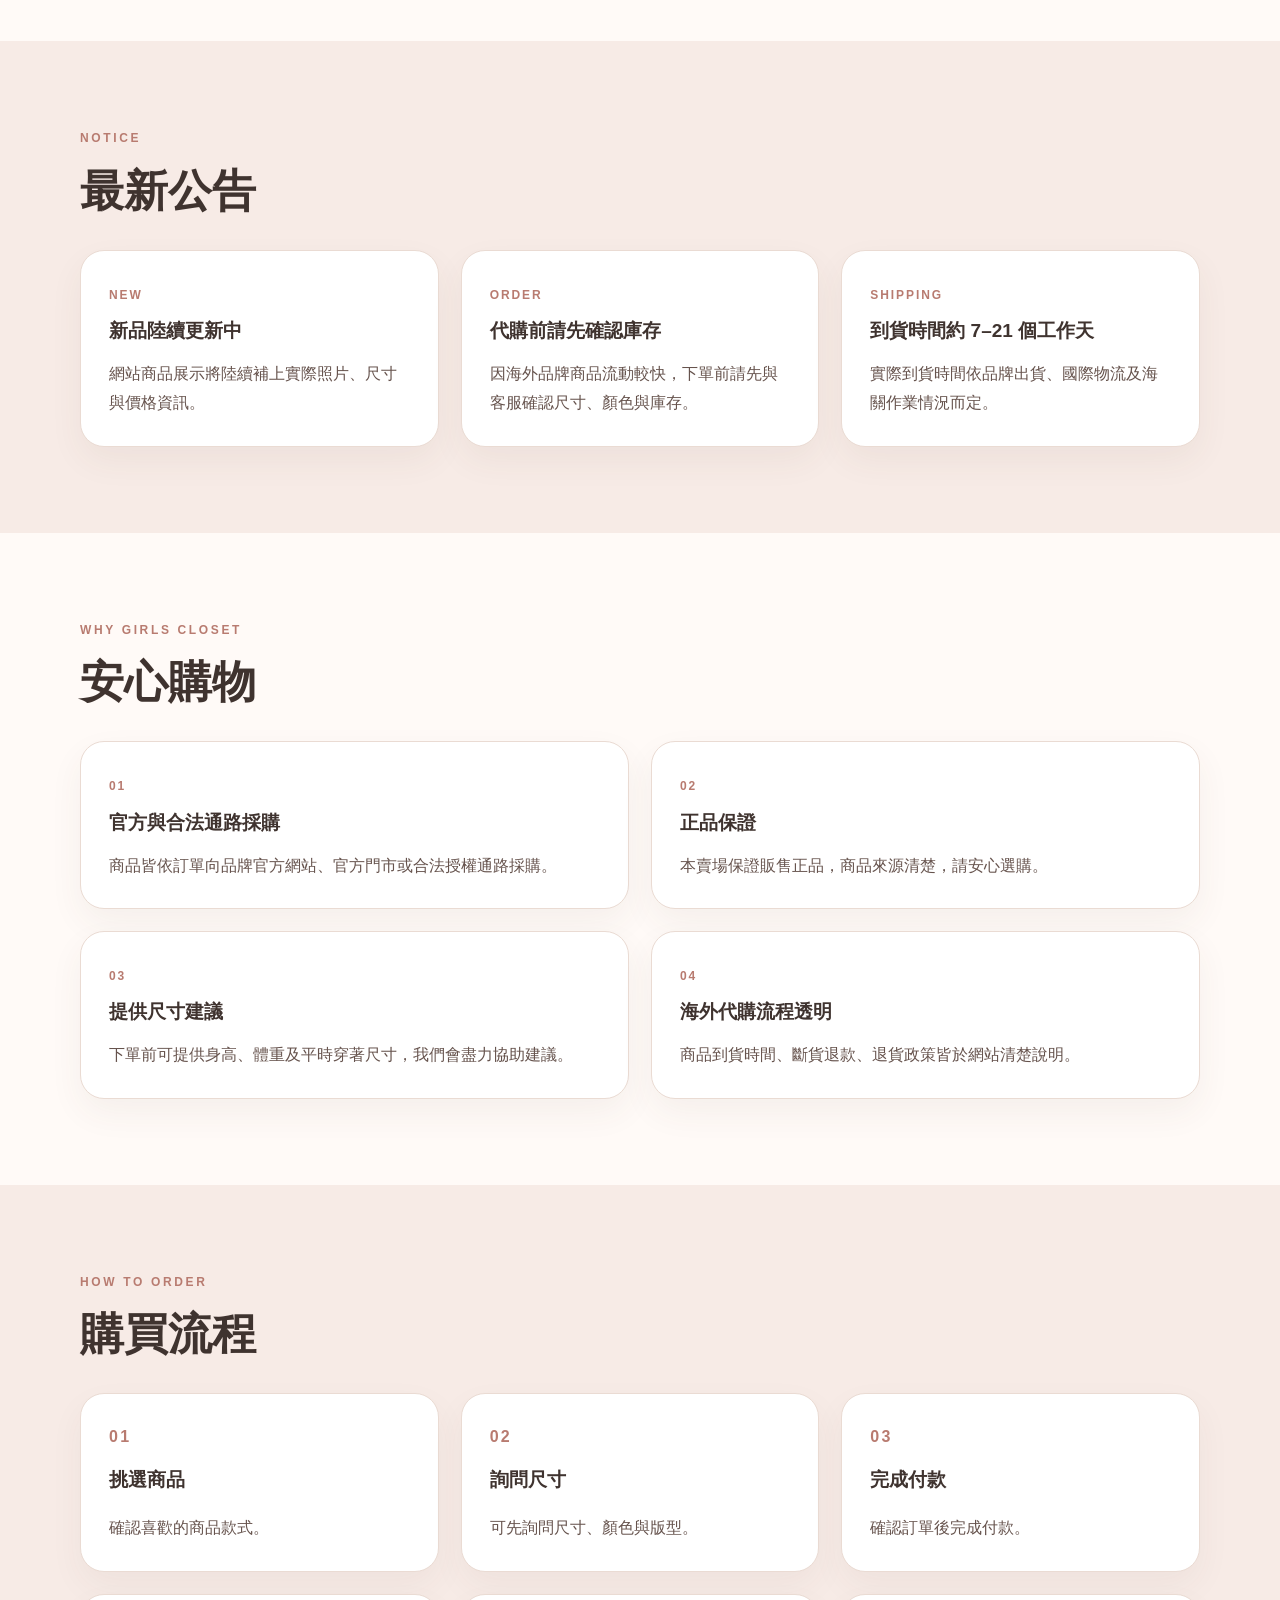
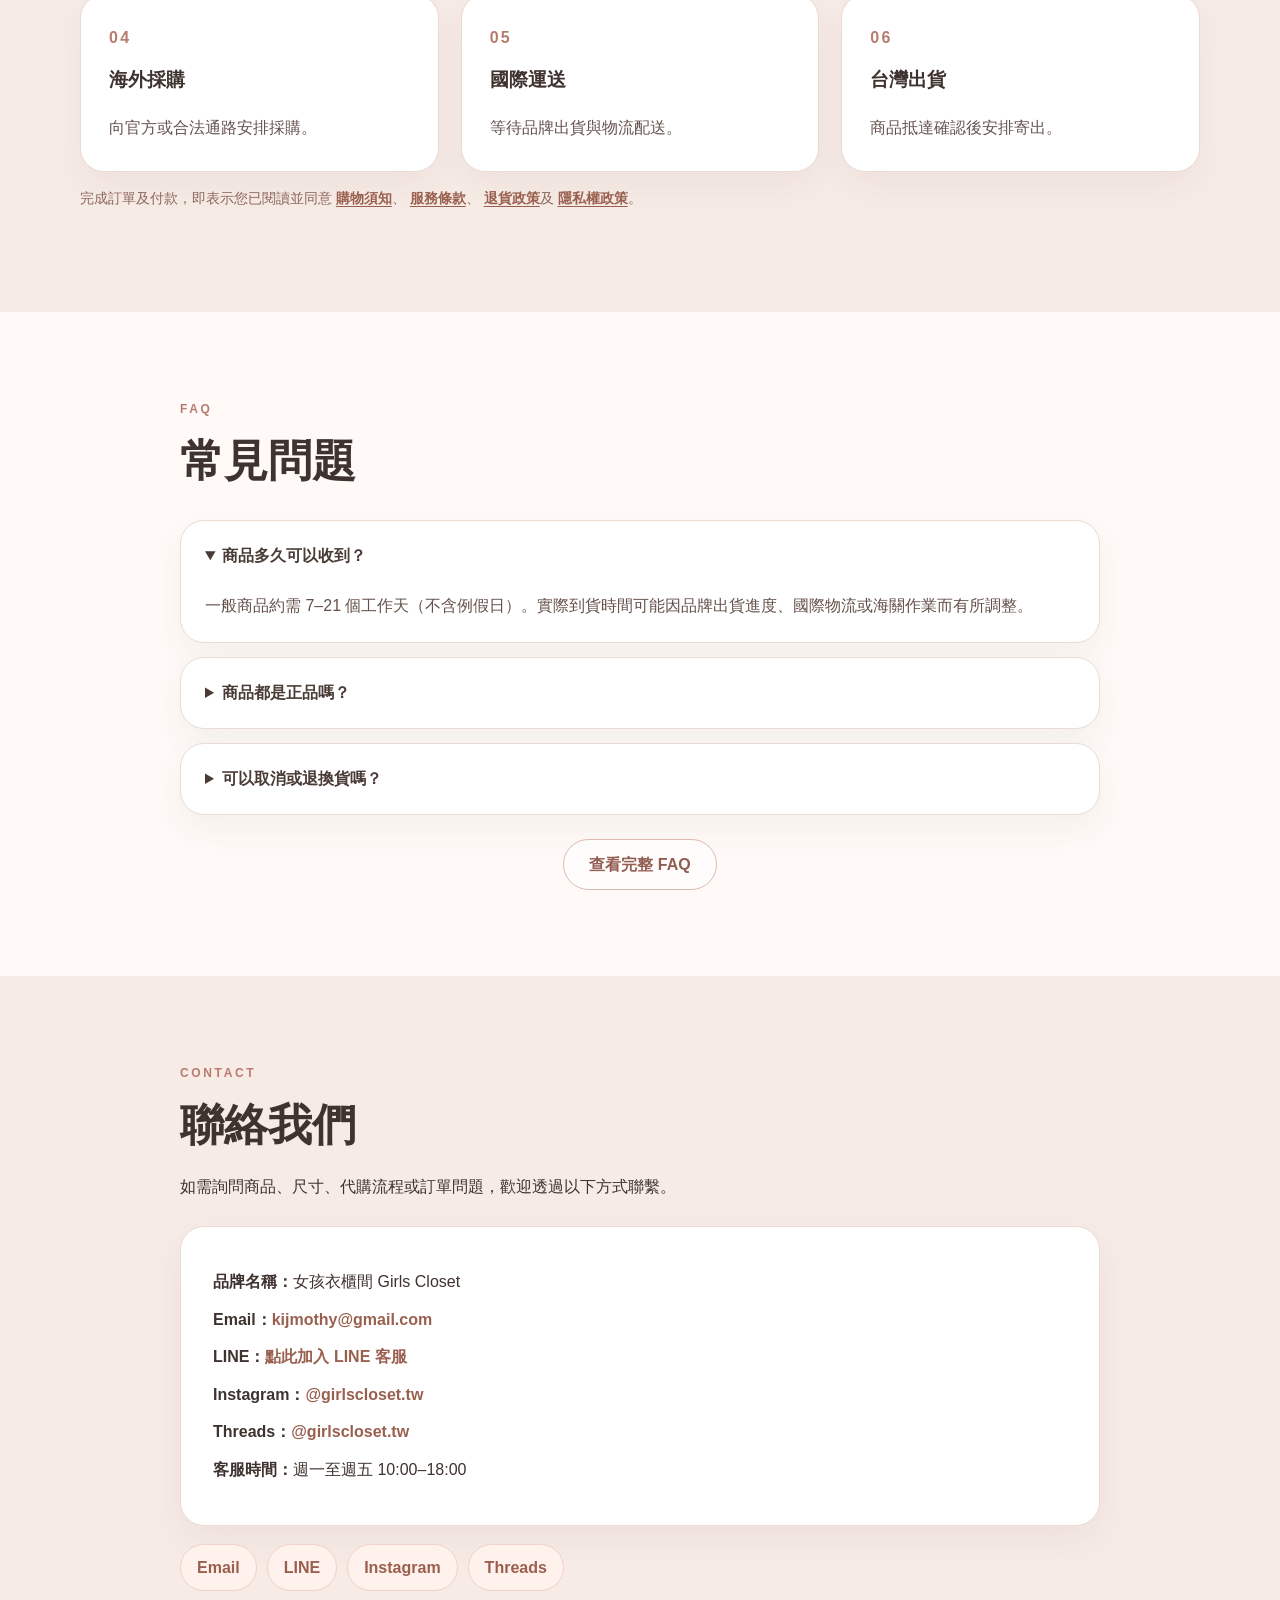
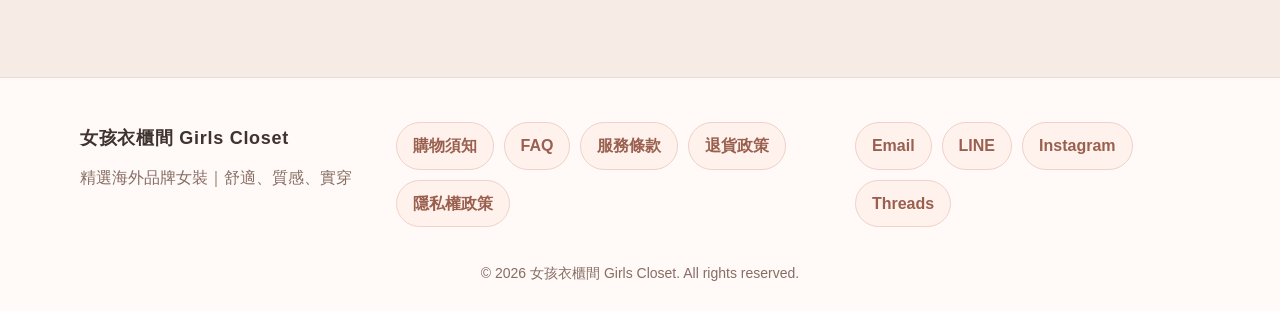
==== commit 27e5db40: "Add files via upload" ====
--- a/index.html
+++ b/index.html
@@ -5,11 +5,9 @@
   <meta name="viewport" content="width=device-width, initial-scale=1.0" />
 
   <title>女孩衣櫃間 Girls Closet｜精選海外品牌女裝</title>
-  <meta name="description" content="女孩衣櫃間 Girls Closet 精選海外品牌女裝，提供 KUOSE、MISHOW、SNIDEL、Fi.n.t 等風格服飾代購服務。網站包含商品展示、購買流程、購物須知、FAQ、服務條款、退貨政策與隱私權政策。" />
-  <meta name="keywords" content="女孩衣櫃間, Girls Closet, 海外品牌女裝, 女裝代購, KUOSE代購, MISHOW代購, SNIDEL代購, Fi.n.t代購" />
-
+  <meta name="description" content="女孩衣櫃間 Girls Closet 精選海外品牌女裝，提供 KUOSE、MISHOW、SNIDEL、Fi.n.t 等風格服飾代購服務。" />
   <meta property="og:title" content="女孩衣櫃間 Girls Closet｜精選海外品牌女裝" />
-  <meta property="og:description" content="精選值得收藏的海外品牌女裝，舒適、質感與實穿，是我們始終堅持的選品理念。" />
+  <meta property="og:description" content="女孩衣櫃間 Girls Closet 精選海外品牌女裝，提供 KUOSE、MISHOW、SNIDEL、Fi.n.t 等風格服飾代購服務。" />
   <meta property="og:image" content="logo.png" />
   <meta property="og:type" content="website" />
 
@@ -17,13 +15,11 @@
   <link rel="stylesheet" href="style.css" />
 </head>
 
-<body>
+<body class="">
   <header class="site-header">
     <div class="container nav">
-      <a class="brand" href="#top" aria-label="女孩衣櫃間 Girls Closet">
-        <span class="brand-logo-wrap">
-          <img src="logo.png" alt="女孩衣櫃間 Girls Closet Logo" />
-        </span>
+      <a class="brand" href="index.html" aria-label="女孩衣櫃間 Girls Closet">
+        <span class="brand-logo-wrap"><img src="logo.png" alt="女孩衣櫃間 Girls Closet Logo" /></span>
         <div>
           <span class="brand-cn">女孩衣櫃間</span>
           <span class="brand-en">Girls Closet</span>
@@ -31,29 +27,30 @@
       </a>
 
       <nav class="nav-links" aria-label="主選單">
-        <a href="#brands">精選品牌</a>
-        <a href="#products">最新商品</a>
-        <a href="#announcement">最新公告</a>
-        <a href="#notice">購物須知</a>
-        <a href="#faq">FAQ</a>
-        <a href="#contact">聯絡我們</a>
+        <a href="index.html#brands">精選品牌</a>
+        <a href="index.html#products">最新商品</a>
+        <a href="index.html#announcement">最新公告</a>
+        <a href="shopping-notice.html">購物須知</a>
+        <a href="faq.html">FAQ</a>
+        <a href="index.html#contact">聯絡我們</a>
       </nav>
     </div>
   </header>
 
   <main id="top">
+
     <section class="hero">
       <div class="container hero-grid">
         <div class="hero-copy">
           <p class="eyebrow">Girls Closet Official</p>
           <h1>精選值得收藏的海外品牌女裝。</h1>
           <p class="hero-text">
-            舒適、質感與實穿，是我們始終堅持的選品理念。
-            Girls Closet 希望陪伴每位女孩找到貼近日常、也貼近自己的穿搭風格。
+            Girls Closet 專注於海外品牌女裝代購，精選韓國、日本及其他海外品牌服飾。
+            所有商品皆依顧客訂單向品牌官方網站、官方門市或合法授權通路進行採購，希望陪伴每位女孩找到適合自己的穿搭風格。
           </p>
           <div class="hero-actions">
             <a class="button primary" href="#products">查看最新商品</a>
-            <a class="button secondary" href="#contact">LINE 詢問</a>
+            <a class="button secondary" href="https://line.me/ti/p/Fj1bSn35pG" target="_blank" rel="noopener">LINE 詢問</a>
           </div>
         </div>
 
@@ -105,18 +102,21 @@
             <p class="section-label">New Arrival</p>
             <h2>最新商品</h2>
           </div>
-          <p class="section-intro">以下為代購展示款式。實際價格、尺寸、顏色與庫存狀況，以下單前客服確認為準。</p>
+          <div>
+            <p class="section-intro">以下為代購展示款式。實際價格、尺寸、顏色與庫存狀況，以下單前客服確認為準。</p>
+            <p class="mini-note">※ 商品圖片僅供展示，實際價格、尺寸、顏色及庫存請洽客服確認。</p>
+          </div>
         </div>
 
         <div class="product-grid">
-          <article class="product-card"><div class="product-image placeholder">KUOSE</div><div class="product-info"><span class="product-brand">KUOSE</span><h3>法式學院風洋裝</h3><p class="product-price">NT$ 請洽客服</p><p>溫柔學院感設計，適合日常、約會與輕正式場合。</p><p class="product-meta">尺寸：S / M / L｜顏色：依品牌供應</p><a class="line-button" href="#contact">LINE 詢問代購</a></div></article>
-          <article class="product-card"><div class="product-image placeholder">KUOSE</div><div class="product-info"><span class="product-brand">KUOSE</span><h3>質感日常上衣</h3><p class="product-price">NT$ 請洽客服</p><p>簡約好搭的日常單品，可搭配裙裝或褲裝。</p><p class="product-meta">尺寸：S / M / L｜顏色：依品牌供應</p><a class="line-button" href="#contact">LINE 詢問代購</a></div></article>
-          <article class="product-card"><div class="product-image placeholder">KUOSE</div><div class="product-info"><span class="product-brand">KUOSE</span><h3>百搭半身裙</h3><p class="product-price">NT$ 請洽客服</p><p>修飾身形、耐看百搭，適合日常與通勤穿搭。</p><p class="product-meta">尺寸：S / M / L｜顏色：依品牌供應</p><a class="line-button" href="#contact">LINE 詢問代購</a></div></article>
-          <article class="product-card"><div class="product-image placeholder">MISHOW</div><div class="product-info"><span class="product-brand">MISHOW</span><h3>通勤感上衣</h3><p class="product-price">NT$ 請洽客服</p><p>簡約知性風格，適合上班、日常與約會穿搭。</p><p class="product-meta">尺寸：S / M / L｜顏色：依品牌供應</p><a class="line-button" href="#contact">LINE 詢問代購</a></div></article>
-          <article class="product-card"><div class="product-image placeholder">MISHOW</div><div class="product-info"><span class="product-brand">MISHOW</span><h3>俐落剪裁外套</h3><p class="product-price">NT$ 請洽客服</p><p>乾淨俐落的版型，適合通勤與日常搭配。</p><p class="product-meta">尺寸：S / M / L｜顏色：依品牌供應</p><a class="line-button" href="#contact">LINE 詢問代購</a></div></article>
-          <article class="product-card"><div class="product-image placeholder">SNIDEL</div><div class="product-info"><span class="product-brand">SNIDEL</span><h3>優雅設計洋裝</h3><p class="product-price">NT$ 請洽客服</p><p>日系甜美與優雅設計感，適合重要場合穿搭。</p><p class="product-meta">尺寸：依品牌供應｜顏色：依品牌供應</p><a class="line-button" href="#contact">LINE 詢問代購</a></div></article>
-          <article class="product-card"><div class="product-image placeholder">Fi.n.t</div><div class="product-info"><span class="product-brand">Fi.n.t</span><h3>復古文青上衣</h3><p class="product-price">NT$ 請洽客服</p><p>帶有復古細節的日系單品，適合喜歡文青風格的女孩。</p><p class="product-meta">尺寸：依品牌供應｜顏色：依品牌供應</p><a class="line-button" href="#contact">LINE 詢問代購</a></div></article>
-          <article class="product-card"><div class="product-image placeholder">Fi.n.t</div><div class="product-info"><span class="product-brand">Fi.n.t</span><h3>經典日系半身裙</h3><p class="product-price">NT$ 請洽客服</p><p>復古而耐看的日系裙裝，適合搭配襯衫與針織衫。</p><p class="product-meta">尺寸：依品牌供應｜顏色：依品牌供應</p><a class="line-button" href="#contact">LINE 詢問代購</a></div></article>
+          <article class="product-card"><div class="product-image placeholder">KUOSE</div><div class="product-info"><span class="product-brand">KUOSE</span><h3>法式學院風洋裝</h3><p class="product-price">NT$ 請洽客服</p><p>溫柔學院感設計，適合日常、約會與輕正式場合。</p><p class="product-meta">尺寸：S / M / L｜顏色：依品牌供應</p><a class="line-button" href="https://line.me/ti/p/Fj1bSn35pG" target="_blank" rel="noopener">LINE 詢問代購</a></div></article>
+          <article class="product-card"><div class="product-image placeholder">KUOSE</div><div class="product-info"><span class="product-brand">KUOSE</span><h3>質感日常上衣</h3><p class="product-price">NT$ 請洽客服</p><p>簡約好搭的日常單品，可搭配裙裝或褲裝。</p><p class="product-meta">尺寸：S / M / L｜顏色：依品牌供應</p><a class="line-button" href="https://line.me/ti/p/Fj1bSn35pG" target="_blank" rel="noopener">LINE 詢問代購</a></div></article>
+          <article class="product-card"><div class="product-image placeholder">KUOSE</div><div class="product-info"><span class="product-brand">KUOSE</span><h3>百搭半身裙</h3><p class="product-price">NT$ 請洽客服</p><p>修飾身形、耐看百搭，適合日常與通勤穿搭。</p><p class="product-meta">尺寸：S / M / L｜顏色：依品牌供應</p><a class="line-button" href="https://line.me/ti/p/Fj1bSn35pG" target="_blank" rel="noopener">LINE 詢問代購</a></div></article>
+          <article class="product-card"><div class="product-image placeholder">MISHOW</div><div class="product-info"><span class="product-brand">MISHOW</span><h3>通勤感上衣</h3><p class="product-price">NT$ 請洽客服</p><p>簡約知性風格，適合上班、日常與約會穿搭。</p><p class="product-meta">尺寸：S / M / L｜顏色：依品牌供應</p><a class="line-button" href="https://line.me/ti/p/Fj1bSn35pG" target="_blank" rel="noopener">LINE 詢問代購</a></div></article>
+          <article class="product-card"><div class="product-image placeholder">MISHOW</div><div class="product-info"><span class="product-brand">MISHOW</span><h3>俐落剪裁外套</h3><p class="product-price">NT$ 請洽客服</p><p>乾淨俐落的版型，適合通勤與日常搭配。</p><p class="product-meta">尺寸：S / M / L｜顏色：依品牌供應</p><a class="line-button" href="https://line.me/ti/p/Fj1bSn35pG" target="_blank" rel="noopener">LINE 詢問代購</a></div></article>
+          <article class="product-card"><div class="product-image placeholder">SNIDEL</div><div class="product-info"><span class="product-brand">SNIDEL</span><h3>優雅設計洋裝</h3><p class="product-price">NT$ 請洽客服</p><p>日系甜美與優雅設計感，適合重要場合穿搭。</p><p class="product-meta">尺寸：依品牌供應｜顏色：依品牌供應</p><a class="line-button" href="https://line.me/ti/p/Fj1bSn35pG" target="_blank" rel="noopener">LINE 詢問代購</a></div></article>
+          <article class="product-card"><div class="product-image placeholder">Fi.n.t</div><div class="product-info"><span class="product-brand">Fi.n.t</span><h3>復古文青上衣</h3><p class="product-price">NT$ 請洽客服</p><p>帶有復古細節的日系單品，適合喜歡文青風格的女孩。</p><p class="product-meta">尺寸：依品牌供應｜顏色：依品牌供應</p><a class="line-button" href="https://line.me/ti/p/Fj1bSn35pG" target="_blank" rel="noopener">LINE 詢問代購</a></div></article>
+          <article class="product-card"><div class="product-image placeholder">Fi.n.t</div><div class="product-info"><span class="product-brand">Fi.n.t</span><h3>經典日系半身裙</h3><p class="product-price">NT$ 請洽客服</p><p>復古而耐看的日系裙裝，適合搭配襯衫與針織衫。</p><p class="product-meta">尺寸：依品牌供應｜顏色：依品牌供應</p><a class="line-button" href="https://line.me/ti/p/Fj1bSn35pG" target="_blank" rel="noopener">LINE 詢問代購</a></div></article>
         </div>
       </div>
     </section>
@@ -158,86 +158,30 @@
           <div><span>05</span><strong>國際運送</strong><p>等待品牌出貨與物流配送。</p></div>
           <div><span>06</span><strong>台灣出貨</strong><p>商品抵達確認後安排寄出。</p></div>
         </div>
-      </div>
-    </section>
-
-    <section id="notice" class="section">
-      <div class="container">
-        <p class="section-label">Shopping Notice</p>
-        <h2>網站公告與購物須知</h2>
-        <div class="notice-box"><p>本賣場主要提供海外品牌女裝代購服務，部分商品為海外代購／預購商品，依顧客訂單向品牌官方網站、官方門市或合法授權通路進行採購，並非現貨商品。</p></div>
-        <div class="cards two">
-          <article class="card"><h3>下單流程</h3><p>挑選商品後，可先私訊詢問尺寸、顏色及版型建議。確認商品款式、尺寸及數量後完成下單。付款完成後即安排向海外品牌進行採購。</p></article>
-          <article class="card"><h3>付款方式</h3><p>本賣場提供信用卡付款、Apple Pay、銀行轉帳等付款方式。實際可使用之付款方式，依結帳頁面或訂單確認時顯示為準。</p></article>
-          <article class="card"><h3>出貨時間</h3><p>一般商品約需 7–21 個工作天到貨（不含例假日）。實際到貨時間可能因品牌出貨、國際物流、海關作業等因素而有所調整。</p></article>
-          <article class="card"><h3>斷貨退款</h3><p>若商品遇品牌斷貨、缺貨、停產或其他無法採購之情形，本賣場將主動通知並辦理全額退款。</p></article>
-          <article class="card"><h3>配送方式</h3><p>提供 7-11 超商取貨及黑貓宅配服務，實際運費依系統顯示或訂單確認內容為準。</p></article>
-          <article class="card"><h3>商品說明</h3><p>商品照片可能因拍攝光線、螢幕顯示設定不同而產生些微色差，商品顏色請以實際收到商品為準。</p></article>
-        </div>
-        <p class="note">完成下單及付款，即視為已閱讀並同意本賣場之購物須知、服務條款及退貨政策。</p>
-      </div>
-    </section>
-
-    <section id="faq" class="section soft">
+        <p class="legal-note">
+          完成訂單及付款，即表示您已閱讀並同意
+          <a href="shopping-notice.html">購物須知</a>、
+          <a href="terms.html">服務條款</a>、
+          <a href="return-policy.html">退貨政策</a>及
+          <a href="privacy.html">隱私權政策</a>。
+        </p>
+      </div>
+    </section>
+
+    <section id="faq-preview" class="section">
       <div class="container narrow">
-        <p class="section-label">FAQ</p><h2>常見問題</h2>
-        <details open><summary>Q1：商品多久可以收到？</summary><p>一般商品約需 7–21 個工作天（不含例假日）。實際到貨時間可能因品牌出貨進度、國際物流、海關作業或其他不可抗力因素而有所調整。</p></details>
-        <details><summary>Q2：商品都是正品嗎？</summary><p>是的。本賣場所有商品皆由海外官方網站、官方門市或合法授權通路採購，保證販售正品，請安心選購。</p></details>
-        <details><summary>Q3：如果商品遇到斷貨怎麼辦？</summary><p>若商品遇品牌斷貨、缺貨、停產或其他無法採購之情形，本賣場將主動通知您，並辦理全額退款。</p></details>
-        <details><summary>Q4：可以取消訂單嗎？</summary><p>商品下單並完成付款後，即進入採購流程，原則上無法取消訂單，亦無法修改商品款式、尺寸、顏色或其他訂單內容。下單前如有任何疑問，歡迎先與客服確認。</p></details>
-        <details><summary>Q5：可以退換貨嗎？</summary><p>若收到商品有寄錯商品、重大瑕疵或運送過程造成明顯損壞等情形，請於收到商品後 2 日內聯繫客服並提供相關照片，本賣場將協助辦理退換貨事宜。</p></details>
-        <details><summary>Q6：如何聯繫客服？</summary><p>可透過 LINE ID：kijmothy0816iris 或 Email：kijmothy@gmail.com 聯繫客服。客服時間為週一至週五 10:00–18:00（國定假日除外）。</p></details>
-        <details><summary>Q7：可以協助挑選尺寸嗎？</summary><p>可以。下單前歡迎提供您的身高、體重及平時穿著尺寸，我們將依商品版型及品牌尺寸表提供尺寸建議，但因每個人的身形及穿著習慣不同，尺寸建議僅供參考。</p></details>
-      </div>
-    </section>
-
-    <section id="terms" class="section">
-      <div class="container narrow">
-        <p class="section-label">Terms of Service</p><h2>服務條款</h2>
-        <div class="policy-box">
-          <p>歡迎您使用女孩衣櫃間 Girls Closet（以下簡稱「本賣場」）所提供之商品及相關服務。為保障雙方權益，請您於下單前詳閱本服務條款。</p>
-          <h3>一、服務內容</h3><p>本賣場主要提供海外品牌女裝代購服務。部分商品屬海外代購／預購商品，將依顧客訂單向海外品牌官方網站、官方門市或合法授權通路進行採購，並非現貨商品。</p>
-          <h3>二、訂單成立</h3><p>消費者完成訂單並完成付款後，即表示已閱讀、瞭解並同意本賣場之商品說明、購物須知、退貨政策、隱私權政策及本服務條款之全部內容。</p>
-          <h3>三、訂單處理</h3><p>本賣場保留接受、修改、取消訂單之權利。如遇商品斷貨、停售、價格異動、系統異常或其他無法提供商品之情形，本賣場將主動通知消費者，並辦理退款。</p>
-          <h3>四、商品到貨時間</h3><p>商品實際到貨時間可能因品牌出貨進度、國際物流、海關作業或其他不可抗力因素而有所調整。本賣場將盡力協助追蹤訂單進度，並適時提供相關資訊。</p>
-          <h3>五、商品資訊</h3><p>商品圖片、尺寸、顏色及相關說明均供參考。因拍攝光線、螢幕顯示設定及不同裝置顯示效果可能有所差異，商品顏色請以實際收到之商品為準。</p>
-          <h3>六、商品瑕疵處理</h3><p>如消費者收到商品有寄錯、重大瑕疵或運送損壞等情形，請於收到商品後 2 日內聯繫客服，並提供相關照片，本賣場將協助後續處理。</p>
-          <h3>七、準據法與其他事項</h3><p>本服務條款如有未盡事宜，悉依中華民國相關法令規定辦理。本賣場保留修訂本服務條款之權利，最新版本將公告於網站。</p>
-        </div>
-      </div>
-    </section>
-
-    <section id="returns" class="section soft">
-      <div class="container narrow">
-        <p class="section-label">Return Policy</p><h2>退貨政策</h2>
-        <div class="policy-box">
-          <p>女孩衣櫃間 Girls Closet（以下簡稱「本賣場」）部分商品屬海外代購／預購商品，係依消費者訂單向海外品牌官方網站、官方門市或合法授權通路進行採購，並非現貨商品。</p>
-          <h3>一、訂單成立後</h3><p>商品下單並完成付款後，即進入採購流程，原則上無法取消訂單，亦無法修改商品款式、尺寸、顏色或其他訂單內容。下單前請務必確認商品資訊，如有任何疑問，歡迎先與客服聯繫。</p>
-          <h3>二、可協助處理之情形</h3><p>如收到商品有下列情形，請於收到商品後 2 日內聯繫客服，並提供商品照片，本賣場將協助後續處理：</p>
-          <ul><li>商品寄錯。</li><li>商品有重大瑕疵。</li><li>商品於運送過程中造成明顯損壞。</li></ul>
-          <p>逾期或商品已使用、下水洗滌、拆除吊牌、配件不完整或非原始狀態者，可能影響後續處理。</p>
-          <h3>三、品牌斷貨／缺貨</h3><p>若商品因品牌斷貨、缺貨、停產或其他不可歸責於消費者之因素導致無法出貨，本賣場將主動通知消費者，並辦理全額退款。</p>
-          <h3>四、其他事項</h3><p>其他退貨、退款及消費者相關權利，仍依中華民國相關法令規定辦理。</p>
-        </div>
-      </div>
-    </section>
-
-    <section id="privacy" class="section">
-      <div class="container narrow">
-        <p class="section-label">Privacy Policy</p><h2>隱私權政策</h2>
-        <div class="policy-box">
-          <p>女孩衣櫃間 Girls Closet（以下簡稱「本賣場」）重視您的個人資料與隱私權保護。為提供商品訂購、付款、配送及客服等服務，本賣場可能會於必要範圍內蒐集、處理及使用您的個人資料。</p>
-          <h3>一、個人資料之蒐集</h3><p>本賣場可能蒐集之資料包含姓名、電話、Email、LINE 聯絡資訊、收件地址、超商門市資訊、訂單內容、付款及配送相關資訊等。</p>
-          <h3>二、個人資料之使用目的</h3><p>上述資料將用於訂單確認、商品採購、付款處理、配送出貨、客服聯繫、退換貨或退款處理，以及依法令或主管機關要求所需之必要用途。</p>
-          <h3>三、資料提供對象</h3><p>為完成訂單及配送，本賣場可能於必要範圍內將您的資料提供予金流服務商、物流配送業者、超商取貨服務商或其他完成交易所需之合作單位。除上述必要情形或依法令要求外，本賣場不會任意出售、交換或提供您的個人資料予無關第三方。</p>
-          <h3>四、資料保存與保護</h3><p>本賣場將於營運、訂單紀錄、客服處理及法令要求之必要期間內保存相關資料，並採取合理方式保護個人資料安全。</p>
-          <h3>五、個人資料權利</h3><p>如您欲查詢、更正、停止使用或刪除個人資料，可透過本網站公告之客服信箱與我們聯繫。本賣場將依相關法令及實際作業情形協助處理。</p>
-          <h3>六、政策修訂</h3><p>本隱私權政策如有修訂，將公告於本網站。繼續使用本賣場服務，即表示您已閱讀並同意最新版本之隱私權政策。</p>
-        </div>
-      </div>
-    </section>
-
-    <section id="contact" class="section contact">
+        <p class="section-label">FAQ</p>
+        <h2>常見問題</h2>
+        <details open><summary>商品多久可以收到？</summary><p>一般商品約需 7–21 個工作天（不含例假日）。實際到貨時間可能因品牌出貨進度、國際物流或海關作業而有所調整。</p></details>
+        <details><summary>商品都是正品嗎？</summary><p>是的。本賣場所有商品皆由海外官方網站、官方門市或合法授權通路採購，保證販售正品。</p></details>
+        <details><summary>可以取消或退換貨嗎？</summary><p>商品下單並完成付款後，即進入採購流程，原則上無法取消或修改。若收到商品有寄錯、重大瑕疵或運送損壞，請於 2 日內聯繫客服。</p></details>
+        <div class="center-action">
+          <a class="button secondary" href="faq.html">查看完整 FAQ</a>
+        </div>
+      </div>
+    </section>
+
+    <section id="contact" class="section contact soft">
       <div class="container narrow">
         <p class="section-label">Contact</p>
         <h2>聯絡我們</h2>
@@ -246,7 +190,7 @@
         <div class="contact-card">
           <p><strong>品牌名稱：</strong>女孩衣櫃間 Girls Closet</p>
           <p><strong>Email：</strong><a href="mailto:kijmothy@gmail.com">kijmothy@gmail.com</a></p>
-          <p><strong>LINE ID：</strong>kijmothy0816iris</p>
+          <p><strong>LINE：</strong><a href="https://line.me/ti/p/Fj1bSn35pG" target="_blank" rel="noopener">點此加入 LINE 客服</a></p>
           <p><strong>Instagram：</strong><a href="https://www.instagram.com/girlscloset.tw/" target="_blank" rel="noopener">@girlscloset.tw</a></p>
           <p><strong>Threads：</strong><a href="https://www.threads.net/@girlscloset.tw" target="_blank" rel="noopener">@girlscloset.tw</a></p>
           <p><strong>客服時間：</strong>週一至週五 10:00–18:00</p>
@@ -254,15 +198,15 @@
 
         <div class="social-row">
           <a href="mailto:kijmothy@gmail.com">Email</a>
-          <a href="#contact">LINE</a>
+          <a href="https://line.me/ti/p/Fj1bSn35pG" target="_blank" rel="noopener">LINE</a>
           <a href="https://www.instagram.com/girlscloset.tw/" target="_blank" rel="noopener">Instagram</a>
           <a href="https://www.threads.net/@girlscloset.tw" target="_blank" rel="noopener">Threads</a>
         </div>
       </div>
     </section>
+
   </main>
-
-  <a class="floating-line" href="#contact" aria-label="聯絡客服">LINE</a>
+  <a class="floating-line" href="https://line.me/ti/p/Fj1bSn35pG" target="_blank" rel="noopener" aria-label="LINE 聯絡客服">LINE</a>
   <a class="back-top" href="#top" aria-label="回到最上方">↑</a>
 
   <footer class="site-footer">
@@ -272,21 +216,21 @@
         <p class="footer-desc">精選海外品牌女裝｜舒適、質感、實穿</p>
       </div>
       <div class="footer-links">
-        <a href="#products">最新商品</a>
-        <a href="#notice">購物須知</a>
-        <a href="#faq">FAQ</a>
-        <a href="#terms">服務條款</a>
-        <a href="#returns">退貨政策</a>
-        <a href="#privacy">隱私權政策</a>
+        <a href="shopping-notice.html">購物須知</a>
+        <a href="faq.html">FAQ</a>
+        <a href="terms.html">服務條款</a>
+        <a href="return-policy.html">退貨政策</a>
+        <a href="privacy.html">隱私權政策</a>
       </div>
       <div class="footer-social">
         <a href="mailto:kijmothy@gmail.com">Email</a>
-        <a href="#contact">LINE</a>
+        <a href="https://line.me/ti/p/Fj1bSn35pG" target="_blank" rel="noopener">LINE</a>
         <a href="https://www.instagram.com/girlscloset.tw/" target="_blank" rel="noopener">Instagram</a>
         <a href="https://www.threads.net/@girlscloset.tw" target="_blank" rel="noopener">Threads</a>
       </div>
     </div>
     <p class="copyright">© 2026 女孩衣櫃間 Girls Closet. All rights reserved.</p>
   </footer>
+
 </body>
 </html>
--- a/style.css
+++ b/style.css
@@ -99,7 +99,7 @@
 }
 
 .hero {
-  min-height: 620px;
+  min-height: 600px;
   display: flex;
   align-items: center;
   background:
@@ -110,10 +110,10 @@
 
 .hero-grid {
   display: grid;
-  grid-template-columns: minmax(0, 1.15fr) minmax(280px, 0.72fr);
-  align-items: center;
-  gap: 68px;
-  padding: 78px 0;
+  grid-template-columns: minmax(0, 1.18fr) minmax(230px, 0.62fr);
+  align-items: center;
+  gap: 70px;
+  padding: 72px 0;
 }
 
 .eyebrow,
@@ -134,7 +134,7 @@
 }
 
 h1 {
-  font-size: clamp(42px, 5.7vw, 68px);
+  font-size: clamp(40px, 5.5vw, 66px);
   margin-bottom: 24px;
   letter-spacing: 0.02em;
 }
@@ -196,12 +196,12 @@
 
 .hero-logo-panel {
   justify-self: center;
-  width: min(310px, 100%);
-  padding: 18px 18px 22px;
-  border-radius: 32px;
+  width: min(250px, 100%);
+  padding: 16px 16px 20px;
+  border-radius: 30px;
   text-align: center;
   background: rgba(255, 255, 255, 0.72);
-  box-shadow: 0 24px 70px rgba(128, 70, 82, 0.15);
+  box-shadow: 0 22px 62px rgba(128, 70, 82, 0.13);
   border: 1px solid rgba(232, 194, 205, 0.75);
 }
 
@@ -212,7 +212,7 @@
   align-items: center;
   justify-content: center;
   overflow: hidden;
-  border-radius: 24px;
+  border-radius: 22px;
   background: #ffe4ed;
 }
 
@@ -224,16 +224,31 @@
 }
 
 .hero-logo-panel p {
-  margin: 16px 0 0;
+  margin: 14px 0 0;
   color: #9b6b60;
-  font-size: 12px;
-  font-weight: 800;
-  letter-spacing: .16em;
+  font-size: 11px;
+  font-weight: 800;
+  letter-spacing: .14em;
   text-transform: uppercase;
 }
 
+.page-hero {
+  padding: 86px 0 58px;
+  background: linear-gradient(105deg, #fffaf7 0%, #fff2ed 55%, #fbe4ea 100%);
+}
+
+.page-hero h1 {
+  font-size: clamp(38px, 5vw, 60px);
+  margin-bottom: 14px;
+}
+
+.page-hero p:last-child {
+  color: #65524c;
+  font-size: 18px;
+}
+
 .section {
-  padding: 92px 0;
+  padding: 86px 0;
 }
 
 .soft {
@@ -257,6 +272,24 @@
   grid-template-columns: .8fr 1.2fr;
   gap: 40px;
   align-items: end;
+}
+
+.mini-note,
+.legal-note {
+  color: #8d675d;
+  font-size: 14px;
+}
+
+.legal-note a {
+  color: #9a604f;
+  font-weight: 900;
+  text-decoration: underline;
+  text-underline-offset: 3px;
+}
+
+.center-action {
+  text-align: center;
+  margin-top: 24px;
 }
 
 .brand-grid,
@@ -420,12 +453,6 @@
   color: #5f4e48;
 }
 
-.note {
-  margin-top: 24px;
-  color: #815f54;
-  font-size: 14px;
-}
-
 .timeline {
   display: grid;
   grid-template-columns: repeat(3, 1fr);
@@ -617,7 +644,7 @@
   }
 
   .hero-grid {
-    grid-template-columns: 1fr .72fr;
+    grid-template-columns: 1fr .62fr;
     gap: 44px;
   }
 }
@@ -649,16 +676,20 @@
   }
 
   .hero-grid {
-    padding: 68px 0;
+    padding: 58px 0 64px;
   }
 
   .hero-logo-panel {
-    width: min(300px, 84%);
+    width: min(230px, 78%);
     justify-self: start;
   }
 
   .section {
-    padding: 68px 0;
+    padding: 64px 0;
+  }
+
+  .page-hero {
+    padding: 64px 0 42px;
   }
 }
 
@@ -682,7 +713,11 @@
   }
 
   h1 {
-    font-size: 38px;
+    font-size: 35px;
+  }
+
+  h2 {
+    font-size: 30px;
   }
 
   .hero-text,
@@ -694,13 +729,14 @@
     width: 100%;
   }
 
-  .policy-box {
+  .policy-box,
+  .contact-card {
     padding: 26px;
   }
 
   .hero-logo-panel {
-    width: min(260px, 82%);
-    margin-top: 8px;
+    width: min(210px, 76%);
+    margin-top: 4px;
   }
 
   .floating-line {
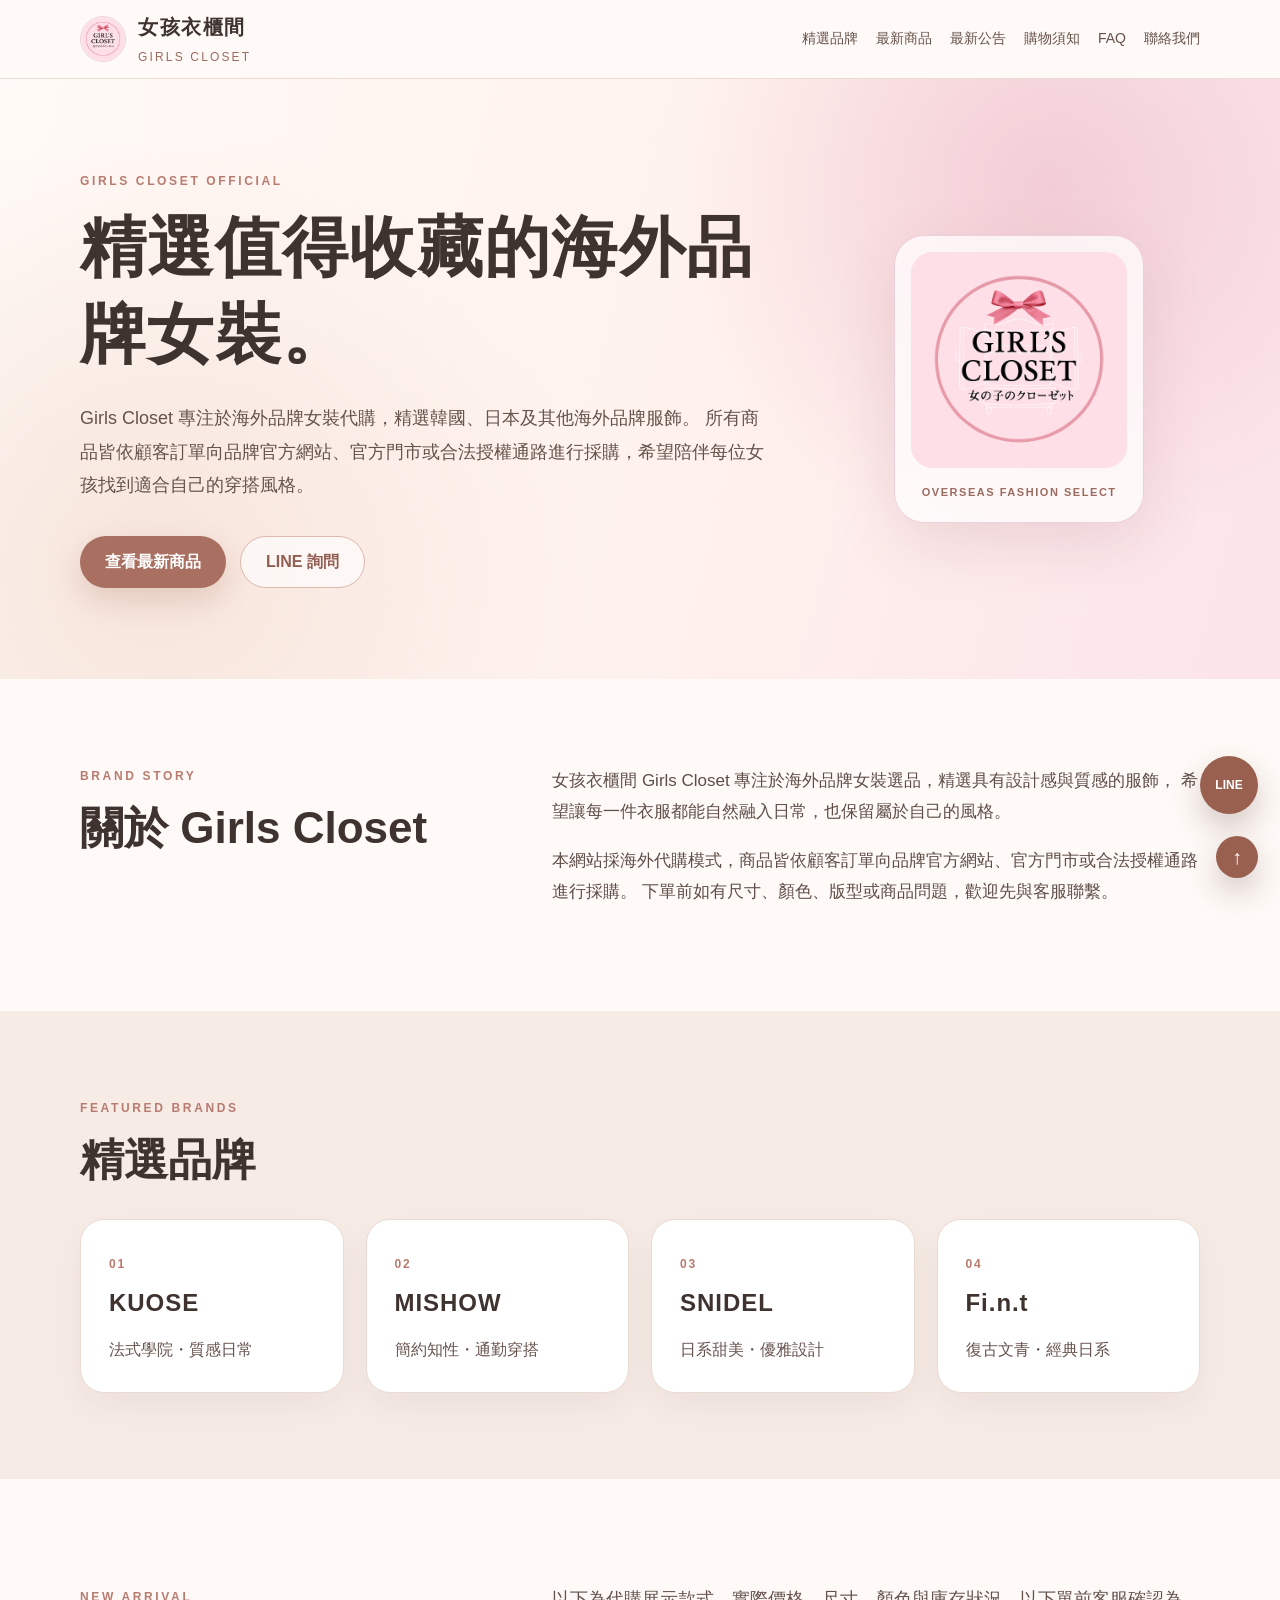
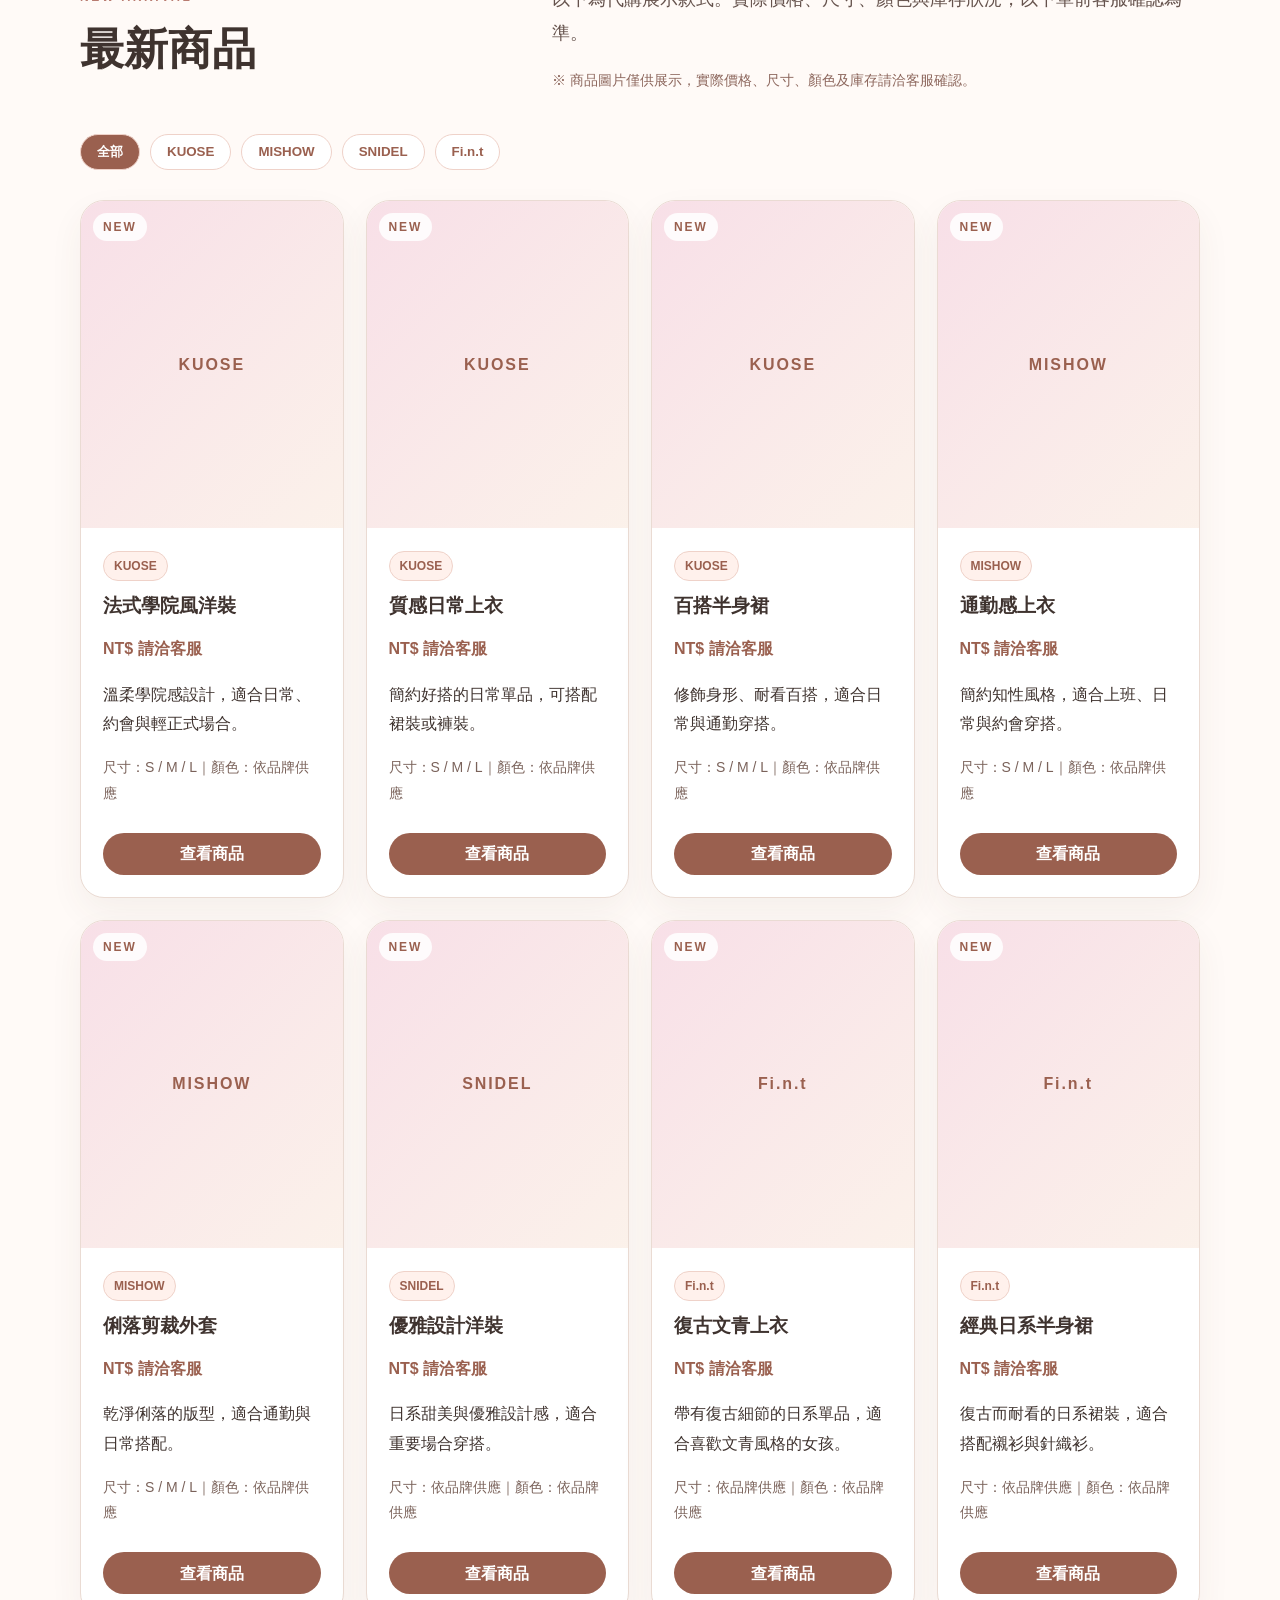
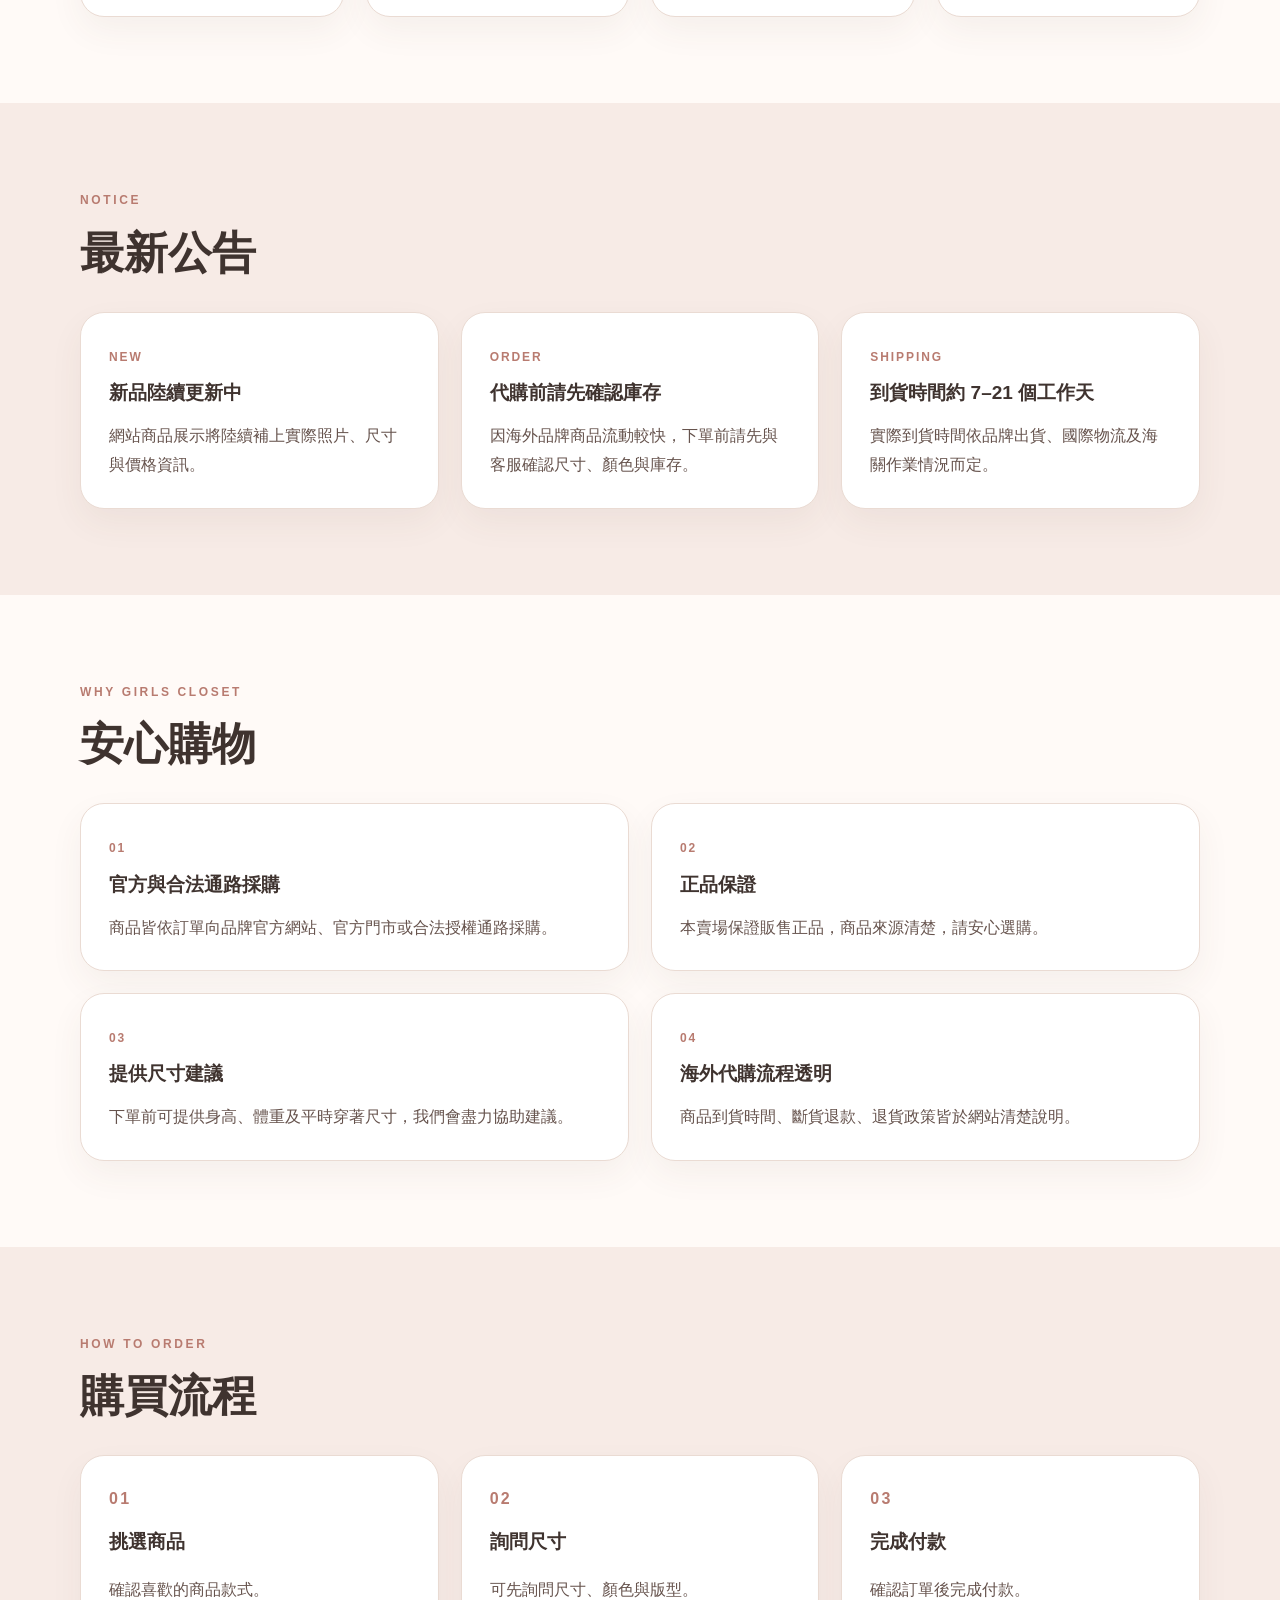
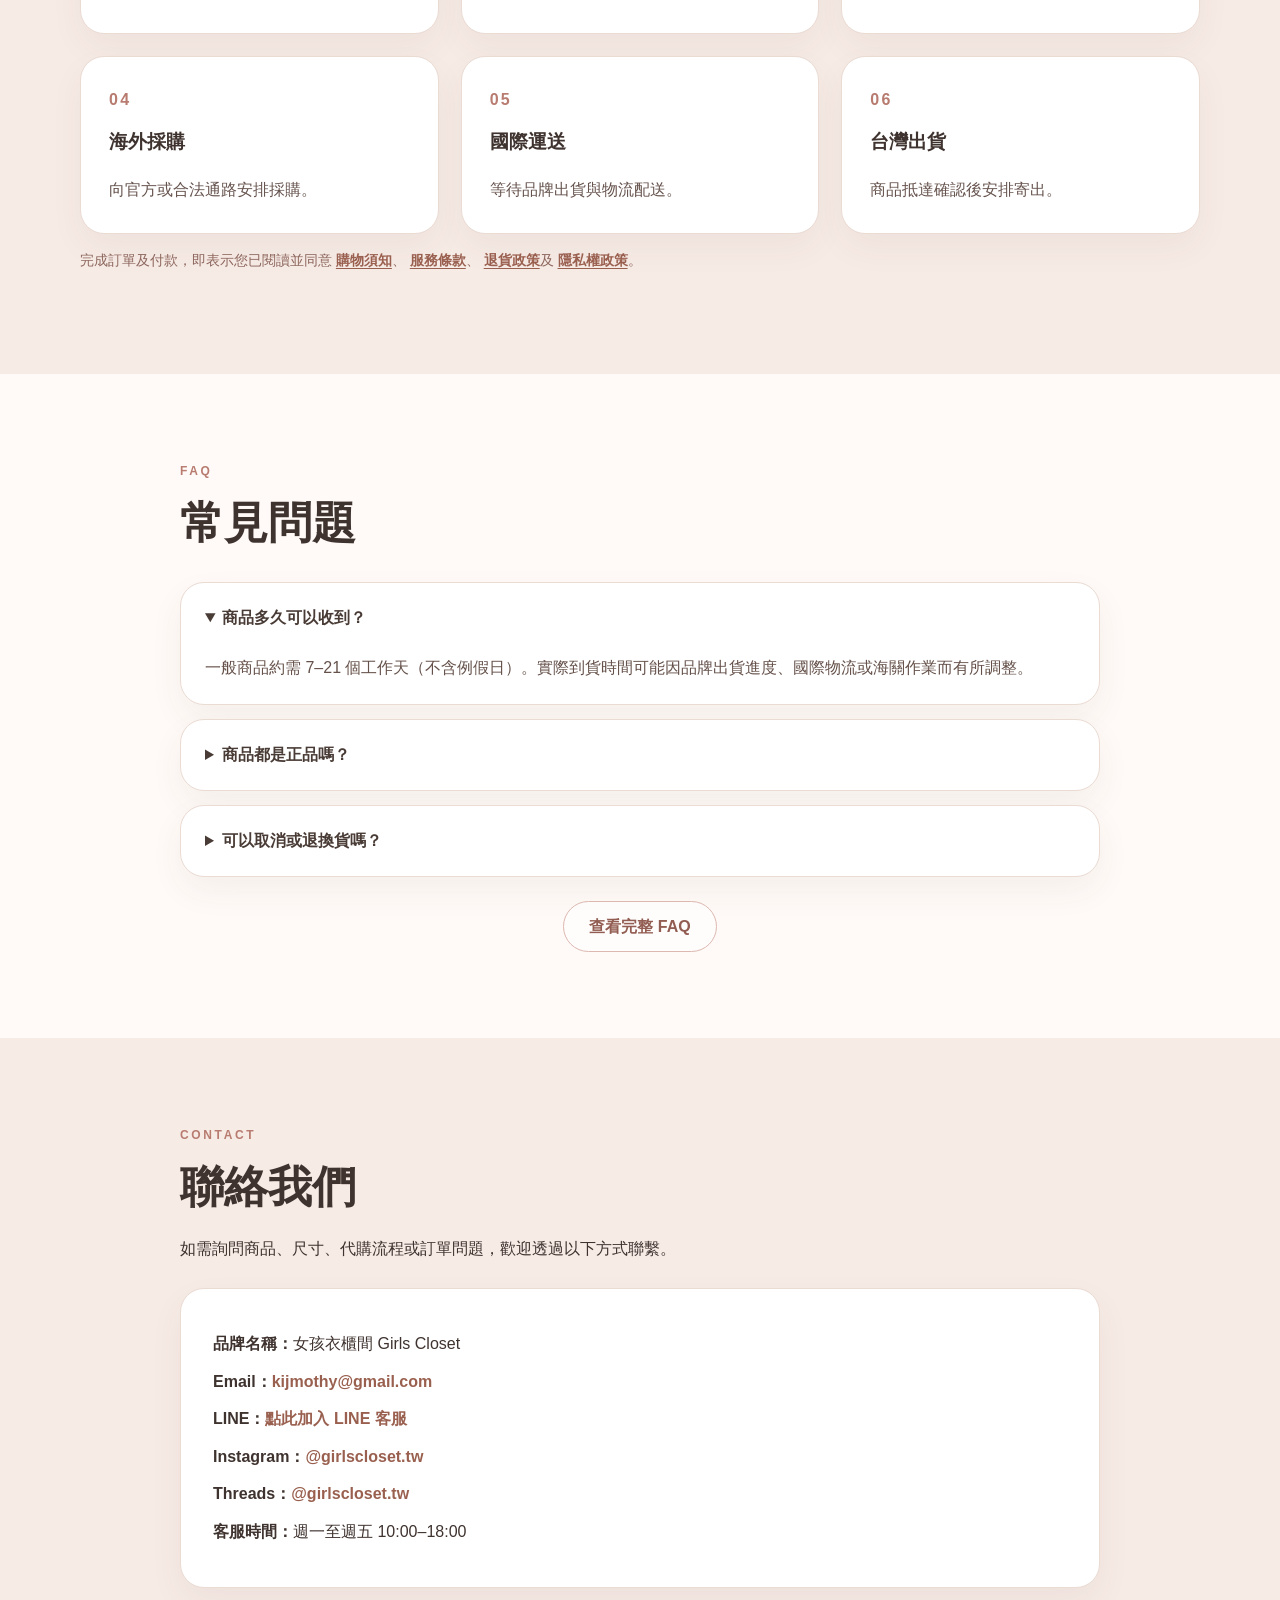
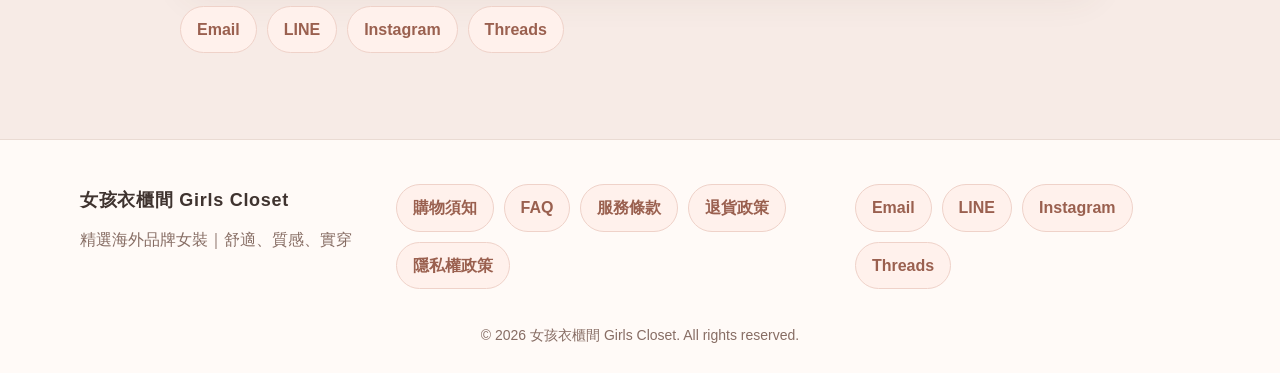
==== commit 05364c4a: "Add files via upload" ====
--- a/index.html
+++ b/index.html
@@ -15,7 +15,7 @@
   <link rel="stylesheet" href="style.css" />
 </head>
 
-<body class="">
+<body>
   <header class="site-header">
     <div class="container nav">
       <a class="brand" href="index.html" aria-label="女孩衣櫃間 Girls Closet">
@@ -108,16 +108,15 @@
           </div>
         </div>
 
-        <div class="product-grid">
-          <article class="product-card"><div class="product-image placeholder">KUOSE</div><div class="product-info"><span class="product-brand">KUOSE</span><h3>法式學院風洋裝</h3><p class="product-price">NT$ 請洽客服</p><p>溫柔學院感設計，適合日常、約會與輕正式場合。</p><p class="product-meta">尺寸：S / M / L｜顏色：依品牌供應</p><a class="line-button" href="https://line.me/ti/p/Fj1bSn35pG" target="_blank" rel="noopener">LINE 詢問代購</a></div></article>
-          <article class="product-card"><div class="product-image placeholder">KUOSE</div><div class="product-info"><span class="product-brand">KUOSE</span><h3>質感日常上衣</h3><p class="product-price">NT$ 請洽客服</p><p>簡約好搭的日常單品，可搭配裙裝或褲裝。</p><p class="product-meta">尺寸：S / M / L｜顏色：依品牌供應</p><a class="line-button" href="https://line.me/ti/p/Fj1bSn35pG" target="_blank" rel="noopener">LINE 詢問代購</a></div></article>
-          <article class="product-card"><div class="product-image placeholder">KUOSE</div><div class="product-info"><span class="product-brand">KUOSE</span><h3>百搭半身裙</h3><p class="product-price">NT$ 請洽客服</p><p>修飾身形、耐看百搭，適合日常與通勤穿搭。</p><p class="product-meta">尺寸：S / M / L｜顏色：依品牌供應</p><a class="line-button" href="https://line.me/ti/p/Fj1bSn35pG" target="_blank" rel="noopener">LINE 詢問代購</a></div></article>
-          <article class="product-card"><div class="product-image placeholder">MISHOW</div><div class="product-info"><span class="product-brand">MISHOW</span><h3>通勤感上衣</h3><p class="product-price">NT$ 請洽客服</p><p>簡約知性風格，適合上班、日常與約會穿搭。</p><p class="product-meta">尺寸：S / M / L｜顏色：依品牌供應</p><a class="line-button" href="https://line.me/ti/p/Fj1bSn35pG" target="_blank" rel="noopener">LINE 詢問代購</a></div></article>
-          <article class="product-card"><div class="product-image placeholder">MISHOW</div><div class="product-info"><span class="product-brand">MISHOW</span><h3>俐落剪裁外套</h3><p class="product-price">NT$ 請洽客服</p><p>乾淨俐落的版型，適合通勤與日常搭配。</p><p class="product-meta">尺寸：S / M / L｜顏色：依品牌供應</p><a class="line-button" href="https://line.me/ti/p/Fj1bSn35pG" target="_blank" rel="noopener">LINE 詢問代購</a></div></article>
-          <article class="product-card"><div class="product-image placeholder">SNIDEL</div><div class="product-info"><span class="product-brand">SNIDEL</span><h3>優雅設計洋裝</h3><p class="product-price">NT$ 請洽客服</p><p>日系甜美與優雅設計感，適合重要場合穿搭。</p><p class="product-meta">尺寸：依品牌供應｜顏色：依品牌供應</p><a class="line-button" href="https://line.me/ti/p/Fj1bSn35pG" target="_blank" rel="noopener">LINE 詢問代購</a></div></article>
-          <article class="product-card"><div class="product-image placeholder">Fi.n.t</div><div class="product-info"><span class="product-brand">Fi.n.t</span><h3>復古文青上衣</h3><p class="product-price">NT$ 請洽客服</p><p>帶有復古細節的日系單品，適合喜歡文青風格的女孩。</p><p class="product-meta">尺寸：依品牌供應｜顏色：依品牌供應</p><a class="line-button" href="https://line.me/ti/p/Fj1bSn35pG" target="_blank" rel="noopener">LINE 詢問代購</a></div></article>
-          <article class="product-card"><div class="product-image placeholder">Fi.n.t</div><div class="product-info"><span class="product-brand">Fi.n.t</span><h3>經典日系半身裙</h3><p class="product-price">NT$ 請洽客服</p><p>復古而耐看的日系裙裝，適合搭配襯衫與針織衫。</p><p class="product-meta">尺寸：依品牌供應｜顏色：依品牌供應</p><a class="line-button" href="https://line.me/ti/p/Fj1bSn35pG" target="_blank" rel="noopener">LINE 詢問代購</a></div></article>
-        </div>
+        <div class="filter-row" aria-label="商品篩選">
+          <button class="filter-button active" data-filter="all">全部</button>
+          <button class="filter-button" data-filter="KUOSE">KUOSE</button>
+          <button class="filter-button" data-filter="MISHOW">MISHOW</button>
+          <button class="filter-button" data-filter="SNIDEL">SNIDEL</button>
+          <button class="filter-button" data-filter="Fi.n.t">Fi.n.t</button>
+        </div>
+
+        <div id="productGrid" class="product-grid"></div>
       </div>
     </section>
 
@@ -232,5 +231,7 @@
     <p class="copyright">© 2026 女孩衣櫃間 Girls Closet. All rights reserved.</p>
   </footer>
 
+<script src="products.js"></script>
+<script src="main.js"></script>
 </body>
 </html>
--- a/style.css
+++ b/style.css
@@ -208,9 +208,6 @@
 .hero-logo-frame {
   width: 100%;
   aspect-ratio: 1;
-  display: flex;
-  align-items: center;
-  justify-content: center;
   overflow: hidden;
   border-radius: 22px;
   background: #ffe4ed;
@@ -220,7 +217,6 @@
   width: 100%;
   height: 100%;
   object-fit: contain;
-  display: block;
 }
 
 .hero-logo-panel p {
@@ -319,7 +315,6 @@
 .brand-card,
 .feature-card,
 .card,
-.notice-box,
 .policy-box,
 .contact-card,
 details,
@@ -380,6 +375,29 @@
   color: #66534d;
 }
 
+.filter-row {
+  display: flex;
+  flex-wrap: wrap;
+  gap: 10px;
+  margin: 26px 0 4px;
+}
+
+.filter-button {
+  border: 1px solid #efd2c9;
+  background: #fff;
+  color: #9a604f;
+  border-radius: 999px;
+  padding: 8px 16px;
+  font-weight: 800;
+  cursor: pointer;
+}
+
+.filter-button.active,
+.filter-button:hover {
+  background: #9a604f;
+  color: #fff;
+}
+
 .product-grid {
   margin-top: 30px;
 }
@@ -388,7 +406,12 @@
   overflow: hidden;
 }
 
+.product-card.soldout {
+  opacity: .62;
+}
+
 .product-image {
+  position: relative;
   aspect-ratio: 4 / 5;
   display: flex;
   align-items: center;
@@ -398,6 +421,25 @@
   color: #9a604f;
   font-weight: 900;
   letter-spacing: 0.12em;
+  overflow: hidden;
+}
+
+.product-image img {
+  width: 100%;
+  height: 100%;
+  object-fit: cover;
+}
+
+.product-image em {
+  position: absolute;
+  top: 12px;
+  left: 12px;
+  font-style: normal;
+  background: rgba(255,255,255,.88);
+  color: #9a604f;
+  border-radius: 999px;
+  padding: 3px 10px;
+  font-size: 12px;
 }
 
 .product-info {
@@ -443,14 +485,62 @@
   background: #835143;
 }
 
-.notice-box {
-  padding: 28px;
-  margin-bottom: 24px;
-}
-
-.notice-box p {
-  margin: 0;
-  color: #5f4e48;
+.product-detail-grid {
+  display: grid;
+  grid-template-columns: .9fr 1.1fr;
+  gap: 44px;
+  align-items: start;
+}
+
+.product-detail-image {
+  background: #fff;
+  border: 1px solid #eadbd3;
+  border-radius: 28px;
+  overflow: hidden;
+  box-shadow: 0 14px 34px rgba(87, 60, 50, 0.06);
+}
+
+.product-detail-image img,
+.product-detail-placeholder {
+  width: 100%;
+  aspect-ratio: 4 / 5;
+}
+
+.product-detail-image img {
+  object-fit: cover;
+  display: block;
+}
+
+.product-detail-placeholder {
+  display: flex;
+  align-items: center;
+  justify-content: center;
+  color: #9a604f;
+  font-weight: 900;
+  letter-spacing: .12em;
+  background: linear-gradient(135deg, rgba(247, 220, 229, .9), rgba(251, 240, 232, .9));
+}
+
+.product-detail-info {
+  background: #fff;
+  border: 1px solid #eadbd3;
+  border-radius: 28px;
+  padding: 34px;
+  box-shadow: 0 14px 34px rgba(87, 60, 50, 0.06);
+}
+
+.product-detail-line {
+  margin-top: 20px;
+}
+
+.detail-list {
+  margin-top: 24px;
+  padding-top: 18px;
+  border-top: 1px solid #eadbd3;
+}
+
+.detail-list p {
+  margin: 8px 0;
 }
 
 .timeline {
@@ -667,7 +757,8 @@
   .feature-grid,
   .cards.two,
   .timeline,
-  .footer-grid {
+  .footer-grid,
+  .product-detail-grid {
     grid-template-columns: 1fr;
   }
 
@@ -730,7 +821,8 @@
   }
 
   .policy-box,
-  .contact-card {
+  .contact-card,
+  .product-detail-info {
     padding: 26px;
   }
 
